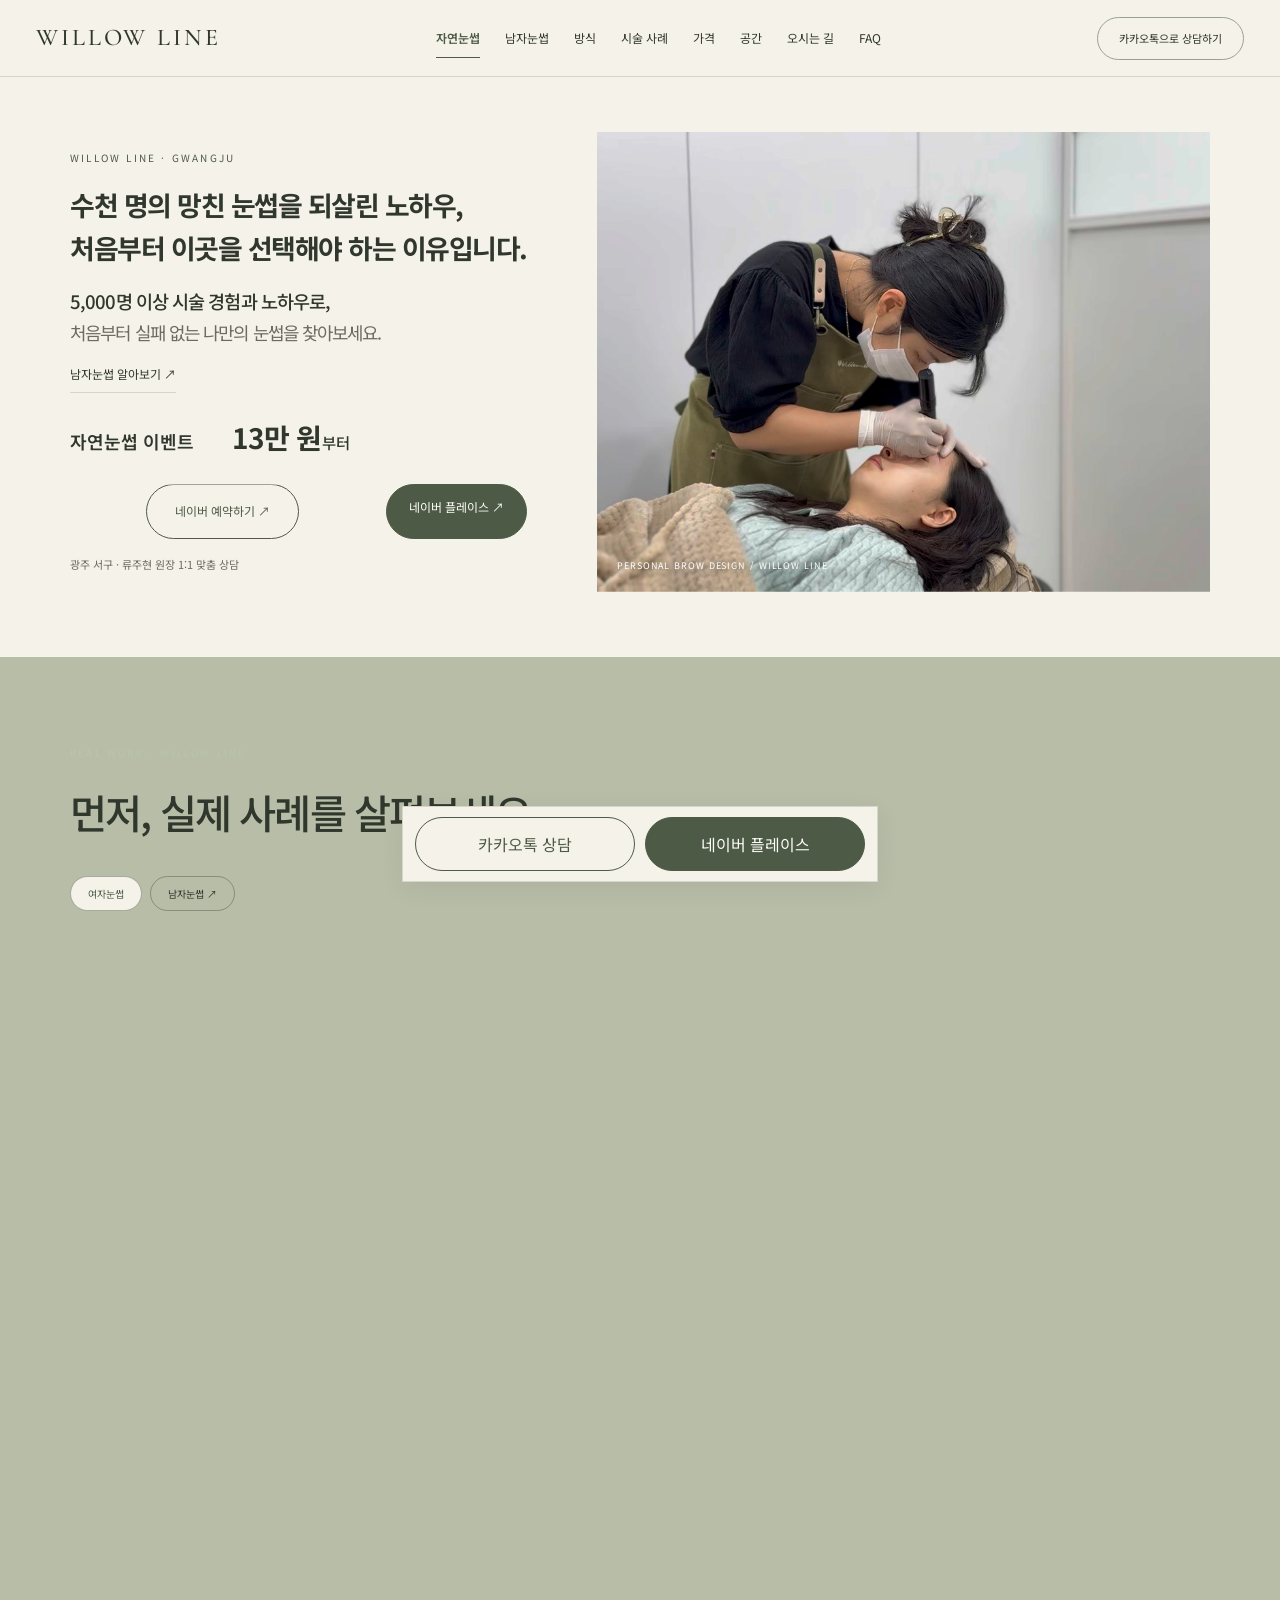
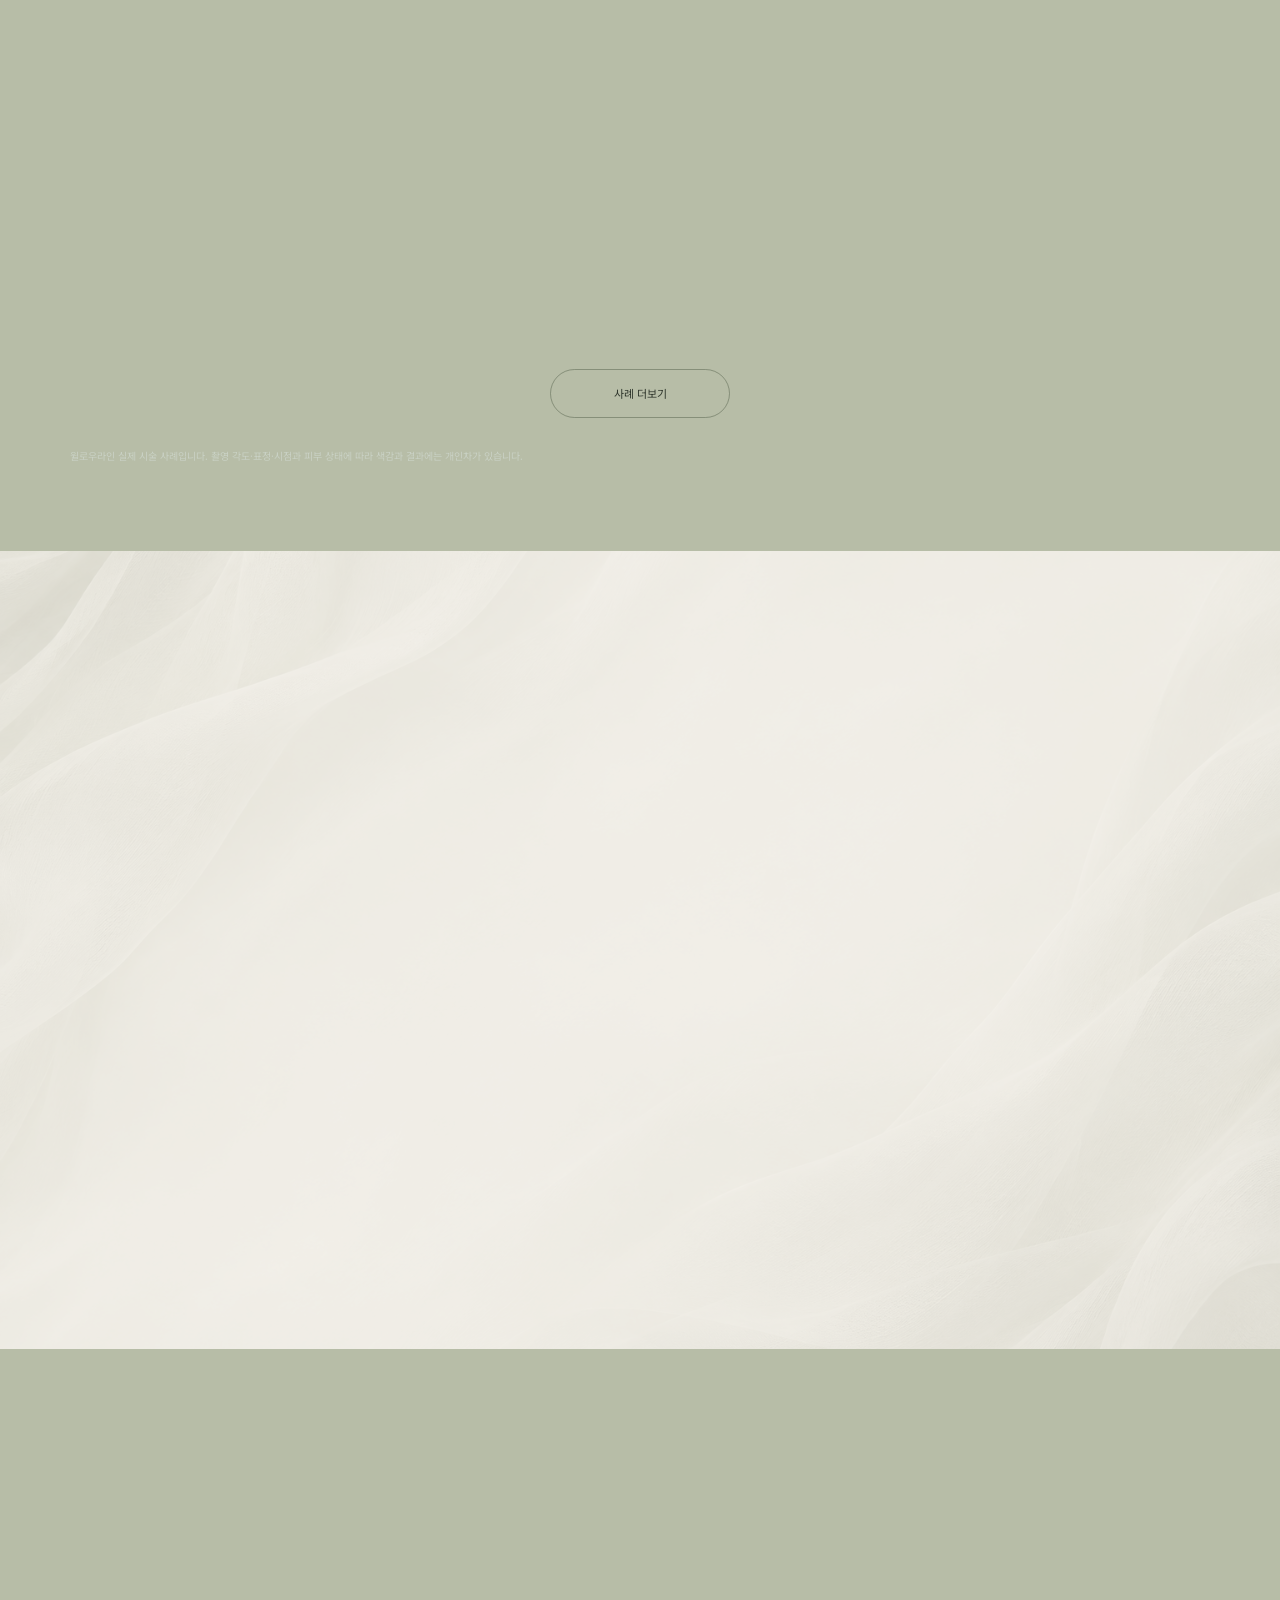
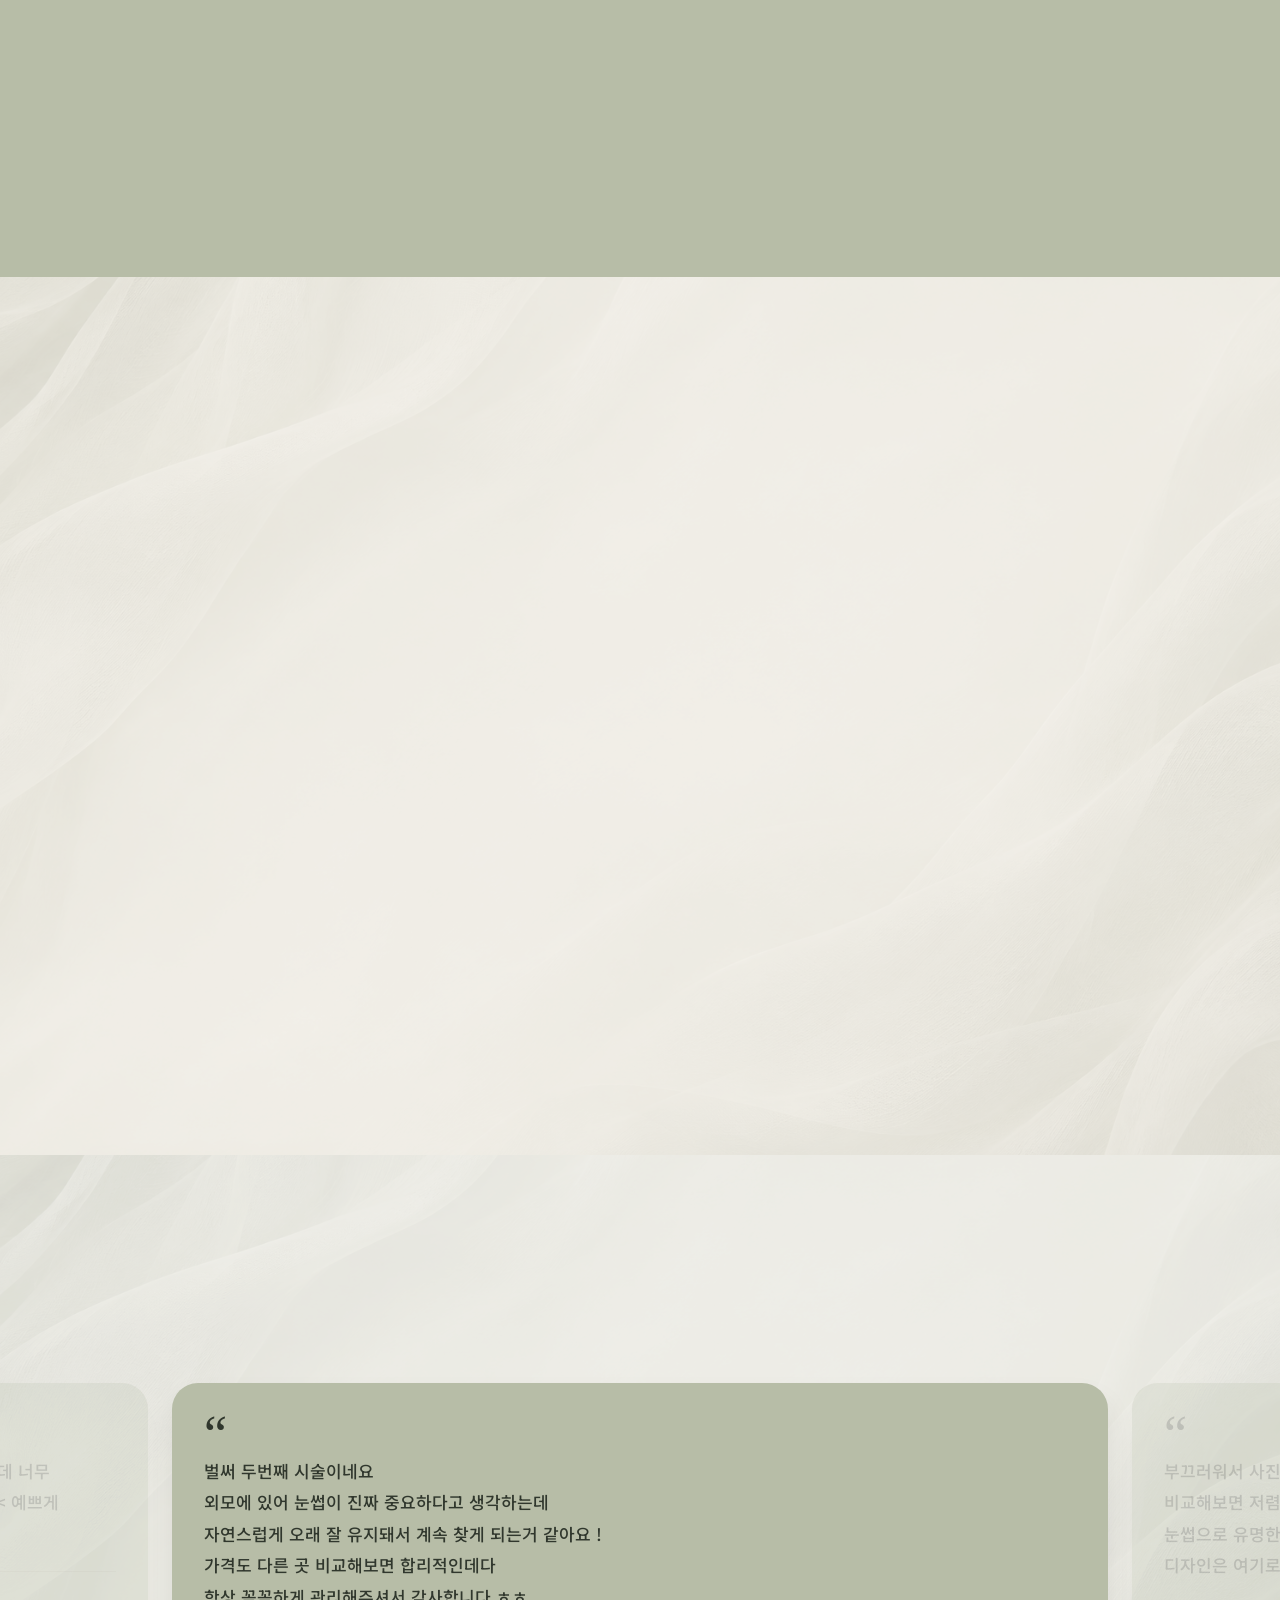
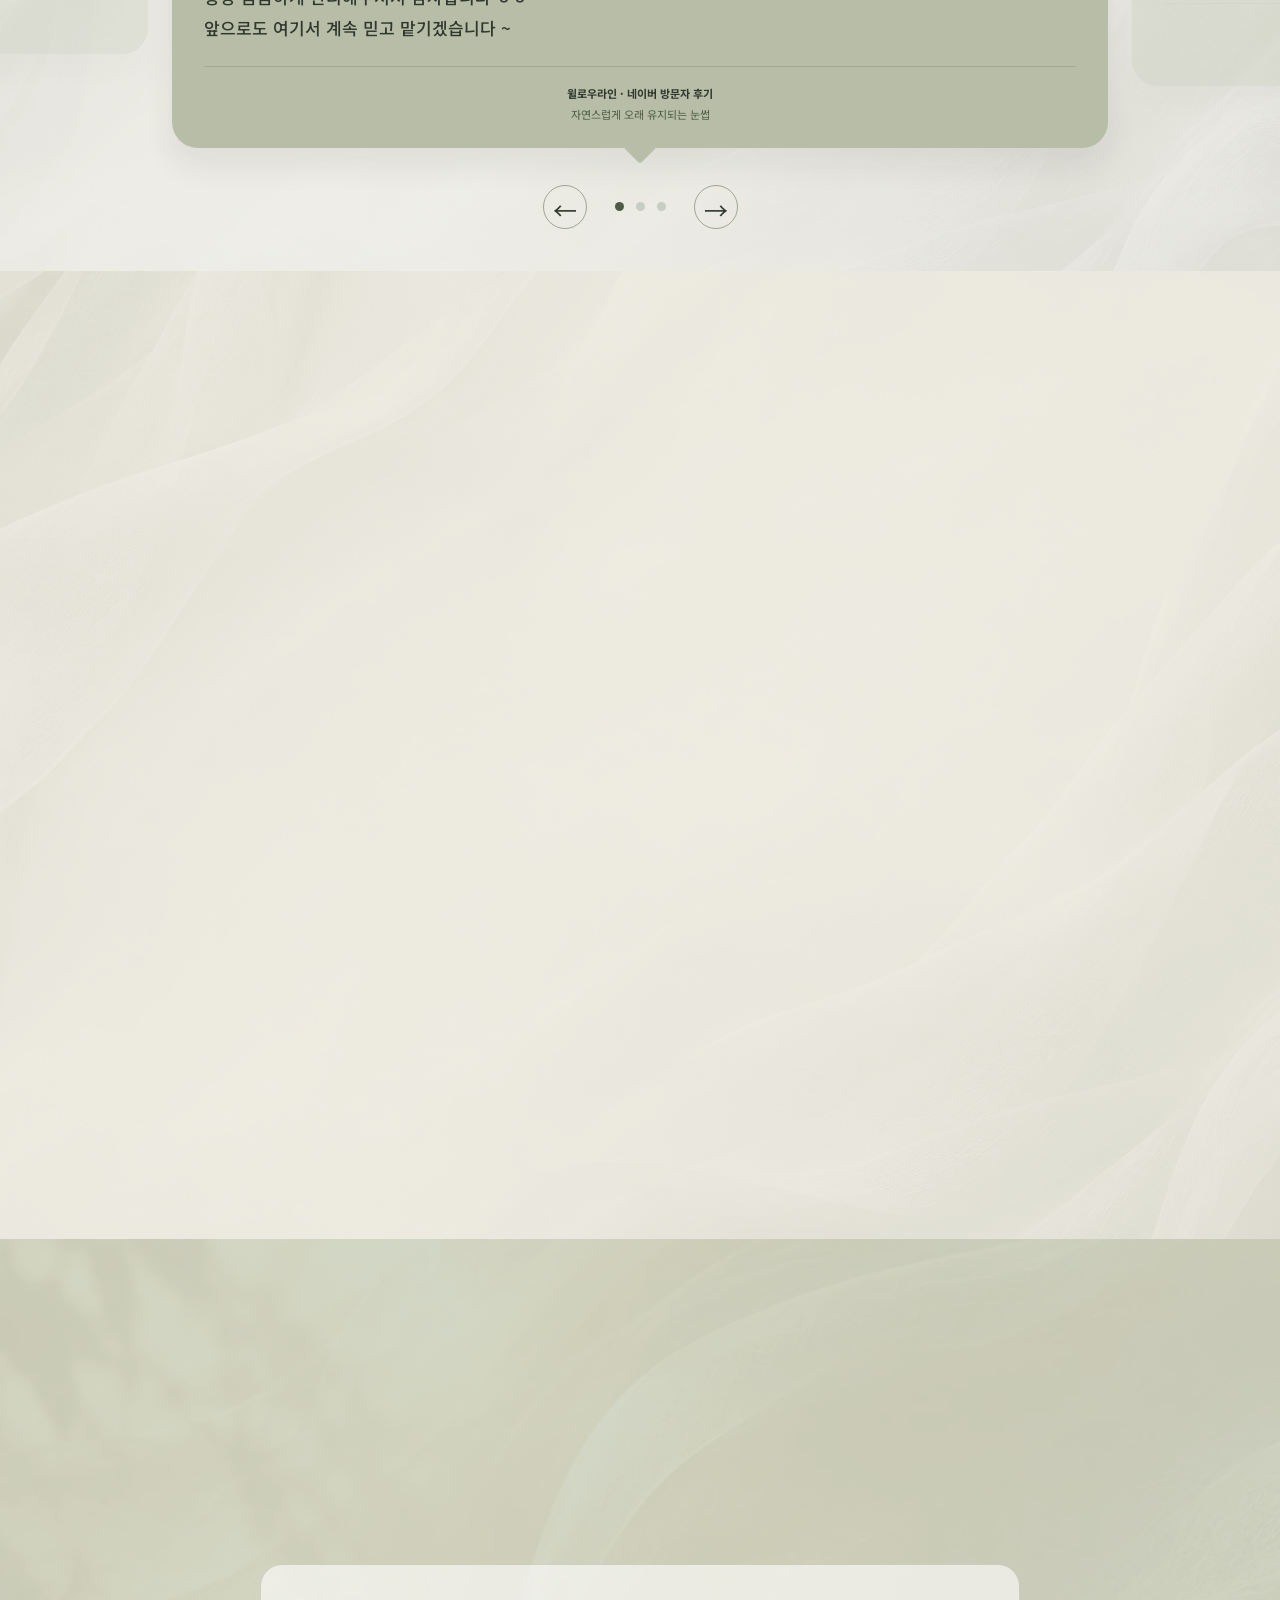
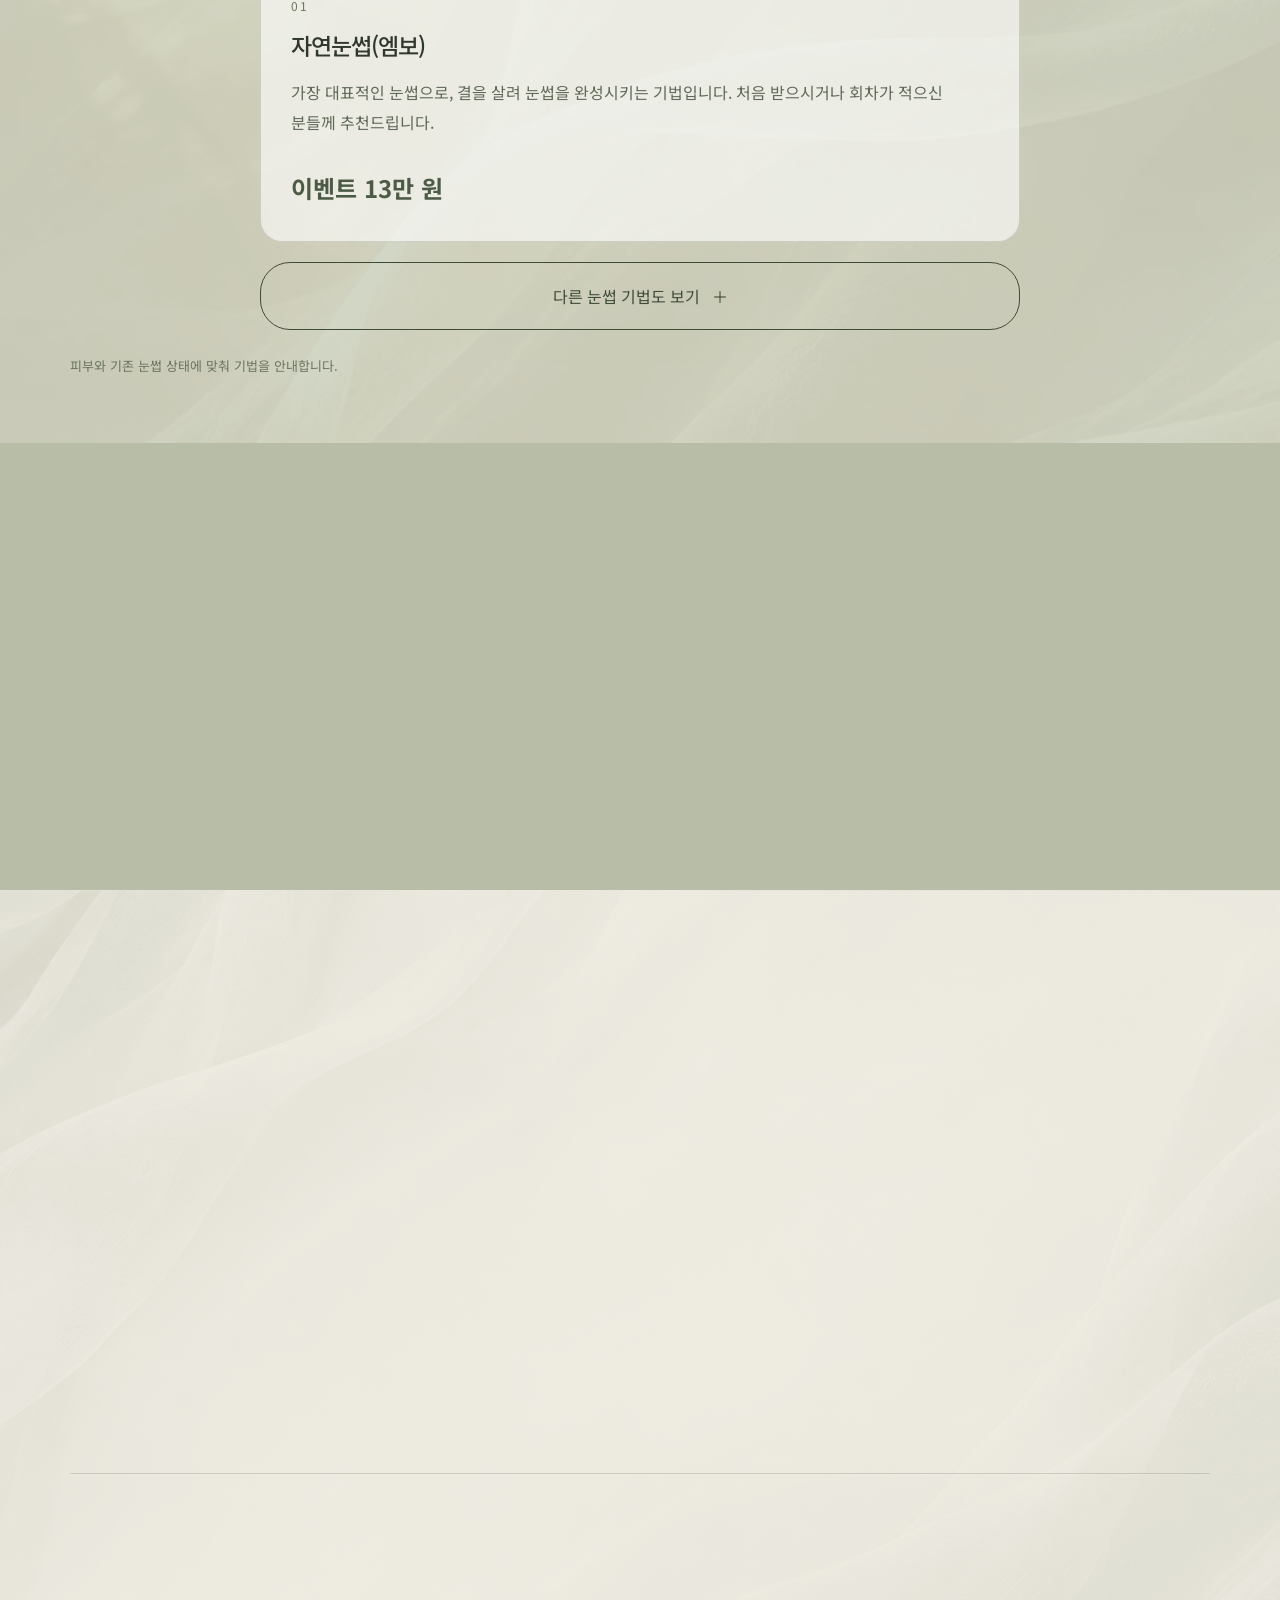
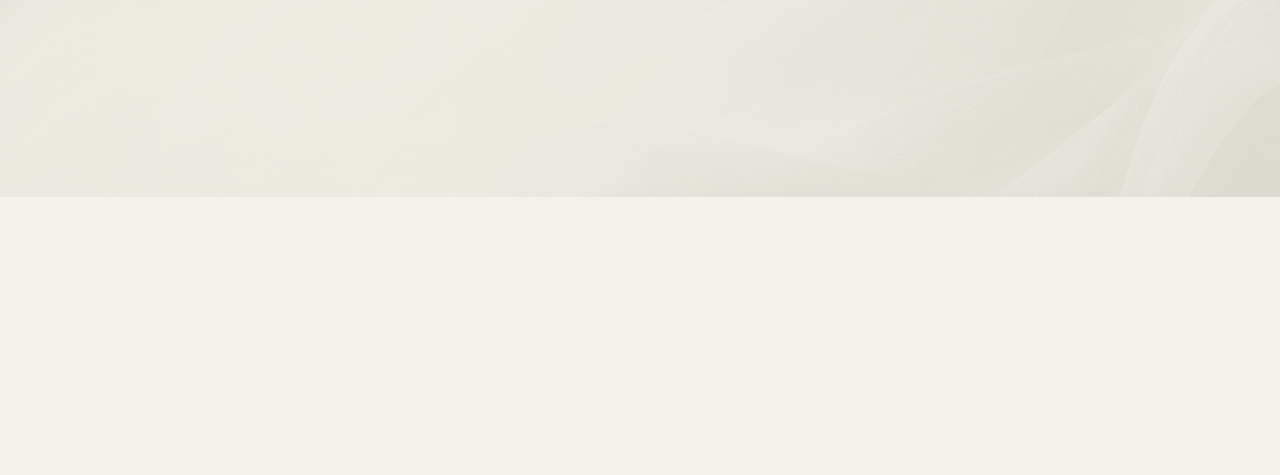
==== index.html @ 600981e8 "Rename embo card and reduce technique typography" ====
<!doctype html><html lang="ko"><head><meta charset="utf-8"><meta name="viewport" content="width=device-width,initial-scale=1"><meta name="robots" content="noindex,nofollow"><meta name="theme-color" content="#4d5b46"><title>윌로우라인 | 광주 자연눈썹 · 원래 내 눈썹처럼</title><meta name="description" content="광주 서구 윌로우라인 자연눈썹. 실제 시술 사례와 맞춤 상담, 자연눈썹 이벤트 13만 원 안내."><meta property="og:title" content="윌로우라인 · 광주 자연눈썹"><meta property="og:description" content="얼굴과 눈썹의 균형을 살피는 1:1 디자인. 실제 사례와 상담 안내."><meta property="og:type" content="website"><meta property="og:image" content="https://willowline.github.io/director-natural.jpg?v=profile67"><meta property="og:url" content="https://willowline.github.io/"><link rel="canonical" href="https://willowline.github.io/"><link rel="icon" href="./favicon.svg"><link rel="preconnect" href="https://fonts.googleapis.com"><link rel="preconnect" href="https://fonts.gstatic.com" crossorigin><link href="https://fonts.googleapis.com/css2?family=Cormorant+Garamond:wght@400;500&family=Noto+Sans+KR:wght@400;500;600;700&display=swap" rel="stylesheet"><link rel="stylesheet" href="./site.css?v=studio-motion49"><script>if('scrollRestoration'in history)history.scrollRestoration='manual';if(performance.getEntriesByType('navigation')[0]?.type==='reload'){if(location.hash)history.replaceState(history.state,'',location.pathname+location.search);addEventListener('pageshow',()=>{scrollTo({top:0,left:0,behavior:'instant'});requestAnimationFrame(()=>scrollTo({top:0,left:0,behavior:'instant'}))})}</script><style>.natural .hero .hero-copy-lines{font-size:clamp(19px,2.1vw,32px)}@media(max-width:850px){.natural .hero .hero-copy-lines{font-size:6vw;margin-left:-10px;margin-right:-10px;letter-spacing:-.085em}}</style><style>.hero-event.compact-prices{display:grid;gap:10px;padding:10px 0}.compact-prices>div{display:flex;align-items:baseline;gap:18px}.compact-prices>div>span{font-size:clamp(14px,1.5vw,18px);font-weight:600;min-width:8em}.compact-prices>div>strong{font-size:clamp(21px,2.4vw,28px);font-weight:700;line-height:1.3;letter-spacing:-.04em}</style><style>@keyframes heroArrive{from{opacity:0;transform:translateY(18px)}to{opacity:1;transform:translateY(0)}}@keyframes eventPop{0%,65%,100%{transform:translateY(0)}72%{transform:translateY(-7px)}79%{transform:translateY(0)}85%{transform:translateY(-3px)}92%{transform:translateY(0)}}@media(prefers-reduced-motion:no-preference){.natural .hero-copy-lines{animation:heroArrive .8s ease both}.natural .hero-experience{animation:heroArrive .8s .15s ease both}.natural .hero .crosslink,.natural .hero .actions{animation:heroArrive .8s .3s ease both}.natural .compact-prices>div{animation:eventPop 4.8s ease-in-out infinite}.natural .compact-prices>div:nth-child(2){animation-delay:.25s}}@media(prefers-reduced-motion:reduce){.natural .hero *{animation:none!important}}</style><style>.hero-event.compact-prices{row-gap:0}.compact-prices>div{padding:10px 0}.compact-prices>div+div{border-top:1px solid rgba(77,91,70,.14)}</style><style>.natural .hero{padding-top:30px;padding-bottom:32px}.natural .hero .eyebrow{margin-bottom:16px}.natural .hero .hero-experience{margin-top:16px}.natural .hero .crosslink{margin-top:16px}.natural .hero .hero-event{margin:14px 0 0;padding:2px 0}.natural .hero .actions{margin-top:14px}.natural .hero .info{margin-top:14px}.natural .hero-grid{row-gap:24px}</style><style>.process-photos .process-video{display:block;width:100%;aspect-ratio:3/4;object-fit:cover;object-position:center 45%;background:#e8e9e5}</style><style>.process-photos figure:nth-child(3) .process-video{filter:brightness(.82)}</style><style>.process-photos figure{min-width:0}.process-photos figure>img,.process-photos figure>video.process-video{display:block;width:100%;height:auto;aspect-ratio:3/4;object-fit:cover}.process-photos figure>img{object-position:center}.process-photos figcaption{margin-top:10px}</style><style>.gallery-grid .case-photo img{width:100%;aspect-ratio:3/4;object-fit:contain;background:#e9e8e2}</style><link rel="stylesheet" href="./studio-layout.css?v=studio-motion49"><link rel="stylesheet" href="./natural-mobile.css?v=mobile-hero50"><link rel="stylesheet" href="./review-refresh.css?v=sage-review54"><script defer src="./review-carousel.js?v=sage-review54"></script><style>.natural.reference-layout .combined-location{background:transparent;margin-top:32px;padding-top:30px;border-top:1px solid var(--studio-line);scroll-margin-top:100px}.combined-location h3{font-size:22px;font-weight:500;margin:0 0 12px}.combined-location p{font-size:12px;color:var(--muted)}.combined-location .text-link{font-size:12px}.combined-location dl{margin-top:0}@media(max-width:850px){.natural.reference-layout .combined-location{margin-top:25px;padding-top:25px}.combined-location .location-grid{gap:20px}.combined-location h3{font-size:20px}}</style><link rel="stylesheet" href="./natural-sage.css?v=tone70"><style>body.natural.reference-layout #price .price-grid{grid-template-columns:minmax(0,760px);justify-content:center}body.natural.reference-layout #price .price-grid>div{min-width:0}body.natural.reference-layout #price .offer{width:100%}</style><style>.natural.reference-layout #work .case{border:0;background:transparent;padding:0}.natural.reference-layout #work .case-photo{border:0}.natural.reference-layout #work .case-meta{display:none}</style><link rel="stylesheet" href="./light-texture.css?v=light66"><link rel="stylesheet" href="./process-mobile.css?v=process78"><link rel="stylesheet" href="./techniques.css?v=sage85"><link rel="stylesheet" href="./booking-motion.css?v=regular96"><link rel="stylesheet" href="./video-cards.css?v=apply91"><style>body.natural.reference-layout #concerns .concern h3{font-size:clamp(23px,2.2vw,30px)!important;line-height:1.5;word-break:keep-all}</style><link rel="stylesheet" href="./technique-expand.css?v=104"></head><body class="natural reference-layout"><a class="skip" href="#main">본문 바로가기</a><header class="top"><div class="wrap top-inner"><a class="brand" href="./index.html" aria-label="윌로우라인 자연눈썹 홈">WILLOW LINE</a><nav class="main-nav" aria-label="주요 메뉴"><div class="category"><a href="./index.html" aria-current="page">자연눈썹</a><a href="./men.html">남자눈썹</a></div><div class="section-nav" id="section-nav"><a href="#method">방식</a><a href="#work">시술 사례</a><a href="#price">가격</a><a href="#space">공간</a><a href="#location">오시는 길</a><a href="#concerns">FAQ</a></div></nav><a class="header-cta" href="https://pf.kakao.com/_fxhxkMG" target="_blank" rel="noopener noreferrer">카카오톡으로 상담하기</a><button class="menu-button" type="button" aria-label="페이지 메뉴" aria-controls="section-nav" aria-expanded="false">☰</button></div></header><main id="main"><section class="hero" id="top"><div class="wrap hero-grid"><div><span class="eyebrow">WILLOW LINE · GWANGJU</span><h1 class="hero-copy-lines"><span>수천 명의 망친 눈썹을<br class="mobile-hero-break"> 되살린 노하우,</span><span>처음부터 이곳을<br class="mobile-hero-break"> 선택해야 하는 이유입니다.</span></h1><p class="hero-experience"><strong>5,000명 이상 시술 경험과 노하우로,</strong><span>처음부터 실패 없는 나만의 눈썹을 찾아보세요.</span></p><a class="text-link crosslink" href="./men.html">남자눈썹 알아보기 ↗</a><div class="hero-event compact-prices"><div><span>자연눈썹 이벤트</span><strong>13만 원<small class="price-from">부터</small></strong></div></div><div class="actions"><a class="pill booking-bounce" href="https://m.place.naver.com/place/2011356206/ticket" target="_blank" rel="noopener noreferrer">네이버 예약하기 ↗</a><a class="pill solid" href="https://map.naver.com/p/entry/place/2011356206?placePath=%2Fhome" target="_blank" rel="noopener noreferrer">네이버 플레이스 ↗</a></div><p class="info">광주 서구 · 류주현 원장 1:1 맞춤 상담</p></div><figure class="hero-media"><video id="studio-film" autoplay muted loop playsinline preload="metadata" poster="./natural-work-poster.png" aria-label="윌로우라인 실제 시술 영상"><source src="./natural-work.mp4?v=tone70" type="video/mp4"></video><figcaption class="caption">PERSONAL BROW DESIGN / WILLOW LINE</figcaption></figure></div></section><section class="section gallery-section natural-proof" id="work"><div class="wrap"><div class="head inline"><div><span class="eyebrow">REAL WORK / WILLOW LINE</span><h2 class="title">먼저, 실제 사례를 살펴보세요.</h2></div></div><div class="filters" aria-label="시술 사례 분류"><button class="filter" data-filter="women" aria-pressed="true">여자눈썹</button><a class="filter" href="./men.html">남자눈썹 ↗</a></div><div class="gallery-grid" data-initial-count="6"><button class="case" data-photo="./gallery-women-01.jpg" data-category="women" data-caption="여자눈썹 실제 시술 사례 01 · 촬영 조건과 시술 결과에는 개인차가 있습니다." aria-label="여자눈썹 실제 시술 사례 01 크게 보기"><div class="case-photo"><img src="./gallery-women-01.jpg" loading="lazy" alt="여자눈썹 실제 시술 사례 01"></div></button><button class="case" data-photo="./gallery-women-02.jpg" data-category="women" data-caption="여자눈썹 실제 시술 사례 02 · 촬영 조건과 시술 결과에는 개인차가 있습니다." aria-label="여자눈썹 실제 시술 사례 02 크게 보기"><div class="case-photo"><img src="./gallery-women-02.jpg" loading="lazy" alt="여자눈썹 실제 시술 사례 02"></div></button><button class="case" data-photo="./gallery-women-03.jpg" data-category="women" data-caption="여자눈썹 실제 시술 사례 03 · 촬영 조건과 시술 결과에는 개인차가 있습니다." aria-label="여자눈썹 실제 시술 사례 03 크게 보기"><div class="case-photo"><img src="./gallery-women-03.jpg" loading="lazy" alt="여자눈썹 실제 시술 사례 03"></div></button><button class="case" data-photo="./gallery-women-04.jpg" data-category="women" data-caption="여자눈썹 실제 시술 사례 04 · 촬영 조건과 시술 결과에는 개인차가 있습니다." aria-label="여자눈썹 실제 시술 사례 04 크게 보기"><div class="case-photo"><img src="./gallery-women-04.jpg" loading="lazy" alt="여자눈썹 실제 시술 사례 04"></div></button><button class="case" data-photo="./gallery-women-05.jpg" data-category="women" data-caption="여자눈썹 실제 시술 사례 05 · 촬영 조건과 시술 결과에는 개인차가 있습니다." aria-label="여자눈썹 실제 시술 사례 05 크게 보기"><div class="case-photo"><img src="./gallery-women-05.jpg" loading="lazy" alt="여자눈썹 실제 시술 사례 05"></div></button><button class="case" data-photo="./gallery-women-06.jpg" data-category="women" data-caption="여자눈썹 실제 시술 사례 06 · 촬영 조건과 시술 결과에는 개인차가 있습니다." aria-label="여자눈썹 실제 시술 사례 06 크게 보기"><div class="case-photo"><img src="./gallery-women-06.jpg" loading="lazy" alt="여자눈썹 실제 시술 사례 06"></div></button><button class="case" data-photo="./gallery-women-07.jpg" data-category="women" data-caption="여자눈썹 실제 시술 사례 07 · 촬영 조건과 시술 결과에는 개인차가 있습니다." aria-label="여자눈썹 실제 시술 사례 07 크게 보기"><div class="case-photo"><img src="./gallery-women-07.jpg" loading="lazy" alt="여자눈썹 실제 시술 사례 07"></div></button><button class="case" data-photo="./gallery-women-08.jpg" data-category="women" data-caption="여자눈썹 실제 시술 사례 08 · 촬영 조건과 시술 결과에는 개인차가 있습니다." aria-label="여자눈썹 실제 시술 사례 08 크게 보기"><div class="case-photo"><img src="./gallery-women-08.jpg" loading="lazy" alt="여자눈썹 실제 시술 사례 08"></div></button><button class="case" data-photo="./gallery-men-01.jpg" data-category="men" data-caption="남자눈썹 실제 시술 사례 01 · 촬영 조건과 시술 결과에는 개인차가 있습니다." aria-label="남자눈썹 실제 시술 사례 01 크게 보기"><div class="case-photo"><img src="./gallery-men-01.jpg" loading="lazy" alt="남자눈썹 실제 시술 사례 01"></div></button><button class="case" data-photo="./gallery-men-02.jpg" data-category="men" data-caption="남자눈썹 실제 시술 사례 02 · 촬영 조건과 시술 결과에는 개인차가 있습니다." aria-label="남자눈썹 실제 시술 사례 02 크게 보기"><div class="case-photo"><img src="./gallery-men-02.jpg" loading="lazy" alt="남자눈썹 실제 시술 사례 02"></div></button><button class="case" data-photo="./gallery-men-03.jpg" data-category="men" data-caption="남자눈썹 실제 시술 사례 03 · 촬영 조건과 시술 결과에는 개인차가 있습니다." aria-label="남자눈썹 실제 시술 사례 03 크게 보기"><div class="case-photo"><img src="./gallery-men-03.jpg" loading="lazy" alt="남자눈썹 실제 시술 사례 03"></div></button><button class="case" data-photo="./gallery-men-04.jpg" data-category="men" data-caption="남자눈썹 실제 시술 사례 04 · 촬영 조건과 시술 결과에는 개인차가 있습니다." aria-label="남자눈썹 실제 시술 사례 04 크게 보기"><div class="case-photo"><img src="./gallery-men-04.jpg" loading="lazy" alt="남자눈썹 실제 시술 사례 04"></div></button><button class="case" data-photo="./gallery-men-05.jpg" data-category="men" data-caption="남자눈썹 실제 시술 사례 05 · 촬영 조건과 시술 결과에는 개인차가 있습니다." aria-label="남자눈썹 실제 시술 사례 05 크게 보기"><div class="case-photo"><img src="./gallery-men-05.jpg" loading="lazy" alt="남자눈썹 실제 시술 사례 05"></div></button><button class="case" data-photo="./gallery-men-06.jpg" data-category="men" data-caption="남자눈썹 실제 시술 사례 06 · 촬영 조건과 시술 결과에는 개인차가 있습니다." aria-label="남자눈썹 실제 시술 사례 06 크게 보기"><div class="case-photo"><img src="./gallery-men-06.jpg" loading="lazy" alt="남자눈썹 실제 시술 사례 06"></div></button><button class="case" data-photo="./gallery-men-07.jpg" data-category="men" data-caption="남자눈썹 실제 시술 사례 07 · 촬영 조건과 시술 결과에는 개인차가 있습니다." aria-label="남자눈썹 실제 시술 사례 07 크게 보기"><div class="case-photo"><img src="./gallery-men-07.jpg" loading="lazy" alt="남자눈썹 실제 시술 사례 07"></div></button><button class="case" data-photo="./gallery-men-08.jpg" data-category="men" data-caption="남자눈썹 실제 시술 사례 08 · 촬영 조건과 시술 결과에는 개인차가 있습니다." aria-label="남자눈썹 실제 시술 사례 08 크게 보기"><div class="case-photo"><img src="./gallery-men-08.jpg" loading="lazy" alt="남자눈썹 실제 시술 사례 08"></div></button></div><button class="more" type="button">사례 더 보기</button><p class="note">윌로우라인 실제 시술 사례입니다. 촬영 각도·표정·시점과 피부 상태에 따라 색감과 결과에는 개인차가 있습니다.</p></div></section><section class="section director-section" id="director"><div class="wrap director-grid"><figure class="director-photo"><img src="./director-natural.jpg" loading="lazy" alt="윌로우라인 류주현 원장 프로필 사진"><figcaption><strong>류주현 원장</strong><span>윌로우라인 · 반영구 시술 경력 4년 차</span></figcaption></figure><div class="director-content"><span class="eyebrow">DIRECTOR / WILLOW LINE</span><h2 class="statement">한 사람의 얼굴에,<br>한 사람의 디자인.</h2><p class="director-lead">눈썹만 채우기보다, 얼굴의 균형을 먼저 살핍니다.</p><dl class="director-facts"><div><dt>피부미용 국가기술자격</dt><dd>피부와 작업의 기본부터 세심하게</dd></div><div><dt>헤어스트록 부문 대회 수상</dt><dd>눈썹 결의 방향과 연결을 연구합니다</dd></div><div><dt>결 패턴 연구 · 소묘 수업 이수</dt><dd>자연스러운 흐름과 입체감을 위한 연습</dd></div></dl></div></div></section><section class="section philosophy" id="philosophy"><div class="wrap philosophy-layout"><span class="eyebrow">OUR STORY</span><div><h2 class="statement"><span class="story-headline-line">“우리 딸이 배워서 아빠 해줘.”</span><br><span class="story-headline-line">윌로우라인은 그 한마디에서 시작됐습니다.</span></h2><p>아버지의 얼굴에 남은 어색한 눈썹.<br>매일 마주했기에, 자연스러움만큼은 타협하지 않기로 했습니다.</p><a class="text-link" style="color:#f8f7f2;border-color:#ffffff55;margin-top:20px" href="https://m.blog.naver.com/rjh9609/224462083662?recommendTrackingCode=2" target="_blank" rel="noopener noreferrer">윌로우라인블로그 <span aria-hidden="true">+</span></a></div></div></section><section class="section concerns" id="concerns"><div class="wrap"><div class="head"><span class="eyebrow">BEFORE YOU BOOK</span><h2 class="title">예약 전에,<br class="mobile-only"> 이런 점이 궁금하셨죠.</h2></div><div class="concerns-grid"><article class="concern"><span>01</span><h3>내 얼굴에도 어울릴까요?</h3><p>얼굴형과 눈매, 남아 있는 모량과 결 방향을 살피고 원하는 분위기를 함께 이야기합니다.</p></article><article class="concern"><span>02</span><h3>너무 진해지지는 않을까요?</h3><p>자연스러운 표현을 지향합니다. 직후에는 일시적으로 진하게 느껴질 수 있으며 회복·탈각을 거치며 부드러워집니다.</p></article><article class="concern"><span>03</span><h3>통증이 걱정돼요.</h3><p>피부 민감도와 컨디션에 따라 개인차가 있습니다. 걱정되는 점을 미리 말씀해 주시면 피부 반응을 살피며 진행합니다.</p></article><article class="concern"><span>04</span><h3>기존 눈썹문신이 남아 있어요.</h3><p>현재 눈썹 사진으로 먼저 상담해 주세요. 잔흔의 색과 진하기, 피부 상태에 따라 적합한 방향을 안내합니다.</p></article><article class="concern"><span>05</span><h3>자연눈썹과 헤어스트록 중 무엇이 맞을까요?</h3><p>자연눈썹(엠보)과 헤어스트록은 별도 기법이며 가격도 다릅니다. 모량·피부·잔흔과 원하는 느낌을 살펴 제안합니다. 이 페이지의 13만 원 이벤트는 자연눈썹(엠보) 기준입니다.</p></article></div></div></section><section class="section reviews client-reviews" id="reviews"><div class="wrap"><div class="head review-heading"><span class="eyebrow">WORDS FROM OUR CLIENTS</span><h2 class="title">고객님들의 리얼 후기</h2><p class="desc">윌로우라인을 방문한 고객님이 직접 남겨주신 이야기.</p></div><div class="review-carousel" aria-roledescription="캐러셀" aria-label="네이버 방문자 후기"><div class="review-window"><div class="review-track"><article class="review-slide" aria-label="후기 1 / 3"><div class="review-bubble"><span class="quote-mark" aria-hidden="true">“</span><blockquote>벌써 두번째 시술이네요<br>외모에 있어 눈썹이 진짜 중요하다고 생각하는데<br>자연스럽게 오래 잘 유지돼서 계속 찾게 되는거 같아요 !<br>가격도 다른 곳 비교해보면 합리적인데다<br>항상 꼼꼼하게 관리해주셔서 감사합니다 ㅎㅎ<br>앞으로도 여기서 계속 믿고 맡기겠습니다 ~</blockquote><div class="review-credit"><strong>윌로우라인 · 네이버 방문자 후기</strong><span>자연스럽게 오래 유지되는 눈썹</span></div></div></article><article class="review-slide" aria-label="후기 2 / 3"><div class="review-bubble"><span class="quote-mark" aria-hidden="true">“</span><blockquote>부끄러워서 사진은 못 올리지만 진짜 자연스럽고 생얼로도 당당하게 돌아다닐 수 있게 만들어주심!!! 금액도 다른 곳이랑 비교해보면 저렴한데 퀄리티는 더 높고 시술 받는 중에도 분위기 편안하게 만들어주셔서 받는 동안 재밌었어요ㅋㅋㅋ 눈썹으로 유명한 곳에서도 받아본 사람으로서 여기가 쵝오,, 이름값 다 필요없고 본인한테 맞는 샵 찾으세요!! 자연스러운 디자인은 여기로 정착💛</blockquote><div class="review-credit"><strong>윌로우라인 · 네이버 방문자 후기</strong><span>편안한 상담과 자연스러운 디자인</span></div></div></article><article class="review-slide" aria-label="후기 3 / 3"><div class="review-bubble"><span class="quote-mark" aria-hidden="true">“</span><blockquote>제가 눈썹 시술 받고 너무 자연스럽게 꼼꼼히 해주셔서 넘 마음에 들어가지구 저희 아부지도 예약해드렸는데 너무 잘해주신 것 같아요 ㅎㅎ 아빠도 엄청 만족스러워하셔서 뿌듯하구 자연스럽고 훨씬 젊어지신 것 같아요 &gt;.&lt; 예쁘게 해주셔서 감사합니다 ~!!</blockquote><div class="review-credit"><strong>윌로우라인 · 네이버 방문자 후기</strong><span>가족에게도 추천한 세심한 시술</span></div></div></article></div></div><div class="review-controls"><button type="button" class="review-prev" aria-label="이전 후기">←</button><div class="review-dots" aria-label="후기 선택"><button type="button" data-review="0" aria-label="1번째 후기" aria-pressed="true"></button><button type="button" data-review="1" aria-label="2번째 후기" aria-pressed="false"></button><button type="button" data-review="2" aria-label="3번째 후기" aria-pressed="false"></button></div><button type="button" class="review-next" aria-label="다음 후기">→</button></div></div></div></section><section class="section process" id="method"><div class="wrap"><div class="head"><span class="eyebrow">THE PROCESS</span><h2 class="title">상담부터 관리 안내까지.</h2><p class="desc">어떤 기법이 좋은지 공부해 오지 않으셔도 괜찮습니다. 원하는 느낌과 걱정되는 부분부터 알려주세요.</p></div><div class="process-photos"><figure><img src="./process-talk.jpg" loading="lazy" alt="윌로우라인 실제 01 · 상담 모습"><figcaption><span>01 · 상담</span><p class="process-caption-desc">기존 경험과 원하는 느낌, 걱정되는 부분을 나눕니다.</p></figcaption></figure><figure><video class="process-video" autoplay muted loop playsinline disablepictureinpicture disableremoteplayback preload="metadata" poster="./process-design-poster.png" aria-label="얼굴과 눈썹 디자인 확인 영상"><source src="./process-design.mp4" type="video/mp4"></video><figcaption><span>02 · 디자인 확인</span><p class="process-caption-desc">모량과 결 방향, 골격과 피부·잔흔을 살핍니다.</p></figcaption></figure><figure><video class="process-video" autoplay muted loop playsinline disablepictureinpicture disableremoteplayback preload="metadata" poster="./process-treatment-poster.png" aria-label="섬세한 시술 과정 영상"><source src="./process-treatment.mp4?v=tone70" type="video/mp4"></video><figcaption><span>03 · 디자인 및 섬세한 작업</span><p class="process-caption-desc">어울리는 디자인과 기법을 설명하고 피부 반응을 살피며 진행합니다.</p></figcaption></figure></div></div></section><section class="section techniques84" id="price"><div class="wrap"><div class="head"><span class="eyebrow">BROW TECHNIQUES</span><h2 class="title">내 눈썹에는<br>어떤 기법이 어울릴까요?</h2><p class="desc">결을 살릴지, 음영을 더할지.<br>지금 눈썹과 원하는 느낌에 맞춰 함께 고릅니다.</p></div><div class="technique-stack103"><article class="technique-card84"><span class="technique-num84">01</span><h3>자연눈썹(엠보)</h3><p>가장 대표적인 눈썹으로, 결을 살려 눈썹을 완성시키는 기법입니다. 처음 받으시거나 회차가 적으신 분들께 추천드립니다.</p><strong>이벤트 13만 원</strong></article><details class="technique-expand103"><summary>다른 눈썹 기법도 보기 <span class="plus103">＋</span></summary><div class="technique-rest103"><article class="technique-card84"><span class="technique-num84">02</span><h3>섀도우눈썹</h3><p>점으로 채우는 기법으로 아이브로우로 그린 듯 부드럽지만 자연눈썹(엠보)보다 또렷한 눈썹으로 완성됩니다. 모량이 많으신 분들께 추천드립니다.</p><strong>16만 원</strong></article><article class="technique-card84"><span class="technique-num84">03</span><h3>콤보눈썹</h3><p>결표현과 점이 동시에 들어가는 기법으로, 뒷쪽 모량이 적으신 분들께 추천드립니다.</p><strong>17만 원</strong></article><article class="technique-card84"><span class="technique-num84">04</span><h3>헤어스트록눈썹</h3><p>바늘 하나로 눈썹결을 그리는 방식으로, 깃털처럼 표현하여 가장 자연스러운 눈썹을 연출해드립니다. 통증에 예민하시거나 회차가 많으신 분들께는 필수입니다.</p><strong>25만 원</strong></article></div></details></div><p class="technique-note84">피부와 기존 눈썹 상태에 맞춰 기법을 안내합니다.</p></div></section><section class="section reserve" id="reserve"><div class="wrap"><span class="eyebrow">YOUR NEXT STEP</span><h2 class="title">지금 눈썹에서,<br>어떤 점이 가장 신경 쓰이세요?</h2><div class="actions"><a class="pill" href="https://pf.kakao.com/_fxhxkMG" target="_blank" rel="noopener noreferrer">원장님께 눈썹 상담하기 ↗</a><a class="pill solid" href="https://map.naver.com/p/entry/place/2011356206?placePath=%2Fhome" target="_blank" rel="noopener noreferrer">네이버 플레이스 ↗</a></div><small>예약 확정과 상세 조건은 매장 안내를 확인해 주세요.</small></div></section><section class="section space" id="space"><div class="wrap"><div class="head"><span class="eyebrow">SPACE & LOCATION</span><h2 class="title">윌로우라인의 공간과 오시는 길.</h2><p class="desc">상담과 작업에 집중할 수 있도록, 고객별 위생관리와 공간의 청결을 기본으로 지킵니다.</p></div><div class="space-grid"><img src="./studio.jpg" loading="lazy" alt="윌로우라인 매장 전경"><img src="./space-treatment.jpg" loading="lazy" alt="윌로우라인 시술 공간"><img src="./space-detail.jpg" loading="lazy" alt="윌로우라인 매장 내부"></div><div class="location combined-location" id="location"><div class="location-grid"><div><h3>광주 서구, 윌로우라인.</h3><p>방문 전 위치와 운영시간을 확인해 주세요.</p><a class="text-link" href="https://map.naver.com/p/entry/place/2011356206?placePath=%2Fhome" target="_blank" rel="noopener noreferrer">네이버 지도에서 위치 확인 ↗</a></div><div><dl><div><dt>주소</dt><dd>광주광역시 서구 상무대로1081번길 15, 1층</dd></div><div><dt>운영시간</dt><dd>평일 10:00–20:00<br>주말 10:00–18:00<br>일요일은 사전 요청 시 운영 가능</dd></div><div><dt>상담·예약</dt><dd>카카오톡 채널로 현재 눈썹과 원하는 느낌을 알려주세요.</dd></div></dl></div></div></div></div></section></main><footer class="footer"><div class="wrap"><div><div class="brand">WILLOW LINE</div><p>윌로우라인 · 원장 류주현<br>광주광역시 서구 상무대로1081번길 15, 1층<br>시술 결과는 피부 타입·기법·관리 방법에 따라 개인차가 있습니다.<br>© WILLOW LINE. All rights reserved.</p></div><div class="social"><a class="" href="https://www.instagram.com/willow__line" target="_blank" rel="noopener noreferrer">Instagram</a><a class="" href="https://blog.naver.com/rjh9609" target="_blank" rel="noopener noreferrer">Blog</a><a class="" href="https://pf.kakao.com/_fxhxkMG" target="_blank" rel="noopener noreferrer">KakaoTalk</a></div></div></footer><div class="booking" aria-label="빠른 상담과 위치 확인"><a class="pill" href="https://pf.kakao.com/_fxhxkMG" target="_blank" rel="noopener noreferrer">카카오톡 상담</a><a class="pill solid" href="https://map.naver.com/p/entry/place/2011356206?placePath=%2Fhome" target="_blank" rel="noopener noreferrer">네이버 플레이스</a></div><dialog aria-label="윌로우라인 실제 시술 사례"><button type="button" aria-label="사진 닫기">×</button><img src="./result-01.jpg" alt=""><p></p></dialog><script src="./site.js?v=gallery63" defer></script></body></html>
---- site.css ----
:root{--bg:#f5f2e9;--surface:#ece9df;--ink:#30372d;--muted:#6c6d61;--green:#4d5b46;--line:#d5d5c9;--soft:#dce1d3;--white:#fdfcf8}*{box-sizing:border-box}html{scroll-behavior:smooth;scroll-padding-top:100px}body{margin:0;background:var(--bg);color:var(--ink);font:14px/1.9 'Noto Sans KR',sans-serif;word-break:keep-all}body.men{--bg:#f2f4f3;--surface:#e4e9e7;--ink:#2e3b36;--muted:#68756f;--green:#435650;--line:#cdd5d1;--soft:#d6e1db;--white:#f9fbfa}h1,h2,h3,p,figure{margin:0}h1,h2,h3{font-weight:500;letter-spacing:-.045em;line-height:1.55}p{color:var(--muted)}a{color:inherit;text-decoration:none}img,video{display:block;max-width:100%;height:auto}button{font:inherit;color:inherit;cursor:pointer}button,a,summary{-webkit-tap-highlight-color:transparent}button:focus-visible,a:focus-visible,summary:focus-visible{outline:2px solid var(--green);outline-offset:5px}.wrap{width:min(1140px,calc(100% - 96px));margin:auto}.section{padding:95px 0}.eyebrow{display:block;font-size:10px;letter-spacing:.16em;color:var(--green);margin-bottom:20px}.title{font-size:34px;line-height:1.6}.desc{font-size:13px;line-height:2;max-width:600px;margin-top:17px}.head{margin-bottom:35px}.head.inline{display:flex;justify-content:space-between;align-items:end;gap:35px}.head.inline .desc{max-width:390px;margin:0}.top{position:sticky;top:0;background:var(--bg);z-index:30;border-bottom:1px solid var(--line)}.top-inner{display:flex;align-items:center;justify-content:space-between;gap:28px;min-height:76px}.brand{font:500 22px/1 'Cormorant Garamond',Georgia,serif;letter-spacing:.12em;white-space:nowrap}.main-nav{display:flex;align-items:center;gap:20px;font-size:11px}.category{display:flex;gap:21px;margin-right:8px}.category a{position:relative;padding:24px 0;font-size:12px;white-space:nowrap}.category a[aria-current=page]{font-weight:600;color:var(--green)}.category a[aria-current=page]:after{content:'';position:absolute;bottom:15px;left:0;right:0;height:1px;background:var(--green)}.section-nav{display:flex;gap:17px;white-space:nowrap}.header-cta{font-size:10px;border:1px solid #98a38f;border-radius:30px;padding:9px 17px;white-space:nowrap}.menu-button{display:none;border:0;background:none;width:32px;height:36px;font-size:21px}.pill{display:inline-flex;justify-content:center;align-items:center;gap:15px;min-height:49px;padding:11px 22px;border-radius:40px;font-size:12px;border:1px solid var(--green);background:transparent;color:var(--green);transition:background .2s,color .2s}.pill.solid{background:var(--green);color:var(--white)}.pill:hover{background:var(--soft)}.pill.solid:hover{background:var(--ink)}.actions{display:flex;gap:12px;flex-wrap:wrap;margin-top:27px}.text-link{display:inline-block;font-size:12px;padding-bottom:6px;border-bottom:1px solid var(--line)}.hero{padding:72px 0 85px}.hero-grid{display:grid;grid-template-columns:.85fr 1.15fr;gap:70px;align-items:center}.hero h1{font-size:43px;line-height:1.65;letter-spacing:-.06em}.hero .eyebrow{margin-bottom:27px}.hero p{font-size:14px;line-height:2.15;margin-top:30px}.hero .crosslink{margin-top:24px}.hero .info{font-size:11px;line-height:2;margin-top:24px}.hero-media{position:relative}.hero-media img{width:100%;aspect-ratio:4/3;object-fit:cover;object-position:50% 38%}.hero-media .caption{position:absolute;bottom:18px;left:20px;color:white;text-shadow:0 1px 8px #263125c7;font-size:9px;letter-spacing:.1em}.gallery-section{background:var(--ink);color:var(--white)}.gallery-section .eyebrow{color:#b8c5ad}.gallery-section .desc,.gallery-section .note{color:#c0c9b9}.filters{display:flex;gap:8px;flex-wrap:wrap;margin:0 0 25px}.filter{border:1px solid #9da692;background:none;color:var(--white);border-radius:25px;font-size:10px;padding:7px 17px;min-height:35px}.filter[aria-pressed=true]{background:var(--white);color:var(--green);border-color:var(--white)}.gallery-grid{display:grid;grid-template-columns:repeat(3,minmax(0,1fr));gap:20px}.case{padding:0;background:transparent;border:0;color:inherit;text-align:left}.case[hidden]{display:none}.case-photo{background:var(--surface);position:relative;overflow:hidden}.case img{width:100%;aspect-ratio:3/4;object-fit:contain;transition:transform .4s}.case:hover img{transform:scale(1.025)}.case-meta{display:flex;justify-content:space-between;gap:10px;font-size:10px;padding-top:12px;color:#d4dccd}.case-meta b{font-size:16px;font-weight:400}.more{display:block;width:100%;background:transparent;color:var(--white);border:1px solid #667260;min-height:48px;margin-top:24px;font-size:11px}.more[hidden]{display:none}.note{font-size:10px;line-height:1.9;margin-top:18px;color:var(--muted)}.cta-row{display:flex;justify-content:center;gap:14px;padding:27px 24px;border-bottom:1px solid var(--line)}.director-grid{display:grid;grid-template-columns:.85fr 1.15fr;gap:80px;align-items:center}.director-photo{position:relative}.director-photo img{width:100%;max-height:580px;object-fit:cover}.director-photo figcaption{font-size:11px;padding-top:15px;line-height:1.9;color:var(--muted)}.director-content .statement{font-size:32px;letter-spacing:-.04em;line-height:1.7}.director-content p{font-size:13px;line-height:2.1;margin-top:22px}.credentials{display:flex;gap:10px 18px;flex-wrap:wrap;margin-top:25px;font-size:10px;color:var(--green)}.philosophy{background:var(--surface);text-align:center}.philosophy .wrap{max-width:800px}.philosophy p{font-size:14px;line-height:2.1;margin:24px auto 0;max-width:650px}.concerns-grid{display:grid;grid-template-columns:repeat(4,minmax(0,1fr));gap:28px}.concern{border-top:1px solid var(--line);padding-top:22px}.concern .n{font-size:10px;color:#89977f;letter-spacing:.12em}.concern h3{font-size:16px;margin-top:18px}.concern p{font-size:12px;line-height:2;margin-top:12px}.review{border-top:1px solid var(--line);padding-top:42px;margin-top:50px;display:flex;align-items:center;justify-content:space-between;gap:40px}.review h3{font-size:22px}.review p{font-size:12px;max-width:620px;margin-top:12px}.review .text-link{white-space:nowrap}.process{background:var(--surface)}.process-photos{display:grid;grid-template-columns:repeat(3,minmax(0,1fr));gap:16px;margin-bottom:35px}.process-photos img{width:100%;aspect-ratio:4/3;object-fit:cover}.process-photos figcaption{font-size:10px;margin-top:10px;color:var(--muted)}.steps{display:grid;grid-template-columns:repeat(4,minmax(0,1fr));gap:25px;list-style:none;padding:0;margin:0}.step{border-top:1px solid #b9c4b4;padding-top:18px}.step>span{font-size:10px;letter-spacing:.13em;color:var(--green)}.step h3{font-size:17px;margin:13px 0 10px}.step p{font-size:12px;line-height:1.95}.price-grid{display:grid;grid-template-columns:.8fr 1.2fr;gap:85px}.offer{border:1px solid var(--line);padding:32px}.offer h3{font-size:18px}.offer .offer-type{font-size:11px;margin-top:6px}.offer-label{font-size:10px;margin-top:26px;color:var(--muted)}.offer-price{display:flex;align-items:baseline;gap:16px;margin:7px 0 15px}.offer-price del{font-size:13px;color:var(--muted)}.offer-price strong{font-size:42px;letter-spacing:-.04em;font-weight:500;color:var(--green)}.offer-price strong span{font-size:14px;margin-left:4px}.offer ul{padding:18px 0 0;margin:22px 0 0;border-top:1px solid var(--line);list-style:none;font-size:12px;color:var(--muted)}.offer li{margin:5px 0}.offer .actions{margin-top:25px}.other-prices{margin-top:22px}.other-prices summary{font-size:12px;cursor:pointer;padding:12px 0}.prices{margin:0}.prices div{display:flex;justify-content:space-between;border-top:1px solid var(--line);padding:12px 0;font-size:12px}.prices dd{margin:0}.space-grid{display:grid;grid-template-columns:1.6fr 1fr 1fr;gap:16px;margin-top:30px}.space-grid img{height:290px;object-fit:cover;width:100%}.space{background:var(--surface)}.location-grid{display:grid;grid-template-columns:.8fr 1.2fr;gap:85px}.location dl{margin:0}.location dl div{display:grid;grid-template-columns:90px 1fr;gap:20px;border-bottom:1px solid var(--line);padding:18px 0;font-size:12px}.location dl div:first-child{padding-top:0}.location dt{color:var(--muted)}.location dd{margin:0}.location .text-link{margin-top:25px}.faq{padding-top:0}.faq-grid{display:grid;grid-template-columns:.8fr 1.2fr;gap:85px;border-top:1px solid var(--line);padding-top:55px}.faq details{border-bottom:1px solid var(--line)}.faq summary{position:relative;list-style:none;padding:18px 30px 18px 0;font-size:12px;cursor:pointer}.faq summary::-webkit-details-marker{display:none}.faq summary:after{content:'+';position:absolute;right:3px;font-size:18px;top:12px}.faq details[open] summary:after{content:'−'}.faq details p{padding:0 23px 20px 0;font-size:11px;line-height:2}.reserve{background:var(--surface);text-align:center}.reserve .wrap{max-width:700px}.reserve .desc{margin:22px auto 0}.reserve .actions{justify-content:center}.reserve small{display:block;font-size:10px;color:var(--muted);margin-top:20px}.footer{padding:40px 0 125px}.footer .wrap{display:flex;justify-content:space-between;gap:30px}.footer .brand{font-size:20px}.footer p{font-size:10px;margin-top:15px;line-height:2}.social{display:flex;gap:20px;font-size:10px}.booking{position:fixed;z-index:35;bottom:18px;left:50%;transform:translateX(-50%);display:flex;gap:10px;background:var(--bg);padding:10px 12px;border:1px solid var(--line);box-shadow:0 6px 25px #26312512}.booking .pill{min-width:220px;font-size:11px;min-height:46px}.skip{position:fixed;left:10px;top:-80px;background:var(--green);color:white;padding:10px;z-index:50}.skip:focus{top:10px}dialog{background:var(--bg);border:0;padding:38px 16px 20px;max-width:min(650px,94vw);max-height:93vh;color:var(--ink)}dialog::backdrop{background:#17271ee8}dialog img{max-height:76vh;width:auto;margin:auto;object-fit:contain}dialog p{font-size:10px;text-align:center;margin-top:14px}dialog button{position:absolute;right:7px;top:1px;background:none;border:0;font-size:24px;width:34px;height:32px}.reveal{opacity:0;transform:translateY(16px);transition:opacity .75s,transform .75s}.reveal.visible,.reveal:focus-within{opacity:1;transform:none}.men-hero{padding:0 0 80px}.men-panel{background:var(--green);color:var(--white);padding:60px 65px;text-align:center}.men-panel .eyebrow{color:#b8ccc1}.men-panel h1{font-size:43px;font-weight:600;line-height:1.6;letter-spacing:-.055em}.men-panel h1 em{font-style:normal;color:#c9d8d0}.men-panel>p{color:#d1ddd6;font-size:13px;margin:24px 0 30px;line-height:2}.compare-label{font-size:9px;letter-spacing:.12em;margin-bottom:16px;color:#d5e1da}.compare-pair{display:grid;grid-template-columns:1fr 1fr;gap:12px;max-width:770px;margin:auto}.compare-tile{background:var(--surface);color:var(--ink)}.compare-crop{aspect-ratio:3/2;overflow:hidden;position:relative}.compare-crop img{position:absolute;width:100%;height:200%;max-width:none;object-fit:cover;left:0;top:0}.compare-crop.after img{top:-100%}.compare-tile figcaption{font-size:9px;padding:10px;text-align:left;letter-spacing:.1em}.men-panel .note{color:#cad8d0;font-size:9px;max-width:770px;margin:16px auto 0}.men-panel .event-line{color:#fff;font-size:12px;margin:26px 0 18px}.men-panel .pill{border-color:var(--white);color:var(--white)}.men-panel .pill.solid{background:var(--white);color:var(--green)}.men-gallery .gallery-grid{grid-template-columns:repeat(2,minmax(0,1fr))}.men-gallery .case-photo img{aspect-ratio:3/4}.brand-film{position:relative;margin-top:30px}.brand-film video{width:100%;aspect-ratio:16/9;object-fit:cover;object-position:center 35%}.film-control{position:absolute;right:15px;top:15px;z-index:2;background:#263b307d;color:white;border:1px solid #ffffff7a;min-height:39px;font-size:10px;padding:8px 12px}.brand-film figcaption{font-size:9px;color:var(--muted);padding-top:11px}
@media(max-width:1050px){.wrap{width:calc(100% - 48px)}.section-nav{gap:12px}.main-nav{gap:15px}.category{gap:16px;margin-right:0}.header-cta{padding:8px 13px}.hero-grid{gap:35px}.hero h1{font-size:35px}.director-grid{gap:40px}.title{font-size:30px}.concerns-grid{gap:20px}.price-grid,.location-grid,.faq-grid{gap:45px}.top-inner{gap:20px}}
@media(max-width:850px){.section-nav{display:none}.menu-button{display:block}.top-inner{min-height:68px}.main-nav{margin-left:auto}.header-cta{display:none}.section-nav.open{position:absolute;top:100%;left:0;right:0;background:var(--bg);display:flex;flex-wrap:wrap;gap:15px 24px;padding:20px 24px;border-bottom:1px solid var(--line)}.hero-grid{grid-template-columns:1fr 1fr}.hero h1{font-size:32px}.hero{padding-top:50px}.section{padding:70px 0}.faq{padding-top:0}}
@media(max-width:600px){html{scroll-padding-top:126px}.wrap{width:calc(100% - 44px)}.top-inner{flex-wrap:wrap;gap:0;min-height:0;padding-top:19px}.brand{font-size:21px}.menu-button{margin-left:auto;height:31px}.main-nav{order:3;width:100%;justify-content:center;margin:0}.category{width:100%;justify-content:center;gap:0;margin:0}.category a{width:50%;text-align:center;padding:16px 5px 14px;font-size:12px}.category a[aria-current=page]:after{bottom:7px;left:25%;right:25%}.section-nav.open{top:100%;font-size:11px}.hero{padding:40px 0 50px}.hero-grid{grid-template-columns:1fr;gap:35px}.hero .eyebrow{font-size:9px;letter-spacing:.12em;margin-bottom:25px}.hero h1{font-size:32px;line-height:1.75}.hero p{font-size:12px;line-height:2.15;margin-top:24px}.hero .crosslink{margin-top:23px}.hero .actions{gap:10px;margin-top:25px}.pill{padding:10px 17px;min-height:46px;font-size:10px;gap:10px}.hero .info{font-size:10px;margin-top:22px}.hero-media .caption{font-size:8px;bottom:13px;left:14px}.section{padding:55px 0}.title{font-size:27px;line-height:1.7}.eyebrow{font-size:9px;margin-bottom:15px}.head{margin-bottom:25px}.head.inline{display:block}.head.inline .desc{margin-top:15px}.desc{font-size:12px;line-height:2;margin-top:16px}.gallery-grid{grid-template-columns:repeat(2,minmax(0,1fr));gap:22px 12px}.case-meta{font-size:8px;padding-top:8px}.filter{font-size:9px;padding:6px 13px}.filters{gap:6px;margin-bottom:20px}.more{font-size:10px;min-height:44px}.note{font-size:9px;margin-top:15px}.cta-row{gap:10px;padding:22px}.director-grid{grid-template-columns:1fr;gap:28px}.director-photo img{aspect-ratio:5/4;max-height:340px;object-position:center 36%}.director-photo figcaption{font-size:10px;padding-top:12px}.director-content .statement{font-size:27px}.director-content p{font-size:12px;margin-top:17px}.credentials{font-size:9px;gap:8px 14px;margin-top:20px}.philosophy p{font-size:12px;margin-top:20px}.concerns-grid{grid-template-columns:repeat(2,minmax(0,1fr));gap:27px 20px}.concern{padding-top:16px}.concern h3{font-size:14px;margin-top:12px}.concern p{font-size:11px;margin-top:10px}.concern .n{font-size:9px}.review{display:block;margin-top:35px;padding-top:30px}.review h3{font-size:20px}.review p{font-size:11px}.review .text-link{margin-top:20px;font-size:11px}.process-photos{gap:10px;margin-bottom:28px}.process-photos img{aspect-ratio:3/4}.process-photos figcaption{font-size:8px;margin-top:8px}.steps{grid-template-columns:repeat(2,minmax(0,1fr));gap:25px 20px}.step{padding-top:14px}.step>span{font-size:9px}.step h3{font-size:15px;margin-top:10px}.step p{font-size:11px}.price-grid,.location-grid,.faq-grid{grid-template-columns:1fr;gap:28px}.offer{padding:25px 21px}.offer h3{font-size:17px}.offer-price strong{font-size:39px}.offer .actions{gap:9px}.offer ul{font-size:11px}.space-grid{grid-template-columns:1fr 1fr;gap:10px;margin-top:25px}.space-grid img{height:190px}.space-grid img:first-child{grid-column:1/-1;height:240px}.location dl div{grid-template-columns:62px 1fr;font-size:11px;gap:16px;padding:15px 0}.location .text-link{font-size:11px;margin-top:20px}.faq{padding-top:0}.faq-grid{padding-top:38px;gap:15px}.faq summary{font-size:11px;padding-top:16px;padding-bottom:16px}.faq details p{font-size:10px}.reserve .desc{margin-top:19px}.reserve small{font-size:9px}.footer{padding:30px 0 110px}.footer .wrap{display:block}.footer p{font-size:9px}.social{font-size:10px;margin-top:22px}.booking{left:0;right:0;bottom:0;transform:none;width:100%;gap:8px;padding:10px 14px calc(10px + env(safe-area-inset-bottom));border:0;border-top:1px solid var(--line)}.booking .pill{min-width:0;flex:1;min-height:44px;font-size:10px;padding:9px 11px;gap:8px}.men-hero{padding:0 0 45px}.men-hero>.wrap{width:100%}.men-panel{padding:42px 22px 38px}.men-panel .eyebrow{font-size:9px;margin-bottom:24px}.men-panel h1{font-size:31px;line-height:1.65}.men-panel>p{font-size:12px;margin:23px 0 25px}.compare-label{font-size:8px;line-height:1.8}.compare-pair{gap:8px}.compare-crop{aspect-ratio:3/2}.compare-tile figcaption{font-size:7px;padding:8px}.men-panel .note{font-size:8px;margin-top:13px}.men-panel .event-line{font-size:11px;margin:24px 0 18px}.men-panel .actions{justify-content:center}.men-gallery .gallery-grid{gap:20px 12px}.brand-film video{aspect-ratio:4/3}.film-control{font-size:9px;right:12px;top:12px}.brand-film figcaption{font-size:8px}}
@media(max-width:350px){.hero h1{font-size:28px}.title{font-size:25px}.pill{font-size:9px;padding:9px 13px}.men-panel h1{font-size:28px}}
@media(prefers-reduced-motion:reduce){html{scroll-behavior:auto}.reveal{opacity:1;transform:none;transition:none}}

/* 두 페이지 모두 같은 한 줄 내비게이션 */
.top .top-inner{width:calc(100% - 72px);max-width:none;min-height:76px;padding-top:0;display:flex;flex-wrap:nowrap;gap:28px}.top .brand{flex:0 0 auto;font-size:24px}.main-nav{display:flex;align-items:center;justify-content:center;flex:1;gap:25px;margin:0;white-space:nowrap}.category{display:flex;width:auto;flex:0 0 auto;gap:25px;margin:0;justify-content:initial}.category a{width:auto;padding:24px 0;font-size:12px;text-align:left}.category a[aria-current=page]:after{left:0;right:0;bottom:15px}.section-nav,.section-nav.open{display:flex;position:static;gap:25px;flex-wrap:nowrap;border:0;padding:0;background:none;font-size:12px;white-space:nowrap}.header-cta{display:inline-flex;flex:0 0 auto;font-size:11px;padding:10px 21px;min-height:43px;align-items:center;justify-content:center}.menu-button{display:none!important}
@media(max-width:1150px){.top .top-inner{width:calc(100% - 40px);gap:22px}.main-nav{justify-content:flex-start;overflow-x:auto;scrollbar-width:none;gap:23px;min-width:0}.main-nav::-webkit-scrollbar{display:none}.category,.section-nav,.section-nav.open{gap:23px;flex-shrink:0}.top .brand{font-size:21px}.header-cta{font-size:10px;padding:9px 16px}}
@media(max-width:600px){html{scroll-padding-top:85px}.top .top-inner{width:calc(100% - 28px);min-height:68px;gap:18px}.top .brand{font-size:17px;letter-spacing:.08em}.main-nav{order:initial;width:auto;margin:0;gap:21px;scroll-padding-inline:6px;mask-image:linear-gradient(90deg,#000 0%,#000 91%,transparent 100%)}.category,.section-nav,.section-nav.open{gap:21px;justify-content:initial}.category a{width:auto;text-align:left;font-size:11px;padding:21px 0}.category a[aria-current=page]:after{left:0;right:0;bottom:13px}.section-nav,.section-nav.open{font-size:11px}.header-cta{display:none}.category a,.section-nav a{flex-shrink:0}}

.hero-media video{width:100%;aspect-ratio:4/3;object-fit:cover;object-position:50% 40%}.hero-media .caption{z-index:1;pointer-events:none}.hero-media .film-control{z-index:2}

/* 자연눈썹만의 상담 전환 흐름 */
.natural .natural-problem{background:var(--surface)}.problem-intro{text-align:center}.problem-intro .desc{margin:22px auto 0;max-width:710px}.natural-worries{display:grid;grid-template-columns:repeat(3,minmax(0,1fr));gap:38px;margin-top:45px}.natural-worries article{padding-top:22px;border-top:1px solid #c7cebf}.natural-worries span{font-size:10px;letter-spacing:.1em;color:#86917b}.natural-worries h3{font-size:17px;margin:16px 0 13px}.natural-worries p{font-size:12px;line-height:2}.problem-end{text-align:center;font-size:16px;color:var(--green);margin-top:40px}.solution-points{margin-top:25px}.solution-points>div{display:grid;grid-template-columns:22px 1fr;gap:13px;border-top:1px solid var(--line);padding:15px 0}.solution-points>div>span{font-size:10px;color:#849176}.solution-points p{margin:0;font-size:11px;line-height:1.9}.solution-points strong{display:block;font-size:14px;font-weight:500;color:var(--ink);margin-bottom:5px}.story-more{margin-top:24px;border-top:1px solid var(--line)}.story-more summary{font-size:10px;padding:13px 0;cursor:pointer;list-style:none;color:var(--green)}.story-more p{font-size:11px!important;margin:0!important;line-height:2;padding-bottom:5px}.natural .natural-objections .faq-grid{border:0;padding-top:0}.natural .natural-objections details{border-bottom:1px solid var(--line)}.natural .natural-objections summary{position:relative;list-style:none;padding:18px 30px 18px 0;cursor:pointer;font-size:12px}.natural .natural-objections summary:after{content:'+';position:absolute;right:3px;top:12px;font-size:18px}.natural .natural-objections details[open] summary:after{content:'−'}.natural .natural-objections details p{font-size:11px;line-height:2;padding:0 20px 22px 0}.natural-review{display:flex;align-items:center;justify-content:space-between;gap:35px;border-top:1px solid var(--line);padding-top:32px;margin-top:45px}.natural-review h3{font-size:20px}.natural-review p{font-size:12px;margin-top:12px}.natural-review .text-link{white-space:nowrap}.natural .natural-proof .case img{aspect-ratio:3/4}.natural .natural-solution .director-photo img{aspect-ratio:4/5;object-fit:cover;object-position:center 35%}
@media(max-width:600px){.natural-worries{grid-template-columns:1fr;gap:23px;margin-top:30px}.natural-worries article{padding-top:16px}.natural-worries h3{font-size:15px;margin:10px 0 8px}.natural-worries p{font-size:11px}.problem-intro{text-align:left}.problem-intro .desc{margin-top:19px}.problem-end{text-align:left;font-size:14px;margin-top:28px}.solution-points{margin-top:22px}.solution-points>div{padding:12px 0}.solution-points strong{font-size:13px}.solution-points p{font-size:10px}.story-more{margin-top:20px}.story-more summary{font-size:10px}.natural .natural-objections summary{font-size:11px;padding-top:16px;padding-bottom:16px}.natural .natural-objections details p{font-size:10px}.natural-review{display:block;margin-top:30px;padding-top:25px}.natural-review h3{font-size:18px}.natural-review p{font-size:11px}.natural-review .text-link{font-size:11px;margin-top:18px}.natural .natural-solution .director-photo img{aspect-ratio:5/4}}

/* Updated hero comparison and event emphasis */
.compare-crop.horizontal img{width:200%;height:auto;top:0;left:0;object-fit:initial}.compare-crop.horizontal.after img{top:0;left:-100%}.hero-event{display:flex;flex-wrap:wrap;align-items:baseline;gap:10px 16px;margin:26px 0 20px;padding:20px 0;border-top:1px solid var(--line);border-bottom:1px solid var(--line)}.hero-event>span{font-size:clamp(17px,2vw,22px);font-weight:700}.hero-event>strong{font-size:clamp(38px,4.5vw,58px);font-weight:700;letter-spacing:-.04em;line-height:1.1}.hero-event>del{font-size:13px;opacity:.65}.men-panel .hero-event{justify-content:center;border-color:#ffffff38;color:#fff}.men-panel .hero-event>strong{color:#fff}.offer-label{font-size:20px;font-weight:700}

/* Keep eyebrow and eye area visible in the horizontal comparison. */
.compare-crop.horizontal img,.compare-crop.horizontal.after img{top:-55%}

.natural .hero .hero-experience strong{display:inline-block;font-size:clamp(20px,2.1vw,28px);line-height:1.55;font-weight:700;color:var(--ink);margin-bottom:8px}

/* Main copy slightly larger than the experience subtitle. */
.natural .hero h1{font-size:clamp(23px,2.4vw,32px);line-height:1.55;letter-spacing:-.045em}

/* Preserve the requested sentence-by-sentence line layout. */
.natural .hero-copy-lines span,.natural .hero-experience>span,.natural .hero-experience>strong{display:block;white-space:nowrap}.natural .hero .hero-copy-lines{font-size:clamp(13px,3.65vw,25px);line-height:1.6;letter-spacing:-.045em}.natural .hero .hero-experience{font-size:clamp(12px,3.3vw,19px);line-height:1.7;letter-spacing:-.05em}.natural .hero .hero-experience strong{font-size:clamp(12.5px,3.4vw,20px);line-height:1.7;margin-bottom:0}.natural .hero .hero-experience>span{font-size:inherit}@media(min-width:851px){.natural .hero .hero-copy-lines{font-size:clamp(15px,1.65vw,25px)}.natural .hero .hero-experience{font-size:clamp(13px,1.4vw,19px)}.natural .hero .hero-experience strong{font-size:clamp(14px,1.45vw,20px)}}

.natural .hero .hero-copy-lines{font-weight:700}.natural .hero .hero-experience strong{font-weight:500}

@media(max-width:850px){.natural .hero .hero-copy-lines{font-size:clamp(14px,4.65vw,30px)}.natural .hero .hero-experience{font-size:clamp(12px,3.85vw,24px)}.natural .hero .hero-experience strong{font-size:clamp(13px,4vw,25px)}}

@media(max-width:850px){.natural .hero .hero-copy-lines{font-size:clamp(15px,5.1vw,34px)}}@media(min-width:851px){.natural .hero .hero-copy-lines{font-size:clamp(17px,1.9vw,29px)}}

.hero-event,.men-panel .hero-event{border-top:0;border-bottom:0}
---- studio-layout.css ----
/* Reference-led section rhythm using Willow Line's own assets and content. */
.reference-layout{--studio-dark:#30382e;--studio-soft:#eeece4;--studio-line:rgba(77,91,70,.2)}
.reference-layout.men{--studio-dark:#354943;--studio-soft:#e7ecea;--studio-line:rgba(67,86,80,.2)}
.reference-layout .section{padding:86px 0}
.reference-layout .head{margin-bottom:34px}
.reference-layout .eyebrow{font-size:10px;letter-spacing:.22em}
.reference-layout .title{font-size:clamp(26px,3.15vw,42px);line-height:1.5;font-weight:500;letter-spacing:-.045em}
.reference-layout .statement{font-size:clamp(28px,3.5vw,46px);line-height:1.45;font-weight:500;letter-spacing:-.045em}
.reference-layout .desc,.reference-layout p{line-height:1.95}
.reference-layout .gallery-section{background:var(--studio-dark);color:#f8f7f2}
.reference-layout .gallery-section .head{display:grid;grid-template-columns:1.2fr 1fr;align-items:end;gap:14px 48px}
.reference-layout .gallery-section .head>.eyebrow{grid-column:1/-1}
.reference-layout .gallery-section .desc{color:#d4dbd0;font-size:13px}
.reference-layout .gallery-section .filters{margin:30px 0}
.reference-layout .gallery-section .case{background:transparent;border:1px solid #ffffff26}
.reference-layout .gallery-section .case-meta{padding:13px 14px;color:#e4e9df;font-size:10px}
.reference-layout .gallery-section .case-photo img{aspect-ratio:3/4;object-fit:contain;background:#e5e4de}
.reference-layout .gallery-section .note{color:#c9d1c4;margin-top:28px;font-size:10px}
.reference-layout .more{margin:30px auto 0;display:block}
.reference-layout .director-grid{display:grid;grid-template-columns:minmax(0,.83fr) minmax(0,1.17fr);gap:64px;align-items:center}
.reference-layout .director-photo{margin:0}
.reference-layout .director-photo img{width:100%;height:auto;aspect-ratio:4/5;object-fit:cover;object-position:center 34%;display:block}
.reference-layout .director-photo figcaption{padding-top:16px;font-size:11px;color:var(--muted);line-height:1.9}
.reference-layout .director-photo figcaption strong{display:block;font-size:16px;color:var(--ink);font-weight:600}
.reference-layout .director-photo figcaption span{display:block}
.reference-layout .director-content .eyebrow{display:block;margin-bottom:20px}
.reference-layout .director-content .statement{margin:0 0 24px}
.reference-layout .director-content p{font-size:13px;color:var(--muted)}
.reference-layout .director-content .director-lead{font-size:17px;color:var(--ink);font-weight:500}
.reference-layout .director-facts{margin:30px 0 0;display:grid;grid-template-columns:1fr 1fr;gap:0 20px}
.reference-layout .director-facts>div{padding:17px 0;border-top:1px solid var(--studio-line)}
.reference-layout .director-facts dt{font-size:13px;font-weight:600}
.reference-layout .director-facts dd{font-size:11px;color:var(--muted);margin:6px 0 0;line-height:1.7}
.reference-layout .story-more{margin-top:12px;font-size:12px;border-top:1px solid var(--studio-line);padding-top:14px}
.reference-layout .story-more summary{cursor:pointer;font-size:12px}
.reference-layout .philosophy{background:var(--studio-dark);color:#f8f7f2}
.reference-layout .philosophy-layout{display:grid;grid-template-columns:1fr 1.85fr;gap:45px}
.reference-layout .philosophy-layout p{font-size:14px;color:#d7ded2;max-width:620px}
.reference-layout .philosophy .statement{margin:0 0 30px}
.reference-layout .concerns-grid{display:grid;grid-template-columns:1fr 1fr;gap:0 30px}
.reference-layout .concern{border-top:1px solid var(--studio-line);padding:24px 0 26px}
.reference-layout .concern>span{font-size:10px;color:var(--muted)}
.reference-layout .concern h3{font-size:18px;font-weight:500;margin:12px 0}
.reference-layout .concern p{font-size:12px;color:var(--muted);margin:0}
.reference-layout .reviews{background:var(--studio-soft);padding:58px 0}
.reference-layout .review-layout{display:grid;grid-template-columns:1fr 1fr;gap:50px;align-items:center}
.reference-layout .review-layout p{font-size:13px;color:var(--muted)}
.reference-layout .process{background:var(--bg)}
.reference-layout .process-photos{display:grid;grid-template-columns:repeat(3,minmax(0,1fr));gap:16px;margin:0 0 32px}
.reference-layout .process-photos figure{margin:0;min-width:0}
.reference-layout .process-photos figure>img,.reference-layout .process-photos figure>video.process-video{display:block;width:100%;height:auto;aspect-ratio:3/4;object-fit:cover;border-radius:4px}
.reference-layout .process-photos figcaption{margin-top:10px;font-size:10px;color:var(--muted)}
.reference-layout .steps{gap:24px}
.reference-layout .step h3{font-size:16px;font-weight:500}
.reference-layout .step p{font-size:12px}
.reference-layout #price{background:var(--studio-dark);color:#f8f7f2}
.reference-layout #price .price-grid{gap:48px;align-items:start}
.reference-layout #price .desc,.reference-layout #price .note{color:#cdd5c8}
.reference-layout #price .offer{padding:30px;border:1px solid #ffffff4a;border-radius:12px;background:#ffffff06;color:#f8f7f2}
.reference-layout #price .offer h3{font-size:22px;font-weight:500}
.reference-layout #price .offer-type,.reference-layout #price .offer-label{color:#d1d8cc;font-size:12px}
.reference-layout #price .offer-price strong{font-size:40px;color:#fff}
.reference-layout #price .pill{color:#f8f7f2;border-color:#c7cfc0}
.reference-layout #price .prices,.reference-layout #price summary{color:#f8f7f2}
.reference-layout .space{background:var(--bg)}
.reference-layout .space-grid{gap:16px}
.reference-layout .space-grid img{aspect-ratio:4/3;object-fit:cover;border-radius:4px}
.reference-layout .location{background:var(--studio-soft)}
.reference-layout .faq,.reference-layout .natural-objections{background:var(--bg)}
.reference-layout .faq .title,.reference-layout .natural-objections .title{font-size:30px}
.reference-layout .reserve{background:var(--studio-soft)}
.reference-layout .reserve .title{font-weight:500}
.reference-layout .reserve .desc{font-size:14px}
.reference-layout .natural-objections .review-panel{display:none}
.reference-layout .mobile-only{display:none}
.reference-layout.men .director-section .director-grid{grid-template-columns:1fr 1fr;gap:80px}
.reference-layout.men .men-event{margin:24px 0;font-size:15px}
.reference-layout.men .men-event>span{font-size:15px}
.reference-layout.men .men-event>strong{font-size:29px}
@media(min-width:851px){.reference-layout.natural .hero{padding:55px 0 65px}.reference-layout.natural .hero-grid{align-items:center}.reference-layout.natural .hero-media{aspect-ratio:4/3}.reference-layout.natural .hero-media video{width:100%;height:100%;object-fit:cover}.reference-layout.natural .hero-copy-lines{letter-spacing:-.055em}}
@media(max-width:850px){.reference-layout .section{padding:52px 0}.reference-layout .head{margin-bottom:25px}.reference-layout .gallery-section .head{display:block}.reference-layout .gallery-section .head .title{margin:15px 0}.reference-layout .gallery-section .desc{font-size:12px}.reference-layout .director-grid,.reference-layout.men .director-section .director-grid{grid-template-columns:1fr;gap:30px}.reference-layout .director-photo{max-width:440px;width:100%;margin:auto}.reference-layout .director-content .statement{font-size:30px}.reference-layout .director-facts{margin-top:24px}.reference-layout .philosophy-layout,.reference-layout .review-layout{grid-template-columns:1fr;gap:22px}.reference-layout .philosophy .statement{font-size:29px}.reference-layout .concerns-grid{gap:0 20px}.reference-layout .concern h3{font-size:16px}.reference-layout .concern p{font-size:11px}.reference-layout .reviews{padding:38px 0}.reference-layout .process-photos{gap:10px}.reference-layout .process-photos figcaption{font-size:9px;line-height:1.7}.reference-layout #price .price-grid{gap:24px}.reference-layout #price .offer{padding:24px}.reference-layout .space-grid{gap:10px}.reference-layout .mobile-only{display:block}}
@media(max-width:420px){.reference-layout .concerns-grid{grid-template-columns:1fr}.reference-layout .director-facts{grid-template-columns:1fr}.reference-layout .gallery-grid{gap:12px}.reference-layout .process-photos{gap:8px}}
.reference-layout .gallery-section .more{width:fit-content;min-width:180px;border-radius:999px;padding:13px 25px;border:1px solid #ffffff55;color:#f7f7f0;background:transparent}
.reference-layout #price .eyebrow,.reference-layout #price .offer ul,.reference-layout #price .offer ul li{color:#d8dfd2}

.reference-layout .hero-event strong .price-from{font-size:.55em;font-weight:500;letter-spacing:0;margin-left:.12em;display:inline;white-space:nowrap}.reference-layout .motion-reveal{opacity:0;transform:translateY(22px);transition:opacity .75s ease var(--motion-delay,0ms),transform .75s cubic-bezier(.2,.7,.3,1) var(--motion-delay,0ms)}.reference-layout .motion-reveal.motion-visible,.reference-layout .motion-reveal:focus-within{opacity:1;transform:none}.reference-layout .process-photos figure:nth-child(3) video{filter:brightness(.82)}@media(prefers-reduced-motion:reduce){.reference-layout .motion-reveal{transform:none;transition:opacity .35s ease}.reference-layout .hero-copy-lines,.reference-layout .hero-experience,.reference-layout .hero .actions,.reference-layout .hero .crosslink{animation:none!important}}

/* Unified studio motion. No blanket transition cancellation. */
.reference-layout .motion-reveal{transition:opacity .9s ease var(--motion-delay,0ms),transform .9s cubic-bezier(.2,.65,.3,1) var(--motion-delay,0ms);transform:translateY(28px)}
.reference-layout .motion-reveal.motion-visible,.reference-layout .motion-reveal:focus-within{opacity:1;transform:translateY(0)}
.reference-layout .hero-copy-lines,.reference-layout .hero-experience,.reference-layout .hero .crosslink,.reference-layout .hero .actions{animation:none!important}
.reference-layout .pill{transition:background-color .3s ease,color .3s ease,box-shadow .3s ease,translate .3s ease}
@media(hover:hover) and (prefers-reduced-motion:no-preference){.reference-layout .pill:hover{translate:0 -2px;box-shadow:0 6px 18px #24342812}.reference-layout .case-photo img,.reference-layout .space-grid img,.reference-layout .director-photo img{transition:scale 1.1s cubic-bezier(.2,.65,.3,1)}.reference-layout .case:hover .case-photo img{scale:1.025}.reference-layout .director-photo,.reference-layout .case-photo{overflow:hidden}}
@media(prefers-reduced-motion:reduce){.reference-layout .motion-reveal{transform:none;transition:opacity .65s ease var(--motion-delay,0ms)!important}.reference-layout .motion-reveal.motion-visible{transform:none}.reference-layout .pill{transition:background-color .25s ease,color .25s ease}}

/* Varied, repeatable studio entrances. */
.reference-layout .motion-reveal{transform:translateY(42px);transition:opacity .85s ease var(--motion-delay,0ms),transform 1.05s cubic-bezier(.16,1,.3,1) var(--motion-delay,0ms)}
.reference-layout .motion-reveal[data-motion="left"]{transform:translateX(-42px)}
.reference-layout .motion-reveal[data-motion="right"]{transform:translateX(42px)}
.reference-layout .motion-reveal[data-motion="zoom"]{transform:translateY(24px) scale(.94);transform-origin:center}
.reference-layout .motion-reveal.motion-visible,.reference-layout .motion-reveal:focus-within{opacity:1;transform:translate(0,0) scale(1)}
.reference-layout main{overflow-x:clip}
@media(prefers-reduced-motion:reduce){.reference-layout .motion-reveal[data-motion]{transform:none;transition:opacity .8s ease var(--motion-delay,0ms)!important}.reference-layout .motion-reveal.motion-visible{transform:none}}

/* motion49: distinct editorial entrances and gentle attention cues. */
.reference-layout .motion-reveal[data-motion="picture"]{transform:translateY(28px) rotate(-1deg) scale(.96);clip-path:inset(0 0 14% 0);transition:opacity .8s ease var(--motion-delay),transform 1s cubic-bezier(.16,1,.3,1) var(--motion-delay),clip-path 1.1s cubic-bezier(.16,1,.3,1) var(--motion-delay)}
.reference-layout .motion-reveal[data-motion="title"]{transform:translateY(32px);clip-path:inset(0 0 100% 0);transition:opacity .6s ease var(--motion-delay),transform 1s ease var(--motion-delay),clip-path 1s cubic-bezier(.16,1,.3,1) var(--motion-delay)}
.reference-layout .motion-reveal[data-motion="lift"]{transform:translateY(38px) scale(.97)}
.reference-layout .motion-reveal[data-motion="soft"]{transform:translateY(12px);transition-duration:1.2s}
.reference-layout .motion-reveal.motion-visible,.reference-layout .motion-reveal:focus-within{transform:none;clip-path:inset(0)}
@keyframes studioPriceBounce{0%,68%,100%{translate:0 0;scale:1}74%{translate:0 -8px;scale:1.035}80%{translate:0 0;scale:1}85%{translate:0 -3px;scale:1.015}90%{translate:0 0;scale:1}}
@keyframes studioLabelBounce{0%,72%,100%{translate:0 0}78%{translate:0 -4px}84%{translate:0 0}89%{translate:0 -2px}94%{translate:0 0}}
.reference-layout .event-bounce{display:inline-block;animation:studioPriceBounce 4.6s ease-in-out infinite!important;transform-origin:center bottom}
.reference-layout .booking-label{display:inline-block;animation:studioLabelBounce 5s ease-in-out infinite}
.reference-layout .booking .pill:nth-child(2) .booking-label{animation-delay:.4s}
.reference-layout .booking .pill:hover .booking-label,.reference-layout .booking .pill:focus-visible .booking-label{animation-play-state:paused}
@media(prefers-reduced-motion:reduce){.reference-layout .motion-reveal[data-motion]{transform:none;clip-path:none;transition:opacity .8s ease var(--motion-delay)!important}.reference-layout .event-bounce,.reference-layout .booking-label{animation:none!important}}
---- natural-mobile.css ----
/* Natural page only. Desktop remains unchanged. */
.mobile-hero-break{display:none}
@media(max-width:850px){
.reference-layout.natural .hero{position:relative;isolation:isolate;padding:0!important;overflow:hidden;background:#303e33;color:#fff}
.reference-layout.natural .hero-grid{display:block;width:100%;position:relative;min-height:770px}
.reference-layout.natural .hero-grid>div{position:relative;z-index:2;padding:95px 20px 65px;text-align:center}
.reference-layout.natural .hero .hero-media{position:absolute;inset:0;z-index:0;margin:0;width:100%;height:100%;aspect-ratio:auto;opacity:1!important;transform:none!important;clip-path:none!important;transition:none!important;border-radius:0}
.reference-layout.natural .hero-media:after{content:'';position:absolute;inset:0;background:linear-gradient(180deg,#232b2336 0%,#232b2399 35%,#303e33ed 75%,#303e33 100%);pointer-events:none}
.reference-layout.natural .hero-media video{display:block;width:100%;height:100%;object-fit:cover;object-position:54% center}
.reference-layout.natural .hero-media figcaption{display:none}
.reference-layout.natural .hero .eyebrow{font-size:10px;letter-spacing:2px;color:#e0e5dc;margin-bottom:25px}
.reference-layout.natural .hero .hero-copy-lines{font-size:26px;line-height:1.65;letter-spacing:-1.4px;margin:0;color:#fff;font-weight:700}
.reference-layout.natural .hero-copy-lines span{white-space:normal;display:block}
.mobile-hero-break{display:block}
.reference-layout.natural .hero .hero-experience{font-size:13px;line-height:2.1;color:#e0e5dc;margin:24px 0 0}
.reference-layout.natural .hero-experience strong{font-size:13px;color:#e0e5dc;font-weight:700}
.reference-layout.natural .hero-experience span{display:block;font-size:12px}
.reference-layout.natural .hero .crosslink{font-size:11px;color:#e0e5dc;border-color:#ffffff40;margin-top:16px}
.reference-layout.natural .hero .hero-event{display:block;margin:22px 0 0;padding:0}
.reference-layout.natural .compact-prices>div{display:block;padding:0}
.reference-layout.natural .compact-prices>div>span{display:block;font-size:13px;color:#fff;font-weight:500}
.reference-layout.natural .compact-prices>div>strong{display:inline-block;font-size:48px;color:#e6eacb;letter-spacing:-2px;line-height:1.3;margin-top:7px}
.reference-layout.natural .hero-event strong .price-from{font-size:15px;letter-spacing:0;margin-left:5px}
.reference-layout.natural .hero .actions{margin:30px 8px 0;display:block}
.reference-layout.natural .hero .actions .pill:first-child{display:flex;justify-content:center;border:0;border-radius:0;padding:19px 12px;min-height:60px;background:#e2e7d4;color:#303e33;font-size:15px;font-weight:600}
.reference-layout.natural .hero .actions .pill.solid{display:none}
.reference-layout.natural .hero .info{font-size:10px;color:#c8d0c7;margin-top:17px}
}
---- review-refresh.css ----
/* Natural page review presentation and final consultation colour. */
.reference-layout.natural .client-reviews{background:#f5f4ef;padding:75px 0 65px}
.reference-layout.natural .review-heading{text-align:center;display:block;margin-bottom:40px}
.review-heading .eyebrow{display:block;font-size:11px;letter-spacing:2px;margin-bottom:20px}
.review-heading .desc{margin-top:20px}
.review-carousel{max-width:900px;margin:auto;text-align:center}
.review-slide[hidden]{display:none}
.review-bubble{position:relative;background:#30392d;color:#fff;border-radius:24px;padding:30px 40px;box-shadow:0 18px 35px #26332314;min-height:285px;text-align:left;animation:reviewFade .45s ease}
.review-bubble:after{content:'';position:absolute;bottom:-11px;left:calc(50% - 12px);width:24px;height:24px;background:#30392d;transform:rotate(45deg);border-radius:3px}
.quote-mark{font-family:Georgia,serif;font-size:64px;height:52px;display:block;line-height:1}
.review-bubble blockquote{margin:10px 0 24px;font-size:21px;line-height:1.85;font-weight:500;min-height:80px;word-break:keep-all}
.review-credit{border-top:1px solid #ffffff30;padding-top:20px;text-align:center;font-size:11px;line-height:1.9}
.review-credit strong,.review-credit span{display:block}.review-credit span{color:#c7cec3}
.review-controls{display:flex;justify-content:center;align-items:center;gap:28px;margin:35px 0 20px}
.review-controls>button{width:44px;height:44px;border:1px solid #9da695;border-radius:50%;background:transparent;color:#30392d;font-size:24px;cursor:pointer}
.review-dots{display:flex;gap:12px}.review-dots button{border:0;border-radius:50%;width:9px;height:9px;padding:0;background:#c8cdc3;cursor:pointer}.review-dots button[aria-pressed=true]{background:#4d5b46}
.review-source{font-size:11px}.filters a.filter{text-decoration:none;display:inline-flex;align-items:center}
.reference-layout.natural .reserve{background:#4d5b46;color:#fff}
.reference-layout.natural .reserve .eyebrow,.reference-layout.natural .reserve .desc,.reference-layout.natural .reserve small{color:#dce3d5}
.reference-layout.natural .reserve .pill{border-color:#e1e7da;color:#fff}
.reference-layout.natural .reserve .pill.solid{background:#f5f2e9;color:#4d5b46;border-color:#f5f2e9}
@keyframes reviewFade{from{opacity:.3}to{opacity:1}}
@media(max-width:850px){.reference-layout.natural .client-reviews{padding:50px 0}.review-bubble{padding:25px 24px;border-radius:20px;min-height:340px}.review-bubble blockquote{font-size:17px;min-height:125px;line-height:1.9}.review-heading .title{font-size:27px}.review-heading .desc{font-size:12px}.review-credit{font-size:10px}.review-controls{gap:25px}}
@media(prefers-reduced-motion:reduce){.review-bubble{animation:none}}
/* story53: two intentional desktop lines. */
@media(min-width:851px){.reference-layout.natural .philosophy-layout{display:block;text-align:center}.reference-layout.natural .philosophy-layout>.eyebrow{display:block;margin-bottom:38px}.reference-layout.natural .philosophy-layout>div{width:100%;max-width:1120px;margin:auto}.reference-layout.natural .philosophy .statement{font-size:clamp(27px,3.2vw,44px);line-height:1.65;font-weight:600}.reference-layout.natural .philosophy .statement>br{display:none}.story-headline-line{display:block;white-space:nowrap}.reference-layout.natural .philosophy-layout p{max-width:none;margin:35px auto 25px}}
/* Horizontal visitor review presentation, decorative AI portraits disclosed below. */
.review-window{overflow:hidden;padding-bottom:8px}.review-track{display:flex;align-items:flex-start;transition:transform .65s cubic-bezier(.22,.65,.3,1);will-change:transform}.review-slide{flex:0 0 100%;width:100%;min-width:0;padding:0 10px}.review-slide[hidden]{display:block}.review-bubble{animation:none;min-height:410px;padding:32px 40px 30px}.review-bubble blockquote{font-size:17px;line-height:1.85;min-height:230px;margin-top:8px;overflow-wrap:anywhere}.review-credit{padding-top:18px}.review-portrait{width:82px;height:82px;border-radius:50%;margin:26px auto 0;border:3px solid #e2e1dc;background-image:url('./review-ai-portraits-20261110.png');background-size:300% 100%;background-repeat:no-repeat;background-color:#e7e4de}.portrait-1{background-position:0% 50%}.portrait-2{background-position:50% 50%}.portrait-3{background-position:100% 50%}.review-controls{margin:22px 0 15px}.review-image-note{font-size:10px!important;color:#7b8175;line-height:1.8;margin:15px 0 8px!important}.review-source{font-size:11px}
@media(max-width:850px){.review-slide{padding:0 4px}.review-bubble{padding:24px 23px;min-height:580px}.review-bubble blockquote{font-size:14px;line-height:1.9;min-height:380px;margin-bottom:23px}.quote-mark{font-size:52px;height:38px}.review-credit{font-size:10px}.review-portrait{width:74px;height:74px;margin-top:24px}.review-image-note{font-size:9px!important;max-width:280px;margin-inline:auto!important}.review-controls{margin-top:20px}}
@media(prefers-reduced-motion:reduce){.review-track{transition:none}}
---- natural-sage.css ----
/* Only the natural eyebrow page imports this palette. */
.natural.reference-layout{--bg:#f5f2e9;--green:#4d5b46;--studio-dark:#b7bda7;--studio-soft:#eceee4;--studio-line:#4d5b4633}
.natural.reference-layout .gallery-section,.natural.reference-layout .philosophy,.natural.reference-layout #price,.natural.reference-layout .reserve{background:#b7bda7;color:#30372d}
.natural.reference-layout .gallery-section .desc,.natural.reference-layout .gallery-section .case-meta,.natural.reference-layout .philosophy p,.natural.reference-layout #price .desc,.natural.reference-layout #price .note,.natural.reference-layout #price .eyebrow,.natural.reference-layout #price .offer-type,.natural.reference-layout #price .offer-label,.natural.reference-layout #price .offer ul,.natural.reference-layout #price .offer ul li,.natural.reference-layout #price .prices,.natural.reference-layout #price summary,.natural.reference-layout .reserve .eyebrow,.natural.reference-layout .reserve .desc,.natural.reference-layout .reserve small{color:#3f4b39}
.natural.reference-layout .philosophy .text-link{color:#30372d!important;border-color:#4d5b4655!important}
.natural.reference-layout .gallery-section .case{border-color:#4d5b4633}.natural.reference-layout .gallery-section .filter,.natural.reference-layout .gallery-section .more{color:#30372d;border-color:#4d5b4677}.natural.reference-layout .gallery-section .filter[aria-pressed=true]{background:#f5f2e9;color:#4d5b46}
.natural.reference-layout #price .offer{background:#f5f2e933;color:#30372d;border-color:#4d5b4644}.natural.reference-layout #price .offer-price strong{color:#30372d}
.natural.reference-layout #price .pill,.natural.reference-layout .reserve .pill{color:#30372d;border-color:#4d5b46}.natural.reference-layout #price .pill.solid,.natural.reference-layout .reserve .pill.solid{background:#4d5b46;color:#fff;border-color:#4d5b46}
.natural.reference-layout .client-reviews{overflow:hidden}
.natural .review-carousel{max-width:960px;width:90%;margin:auto}
.natural .review-window{overflow:visible!important;padding-bottom:8px}
.natural .review-track{display:grid!important;grid-template-columns:minmax(0,1fr);transform:none!important;align-items:start}
.natural .review-slide{grid-area:1/1!important;width:100%!important;min-width:0;padding:0 12px;transform:translateX(calc(var(--review-position,0) * 100%));transition:transform .65s cubic-bezier(.22,.65,.3,1),opacity .5s;opacity:.22;pointer-events:none}
.natural .review-slide.is-current{opacity:1;pointer-events:auto}
.natural .review-bubble{background:#b7bda7;color:#30372d;min-height:410px;border-radius:26px;box-shadow:0 18px 30px #30372d14}
.natural .review-bubble:after{background:#b7bda7}.natural .review-credit{border-color:#4d5b4633}.natural .review-credit span{color:#4d5b46}
@media(max-width:850px){.natural .review-carousel{width:94%}.natural .review-slide{padding:0 7px}.natural .review-bubble{padding:25px 23px;min-height:550px}.natural .review-bubble blockquote{font-size:14px;min-height:350px}.natural.reference-layout .hero-media:after{background:linear-gradient(180deg,#4d5b461f 0%,#4d5b466e 35%,#4d5b46bf 75%,#4d5b46dd 100%)}.natural.reference-layout .hero{background:#4d5b46}}
@media(prefers-reduced-motion:reduce){.natural .review-slide{transition:opacity .3s}}

/* compact56: each review fits its own text instead of the longest hidden card. */
.natural .review-track{position:relative;display:block!important;height:auto!important}
.natural .review-slide{position:absolute;top:0;left:0;display:block;visibility:hidden}
.natural .review-slide.is-current{position:relative;visibility:visible}
.natural .review-slide:not(.is-current){visibility:visible}
.natural .review-bubble{min-height:0!important;padding:26px 32px 24px}
.natural .review-bubble blockquote{min-height:0!important;margin:6px 0 22px;font-size:17px;line-height:1.85}
.natural .quote-mark{height:40px;font-size:52px}
.natural .review-credit{padding-top:16px}
.natural .review-controls{margin:28px 0 0}
.natural.reference-layout .client-reviews{padding:54px 0 42px}
.natural.reference-layout .review-heading{margin-bottom:28px}
@media(max-width:850px){.natural .review-bubble{padding:22px 22px 20px}.natural .review-bubble blockquote{font-size:14px;line-height:1.85;margin-bottom:20px}.natural .quote-mark{font-size:44px;height:32px}.natural.reference-layout .client-reviews{padding:40px 0 32px}.natural .review-controls{margin-top:24px}}

/* booking57: compact booking CTA with independent, gentle bounce. */
.natural.reference-layout .hero .actions .booking-bounce{width:fit-content;min-width:0;padding:15px 28px;margin-inline:auto;flex:none;display:inline-flex}
.natural.reference-layout .booking-bounce{animation:studioLabelBounce 4.8s ease-in-out infinite!important}
.natural.reference-layout .hero-event strong{display:inline-block;animation:studioPriceBounce 4.6s ease-in-out infinite!important}
.natural.reference-layout .offer-price{animation:studioPriceBounce 4.6s .3s ease-in-out infinite;transform-origin:left bottom;width:fit-content}
.natural.reference-layout .offer-price .event-bounce{animation:none!important}
@media(max-width:850px){.natural.reference-layout .hero .actions{display:flex;justify-content:center}.natural.reference-layout .hero .actions .booking-bounce{width:fit-content;min-height:48px;padding:13px 27px}}
@media(prefers-reduced-motion:reduce){.natural.reference-layout .booking-bounce,.natural.reference-layout .hero-event strong,.natural.reference-layout .offer-price{animation:none!important}}

/* motion58: requested site motion is consistent across device motion settings. */
body.natural.reference-layout .hero .hero-event strong{animation:studioPriceBounce 4.6s ease-in-out infinite!important}
body.natural.reference-layout .hero .actions .booking-bounce,body.natural.reference-layout #price .booking-bounce{animation:studioLabelBounce 4.8s ease-in-out infinite!important}
body.natural.reference-layout #price .offer-price{animation:studioPriceBounce 4.6s .3s ease-in-out infinite!important}
body.natural.reference-layout #price .offer-price strong{animation:none!important}
body.natural.reference-layout .booking .booking-label{animation:studioLabelBounce 5s ease-in-out infinite!important}
body.natural.reference-layout .booking .pill:nth-child(2) .booking-label{animation-delay:.4s!important}
body.natural.reference-layout .motion-reveal[data-motion]{transform:translateY(24px);transition:opacity .8s ease var(--motion-delay,0ms),transform .95s cubic-bezier(.16,1,.3,1) var(--motion-delay,0ms)!important}
body.natural.reference-layout .motion-reveal[data-motion="left"]{transform:translateX(-24px)}
body.natural.reference-layout .motion-reveal[data-motion="right"]{transform:translateX(24px)}
body.natural.reference-layout .motion-reveal[data-motion="zoom"]{transform:translateY(16px) scale(.96)}
body.natural.reference-layout .motion-reveal[data-motion="picture"]{transform:translateY(16px) scale(.97);clip-path:none}
body.natural.reference-layout .motion-reveal.motion-visible,body.natural.reference-layout .motion-reveal:focus-within{opacity:1;transform:none}
@media(max-width:850px){body.natural.reference-layout .hero .hero-media{transform:none!important;opacity:1!important}}

/* hero62: lower mobile hero copy by 40px; desktop unchanged. */
@media(max-width:850px){body.natural.reference-layout .hero-grid>div{padding-top:135px}}

/* tone70: neutral mobile contrast */
@media(max-width:850px){body.natural.reference-layout .hero-media:after{background:linear-gradient(180deg,rgba(23,29,25,.18),rgba(23,29,25,.47) 30%,rgba(23,29,25,.54) 70%,rgba(23,29,25,.65))}body.natural.reference-layout .hero .hero-copy-lines,body.natural.reference-layout .hero .hero-experience{text-shadow:0 2px 6px #0005}}
---- light-texture.css ----
.men .director-section,.men .process,.men .faq,.men .reserve,.men .space,.men .location,.natural .director-section,.natural .concerns,.natural .reviews,.natural .process,.natural .space,.natural .natural-objections{position:relative;isolation:isolate}
.men .director-section::before,.men .process::before,.men .faq::before,.men .reserve::before,.men .space::before,.men .location::before,.natural .director-section::before,.natural .concerns::before,.natural .reviews::before,.natural .process::before,.natural .space::before,.natural .natural-objections::before{content:"";position:absolute;inset:0;z-index:-1;background-image:url("./chiffon-texture.png");background-size:cover;background-position:center;opacity:.28;mix-blend-mode:multiply;pointer-events:none}
---- process-mobile.css ----
/* Mobile process rows; desktop layout is unchanged. */
@media(max-width:850px){
body.reference-layout .process-photos{display:grid!important;grid-template-columns:minmax(0,1fr)!important;gap:24px!important}
body.reference-layout .process-photos figure{display:grid!important;grid-template-columns:minmax(0,1fr) minmax(0,1fr);align-items:start;gap:18px;margin:0;min-width:0}
body.reference-layout .process-photos figure>img,body.reference-layout .process-photos figure>video{width:100%!important;height:auto!important;aspect-ratio:3/4!important;object-fit:cover;display:block;border-radius:3px}
body.reference-layout .process-photos figcaption{margin:12px 0 0!important;padding:20px 0 0!important;border-top:1px solid #82907c55;font-size:16px!important;line-height:1.6!important;font-weight:600;color:inherit}
}

.process-caption-desc{font-weight:400;font-size:14px;line-height:1.8;margin:12px 0 0;color:inherit;opacity:.78}
---- techniques.css ----
body.natural.reference-layout #price.techniques84{position:relative;isolation:isolate;background:#f5f2e9;color:#30372d;padding:64px 0}body.natural.reference-layout #price.techniques84:before{content:"";position:absolute;inset:0;z-index:-1;background:url('./techniques-beige.jpg') center/cover;opacity:.25;pointer-events:none}.technique-grid84{display:grid;grid-template-columns:repeat(2,minmax(0,1fr));gap:22px}.technique-card84{display:flex;flex-direction:column;padding:30px;border:1px solid #4d5b4633;border-radius:12px;background:#fff9}.technique-num84{font-size:12px;letter-spacing:2px;color:#6c795f}.technique-card84 h3{font-size:24px;line-height:1.5;margin:10px 0 14px}.technique-card84 p{font-size:16px;line-height:1.9;color:#606958;margin:0 0 22px;word-break:keep-all}.technique-card84 strong{margin-top:auto;font-size:24px;color:#4d5b46}.technique-note84{font-size:13px;color:#6c7563;margin-top:23px}@media(max-width:850px){body.natural.reference-layout #price.techniques84{padding:44px 0}.technique-grid84{gap:10px}.technique-card84{padding:17px 13px}.technique-card84 h3{font-size:17px;margin:8px 0 12px;letter-spacing:-.7px}.technique-card84 p{font-size:13px;line-height:1.85;word-break:normal;margin-bottom:18px}.technique-card84 strong{font-size:18px}.technique-num84{font-size:10px}.technique-note84{font-size:11px}}
/* Sage tint on the natural texture; men's existing palette retained. */
body.natural.reference-layout #price.techniques84{background:#dce0d2}
body.natural.reference-layout #price.techniques84:before{background-image:linear-gradient(#b7bda76b,#b7bda76b),url('./techniques-beige.jpg');opacity:.35;mix-blend-mode:multiply}
body.men.reference-layout #price.techniques84{background:#435650;color:#f2f4f3;padding:64px 0}
body.men.reference-layout .technique-card84{background:#f2f4f30a;border-color:#c8d5ce55}
body.men.reference-layout .technique-num84,body.men.reference-layout .technique-note84{color:#c8d5ce}
body.men.reference-layout .technique-card84 p{color:#d4dfd9}
body.men.reference-layout .technique-card84 strong{color:#f2f4f3}
@media(max-width:850px){body.men.reference-layout #price.techniques84{padding:44px 0}}
---- booking-motion.css ----
@keyframes willowQuickBounce86{0%,42%,100%{transform:translateY(0)}54%{transform:translateY(-7px)}65%{transform:translateY(0)}75%{transform:translateY(-3px)}86%{transform:translateY(0)}}
body.reference-layout a.pill[href*="pf.kakao.com"],body.reference-layout a.pill[href*="naver.com"],body.reference-layout .technique-card84 strong,body.reference-layout .hero-event strong{display:inline-block;animation:willowQuickBounce86 2.2s ease-in-out infinite!important}
body.reference-layout .technique-card84:nth-child(2) strong{animation-delay:.18s!important}body.reference-layout .technique-card84:nth-child(3) strong{animation-delay:.36s!important}body.reference-layout .technique-card84:nth-child(4) strong{animation-delay:.54s!important}
body.reference-layout .booking>a.pill{animation:none!important;transform:none!important}
body.reference-layout .booking .booking-label{display:inline-block;animation:willowQuickBounce86 1.6s ease-in-out infinite!important}
body.reference-layout .booking>a:nth-child(2) .booking-label{animation-delay:.2s!important}
body.natural.reference-layout .booking a .booking-label,body.men.reference-layout .booking a .booking-label{animation:willowQuickBounce86 1.6s ease-in-out infinite!important}
body.natural.reference-layout .booking a:nth-child(2) .booking-label,body.men.reference-layout .booking a:nth-child(2) .booking-label{animation-delay:.2s!important}
body.natural.reference-layout .hero .actions a.pill,body.men.reference-layout .men-panel .actions a.pill,body.natural.reference-layout .reserve .actions a.pill,body.men.reference-layout .reserve .actions a.pill{animation:willowQuickBounce86 2.2s ease-in-out infinite!important}

body.natural.reference-layout .booking>a.pill,body.men.reference-layout .booking>a.pill{display:flex!important;align-items:center;justify-content:center;text-align:center;font-size:16px!important;font-weight:700!important;padding-left:8px;padding-right:8px}body.reference-layout .booking .booking-label{width:auto;text-align:center;font-weight:700}

body.natural.reference-layout .booking>a.pill,body.men.reference-layout .booking>a.pill,body.natural.reference-layout .booking .booking-label,body.men.reference-layout .booking .booking-label{font-weight:400!important}
---- video-cards.css ----
.men-brand91{position:relative;isolation:isolate;min-height:850px;display:flex;align-items:flex-end;background:#354943;overflow:hidden;color:#f2f4f3}.men-brand91 video{position:absolute;inset:0;width:100%;height:100%;object-fit:cover;object-position:50% 35%;z-index:-2}.men-brand91:before{content:'';position:absolute;inset:0;background:linear-gradient(180deg,#17241e12,#17241e38 45%,#17241e8c);z-index:-1}.men-brand91 .copy{padding:380px 5vw 85px;max-width:800px}.men-brand91 .brand{font:52px Georgia;letter-spacing:2px;margin:14px 0 20px}.men-brand91 h1{font-size:40px;line-height:1.5;letter-spacing:-1.5px;margin:16px 0}.men-brand91 h2{font-size:20px;line-height:1.8;margin:20px 0}.men-brand91 .btn{display:inline-block;margin-top:24px;background:#f2f4f3;color:#354943;padding:16px 21px;font-size:14px;text-decoration:none;border-radius:0}.men-brand91 .label{position:absolute;bottom:18px;left:25px;font-size:10px;color:#d4dfd9}.technique-more91{margin:0 0 18px}.technique-more91 summary{font-size:12px;cursor:pointer;opacity:.8}.technique-more91 p{margin-top:12px!important}.technique-short91{min-height:68px}.technique-card84 strong{margin-top:auto}@media(max-width:850px){.men-brand91{min-height:1000px}.men-brand91 .copy{padding:420px 25px 80px}.men-brand91 .brand{font-size:39px}.men-brand91 h1{font-size:30px}.men-brand91 h2{font-size:16px}.men-brand91 .eyebrow{font-size:10px;letter-spacing:3px}.technique-more91 summary{font-size:11px}}

/* Keep the face wider in frame on phones, with copy below the eyes. */
@media(max-width:850px){body.men .men-brand91{min-height:800px}body.men .men-brand91 video{height:75%;object-fit:cover;object-position:50% 30%}body.men .men-brand91{background:#354943}body.men .men-brand91:before{background:linear-gradient(180deg,#17241e08,#17241e18 40%,#354943 76%)}body.men .men-brand91 .copy{padding:380px 25px 65px}body.men .men-brand91 .brand{font-size:34px}body.men .men-brand91 h1{font-size:28px}}
---- technique-expand.css ----
.technique-stack103{max-width:760px;margin:0 auto}.technique-stack103 .technique-card84{padding:30px;border-radius:22px}.technique-stack103 .technique-card84 h3{font-size:23px}.technique-stack103 .technique-card84 p{font-size:16px;line-height:1.9;margin-bottom:28px}.technique-stack103 .technique-card84 strong{font-size:24px}.technique-expand103{margin-top:20px}.technique-expand103>summary{list-style:none;cursor:pointer;padding:18px 24px;border:1px solid currentColor;border-radius:30px;text-align:center;font-size:16px}.technique-expand103>summary::-webkit-details-marker{display:none}.plus103{display:inline-block;margin-left:8px}.technique-expand103[open] .plus103{transform:rotate(45deg)}.technique-rest103{display:grid;gap:18px;margin-top:20px}@media(max-width:850px){.technique-stack103 .technique-card84{padding:25px 22px}.technique-stack103 .technique-card84 h3{font-size:23px}.technique-stack103 .technique-card84 p{font-size:16px}}
@media(max-width:850px){.technique-stack103 .technique-card84 h3{font-size:22px}.technique-stack103 .technique-card84 p{font-size:15px}}
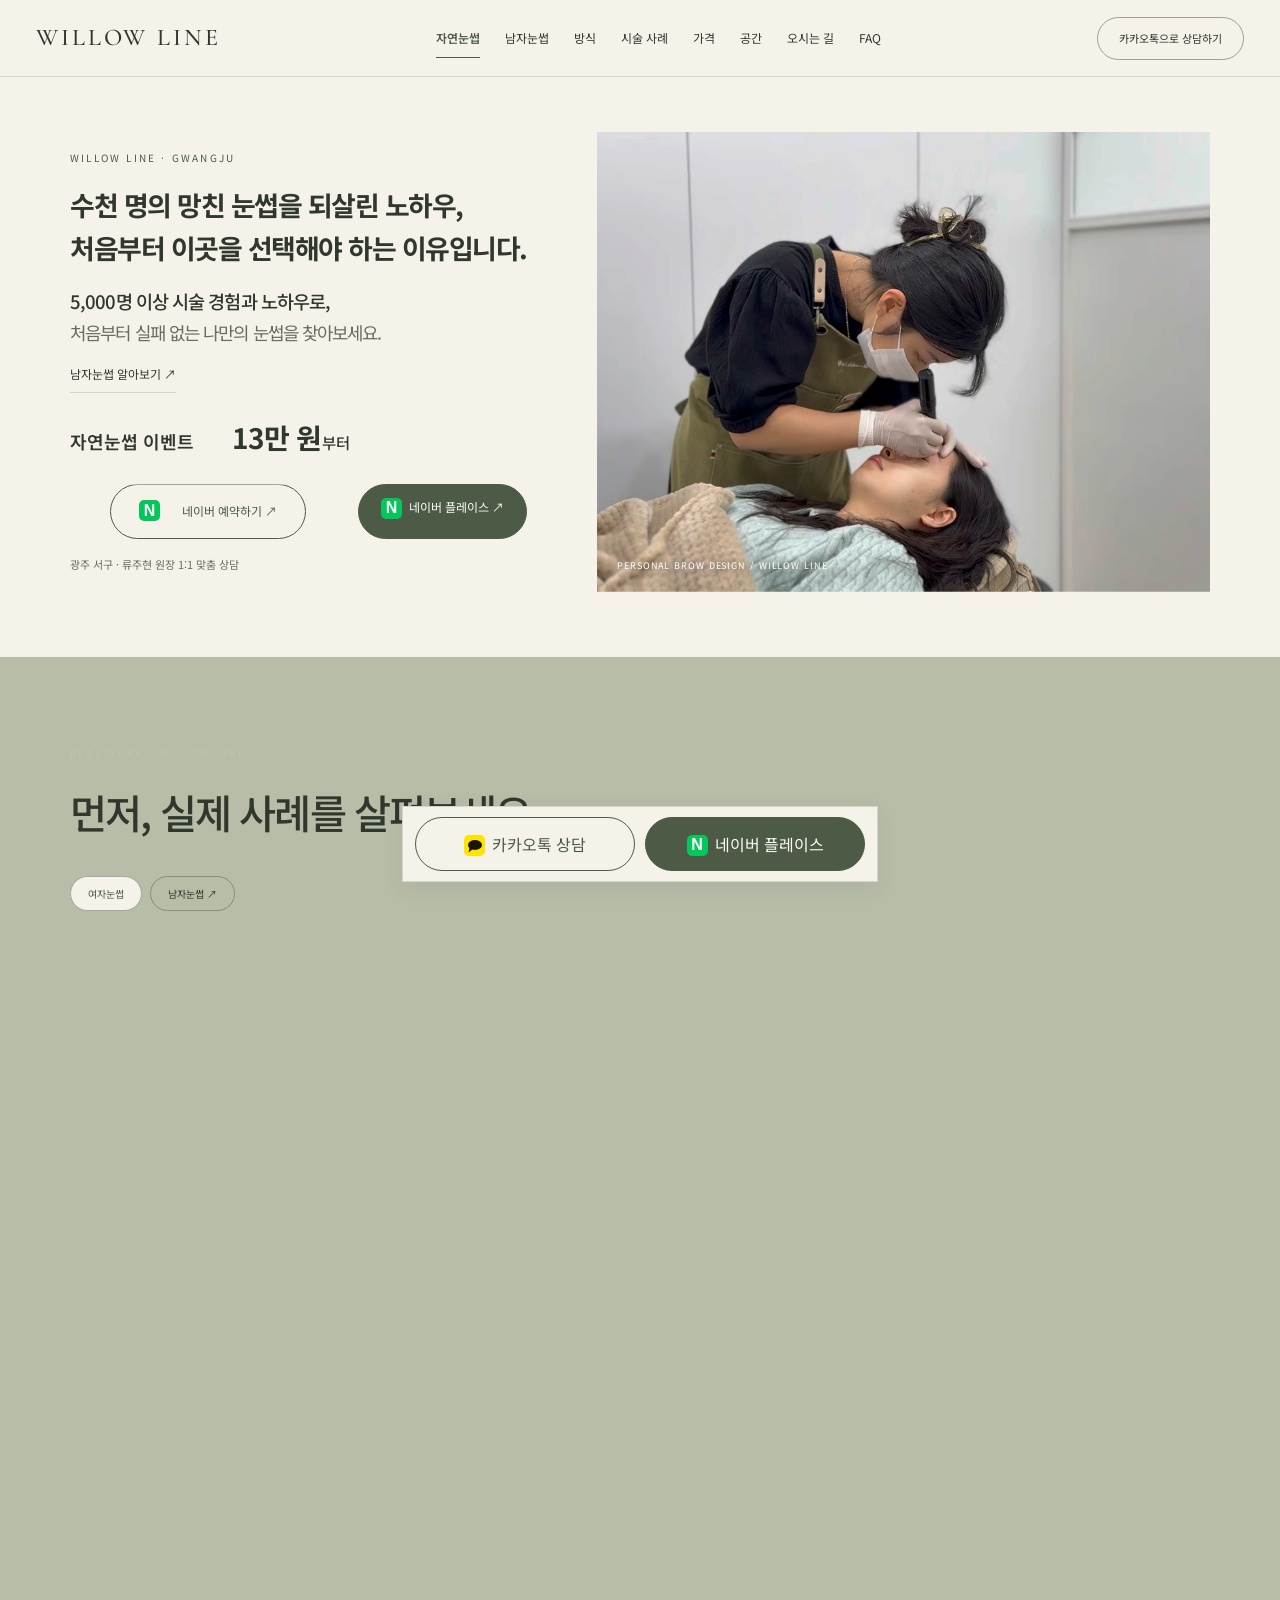
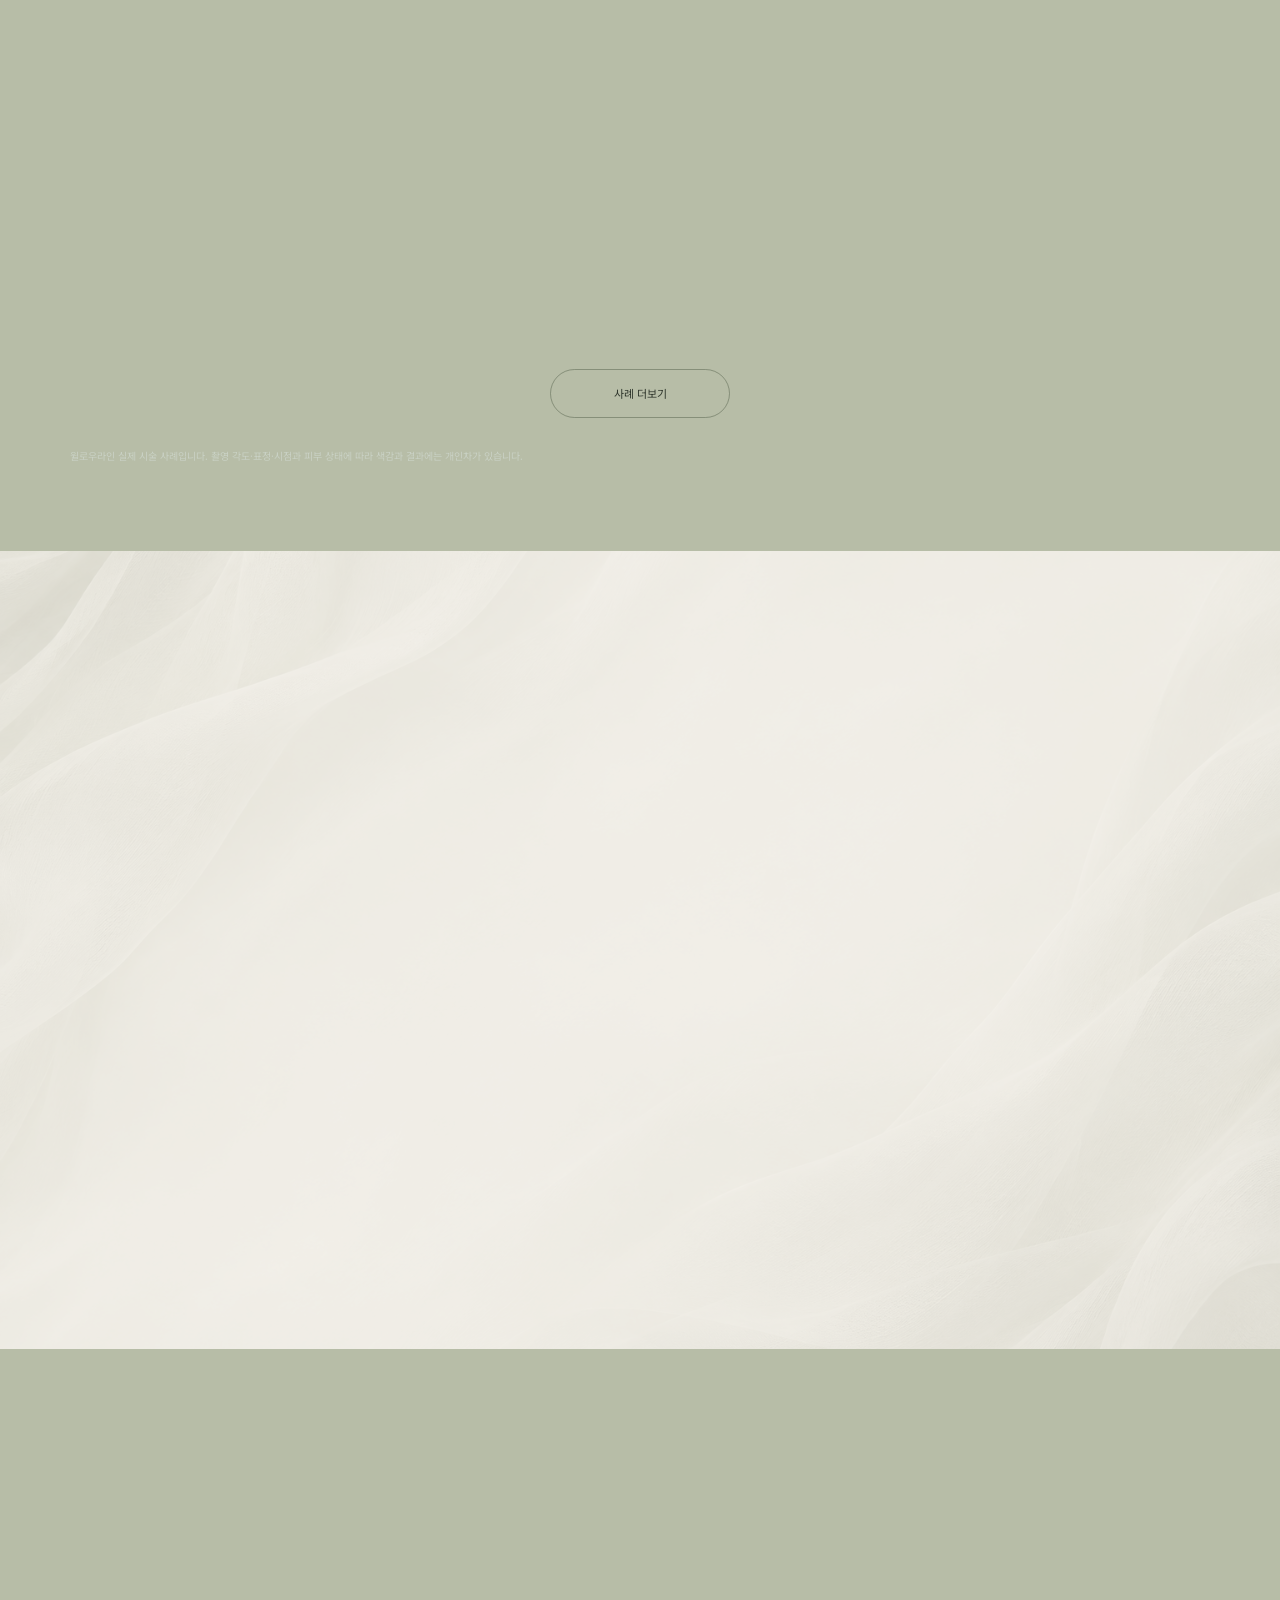
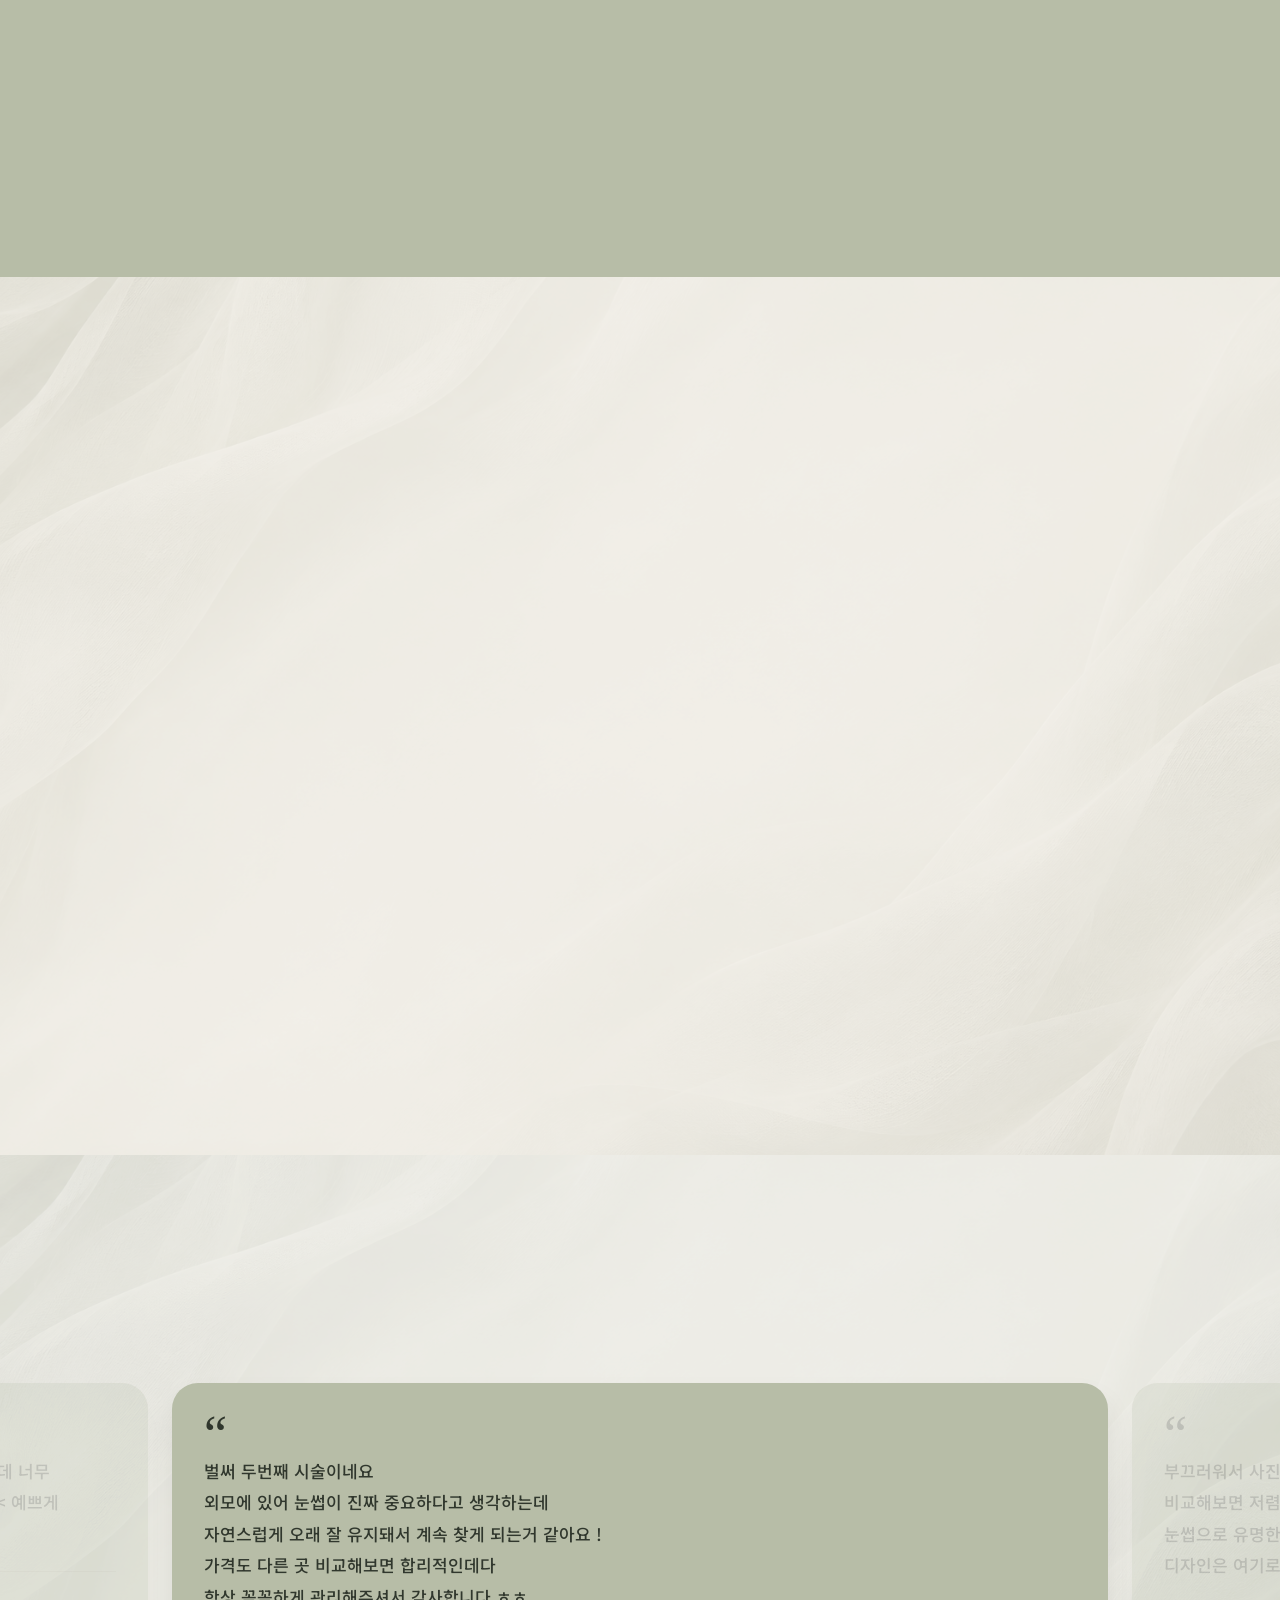
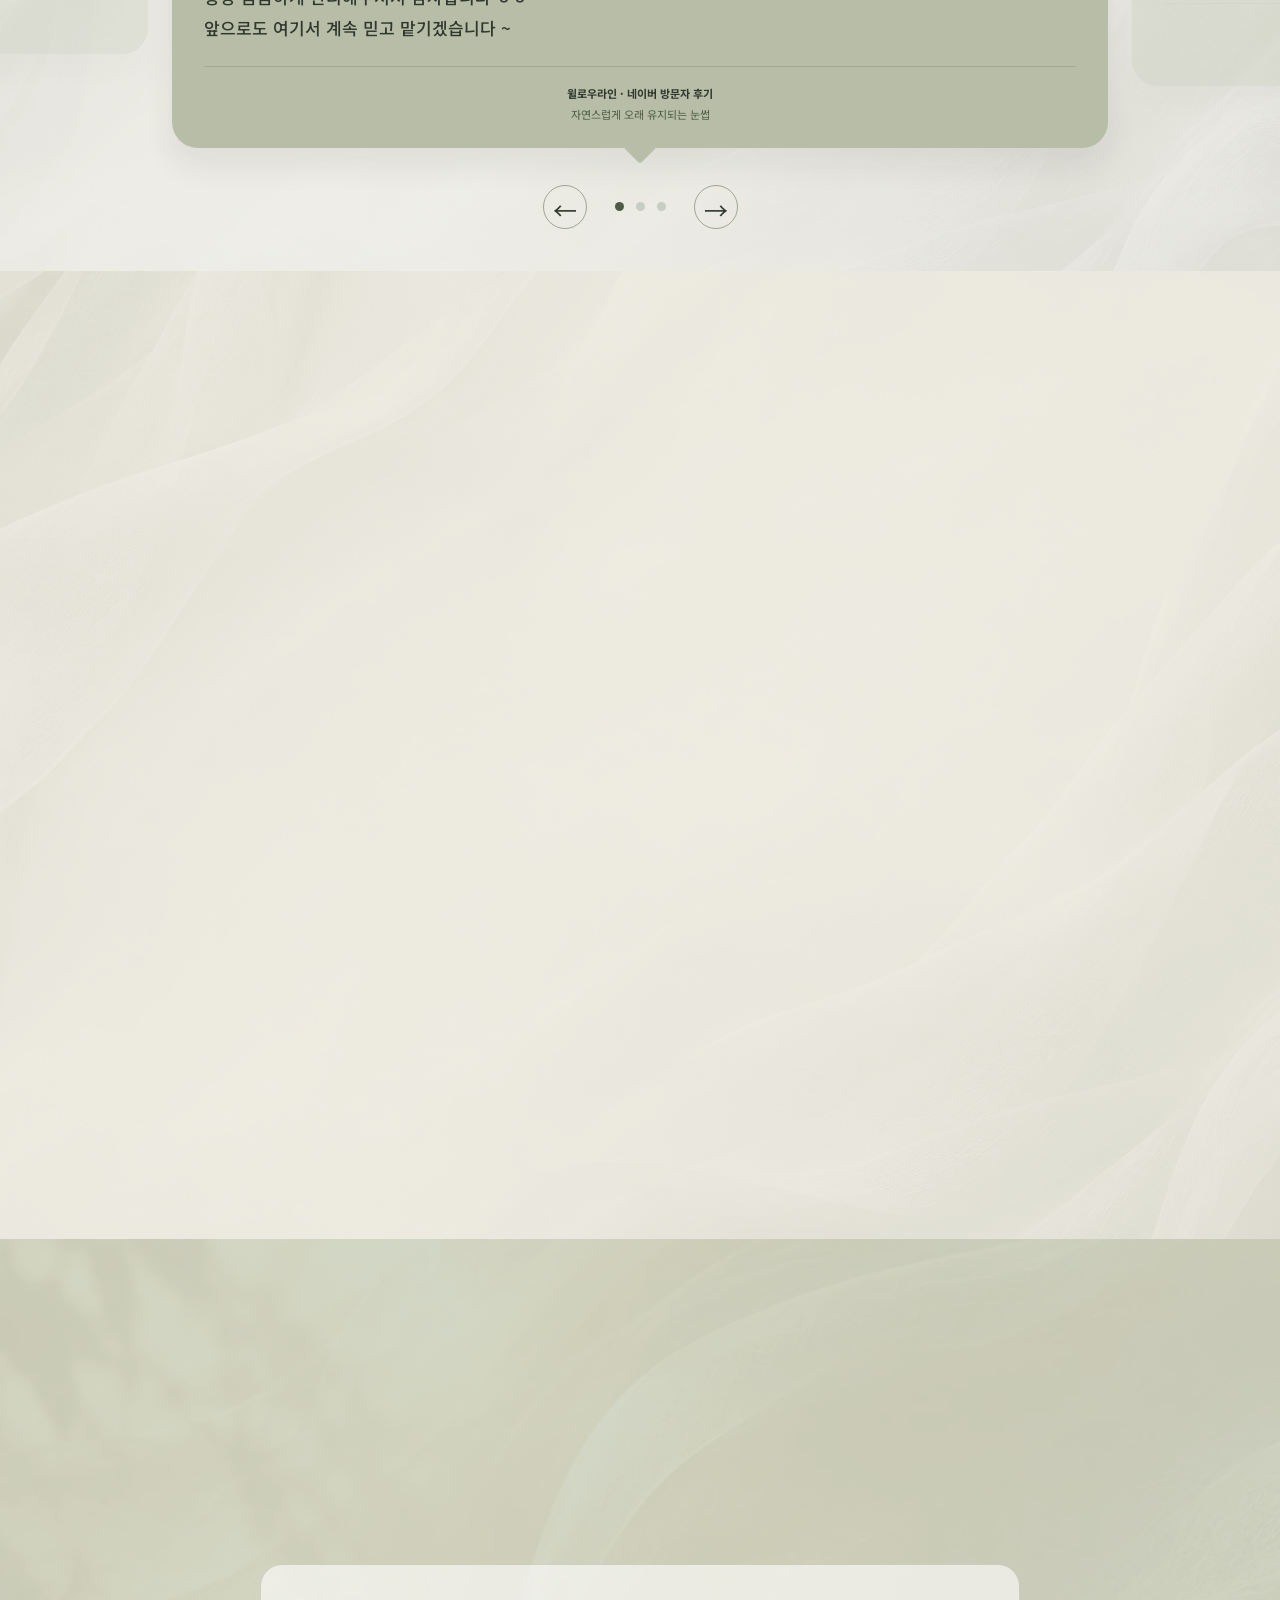
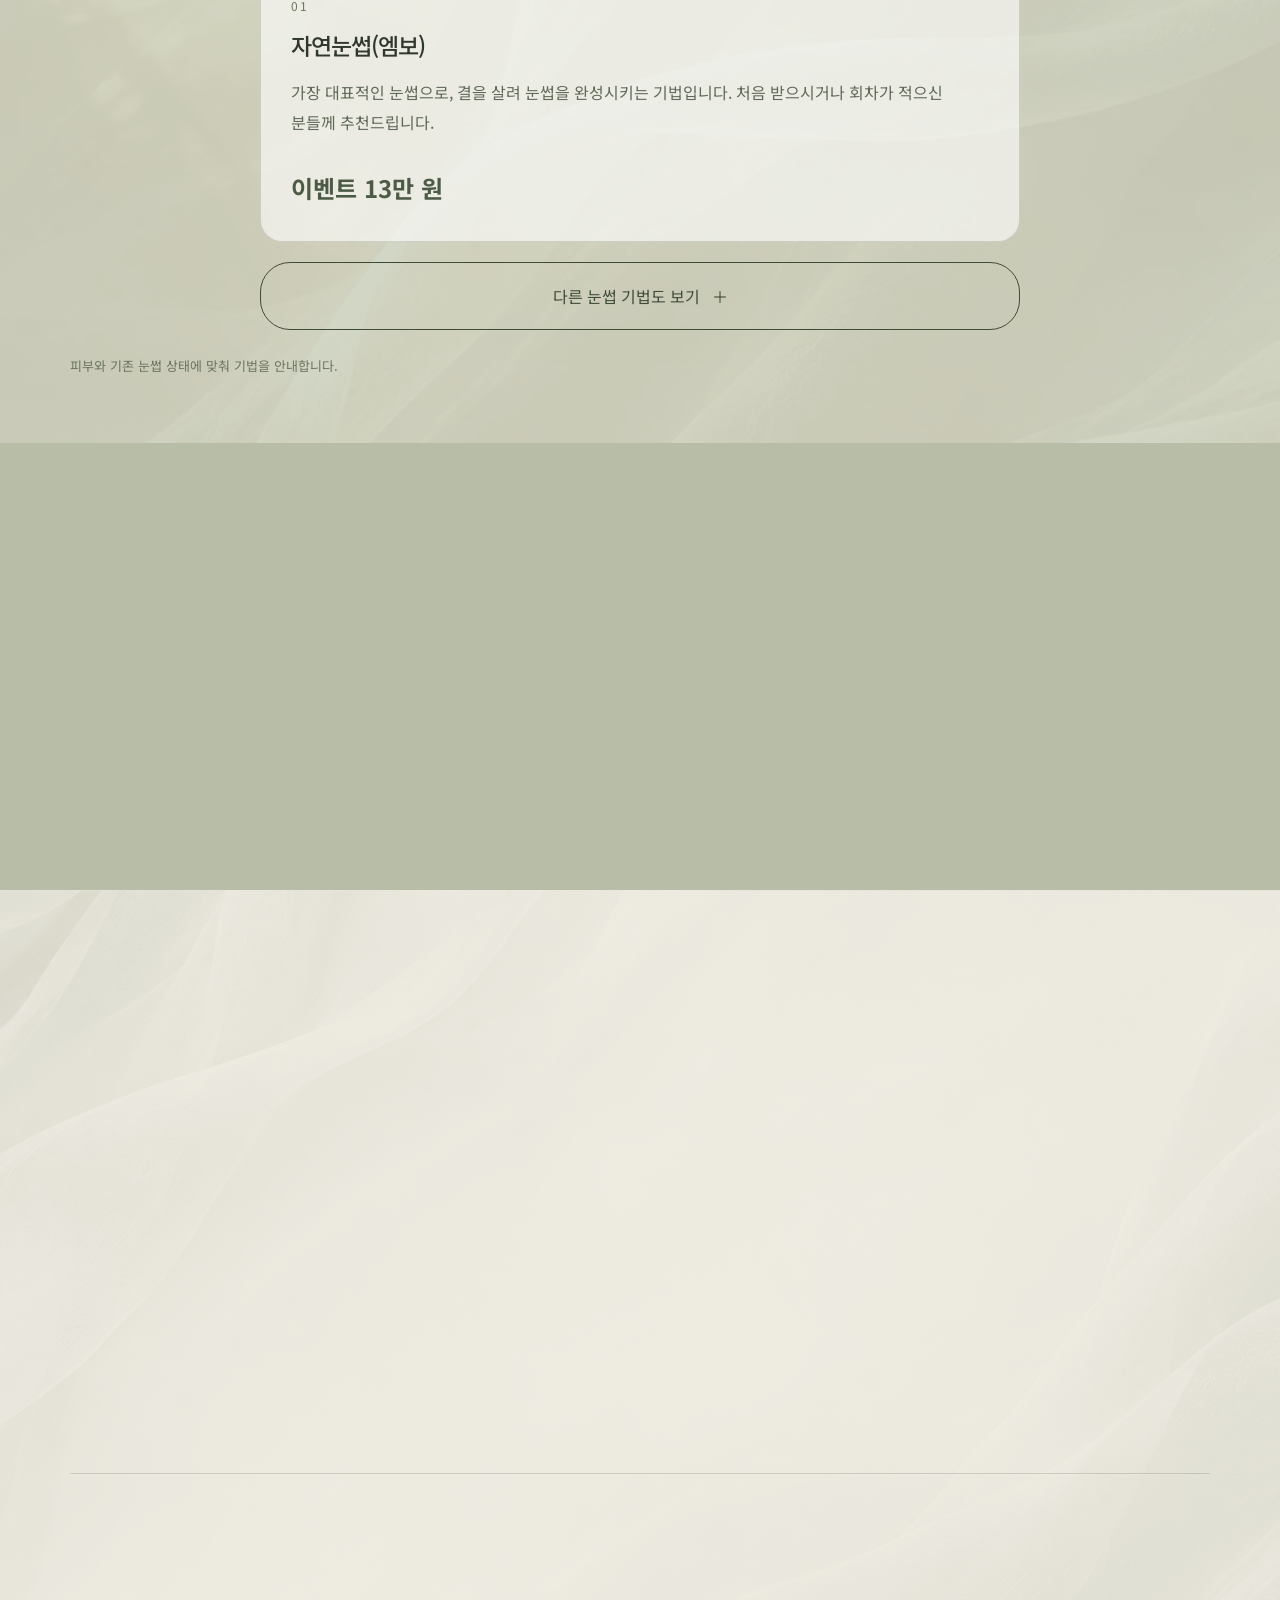
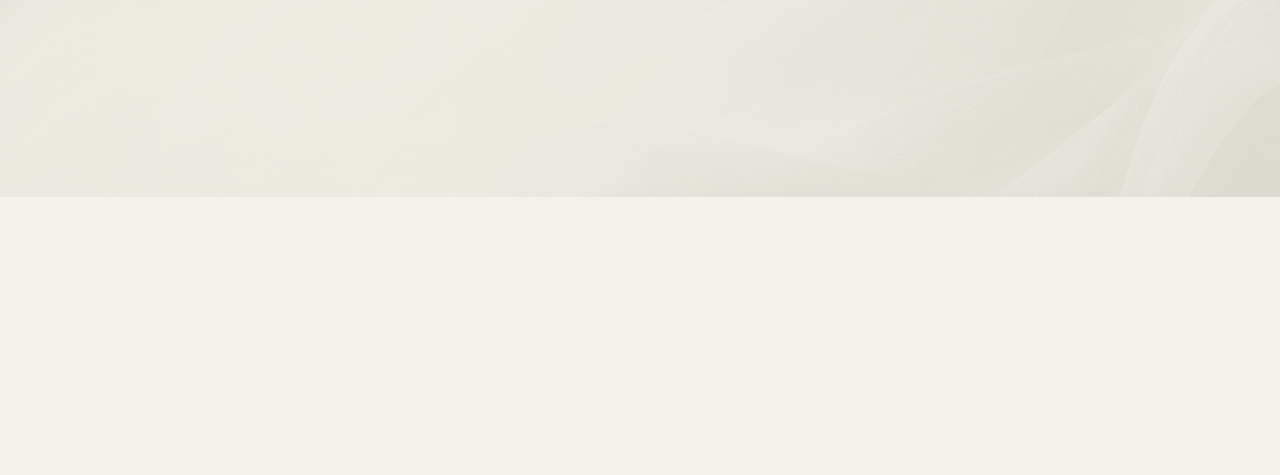
==== commit 1ed9796a: "Add Naver and Kakao icons to booking buttons" ====
--- a/index.html
+++ b/index.html
@@ -1 +1 @@
-<!doctype html><html lang="ko"><head><meta charset="utf-8"><meta name="viewport" content="width=device-width,initial-scale=1"><meta name="robots" content="noindex,nofollow"><meta name="theme-color" content="#4d5b46"><title>윌로우라인 | 광주 자연눈썹 · 원래 내 눈썹처럼</title><meta name="description" content="광주 서구 윌로우라인 자연눈썹. 실제 시술 사례와 맞춤 상담, 자연눈썹 이벤트 13만 원 안내."><meta property="og:title" content="윌로우라인 · 광주 자연눈썹"><meta property="og:description" content="얼굴과 눈썹의 균형을 살피는 1:1 디자인. 실제 사례와 상담 안내."><meta property="og:type" content="website"><meta property="og:image" content="https://willowline.github.io/director-natural.jpg?v=profile67"><meta property="og:url" content="https://willowline.github.io/"><link rel="canonical" href="https://willowline.github.io/"><link rel="icon" href="./favicon.svg"><link rel="preconnect" href="https://fonts.googleapis.com"><link rel="preconnect" href="https://fonts.gstatic.com" crossorigin><link href="https://fonts.googleapis.com/css2?family=Cormorant+Garamond:wght@400;500&family=Noto+Sans+KR:wght@400;500;600;700&display=swap" rel="stylesheet"><link rel="stylesheet" href="./site.css?v=studio-motion49"><script>if('scrollRestoration'in history)history.scrollRestoration='manual';if(performance.getEntriesByType('navigation')[0]?.type==='reload'){if(location.hash)history.replaceState(history.state,'',location.pathname+location.search);addEventListener('pageshow',()=>{scrollTo({top:0,left:0,behavior:'instant'});requestAnimationFrame(()=>scrollTo({top:0,left:0,behavior:'instant'}))})}</script><style>.natural .hero .hero-copy-lines{font-size:clamp(19px,2.1vw,32px)}@media(max-width:850px){.natural .hero .hero-copy-lines{font-size:6vw;margin-left:-10px;margin-right:-10px;letter-spacing:-.085em}}</style><style>.hero-event.compact-prices{display:grid;gap:10px;padding:10px 0}.compact-prices>div{display:flex;align-items:baseline;gap:18px}.compact-prices>div>span{font-size:clamp(14px,1.5vw,18px);font-weight:600;min-width:8em}.compact-prices>div>strong{font-size:clamp(21px,2.4vw,28px);font-weight:700;line-height:1.3;letter-spacing:-.04em}</style><style>@keyframes heroArrive{from{opacity:0;transform:translateY(18px)}to{opacity:1;transform:translateY(0)}}@keyframes eventPop{0%,65%,100%{transform:translateY(0)}72%{transform:translateY(-7px)}79%{transform:translateY(0)}85%{transform:translateY(-3px)}92%{transform:translateY(0)}}@media(prefers-reduced-motion:no-preference){.natural .hero-copy-lines{animation:heroArrive .8s ease both}.natural .hero-experience{animation:heroArrive .8s .15s ease both}.natural .hero .crosslink,.natural .hero .actions{animation:heroArrive .8s .3s ease both}.natural .compact-prices>div{animation:eventPop 4.8s ease-in-out infinite}.natural .compact-prices>div:nth-child(2){animation-delay:.25s}}@media(prefers-reduced-motion:reduce){.natural .hero *{animation:none!important}}</style><style>.hero-event.compact-prices{row-gap:0}.compact-prices>div{padding:10px 0}.compact-prices>div+div{border-top:1px solid rgba(77,91,70,.14)}</style><style>.natural .hero{padding-top:30px;padding-bottom:32px}.natural .hero .eyebrow{margin-bottom:16px}.natural .hero .hero-experience{margin-top:16px}.natural .hero .crosslink{margin-top:16px}.natural .hero .hero-event{margin:14px 0 0;padding:2px 0}.natural .hero .actions{margin-top:14px}.natural .hero .info{margin-top:14px}.natural .hero-grid{row-gap:24px}</style><style>.process-photos .process-video{display:block;width:100%;aspect-ratio:3/4;object-fit:cover;object-position:center 45%;background:#e8e9e5}</style><style>.process-photos figure:nth-child(3) .process-video{filter:brightness(.82)}</style><style>.process-photos figure{min-width:0}.process-photos figure>img,.process-photos figure>video.process-video{display:block;width:100%;height:auto;aspect-ratio:3/4;object-fit:cover}.process-photos figure>img{object-position:center}.process-photos figcaption{margin-top:10px}</style><style>.gallery-grid .case-photo img{width:100%;aspect-ratio:3/4;object-fit:contain;background:#e9e8e2}</style><link rel="stylesheet" href="./studio-layout.css?v=studio-motion49"><link rel="stylesheet" href="./natural-mobile.css?v=mobile-hero50"><link rel="stylesheet" href="./review-refresh.css?v=sage-review54"><script defer src="./review-carousel.js?v=sage-review54"></script><style>.natural.reference-layout .combined-location{background:transparent;margin-top:32px;padding-top:30px;border-top:1px solid var(--studio-line);scroll-margin-top:100px}.combined-location h3{font-size:22px;font-weight:500;margin:0 0 12px}.combined-location p{font-size:12px;color:var(--muted)}.combined-location .text-link{font-size:12px}.combined-location dl{margin-top:0}@media(max-width:850px){.natural.reference-layout .combined-location{margin-top:25px;padding-top:25px}.combined-location .location-grid{gap:20px}.combined-location h3{font-size:20px}}</style><link rel="stylesheet" href="./natural-sage.css?v=tone70"><style>body.natural.reference-layout #price .price-grid{grid-template-columns:minmax(0,760px);justify-content:center}body.natural.reference-layout #price .price-grid>div{min-width:0}body.natural.reference-layout #price .offer{width:100%}</style><style>.natural.reference-layout #work .case{border:0;background:transparent;padding:0}.natural.reference-layout #work .case-photo{border:0}.natural.reference-layout #work .case-meta{display:none}</style><link rel="stylesheet" href="./light-texture.css?v=light66"><link rel="stylesheet" href="./process-mobile.css?v=process78"><link rel="stylesheet" href="./techniques.css?v=sage85"><link rel="stylesheet" href="./booking-motion.css?v=regular96"><link rel="stylesheet" href="./video-cards.css?v=apply91"><style>body.natural.reference-layout #concerns .concern h3{font-size:clamp(23px,2.2vw,30px)!important;line-height:1.5;word-break:keep-all}</style><link rel="stylesheet" href="./technique-expand.css?v=104"></head><body class="natural reference-layout"><a class="skip" href="#main">본문 바로가기</a><header class="top"><div class="wrap top-inner"><a class="brand" href="./index.html" aria-label="윌로우라인 자연눈썹 홈">WILLOW LINE</a><nav class="main-nav" aria-label="주요 메뉴"><div class="category"><a href="./index.html" aria-current="page">자연눈썹</a><a href="./men.html">남자눈썹</a></div><div class="section-nav" id="section-nav"><a href="#method">방식</a><a href="#work">시술 사례</a><a href="#price">가격</a><a href="#space">공간</a><a href="#location">오시는 길</a><a href="#concerns">FAQ</a></div></nav><a class="header-cta" href="https://pf.kakao.com/_fxhxkMG" target="_blank" rel="noopener noreferrer">카카오톡으로 상담하기</a><button class="menu-button" type="button" aria-label="페이지 메뉴" aria-controls="section-nav" aria-expanded="false">☰</button></div></header><main id="main"><section class="hero" id="top"><div class="wrap hero-grid"><div><span class="eyebrow">WILLOW LINE · GWANGJU</span><h1 class="hero-copy-lines"><span>수천 명의 망친 눈썹을<br class="mobile-hero-break"> 되살린 노하우,</span><span>처음부터 이곳을<br class="mobile-hero-break"> 선택해야 하는 이유입니다.</span></h1><p class="hero-experience"><strong>5,000명 이상 시술 경험과 노하우로,</strong><span>처음부터 실패 없는 나만의 눈썹을 찾아보세요.</span></p><a class="text-link crosslink" href="./men.html">남자눈썹 알아보기 ↗</a><div class="hero-event compact-prices"><div><span>자연눈썹 이벤트</span><strong>13만 원<small class="price-from">부터</small></strong></div></div><div class="actions"><a class="pill booking-bounce" href="https://m.place.naver.com/place/2011356206/ticket" target="_blank" rel="noopener noreferrer">네이버 예약하기 ↗</a><a class="pill solid" href="https://map.naver.com/p/entry/place/2011356206?placePath=%2Fhome" target="_blank" rel="noopener noreferrer">네이버 플레이스 ↗</a></div><p class="info">광주 서구 · 류주현 원장 1:1 맞춤 상담</p></div><figure class="hero-media"><video id="studio-film" autoplay muted loop playsinline preload="metadata" poster="./natural-work-poster.png" aria-label="윌로우라인 실제 시술 영상"><source src="./natural-work.mp4?v=tone70" type="video/mp4"></video><figcaption class="caption">PERSONAL BROW DESIGN / WILLOW LINE</figcaption></figure></div></section><section class="section gallery-section natural-proof" id="work"><div class="wrap"><div class="head inline"><div><span class="eyebrow">REAL WORK / WILLOW LINE</span><h2 class="title">먼저, 실제 사례를 살펴보세요.</h2></div></div><div class="filters" aria-label="시술 사례 분류"><button class="filter" data-filter="women" aria-pressed="true">여자눈썹</button><a class="filter" href="./men.html">남자눈썹 ↗</a></div><div class="gallery-grid" data-initial-count="6"><button class="case" data-photo="./gallery-women-01.jpg" data-category="women" data-caption="여자눈썹 실제 시술 사례 01 · 촬영 조건과 시술 결과에는 개인차가 있습니다." aria-label="여자눈썹 실제 시술 사례 01 크게 보기"><div class="case-photo"><img src="./gallery-women-01.jpg" loading="lazy" alt="여자눈썹 실제 시술 사례 01"></div></button><button class="case" data-photo="./gallery-women-02.jpg" data-category="women" data-caption="여자눈썹 실제 시술 사례 02 · 촬영 조건과 시술 결과에는 개인차가 있습니다." aria-label="여자눈썹 실제 시술 사례 02 크게 보기"><div class="case-photo"><img src="./gallery-women-02.jpg" loading="lazy" alt="여자눈썹 실제 시술 사례 02"></div></button><button class="case" data-photo="./gallery-women-03.jpg" data-category="women" data-caption="여자눈썹 실제 시술 사례 03 · 촬영 조건과 시술 결과에는 개인차가 있습니다." aria-label="여자눈썹 실제 시술 사례 03 크게 보기"><div class="case-photo"><img src="./gallery-women-03.jpg" loading="lazy" alt="여자눈썹 실제 시술 사례 03"></div></button><button class="case" data-photo="./gallery-women-04.jpg" data-category="women" data-caption="여자눈썹 실제 시술 사례 04 · 촬영 조건과 시술 결과에는 개인차가 있습니다." aria-label="여자눈썹 실제 시술 사례 04 크게 보기"><div class="case-photo"><img src="./gallery-women-04.jpg" loading="lazy" alt="여자눈썹 실제 시술 사례 04"></div></button><button class="case" data-photo="./gallery-women-05.jpg" data-category="women" data-caption="여자눈썹 실제 시술 사례 05 · 촬영 조건과 시술 결과에는 개인차가 있습니다." aria-label="여자눈썹 실제 시술 사례 05 크게 보기"><div class="case-photo"><img src="./gallery-women-05.jpg" loading="lazy" alt="여자눈썹 실제 시술 사례 05"></div></button><button class="case" data-photo="./gallery-women-06.jpg" data-category="women" data-caption="여자눈썹 실제 시술 사례 06 · 촬영 조건과 시술 결과에는 개인차가 있습니다." aria-label="여자눈썹 실제 시술 사례 06 크게 보기"><div class="case-photo"><img src="./gallery-women-06.jpg" loading="lazy" alt="여자눈썹 실제 시술 사례 06"></div></button><button class="case" data-photo="./gallery-women-07.jpg" data-category="women" data-caption="여자눈썹 실제 시술 사례 07 · 촬영 조건과 시술 결과에는 개인차가 있습니다." aria-label="여자눈썹 실제 시술 사례 07 크게 보기"><div class="case-photo"><img src="./gallery-women-07.jpg" loading="lazy" alt="여자눈썹 실제 시술 사례 07"></div></button><button class="case" data-photo="./gallery-women-08.jpg" data-category="women" data-caption="여자눈썹 실제 시술 사례 08 · 촬영 조건과 시술 결과에는 개인차가 있습니다." aria-label="여자눈썹 실제 시술 사례 08 크게 보기"><div class="case-photo"><img src="./gallery-women-08.jpg" loading="lazy" alt="여자눈썹 실제 시술 사례 08"></div></button><button class="case" data-photo="./gallery-men-01.jpg" data-category="men" data-caption="남자눈썹 실제 시술 사례 01 · 촬영 조건과 시술 결과에는 개인차가 있습니다." aria-label="남자눈썹 실제 시술 사례 01 크게 보기"><div class="case-photo"><img src="./gallery-men-01.jpg" loading="lazy" alt="남자눈썹 실제 시술 사례 01"></div></button><button class="case" data-photo="./gallery-men-02.jpg" data-category="men" data-caption="남자눈썹 실제 시술 사례 02 · 촬영 조건과 시술 결과에는 개인차가 있습니다." aria-label="남자눈썹 실제 시술 사례 02 크게 보기"><div class="case-photo"><img src="./gallery-men-02.jpg" loading="lazy" alt="남자눈썹 실제 시술 사례 02"></div></button><button class="case" data-photo="./gallery-men-03.jpg" data-category="men" data-caption="남자눈썹 실제 시술 사례 03 · 촬영 조건과 시술 결과에는 개인차가 있습니다." aria-label="남자눈썹 실제 시술 사례 03 크게 보기"><div class="case-photo"><img src="./gallery-men-03.jpg" loading="lazy" alt="남자눈썹 실제 시술 사례 03"></div></button><button class="case" data-photo="./gallery-men-04.jpg" data-category="men" data-caption="남자눈썹 실제 시술 사례 04 · 촬영 조건과 시술 결과에는 개인차가 있습니다." aria-label="남자눈썹 실제 시술 사례 04 크게 보기"><div class="case-photo"><img src="./gallery-men-04.jpg" loading="lazy" alt="남자눈썹 실제 시술 사례 04"></div></button><button class="case" data-photo="./gallery-men-05.jpg" data-category="men" data-caption="남자눈썹 실제 시술 사례 05 · 촬영 조건과 시술 결과에는 개인차가 있습니다." aria-label="남자눈썹 실제 시술 사례 05 크게 보기"><div class="case-photo"><img src="./gallery-men-05.jpg" loading="lazy" alt="남자눈썹 실제 시술 사례 05"></div></button><button class="case" data-photo="./gallery-men-06.jpg" data-category="men" data-caption="남자눈썹 실제 시술 사례 06 · 촬영 조건과 시술 결과에는 개인차가 있습니다." aria-label="남자눈썹 실제 시술 사례 06 크게 보기"><div class="case-photo"><img src="./gallery-men-06.jpg" loading="lazy" alt="남자눈썹 실제 시술 사례 06"></div></button><button class="case" data-photo="./gallery-men-07.jpg" data-category="men" data-caption="남자눈썹 실제 시술 사례 07 · 촬영 조건과 시술 결과에는 개인차가 있습니다." aria-label="남자눈썹 실제 시술 사례 07 크게 보기"><div class="case-photo"><img src="./gallery-men-07.jpg" loading="lazy" alt="남자눈썹 실제 시술 사례 07"></div></button><button class="case" data-photo="./gallery-men-08.jpg" data-category="men" data-caption="남자눈썹 실제 시술 사례 08 · 촬영 조건과 시술 결과에는 개인차가 있습니다." aria-label="남자눈썹 실제 시술 사례 08 크게 보기"><div class="case-photo"><img src="./gallery-men-08.jpg" loading="lazy" alt="남자눈썹 실제 시술 사례 08"></div></button></div><button class="more" type="button">사례 더 보기</button><p class="note">윌로우라인 실제 시술 사례입니다. 촬영 각도·표정·시점과 피부 상태에 따라 색감과 결과에는 개인차가 있습니다.</p></div></section><section class="section director-section" id="director"><div class="wrap director-grid"><figure class="director-photo"><img src="./director-natural.jpg" loading="lazy" alt="윌로우라인 류주현 원장 프로필 사진"><figcaption><strong>류주현 원장</strong><span>윌로우라인 · 반영구 시술 경력 4년 차</span></figcaption></figure><div class="director-content"><span class="eyebrow">DIRECTOR / WILLOW LINE</span><h2 class="statement">한 사람의 얼굴에,<br>한 사람의 디자인.</h2><p class="director-lead">눈썹만 채우기보다, 얼굴의 균형을 먼저 살핍니다.</p><dl class="director-facts"><div><dt>피부미용 국가기술자격</dt><dd>피부와 작업의 기본부터 세심하게</dd></div><div><dt>헤어스트록 부문 대회 수상</dt><dd>눈썹 결의 방향과 연결을 연구합니다</dd></div><div><dt>결 패턴 연구 · 소묘 수업 이수</dt><dd>자연스러운 흐름과 입체감을 위한 연습</dd></div></dl></div></div></section><section class="section philosophy" id="philosophy"><div class="wrap philosophy-layout"><span class="eyebrow">OUR STORY</span><div><h2 class="statement"><span class="story-headline-line">“우리 딸이 배워서 아빠 해줘.”</span><br><span class="story-headline-line">윌로우라인은 그 한마디에서 시작됐습니다.</span></h2><p>아버지의 얼굴에 남은 어색한 눈썹.<br>매일 마주했기에, 자연스러움만큼은 타협하지 않기로 했습니다.</p><a class="text-link" style="color:#f8f7f2;border-color:#ffffff55;margin-top:20px" href="https://m.blog.naver.com/rjh9609/224462083662?recommendTrackingCode=2" target="_blank" rel="noopener noreferrer">윌로우라인블로그 <span aria-hidden="true">+</span></a></div></div></section><section class="section concerns" id="concerns"><div class="wrap"><div class="head"><span class="eyebrow">BEFORE YOU BOOK</span><h2 class="title">예약 전에,<br class="mobile-only"> 이런 점이 궁금하셨죠.</h2></div><div class="concerns-grid"><article class="concern"><span>01</span><h3>내 얼굴에도 어울릴까요?</h3><p>얼굴형과 눈매, 남아 있는 모량과 결 방향을 살피고 원하는 분위기를 함께 이야기합니다.</p></article><article class="concern"><span>02</span><h3>너무 진해지지는 않을까요?</h3><p>자연스러운 표현을 지향합니다. 직후에는 일시적으로 진하게 느껴질 수 있으며 회복·탈각을 거치며 부드러워집니다.</p></article><article class="concern"><span>03</span><h3>통증이 걱정돼요.</h3><p>피부 민감도와 컨디션에 따라 개인차가 있습니다. 걱정되는 점을 미리 말씀해 주시면 피부 반응을 살피며 진행합니다.</p></article><article class="concern"><span>04</span><h3>기존 눈썹문신이 남아 있어요.</h3><p>현재 눈썹 사진으로 먼저 상담해 주세요. 잔흔의 색과 진하기, 피부 상태에 따라 적합한 방향을 안내합니다.</p></article><article class="concern"><span>05</span><h3>자연눈썹과 헤어스트록 중 무엇이 맞을까요?</h3><p>자연눈썹(엠보)과 헤어스트록은 별도 기법이며 가격도 다릅니다. 모량·피부·잔흔과 원하는 느낌을 살펴 제안합니다. 이 페이지의 13만 원 이벤트는 자연눈썹(엠보) 기준입니다.</p></article></div></div></section><section class="section reviews client-reviews" id="reviews"><div class="wrap"><div class="head review-heading"><span class="eyebrow">WORDS FROM OUR CLIENTS</span><h2 class="title">고객님들의 리얼 후기</h2><p class="desc">윌로우라인을 방문한 고객님이 직접 남겨주신 이야기.</p></div><div class="review-carousel" aria-roledescription="캐러셀" aria-label="네이버 방문자 후기"><div class="review-window"><div class="review-track"><article class="review-slide" aria-label="후기 1 / 3"><div class="review-bubble"><span class="quote-mark" aria-hidden="true">“</span><blockquote>벌써 두번째 시술이네요<br>외모에 있어 눈썹이 진짜 중요하다고 생각하는데<br>자연스럽게 오래 잘 유지돼서 계속 찾게 되는거 같아요 !<br>가격도 다른 곳 비교해보면 합리적인데다<br>항상 꼼꼼하게 관리해주셔서 감사합니다 ㅎㅎ<br>앞으로도 여기서 계속 믿고 맡기겠습니다 ~</blockquote><div class="review-credit"><strong>윌로우라인 · 네이버 방문자 후기</strong><span>자연스럽게 오래 유지되는 눈썹</span></div></div></article><article class="review-slide" aria-label="후기 2 / 3"><div class="review-bubble"><span class="quote-mark" aria-hidden="true">“</span><blockquote>부끄러워서 사진은 못 올리지만 진짜 자연스럽고 생얼로도 당당하게 돌아다닐 수 있게 만들어주심!!! 금액도 다른 곳이랑 비교해보면 저렴한데 퀄리티는 더 높고 시술 받는 중에도 분위기 편안하게 만들어주셔서 받는 동안 재밌었어요ㅋㅋㅋ 눈썹으로 유명한 곳에서도 받아본 사람으로서 여기가 쵝오,, 이름값 다 필요없고 본인한테 맞는 샵 찾으세요!! 자연스러운 디자인은 여기로 정착💛</blockquote><div class="review-credit"><strong>윌로우라인 · 네이버 방문자 후기</strong><span>편안한 상담과 자연스러운 디자인</span></div></div></article><article class="review-slide" aria-label="후기 3 / 3"><div class="review-bubble"><span class="quote-mark" aria-hidden="true">“</span><blockquote>제가 눈썹 시술 받고 너무 자연스럽게 꼼꼼히 해주셔서 넘 마음에 들어가지구 저희 아부지도 예약해드렸는데 너무 잘해주신 것 같아요 ㅎㅎ 아빠도 엄청 만족스러워하셔서 뿌듯하구 자연스럽고 훨씬 젊어지신 것 같아요 &gt;.&lt; 예쁘게 해주셔서 감사합니다 ~!!</blockquote><div class="review-credit"><strong>윌로우라인 · 네이버 방문자 후기</strong><span>가족에게도 추천한 세심한 시술</span></div></div></article></div></div><div class="review-controls"><button type="button" class="review-prev" aria-label="이전 후기">←</button><div class="review-dots" aria-label="후기 선택"><button type="button" data-review="0" aria-label="1번째 후기" aria-pressed="true"></button><button type="button" data-review="1" aria-label="2번째 후기" aria-pressed="false"></button><button type="button" data-review="2" aria-label="3번째 후기" aria-pressed="false"></button></div><button type="button" class="review-next" aria-label="다음 후기">→</button></div></div></div></section><section class="section process" id="method"><div class="wrap"><div class="head"><span class="eyebrow">THE PROCESS</span><h2 class="title">상담부터 관리 안내까지.</h2><p class="desc">어떤 기법이 좋은지 공부해 오지 않으셔도 괜찮습니다. 원하는 느낌과 걱정되는 부분부터 알려주세요.</p></div><div class="process-photos"><figure><img src="./process-talk.jpg" loading="lazy" alt="윌로우라인 실제 01 · 상담 모습"><figcaption><span>01 · 상담</span><p class="process-caption-desc">기존 경험과 원하는 느낌, 걱정되는 부분을 나눕니다.</p></figcaption></figure><figure><video class="process-video" autoplay muted loop playsinline disablepictureinpicture disableremoteplayback preload="metadata" poster="./process-design-poster.png" aria-label="얼굴과 눈썹 디자인 확인 영상"><source src="./process-design.mp4" type="video/mp4"></video><figcaption><span>02 · 디자인 확인</span><p class="process-caption-desc">모량과 결 방향, 골격과 피부·잔흔을 살핍니다.</p></figcaption></figure><figure><video class="process-video" autoplay muted loop playsinline disablepictureinpicture disableremoteplayback preload="metadata" poster="./process-treatment-poster.png" aria-label="섬세한 시술 과정 영상"><source src="./process-treatment.mp4?v=tone70" type="video/mp4"></video><figcaption><span>03 · 디자인 및 섬세한 작업</span><p class="process-caption-desc">어울리는 디자인과 기법을 설명하고 피부 반응을 살피며 진행합니다.</p></figcaption></figure></div></div></section><section class="section techniques84" id="price"><div class="wrap"><div class="head"><span class="eyebrow">BROW TECHNIQUES</span><h2 class="title">내 눈썹에는<br>어떤 기법이 어울릴까요?</h2><p class="desc">결을 살릴지, 음영을 더할지.<br>지금 눈썹과 원하는 느낌에 맞춰 함께 고릅니다.</p></div><div class="technique-stack103"><article class="technique-card84"><span class="technique-num84">01</span><h3>자연눈썹(엠보)</h3><p>가장 대표적인 눈썹으로, 결을 살려 눈썹을 완성시키는 기법입니다. 처음 받으시거나 회차가 적으신 분들께 추천드립니다.</p><strong>이벤트 13만 원</strong></article><details class="technique-expand103"><summary>다른 눈썹 기법도 보기 <span class="plus103">＋</span></summary><div class="technique-rest103"><article class="technique-card84"><span class="technique-num84">02</span><h3>섀도우눈썹</h3><p>점으로 채우는 기법으로 아이브로우로 그린 듯 부드럽지만 자연눈썹(엠보)보다 또렷한 눈썹으로 완성됩니다. 모량이 많으신 분들께 추천드립니다.</p><strong>16만 원</strong></article><article class="technique-card84"><span class="technique-num84">03</span><h3>콤보눈썹</h3><p>결표현과 점이 동시에 들어가는 기법으로, 뒷쪽 모량이 적으신 분들께 추천드립니다.</p><strong>17만 원</strong></article><article class="technique-card84"><span class="technique-num84">04</span><h3>헤어스트록눈썹</h3><p>바늘 하나로 눈썹결을 그리는 방식으로, 깃털처럼 표현하여 가장 자연스러운 눈썹을 연출해드립니다. 통증에 예민하시거나 회차가 많으신 분들께는 필수입니다.</p><strong>25만 원</strong></article></div></details></div><p class="technique-note84">피부와 기존 눈썹 상태에 맞춰 기법을 안내합니다.</p></div></section><section class="section reserve" id="reserve"><div class="wrap"><span class="eyebrow">YOUR NEXT STEP</span><h2 class="title">지금 눈썹에서,<br>어떤 점이 가장 신경 쓰이세요?</h2><div class="actions"><a class="pill" href="https://pf.kakao.com/_fxhxkMG" target="_blank" rel="noopener noreferrer">원장님께 눈썹 상담하기 ↗</a><a class="pill solid" href="https://map.naver.com/p/entry/place/2011356206?placePath=%2Fhome" target="_blank" rel="noopener noreferrer">네이버 플레이스 ↗</a></div><small>예약 확정과 상세 조건은 매장 안내를 확인해 주세요.</small></div></section><section class="section space" id="space"><div class="wrap"><div class="head"><span class="eyebrow">SPACE & LOCATION</span><h2 class="title">윌로우라인의 공간과 오시는 길.</h2><p class="desc">상담과 작업에 집중할 수 있도록, 고객별 위생관리와 공간의 청결을 기본으로 지킵니다.</p></div><div class="space-grid"><img src="./studio.jpg" loading="lazy" alt="윌로우라인 매장 전경"><img src="./space-treatment.jpg" loading="lazy" alt="윌로우라인 시술 공간"><img src="./space-detail.jpg" loading="lazy" alt="윌로우라인 매장 내부"></div><div class="location combined-location" id="location"><div class="location-grid"><div><h3>광주 서구, 윌로우라인.</h3><p>방문 전 위치와 운영시간을 확인해 주세요.</p><a class="text-link" href="https://map.naver.com/p/entry/place/2011356206?placePath=%2Fhome" target="_blank" rel="noopener noreferrer">네이버 지도에서 위치 확인 ↗</a></div><div><dl><div><dt>주소</dt><dd>광주광역시 서구 상무대로1081번길 15, 1층</dd></div><div><dt>운영시간</dt><dd>평일 10:00–20:00<br>주말 10:00–18:00<br>일요일은 사전 요청 시 운영 가능</dd></div><div><dt>상담·예약</dt><dd>카카오톡 채널로 현재 눈썹과 원하는 느낌을 알려주세요.</dd></div></dl></div></div></div></div></section></main><footer class="footer"><div class="wrap"><div><div class="brand">WILLOW LINE</div><p>윌로우라인 · 원장 류주현<br>광주광역시 서구 상무대로1081번길 15, 1층<br>시술 결과는 피부 타입·기법·관리 방법에 따라 개인차가 있습니다.<br>© WILLOW LINE. All rights reserved.</p></div><div class="social"><a class="" href="https://www.instagram.com/willow__line" target="_blank" rel="noopener noreferrer">Instagram</a><a class="" href="https://blog.naver.com/rjh9609" target="_blank" rel="noopener noreferrer">Blog</a><a class="" href="https://pf.kakao.com/_fxhxkMG" target="_blank" rel="noopener noreferrer">KakaoTalk</a></div></div></footer><div class="booking" aria-label="빠른 상담과 위치 확인"><a class="pill" href="https://pf.kakao.com/_fxhxkMG" target="_blank" rel="noopener noreferrer">카카오톡 상담</a><a class="pill solid" href="https://map.naver.com/p/entry/place/2011356206?placePath=%2Fhome" target="_blank" rel="noopener noreferrer">네이버 플레이스</a></div><dialog aria-label="윌로우라인 실제 시술 사례"><button type="button" aria-label="사진 닫기">×</button><img src="./result-01.jpg" alt=""><p></p></dialog><script src="./site.js?v=gallery63" defer></script></body></html>
+<!doctype html><html lang="ko"><head><meta charset="utf-8"><meta name="viewport" content="width=device-width,initial-scale=1"><meta name="robots" content="noindex,nofollow"><meta name="theme-color" content="#4d5b46"><title>윌로우라인 | 광주 자연눈썹 · 원래 내 눈썹처럼</title><meta name="description" content="광주 서구 윌로우라인 자연눈썹. 실제 시술 사례와 맞춤 상담, 자연눈썹 이벤트 13만 원 안내."><meta property="og:title" content="윌로우라인 · 광주 자연눈썹"><meta property="og:description" content="얼굴과 눈썹의 균형을 살피는 1:1 디자인. 실제 사례와 상담 안내."><meta property="og:type" content="website"><meta property="og:image" content="https://willowline.github.io/director-natural.jpg?v=profile67"><meta property="og:url" content="https://willowline.github.io/"><link rel="canonical" href="https://willowline.github.io/"><link rel="icon" href="./favicon.svg"><link rel="preconnect" href="https://fonts.googleapis.com"><link rel="preconnect" href="https://fonts.gstatic.com" crossorigin><link href="https://fonts.googleapis.com/css2?family=Cormorant+Garamond:wght@400;500&family=Noto+Sans+KR:wght@400;500;600;700&display=swap" rel="stylesheet"><link rel="stylesheet" href="./site.css?v=studio-motion49"><script>if('scrollRestoration'in history)history.scrollRestoration='manual';if(performance.getEntriesByType('navigation')[0]?.type==='reload'){if(location.hash)history.replaceState(history.state,'',location.pathname+location.search);addEventListener('pageshow',()=>{scrollTo({top:0,left:0,behavior:'instant'});requestAnimationFrame(()=>scrollTo({top:0,left:0,behavior:'instant'}))})}</script><style>.natural .hero .hero-copy-lines{font-size:clamp(19px,2.1vw,32px)}@media(max-width:850px){.natural .hero .hero-copy-lines{font-size:6vw;margin-left:-10px;margin-right:-10px;letter-spacing:-.085em}}</style><style>.hero-event.compact-prices{display:grid;gap:10px;padding:10px 0}.compact-prices>div{display:flex;align-items:baseline;gap:18px}.compact-prices>div>span{font-size:clamp(14px,1.5vw,18px);font-weight:600;min-width:8em}.compact-prices>div>strong{font-size:clamp(21px,2.4vw,28px);font-weight:700;line-height:1.3;letter-spacing:-.04em}</style><style>@keyframes heroArrive{from{opacity:0;transform:translateY(18px)}to{opacity:1;transform:translateY(0)}}@keyframes eventPop{0%,65%,100%{transform:translateY(0)}72%{transform:translateY(-7px)}79%{transform:translateY(0)}85%{transform:translateY(-3px)}92%{transform:translateY(0)}}@media(prefers-reduced-motion:no-preference){.natural .hero-copy-lines{animation:heroArrive .8s ease both}.natural .hero-experience{animation:heroArrive .8s .15s ease both}.natural .hero .crosslink,.natural .hero .actions{animation:heroArrive .8s .3s ease both}.natural .compact-prices>div{animation:eventPop 4.8s ease-in-out infinite}.natural .compact-prices>div:nth-child(2){animation-delay:.25s}}@media(prefers-reduced-motion:reduce){.natural .hero *{animation:none!important}}</style><style>.hero-event.compact-prices{row-gap:0}.compact-prices>div{padding:10px 0}.compact-prices>div+div{border-top:1px solid rgba(77,91,70,.14)}</style><style>.natural .hero{padding-top:30px;padding-bottom:32px}.natural .hero .eyebrow{margin-bottom:16px}.natural .hero .hero-experience{margin-top:16px}.natural .hero .crosslink{margin-top:16px}.natural .hero .hero-event{margin:14px 0 0;padding:2px 0}.natural .hero .actions{margin-top:14px}.natural .hero .info{margin-top:14px}.natural .hero-grid{row-gap:24px}</style><style>.process-photos .process-video{display:block;width:100%;aspect-ratio:3/4;object-fit:cover;object-position:center 45%;background:#e8e9e5}</style><style>.process-photos figure:nth-child(3) .process-video{filter:brightness(.82)}</style><style>.process-photos figure{min-width:0}.process-photos figure>img,.process-photos figure>video.process-video{display:block;width:100%;height:auto;aspect-ratio:3/4;object-fit:cover}.process-photos figure>img{object-position:center}.process-photos figcaption{margin-top:10px}</style><style>.gallery-grid .case-photo img{width:100%;aspect-ratio:3/4;object-fit:contain;background:#e9e8e2}</style><link rel="stylesheet" href="./studio-layout.css?v=studio-motion49"><link rel="stylesheet" href="./natural-mobile.css?v=mobile-hero50"><link rel="stylesheet" href="./review-refresh.css?v=sage-review54"><script defer src="./review-carousel.js?v=sage-review54"></script><style>.natural.reference-layout .combined-location{background:transparent;margin-top:32px;padding-top:30px;border-top:1px solid var(--studio-line);scroll-margin-top:100px}.combined-location h3{font-size:22px;font-weight:500;margin:0 0 12px}.combined-location p{font-size:12px;color:var(--muted)}.combined-location .text-link{font-size:12px}.combined-location dl{margin-top:0}@media(max-width:850px){.natural.reference-layout .combined-location{margin-top:25px;padding-top:25px}.combined-location .location-grid{gap:20px}.combined-location h3{font-size:20px}}</style><link rel="stylesheet" href="./natural-sage.css?v=tone70"><style>body.natural.reference-layout #price .price-grid{grid-template-columns:minmax(0,760px);justify-content:center}body.natural.reference-layout #price .price-grid>div{min-width:0}body.natural.reference-layout #price .offer{width:100%}</style><style>.natural.reference-layout #work .case{border:0;background:transparent;padding:0}.natural.reference-layout #work .case-photo{border:0}.natural.reference-layout #work .case-meta{display:none}</style><link rel="stylesheet" href="./light-texture.css?v=light66"><link rel="stylesheet" href="./process-mobile.css?v=process78"><link rel="stylesheet" href="./techniques.css?v=sage85"><link rel="stylesheet" href="./booking-motion.css?v=regular96"><link rel="stylesheet" href="./video-cards.css?v=apply91"><style>body.natural.reference-layout #concerns .concern h3{font-size:clamp(23px,2.2vw,30px)!important;line-height:1.5;word-break:keep-all}</style><link rel="stylesheet" href="./technique-expand.css?v=104"><link rel="stylesheet" href="./service-icons.css?v=106"></head><body class="natural reference-layout"><a class="skip" href="#main">본문 바로가기</a><header class="top"><div class="wrap top-inner"><a class="brand" href="./index.html" aria-label="윌로우라인 자연눈썹 홈">WILLOW LINE</a><nav class="main-nav" aria-label="주요 메뉴"><div class="category"><a href="./index.html" aria-current="page">자연눈썹</a><a href="./men.html">남자눈썹</a></div><div class="section-nav" id="section-nav"><a href="#method">방식</a><a href="#work">시술 사례</a><a href="#price">가격</a><a href="#space">공간</a><a href="#location">오시는 길</a><a href="#concerns">FAQ</a></div></nav><a class="header-cta" href="https://pf.kakao.com/_fxhxkMG" target="_blank" rel="noopener noreferrer">카카오톡으로 상담하기</a><button class="menu-button" type="button" aria-label="페이지 메뉴" aria-controls="section-nav" aria-expanded="false">☰</button></div></header><main id="main"><section class="hero" id="top"><div class="wrap hero-grid"><div><span class="eyebrow">WILLOW LINE · GWANGJU</span><h1 class="hero-copy-lines"><span>수천 명의 망친 눈썹을<br class="mobile-hero-break"> 되살린 노하우,</span><span>처음부터 이곳을<br class="mobile-hero-break"> 선택해야 하는 이유입니다.</span></h1><p class="hero-experience"><strong>5,000명 이상 시술 경험과 노하우로,</strong><span>처음부터 실패 없는 나만의 눈썹을 찾아보세요.</span></p><a class="text-link crosslink" href="./men.html">남자눈썹 알아보기 ↗</a><div class="hero-event compact-prices"><div><span>자연눈썹 이벤트</span><strong>13만 원<small class="price-from">부터</small></strong></div></div><div class="actions"><a class="pill booking-bounce" href="https://m.place.naver.com/place/2011356206/ticket" target="_blank" rel="noopener noreferrer"><span class="service-icon106 naver" aria-hidden="true">N</span>네이버 예약하기 ↗</a><a class="pill solid" href="https://map.naver.com/p/entry/place/2011356206?placePath=%2Fhome" target="_blank" rel="noopener noreferrer"><span class="service-icon106 naver" aria-hidden="true">N</span>네이버 플레이스 ↗</a></div><p class="info">광주 서구 · 류주현 원장 1:1 맞춤 상담</p></div><figure class="hero-media"><video id="studio-film" autoplay muted loop playsinline preload="metadata" poster="./natural-work-poster.png" aria-label="윌로우라인 실제 시술 영상"><source src="./natural-work.mp4?v=tone70" type="video/mp4"></video><figcaption class="caption">PERSONAL BROW DESIGN / WILLOW LINE</figcaption></figure></div></section><section class="section gallery-section natural-proof" id="work"><div class="wrap"><div class="head inline"><div><span class="eyebrow">REAL WORK / WILLOW LINE</span><h2 class="title">먼저, 실제 사례를 살펴보세요.</h2></div></div><div class="filters" aria-label="시술 사례 분류"><button class="filter" data-filter="women" aria-pressed="true">여자눈썹</button><a class="filter" href="./men.html">남자눈썹 ↗</a></div><div class="gallery-grid" data-initial-count="6"><button class="case" data-photo="./gallery-women-01.jpg" data-category="women" data-caption="여자눈썹 실제 시술 사례 01 · 촬영 조건과 시술 결과에는 개인차가 있습니다." aria-label="여자눈썹 실제 시술 사례 01 크게 보기"><div class="case-photo"><img src="./gallery-women-01.jpg" loading="lazy" alt="여자눈썹 실제 시술 사례 01"></div></button><button class="case" data-photo="./gallery-women-02.jpg" data-category="women" data-caption="여자눈썹 실제 시술 사례 02 · 촬영 조건과 시술 결과에는 개인차가 있습니다." aria-label="여자눈썹 실제 시술 사례 02 크게 보기"><div class="case-photo"><img src="./gallery-women-02.jpg" loading="lazy" alt="여자눈썹 실제 시술 사례 02"></div></button><button class="case" data-photo="./gallery-women-03.jpg" data-category="women" data-caption="여자눈썹 실제 시술 사례 03 · 촬영 조건과 시술 결과에는 개인차가 있습니다." aria-label="여자눈썹 실제 시술 사례 03 크게 보기"><div class="case-photo"><img src="./gallery-women-03.jpg" loading="lazy" alt="여자눈썹 실제 시술 사례 03"></div></button><button class="case" data-photo="./gallery-women-04.jpg" data-category="women" data-caption="여자눈썹 실제 시술 사례 04 · 촬영 조건과 시술 결과에는 개인차가 있습니다." aria-label="여자눈썹 실제 시술 사례 04 크게 보기"><div class="case-photo"><img src="./gallery-women-04.jpg" loading="lazy" alt="여자눈썹 실제 시술 사례 04"></div></button><button class="case" data-photo="./gallery-women-05.jpg" data-category="women" data-caption="여자눈썹 실제 시술 사례 05 · 촬영 조건과 시술 결과에는 개인차가 있습니다." aria-label="여자눈썹 실제 시술 사례 05 크게 보기"><div class="case-photo"><img src="./gallery-women-05.jpg" loading="lazy" alt="여자눈썹 실제 시술 사례 05"></div></button><button class="case" data-photo="./gallery-women-06.jpg" data-category="women" data-caption="여자눈썹 실제 시술 사례 06 · 촬영 조건과 시술 결과에는 개인차가 있습니다." aria-label="여자눈썹 실제 시술 사례 06 크게 보기"><div class="case-photo"><img src="./gallery-women-06.jpg" loading="lazy" alt="여자눈썹 실제 시술 사례 06"></div></button><button class="case" data-photo="./gallery-women-07.jpg" data-category="women" data-caption="여자눈썹 실제 시술 사례 07 · 촬영 조건과 시술 결과에는 개인차가 있습니다." aria-label="여자눈썹 실제 시술 사례 07 크게 보기"><div class="case-photo"><img src="./gallery-women-07.jpg" loading="lazy" alt="여자눈썹 실제 시술 사례 07"></div></button><button class="case" data-photo="./gallery-women-08.jpg" data-category="women" data-caption="여자눈썹 실제 시술 사례 08 · 촬영 조건과 시술 결과에는 개인차가 있습니다." aria-label="여자눈썹 실제 시술 사례 08 크게 보기"><div class="case-photo"><img src="./gallery-women-08.jpg" loading="lazy" alt="여자눈썹 실제 시술 사례 08"></div></button><button class="case" data-photo="./gallery-men-01.jpg" data-category="men" data-caption="남자눈썹 실제 시술 사례 01 · 촬영 조건과 시술 결과에는 개인차가 있습니다." aria-label="남자눈썹 실제 시술 사례 01 크게 보기"><div class="case-photo"><img src="./gallery-men-01.jpg" loading="lazy" alt="남자눈썹 실제 시술 사례 01"></div></button><button class="case" data-photo="./gallery-men-02.jpg" data-category="men" data-caption="남자눈썹 실제 시술 사례 02 · 촬영 조건과 시술 결과에는 개인차가 있습니다." aria-label="남자눈썹 실제 시술 사례 02 크게 보기"><div class="case-photo"><img src="./gallery-men-02.jpg" loading="lazy" alt="남자눈썹 실제 시술 사례 02"></div></button><button class="case" data-photo="./gallery-men-03.jpg" data-category="men" data-caption="남자눈썹 실제 시술 사례 03 · 촬영 조건과 시술 결과에는 개인차가 있습니다." aria-label="남자눈썹 실제 시술 사례 03 크게 보기"><div class="case-photo"><img src="./gallery-men-03.jpg" loading="lazy" alt="남자눈썹 실제 시술 사례 03"></div></button><button class="case" data-photo="./gallery-men-04.jpg" data-category="men" data-caption="남자눈썹 실제 시술 사례 04 · 촬영 조건과 시술 결과에는 개인차가 있습니다." aria-label="남자눈썹 실제 시술 사례 04 크게 보기"><div class="case-photo"><img src="./gallery-men-04.jpg" loading="lazy" alt="남자눈썹 실제 시술 사례 04"></div></button><button class="case" data-photo="./gallery-men-05.jpg" data-category="men" data-caption="남자눈썹 실제 시술 사례 05 · 촬영 조건과 시술 결과에는 개인차가 있습니다." aria-label="남자눈썹 실제 시술 사례 05 크게 보기"><div class="case-photo"><img src="./gallery-men-05.jpg" loading="lazy" alt="남자눈썹 실제 시술 사례 05"></div></button><button class="case" data-photo="./gallery-men-06.jpg" data-category="men" data-caption="남자눈썹 실제 시술 사례 06 · 촬영 조건과 시술 결과에는 개인차가 있습니다." aria-label="남자눈썹 실제 시술 사례 06 크게 보기"><div class="case-photo"><img src="./gallery-men-06.jpg" loading="lazy" alt="남자눈썹 실제 시술 사례 06"></div></button><button class="case" data-photo="./gallery-men-07.jpg" data-category="men" data-caption="남자눈썹 실제 시술 사례 07 · 촬영 조건과 시술 결과에는 개인차가 있습니다." aria-label="남자눈썹 실제 시술 사례 07 크게 보기"><div class="case-photo"><img src="./gallery-men-07.jpg" loading="lazy" alt="남자눈썹 실제 시술 사례 07"></div></button><button class="case" data-photo="./gallery-men-08.jpg" data-category="men" data-caption="남자눈썹 실제 시술 사례 08 · 촬영 조건과 시술 결과에는 개인차가 있습니다." aria-label="남자눈썹 실제 시술 사례 08 크게 보기"><div class="case-photo"><img src="./gallery-men-08.jpg" loading="lazy" alt="남자눈썹 실제 시술 사례 08"></div></button></div><button class="more" type="button">사례 더 보기</button><p class="note">윌로우라인 실제 시술 사례입니다. 촬영 각도·표정·시점과 피부 상태에 따라 색감과 결과에는 개인차가 있습니다.</p></div></section><section class="section director-section" id="director"><div class="wrap director-grid"><figure class="director-photo"><img src="./director-natural.jpg" loading="lazy" alt="윌로우라인 류주현 원장 프로필 사진"><figcaption><strong>류주현 원장</strong><span>윌로우라인 · 반영구 시술 경력 4년 차</span></figcaption></figure><div class="director-content"><span class="eyebrow">DIRECTOR / WILLOW LINE</span><h2 class="statement">한 사람의 얼굴에,<br>한 사람의 디자인.</h2><p class="director-lead">눈썹만 채우기보다, 얼굴의 균형을 먼저 살핍니다.</p><dl class="director-facts"><div><dt>피부미용 국가기술자격</dt><dd>피부와 작업의 기본부터 세심하게</dd></div><div><dt>헤어스트록 부문 대회 수상</dt><dd>눈썹 결의 방향과 연결을 연구합니다</dd></div><div><dt>결 패턴 연구 · 소묘 수업 이수</dt><dd>자연스러운 흐름과 입체감을 위한 연습</dd></div></dl></div></div></section><section class="section philosophy" id="philosophy"><div class="wrap philosophy-layout"><span class="eyebrow">OUR STORY</span><div><h2 class="statement"><span class="story-headline-line">“우리 딸이 배워서 아빠 해줘.”</span><br><span class="story-headline-line">윌로우라인은 그 한마디에서 시작됐습니다.</span></h2><p>아버지의 얼굴에 남은 어색한 눈썹.<br>매일 마주했기에, 자연스러움만큼은 타협하지 않기로 했습니다.</p><a class="text-link" style="color:#f8f7f2;border-color:#ffffff55;margin-top:20px" href="https://m.blog.naver.com/rjh9609/224462083662?recommendTrackingCode=2" target="_blank" rel="noopener noreferrer">윌로우라인블로그 <span aria-hidden="true">+</span></a></div></div></section><section class="section concerns" id="concerns"><div class="wrap"><div class="head"><span class="eyebrow">BEFORE YOU BOOK</span><h2 class="title">예약 전에,<br class="mobile-only"> 이런 점이 궁금하셨죠.</h2></div><div class="concerns-grid"><article class="concern"><span>01</span><h3>내 얼굴에도 어울릴까요?</h3><p>얼굴형과 눈매, 남아 있는 모량과 결 방향을 살피고 원하는 분위기를 함께 이야기합니다.</p></article><article class="concern"><span>02</span><h3>너무 진해지지는 않을까요?</h3><p>자연스러운 표현을 지향합니다. 직후에는 일시적으로 진하게 느껴질 수 있으며 회복·탈각을 거치며 부드러워집니다.</p></article><article class="concern"><span>03</span><h3>통증이 걱정돼요.</h3><p>피부 민감도와 컨디션에 따라 개인차가 있습니다. 걱정되는 점을 미리 말씀해 주시면 피부 반응을 살피며 진행합니다.</p></article><article class="concern"><span>04</span><h3>기존 눈썹문신이 남아 있어요.</h3><p>현재 눈썹 사진으로 먼저 상담해 주세요. 잔흔의 색과 진하기, 피부 상태에 따라 적합한 방향을 안내합니다.</p></article><article class="concern"><span>05</span><h3>자연눈썹과 헤어스트록 중 무엇이 맞을까요?</h3><p>자연눈썹(엠보)과 헤어스트록은 별도 기법이며 가격도 다릅니다. 모량·피부·잔흔과 원하는 느낌을 살펴 제안합니다. 이 페이지의 13만 원 이벤트는 자연눈썹(엠보) 기준입니다.</p></article></div></div></section><section class="section reviews client-reviews" id="reviews"><div class="wrap"><div class="head review-heading"><span class="eyebrow">WORDS FROM OUR CLIENTS</span><h2 class="title">고객님들의 리얼 후기</h2><p class="desc">윌로우라인을 방문한 고객님이 직접 남겨주신 이야기.</p></div><div class="review-carousel" aria-roledescription="캐러셀" aria-label="네이버 방문자 후기"><div class="review-window"><div class="review-track"><article class="review-slide" aria-label="후기 1 / 3"><div class="review-bubble"><span class="quote-mark" aria-hidden="true">“</span><blockquote>벌써 두번째 시술이네요<br>외모에 있어 눈썹이 진짜 중요하다고 생각하는데<br>자연스럽게 오래 잘 유지돼서 계속 찾게 되는거 같아요 !<br>가격도 다른 곳 비교해보면 합리적인데다<br>항상 꼼꼼하게 관리해주셔서 감사합니다 ㅎㅎ<br>앞으로도 여기서 계속 믿고 맡기겠습니다 ~</blockquote><div class="review-credit"><strong>윌로우라인 · 네이버 방문자 후기</strong><span>자연스럽게 오래 유지되는 눈썹</span></div></div></article><article class="review-slide" aria-label="후기 2 / 3"><div class="review-bubble"><span class="quote-mark" aria-hidden="true">“</span><blockquote>부끄러워서 사진은 못 올리지만 진짜 자연스럽고 생얼로도 당당하게 돌아다닐 수 있게 만들어주심!!! 금액도 다른 곳이랑 비교해보면 저렴한데 퀄리티는 더 높고 시술 받는 중에도 분위기 편안하게 만들어주셔서 받는 동안 재밌었어요ㅋㅋㅋ 눈썹으로 유명한 곳에서도 받아본 사람으로서 여기가 쵝오,, 이름값 다 필요없고 본인한테 맞는 샵 찾으세요!! 자연스러운 디자인은 여기로 정착💛</blockquote><div class="review-credit"><strong>윌로우라인 · 네이버 방문자 후기</strong><span>편안한 상담과 자연스러운 디자인</span></div></div></article><article class="review-slide" aria-label="후기 3 / 3"><div class="review-bubble"><span class="quote-mark" aria-hidden="true">“</span><blockquote>제가 눈썹 시술 받고 너무 자연스럽게 꼼꼼히 해주셔서 넘 마음에 들어가지구 저희 아부지도 예약해드렸는데 너무 잘해주신 것 같아요 ㅎㅎ 아빠도 엄청 만족스러워하셔서 뿌듯하구 자연스럽고 훨씬 젊어지신 것 같아요 &gt;.&lt; 예쁘게 해주셔서 감사합니다 ~!!</blockquote><div class="review-credit"><strong>윌로우라인 · 네이버 방문자 후기</strong><span>가족에게도 추천한 세심한 시술</span></div></div></article></div></div><div class="review-controls"><button type="button" class="review-prev" aria-label="이전 후기">←</button><div class="review-dots" aria-label="후기 선택"><button type="button" data-review="0" aria-label="1번째 후기" aria-pressed="true"></button><button type="button" data-review="1" aria-label="2번째 후기" aria-pressed="false"></button><button type="button" data-review="2" aria-label="3번째 후기" aria-pressed="false"></button></div><button type="button" class="review-next" aria-label="다음 후기">→</button></div></div></div></section><section class="section process" id="method"><div class="wrap"><div class="head"><span class="eyebrow">THE PROCESS</span><h2 class="title">상담부터 관리 안내까지.</h2><p class="desc">어떤 기법이 좋은지 공부해 오지 않으셔도 괜찮습니다. 원하는 느낌과 걱정되는 부분부터 알려주세요.</p></div><div class="process-photos"><figure><img src="./process-talk.jpg" loading="lazy" alt="윌로우라인 실제 01 · 상담 모습"><figcaption><span>01 · 상담</span><p class="process-caption-desc">기존 경험과 원하는 느낌, 걱정되는 부분을 나눕니다.</p></figcaption></figure><figure><video class="process-video" autoplay muted loop playsinline disablepictureinpicture disableremoteplayback preload="metadata" poster="./process-design-poster.png" aria-label="얼굴과 눈썹 디자인 확인 영상"><source src="./process-design.mp4" type="video/mp4"></video><figcaption><span>02 · 디자인 확인</span><p class="process-caption-desc">모량과 결 방향, 골격과 피부·잔흔을 살핍니다.</p></figcaption></figure><figure><video class="process-video" autoplay muted loop playsinline disablepictureinpicture disableremoteplayback preload="metadata" poster="./process-treatment-poster.png" aria-label="섬세한 시술 과정 영상"><source src="./process-treatment.mp4?v=tone70" type="video/mp4"></video><figcaption><span>03 · 디자인 및 섬세한 작업</span><p class="process-caption-desc">어울리는 디자인과 기법을 설명하고 피부 반응을 살피며 진행합니다.</p></figcaption></figure></div></div></section><section class="section techniques84" id="price"><div class="wrap"><div class="head"><span class="eyebrow">BROW TECHNIQUES</span><h2 class="title">내 눈썹에는<br>어떤 기법이 어울릴까요?</h2><p class="desc">결을 살릴지, 음영을 더할지.<br>지금 눈썹과 원하는 느낌에 맞춰 함께 고릅니다.</p></div><div class="technique-stack103"><article class="technique-card84"><span class="technique-num84">01</span><h3>자연눈썹(엠보)</h3><p>가장 대표적인 눈썹으로, 결을 살려 눈썹을 완성시키는 기법입니다. 처음 받으시거나 회차가 적으신 분들께 추천드립니다.</p><strong>이벤트 13만 원</strong></article><details class="technique-expand103"><summary>다른 눈썹 기법도 보기 <span class="plus103">＋</span></summary><div class="technique-rest103"><article class="technique-card84"><span class="technique-num84">02</span><h3>섀도우눈썹</h3><p>점으로 채우는 기법으로 아이브로우로 그린 듯 부드럽지만 자연눈썹(엠보)보다 또렷한 눈썹으로 완성됩니다. 모량이 많으신 분들께 추천드립니다.</p><strong>16만 원</strong></article><article class="technique-card84"><span class="technique-num84">03</span><h3>콤보눈썹</h3><p>결표현과 점이 동시에 들어가는 기법으로, 뒷쪽 모량이 적으신 분들께 추천드립니다.</p><strong>17만 원</strong></article><article class="technique-card84"><span class="technique-num84">04</span><h3>헤어스트록눈썹</h3><p>바늘 하나로 눈썹결을 그리는 방식으로, 깃털처럼 표현하여 가장 자연스러운 눈썹을 연출해드립니다. 통증에 예민하시거나 회차가 많으신 분들께는 필수입니다.</p><strong>25만 원</strong></article></div></details></div><p class="technique-note84">피부와 기존 눈썹 상태에 맞춰 기법을 안내합니다.</p></div></section><section class="section reserve" id="reserve"><div class="wrap"><span class="eyebrow">YOUR NEXT STEP</span><h2 class="title">지금 눈썹에서,<br>어떤 점이 가장 신경 쓰이세요?</h2><div class="actions"><a class="pill" href="https://pf.kakao.com/_fxhxkMG" target="_blank" rel="noopener noreferrer"><span class="service-icon106 kakao" aria-hidden="true"></span>원장님께 눈썹 상담하기 ↗</a><a class="pill solid" href="https://map.naver.com/p/entry/place/2011356206?placePath=%2Fhome" target="_blank" rel="noopener noreferrer"><span class="service-icon106 naver" aria-hidden="true">N</span>네이버 플레이스 ↗</a></div><small>예약 확정과 상세 조건은 매장 안내를 확인해 주세요.</small></div></section><section class="section space" id="space"><div class="wrap"><div class="head"><span class="eyebrow">SPACE & LOCATION</span><h2 class="title">윌로우라인의 공간과 오시는 길.</h2><p class="desc">상담과 작업에 집중할 수 있도록, 고객별 위생관리와 공간의 청결을 기본으로 지킵니다.</p></div><div class="space-grid"><img src="./studio.jpg" loading="lazy" alt="윌로우라인 매장 전경"><img src="./space-treatment.jpg" loading="lazy" alt="윌로우라인 시술 공간"><img src="./space-detail.jpg" loading="lazy" alt="윌로우라인 매장 내부"></div><div class="location combined-location" id="location"><div class="location-grid"><div><h3>광주 서구, 윌로우라인.</h3><p>방문 전 위치와 운영시간을 확인해 주세요.</p><a class="text-link" href="https://map.naver.com/p/entry/place/2011356206?placePath=%2Fhome" target="_blank" rel="noopener noreferrer">네이버 지도에서 위치 확인 ↗</a></div><div><dl><div><dt>주소</dt><dd>광주광역시 서구 상무대로1081번길 15, 1층</dd></div><div><dt>운영시간</dt><dd>평일 10:00–20:00<br>주말 10:00–18:00<br>일요일은 사전 요청 시 운영 가능</dd></div><div><dt>상담·예약</dt><dd>카카오톡 채널로 현재 눈썹과 원하는 느낌을 알려주세요.</dd></div></dl></div></div></div></div></section></main><footer class="footer"><div class="wrap"><div><div class="brand">WILLOW LINE</div><p>윌로우라인 · 원장 류주현<br>광주광역시 서구 상무대로1081번길 15, 1층<br>시술 결과는 피부 타입·기법·관리 방법에 따라 개인차가 있습니다.<br>© WILLOW LINE. All rights reserved.</p></div><div class="social"><a class="" href="https://www.instagram.com/willow__line" target="_blank" rel="noopener noreferrer">Instagram</a><a class="" href="https://blog.naver.com/rjh9609" target="_blank" rel="noopener noreferrer">Blog</a><a class="" href="https://pf.kakao.com/_fxhxkMG" target="_blank" rel="noopener noreferrer">KakaoTalk</a></div></div></footer><div class="booking" aria-label="빠른 상담과 위치 확인"><a class="pill" href="https://pf.kakao.com/_fxhxkMG" target="_blank" rel="noopener noreferrer"><span class="service-icon106 kakao" aria-hidden="true"></span>카카오톡 상담</a><a class="pill solid" href="https://map.naver.com/p/entry/place/2011356206?placePath=%2Fhome" target="_blank" rel="noopener noreferrer"><span class="service-icon106 naver" aria-hidden="true">N</span>네이버 플레이스</a></div><dialog aria-label="윌로우라인 실제 시술 사례"><button type="button" aria-label="사진 닫기">×</button><img src="./result-01.jpg" alt=""><p></p></dialog><script src="./site.js?v=gallery63" defer></script></body></html>
--- a/service-icons.css
+++ b/service-icons.css
@@ -0,0 +1 @@
+.service-icon106{display:inline-flex;vertical-align:middle;align-items:center;justify-content:center;width:21px;height:21px;margin-right:7px;flex-shrink:0;position:relative;top:-1px}.service-icon106.naver{background:#03c75a;color:#fff;border-radius:5px;font:bold 16px Arial,sans-serif}.service-icon106.kakao{background:#fee500;border-radius:5px}.service-icon106.kakao:before{content:'';width:14px;height:10px;background:#191600;border-radius:50%}.service-icon106.kakao:after{content:'';position:absolute;left:5px;bottom:3px;border-top:5px solid #191600;border-right:4px solid transparent;transform:rotate(12deg)}
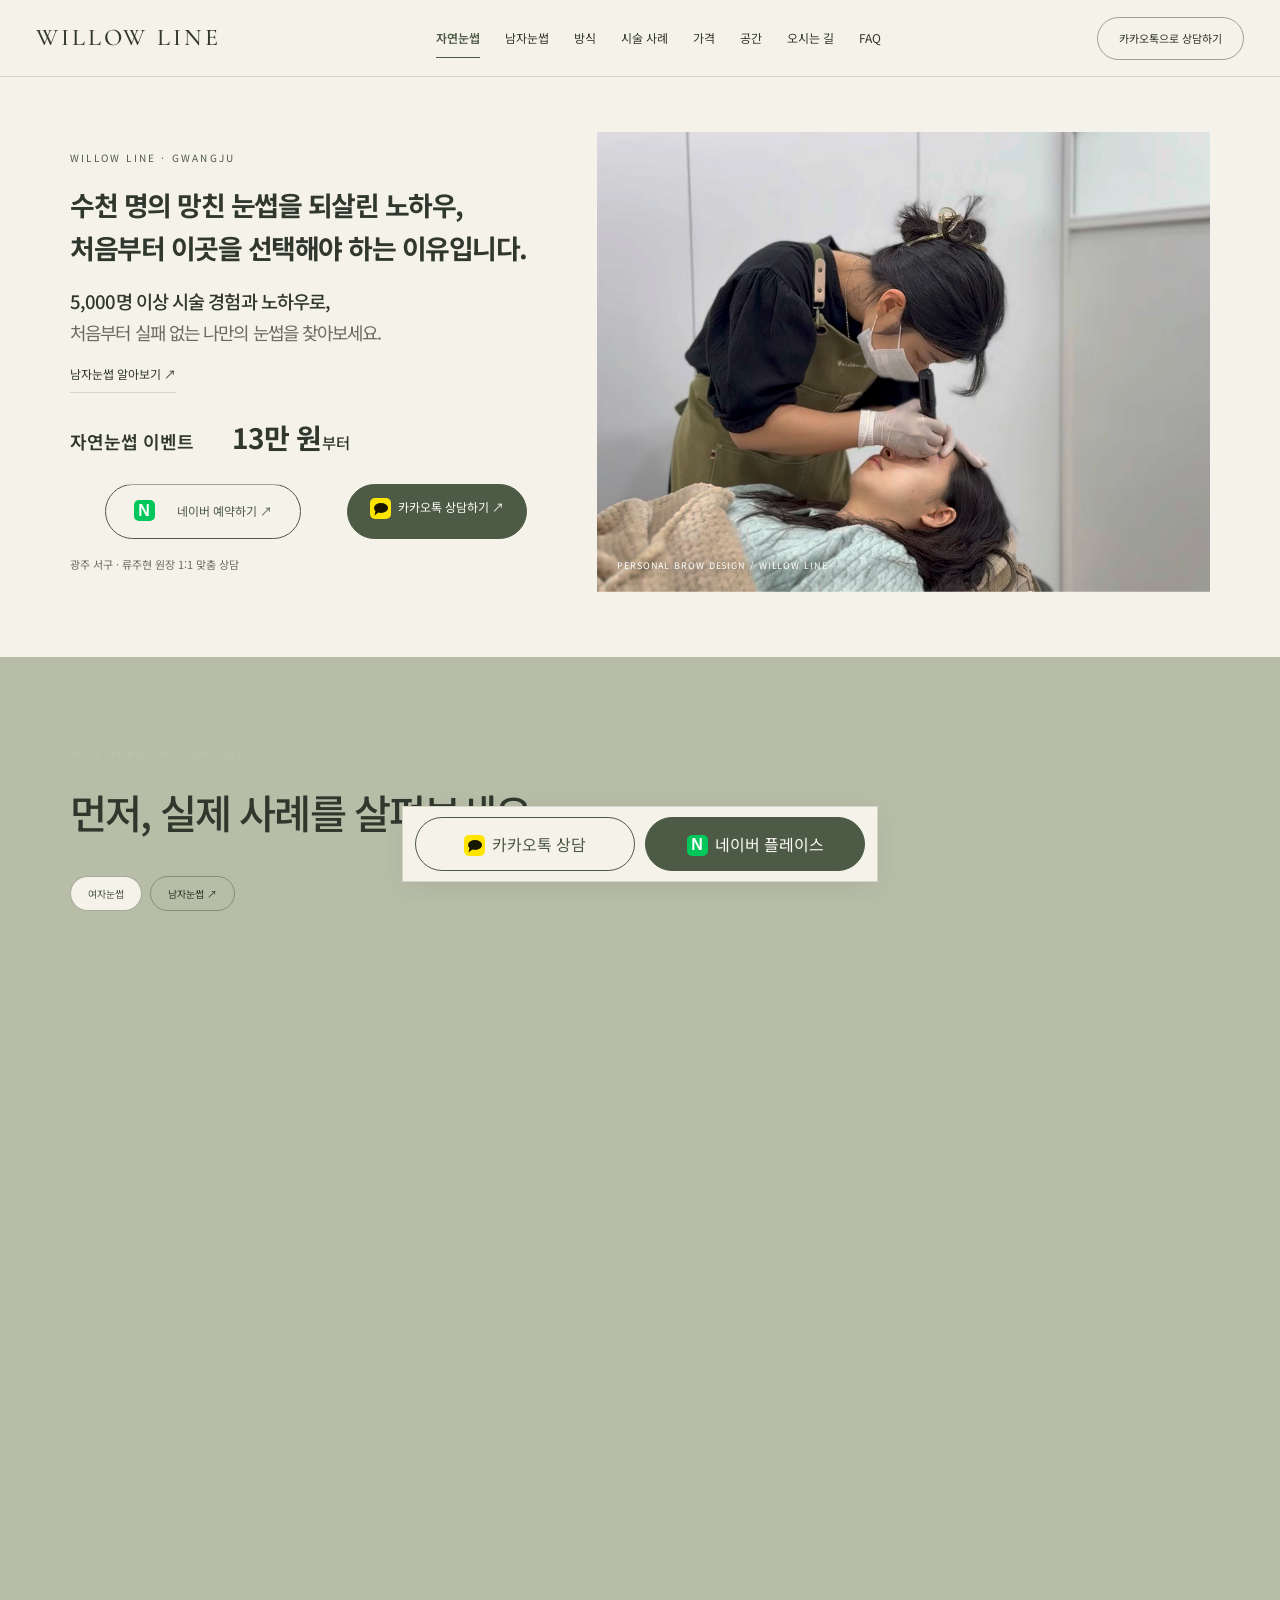
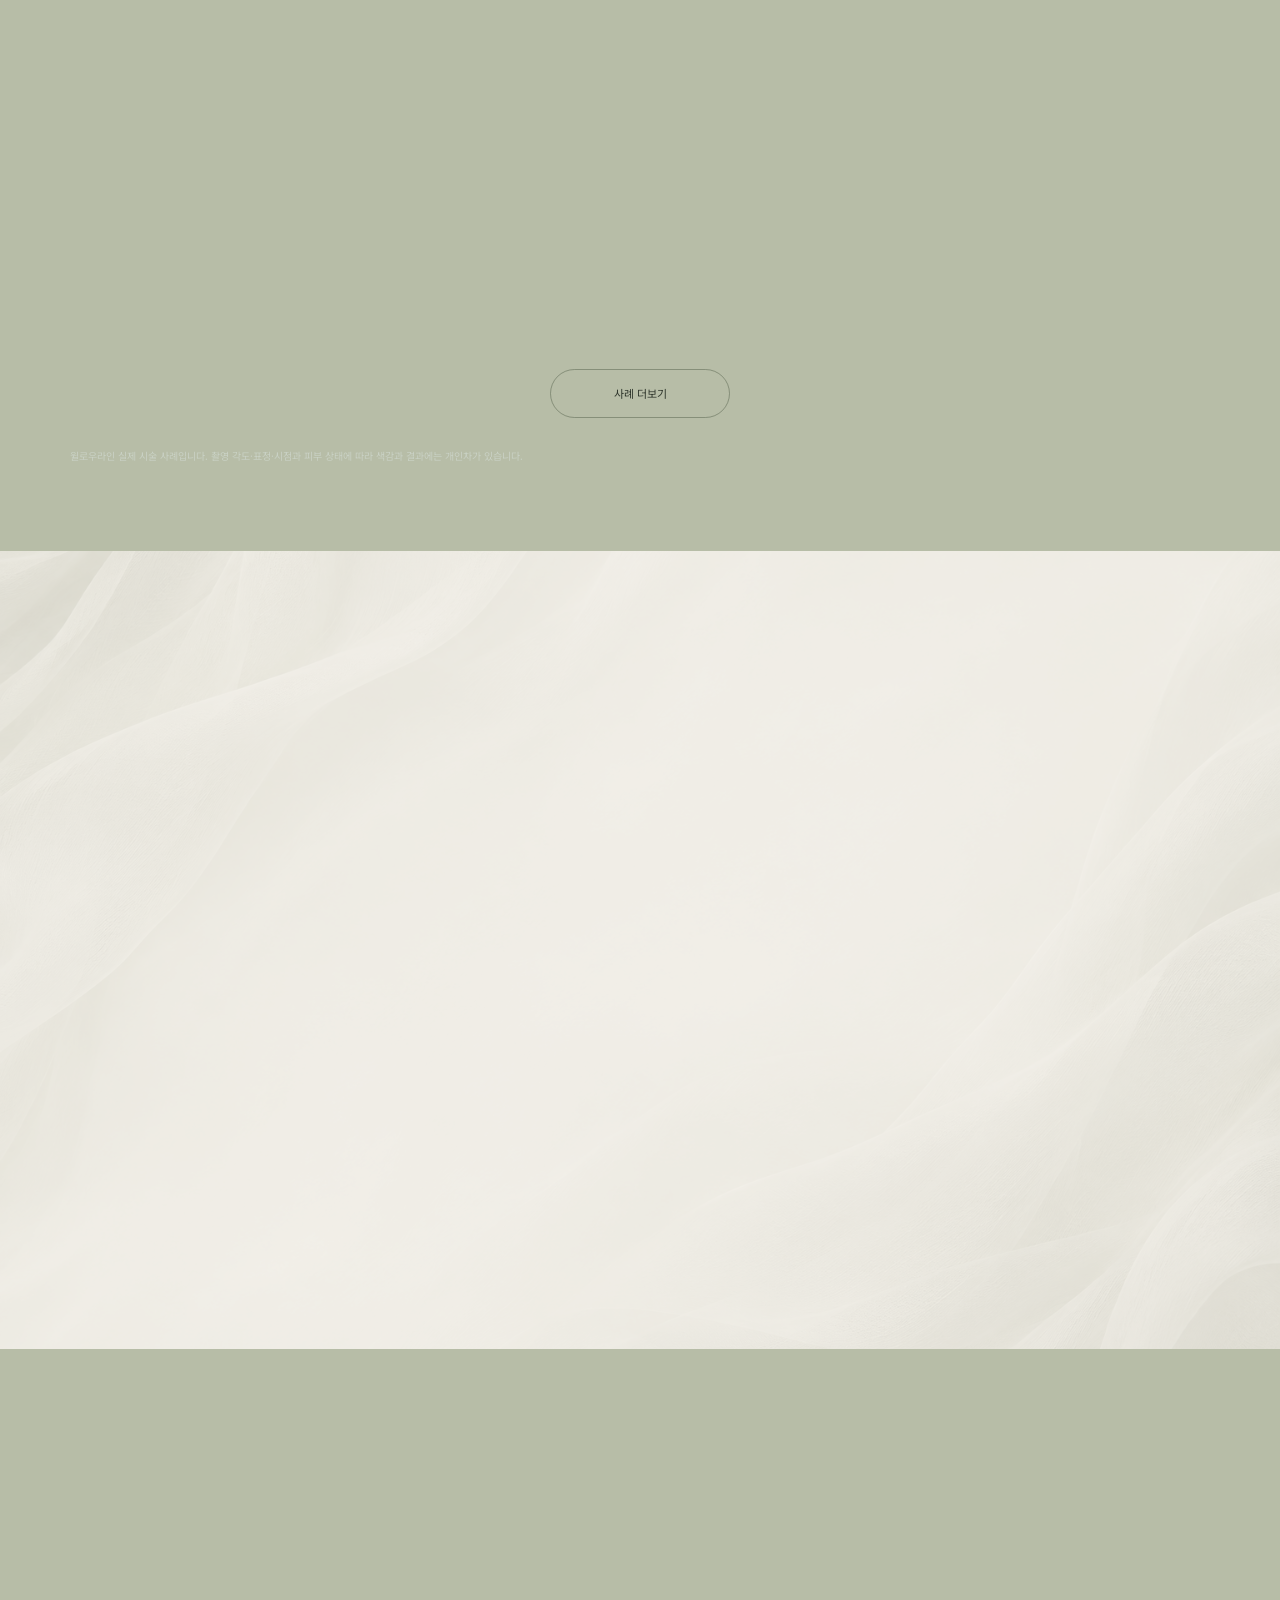
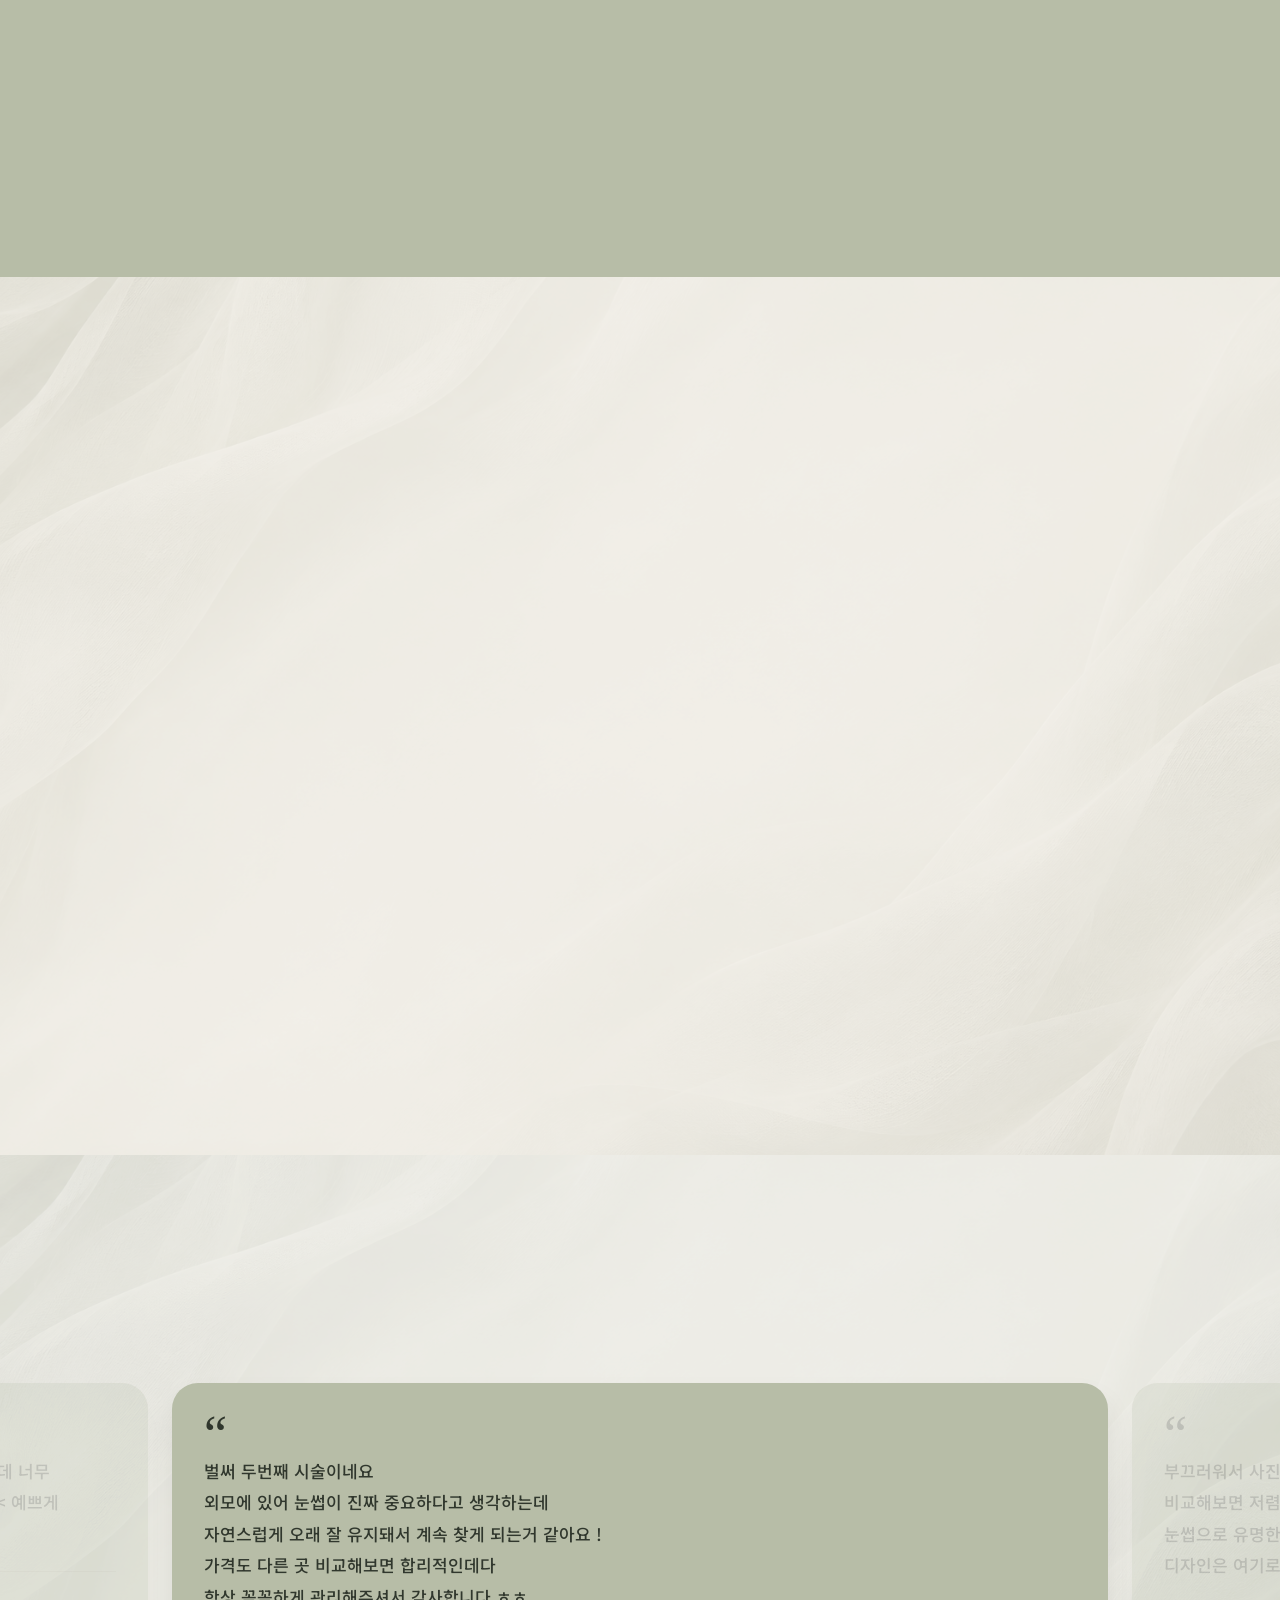
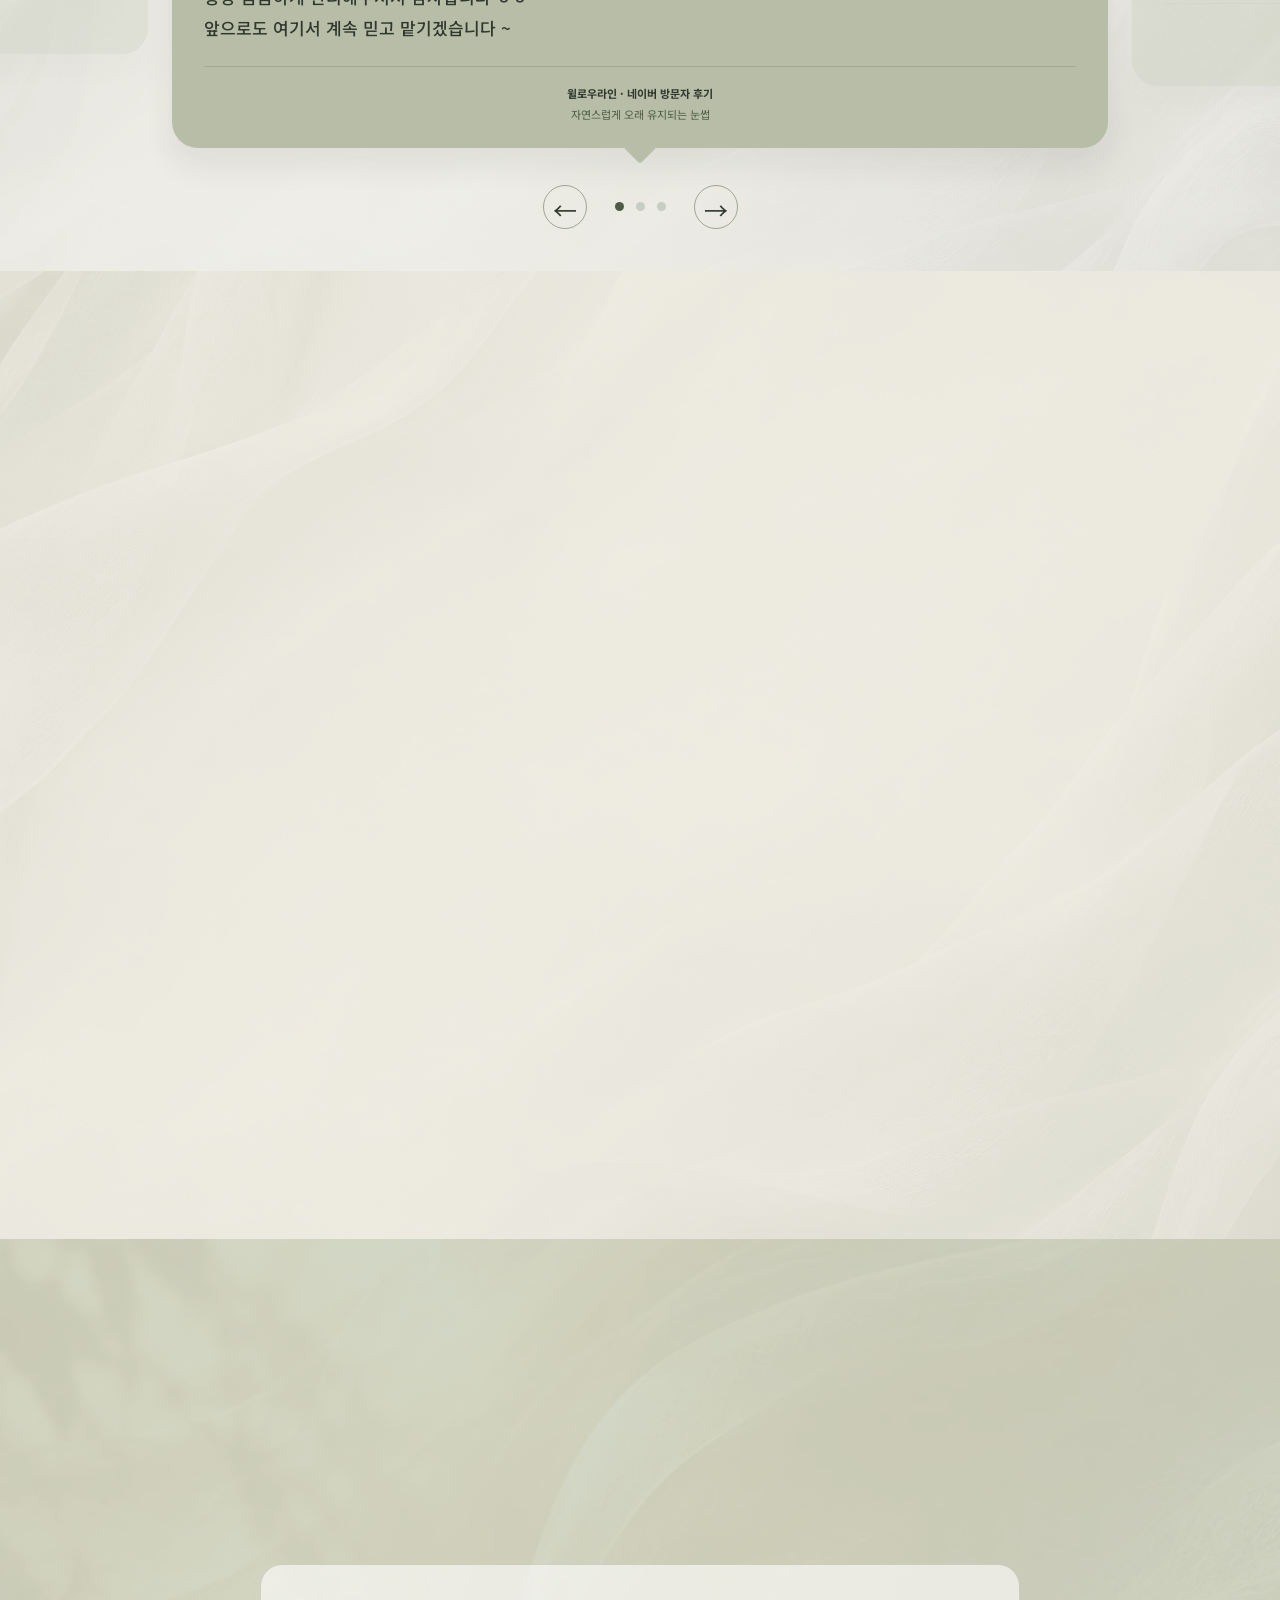
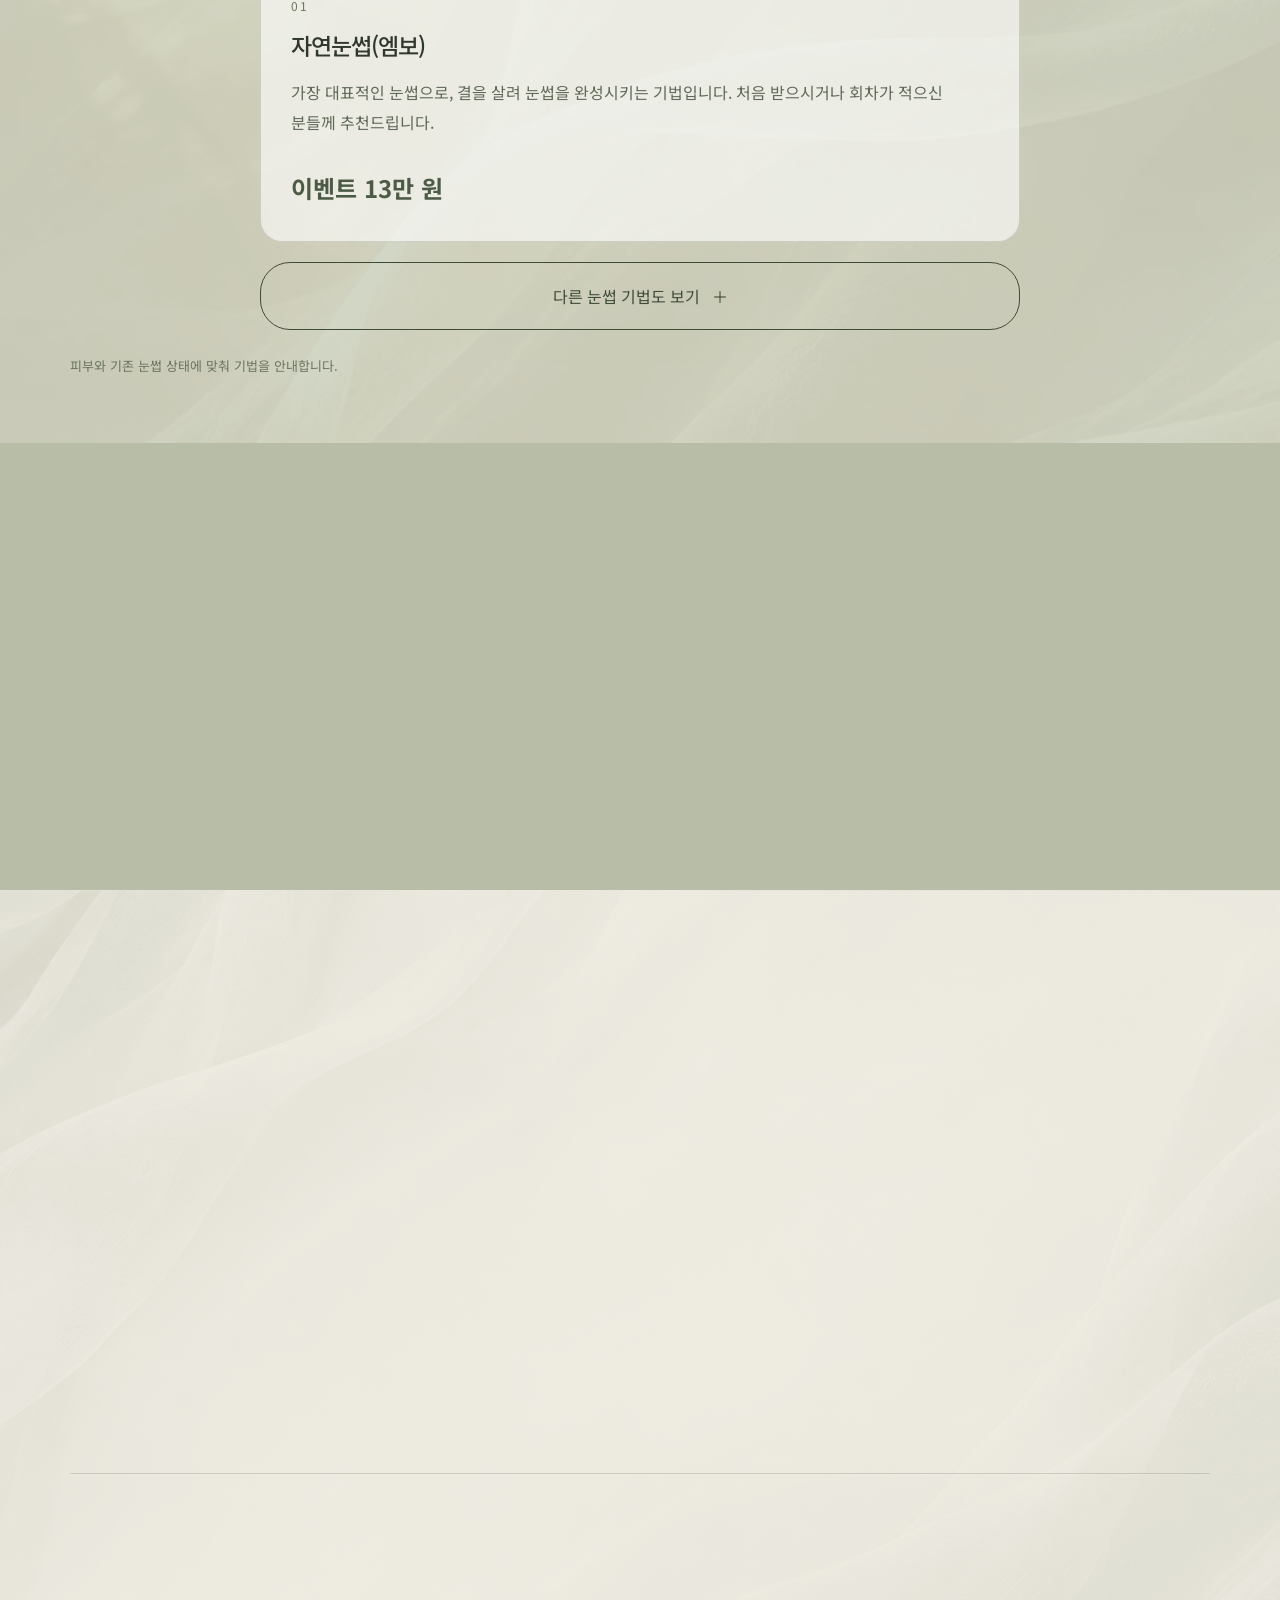
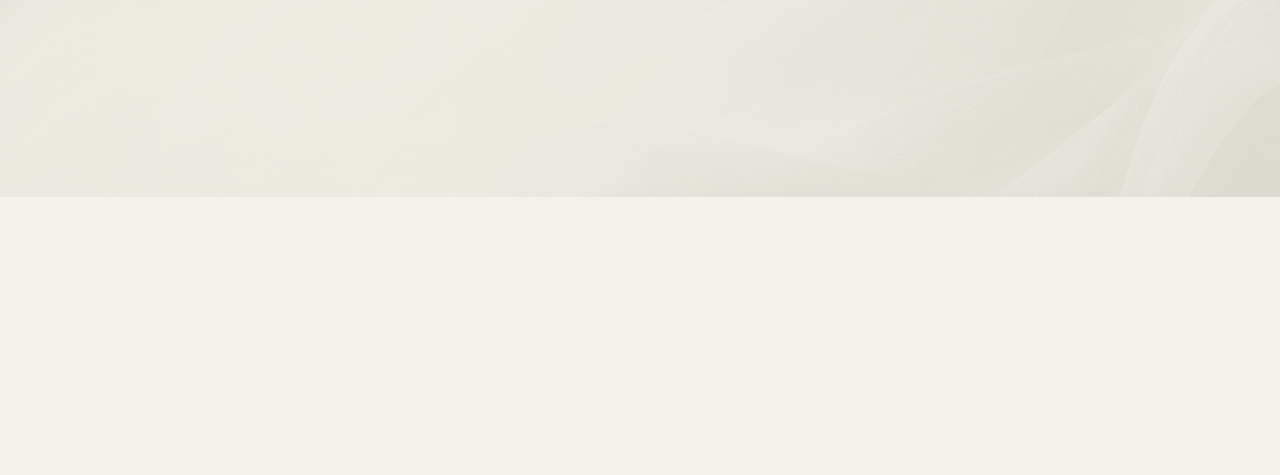
==== commit f874a84a: "Separate hero Naver booking and Kakao consultation" ====
--- a/index.html
+++ b/index.html
@@ -1 +1 @@
-<!doctype html><html lang="ko"><head><meta charset="utf-8"><meta name="viewport" content="width=device-width,initial-scale=1"><meta name="robots" content="noindex,nofollow"><meta name="theme-color" content="#4d5b46"><title>윌로우라인 | 광주 자연눈썹 · 원래 내 눈썹처럼</title><meta name="description" content="광주 서구 윌로우라인 자연눈썹. 실제 시술 사례와 맞춤 상담, 자연눈썹 이벤트 13만 원 안내."><meta property="og:title" content="윌로우라인 · 광주 자연눈썹"><meta property="og:description" content="얼굴과 눈썹의 균형을 살피는 1:1 디자인. 실제 사례와 상담 안내."><meta property="og:type" content="website"><meta property="og:image" content="https://willowline.github.io/director-natural.jpg?v=profile67"><meta property="og:url" content="https://willowline.github.io/"><link rel="canonical" href="https://willowline.github.io/"><link rel="icon" href="./favicon.svg"><link rel="preconnect" href="https://fonts.googleapis.com"><link rel="preconnect" href="https://fonts.gstatic.com" crossorigin><link href="https://fonts.googleapis.com/css2?family=Cormorant+Garamond:wght@400;500&family=Noto+Sans+KR:wght@400;500;600;700&display=swap" rel="stylesheet"><link rel="stylesheet" href="./site.css?v=studio-motion49"><script>if('scrollRestoration'in history)history.scrollRestoration='manual';if(performance.getEntriesByType('navigation')[0]?.type==='reload'){if(location.hash)history.replaceState(history.state,'',location.pathname+location.search);addEventListener('pageshow',()=>{scrollTo({top:0,left:0,behavior:'instant'});requestAnimationFrame(()=>scrollTo({top:0,left:0,behavior:'instant'}))})}</script><style>.natural .hero .hero-copy-lines{font-size:clamp(19px,2.1vw,32px)}@media(max-width:850px){.natural .hero .hero-copy-lines{font-size:6vw;margin-left:-10px;margin-right:-10px;letter-spacing:-.085em}}</style><style>.hero-event.compact-prices{display:grid;gap:10px;padding:10px 0}.compact-prices>div{display:flex;align-items:baseline;gap:18px}.compact-prices>div>span{font-size:clamp(14px,1.5vw,18px);font-weight:600;min-width:8em}.compact-prices>div>strong{font-size:clamp(21px,2.4vw,28px);font-weight:700;line-height:1.3;letter-spacing:-.04em}</style><style>@keyframes heroArrive{from{opacity:0;transform:translateY(18px)}to{opacity:1;transform:translateY(0)}}@keyframes eventPop{0%,65%,100%{transform:translateY(0)}72%{transform:translateY(-7px)}79%{transform:translateY(0)}85%{transform:translateY(-3px)}92%{transform:translateY(0)}}@media(prefers-reduced-motion:no-preference){.natural .hero-copy-lines{animation:heroArrive .8s ease both}.natural .hero-experience{animation:heroArrive .8s .15s ease both}.natural .hero .crosslink,.natural .hero .actions{animation:heroArrive .8s .3s ease both}.natural .compact-prices>div{animation:eventPop 4.8s ease-in-out infinite}.natural .compact-prices>div:nth-child(2){animation-delay:.25s}}@media(prefers-reduced-motion:reduce){.natural .hero *{animation:none!important}}</style><style>.hero-event.compact-prices{row-gap:0}.compact-prices>div{padding:10px 0}.compact-prices>div+div{border-top:1px solid rgba(77,91,70,.14)}</style><style>.natural .hero{padding-top:30px;padding-bottom:32px}.natural .hero .eyebrow{margin-bottom:16px}.natural .hero .hero-experience{margin-top:16px}.natural .hero .crosslink{margin-top:16px}.natural .hero .hero-event{margin:14px 0 0;padding:2px 0}.natural .hero .actions{margin-top:14px}.natural .hero .info{margin-top:14px}.natural .hero-grid{row-gap:24px}</style><style>.process-photos .process-video{display:block;width:100%;aspect-ratio:3/4;object-fit:cover;object-position:center 45%;background:#e8e9e5}</style><style>.process-photos figure:nth-child(3) .process-video{filter:brightness(.82)}</style><style>.process-photos figure{min-width:0}.process-photos figure>img,.process-photos figure>video.process-video{display:block;width:100%;height:auto;aspect-ratio:3/4;object-fit:cover}.process-photos figure>img{object-position:center}.process-photos figcaption{margin-top:10px}</style><style>.gallery-grid .case-photo img{width:100%;aspect-ratio:3/4;object-fit:contain;background:#e9e8e2}</style><link rel="stylesheet" href="./studio-layout.css?v=studio-motion49"><link rel="stylesheet" href="./natural-mobile.css?v=mobile-hero50"><link rel="stylesheet" href="./review-refresh.css?v=sage-review54"><script defer src="./review-carousel.js?v=sage-review54"></script><style>.natural.reference-layout .combined-location{background:transparent;margin-top:32px;padding-top:30px;border-top:1px solid var(--studio-line);scroll-margin-top:100px}.combined-location h3{font-size:22px;font-weight:500;margin:0 0 12px}.combined-location p{font-size:12px;color:var(--muted)}.combined-location .text-link{font-size:12px}.combined-location dl{margin-top:0}@media(max-width:850px){.natural.reference-layout .combined-location{margin-top:25px;padding-top:25px}.combined-location .location-grid{gap:20px}.combined-location h3{font-size:20px}}</style><link rel="stylesheet" href="./natural-sage.css?v=tone70"><style>body.natural.reference-layout #price .price-grid{grid-template-columns:minmax(0,760px);justify-content:center}body.natural.reference-layout #price .price-grid>div{min-width:0}body.natural.reference-layout #price .offer{width:100%}</style><style>.natural.reference-layout #work .case{border:0;background:transparent;padding:0}.natural.reference-layout #work .case-photo{border:0}.natural.reference-layout #work .case-meta{display:none}</style><link rel="stylesheet" href="./light-texture.css?v=light66"><link rel="stylesheet" href="./process-mobile.css?v=process78"><link rel="stylesheet" href="./techniques.css?v=sage85"><link rel="stylesheet" href="./booking-motion.css?v=regular96"><link rel="stylesheet" href="./video-cards.css?v=apply91"><style>body.natural.reference-layout #concerns .concern h3{font-size:clamp(23px,2.2vw,30px)!important;line-height:1.5;word-break:keep-all}</style><link rel="stylesheet" href="./technique-expand.css?v=104"><link rel="stylesheet" href="./service-icons.css?v=106"></head><body class="natural reference-layout"><a class="skip" href="#main">본문 바로가기</a><header class="top"><div class="wrap top-inner"><a class="brand" href="./index.html" aria-label="윌로우라인 자연눈썹 홈">WILLOW LINE</a><nav class="main-nav" aria-label="주요 메뉴"><div class="category"><a href="./index.html" aria-current="page">자연눈썹</a><a href="./men.html">남자눈썹</a></div><div class="section-nav" id="section-nav"><a href="#method">방식</a><a href="#work">시술 사례</a><a href="#price">가격</a><a href="#space">공간</a><a href="#location">오시는 길</a><a href="#concerns">FAQ</a></div></nav><a class="header-cta" href="https://pf.kakao.com/_fxhxkMG" target="_blank" rel="noopener noreferrer">카카오톡으로 상담하기</a><button class="menu-button" type="button" aria-label="페이지 메뉴" aria-controls="section-nav" aria-expanded="false">☰</button></div></header><main id="main"><section class="hero" id="top"><div class="wrap hero-grid"><div><span class="eyebrow">WILLOW LINE · GWANGJU</span><h1 class="hero-copy-lines"><span>수천 명의 망친 눈썹을<br class="mobile-hero-break"> 되살린 노하우,</span><span>처음부터 이곳을<br class="mobile-hero-break"> 선택해야 하는 이유입니다.</span></h1><p class="hero-experience"><strong>5,000명 이상 시술 경험과 노하우로,</strong><span>처음부터 실패 없는 나만의 눈썹을 찾아보세요.</span></p><a class="text-link crosslink" href="./men.html">남자눈썹 알아보기 ↗</a><div class="hero-event compact-prices"><div><span>자연눈썹 이벤트</span><strong>13만 원<small class="price-from">부터</small></strong></div></div><div class="actions"><a class="pill booking-bounce" href="https://m.place.naver.com/place/2011356206/ticket" target="_blank" rel="noopener noreferrer"><span class="service-icon106 naver" aria-hidden="true">N</span>네이버 예약하기 ↗</a><a class="pill solid" href="https://map.naver.com/p/entry/place/2011356206?placePath=%2Fhome" target="_blank" rel="noopener noreferrer"><span class="service-icon106 naver" aria-hidden="true">N</span>네이버 플레이스 ↗</a></div><p class="info">광주 서구 · 류주현 원장 1:1 맞춤 상담</p></div><figure class="hero-media"><video id="studio-film" autoplay muted loop playsinline preload="metadata" poster="./natural-work-poster.png" aria-label="윌로우라인 실제 시술 영상"><source src="./natural-work.mp4?v=tone70" type="video/mp4"></video><figcaption class="caption">PERSONAL BROW DESIGN / WILLOW LINE</figcaption></figure></div></section><section class="section gallery-section natural-proof" id="work"><div class="wrap"><div class="head inline"><div><span class="eyebrow">REAL WORK / WILLOW LINE</span><h2 class="title">먼저, 실제 사례를 살펴보세요.</h2></div></div><div class="filters" aria-label="시술 사례 분류"><button class="filter" data-filter="women" aria-pressed="true">여자눈썹</button><a class="filter" href="./men.html">남자눈썹 ↗</a></div><div class="gallery-grid" data-initial-count="6"><button class="case" data-photo="./gallery-women-01.jpg" data-category="women" data-caption="여자눈썹 실제 시술 사례 01 · 촬영 조건과 시술 결과에는 개인차가 있습니다." aria-label="여자눈썹 실제 시술 사례 01 크게 보기"><div class="case-photo"><img src="./gallery-women-01.jpg" loading="lazy" alt="여자눈썹 실제 시술 사례 01"></div></button><button class="case" data-photo="./gallery-women-02.jpg" data-category="women" data-caption="여자눈썹 실제 시술 사례 02 · 촬영 조건과 시술 결과에는 개인차가 있습니다." aria-label="여자눈썹 실제 시술 사례 02 크게 보기"><div class="case-photo"><img src="./gallery-women-02.jpg" loading="lazy" alt="여자눈썹 실제 시술 사례 02"></div></button><button class="case" data-photo="./gallery-women-03.jpg" data-category="women" data-caption="여자눈썹 실제 시술 사례 03 · 촬영 조건과 시술 결과에는 개인차가 있습니다." aria-label="여자눈썹 실제 시술 사례 03 크게 보기"><div class="case-photo"><img src="./gallery-women-03.jpg" loading="lazy" alt="여자눈썹 실제 시술 사례 03"></div></button><button class="case" data-photo="./gallery-women-04.jpg" data-category="women" data-caption="여자눈썹 실제 시술 사례 04 · 촬영 조건과 시술 결과에는 개인차가 있습니다." aria-label="여자눈썹 실제 시술 사례 04 크게 보기"><div class="case-photo"><img src="./gallery-women-04.jpg" loading="lazy" alt="여자눈썹 실제 시술 사례 04"></div></button><button class="case" data-photo="./gallery-women-05.jpg" data-category="women" data-caption="여자눈썹 실제 시술 사례 05 · 촬영 조건과 시술 결과에는 개인차가 있습니다." aria-label="여자눈썹 실제 시술 사례 05 크게 보기"><div class="case-photo"><img src="./gallery-women-05.jpg" loading="lazy" alt="여자눈썹 실제 시술 사례 05"></div></button><button class="case" data-photo="./gallery-women-06.jpg" data-category="women" data-caption="여자눈썹 실제 시술 사례 06 · 촬영 조건과 시술 결과에는 개인차가 있습니다." aria-label="여자눈썹 실제 시술 사례 06 크게 보기"><div class="case-photo"><img src="./gallery-women-06.jpg" loading="lazy" alt="여자눈썹 실제 시술 사례 06"></div></button><button class="case" data-photo="./gallery-women-07.jpg" data-category="women" data-caption="여자눈썹 실제 시술 사례 07 · 촬영 조건과 시술 결과에는 개인차가 있습니다." aria-label="여자눈썹 실제 시술 사례 07 크게 보기"><div class="case-photo"><img src="./gallery-women-07.jpg" loading="lazy" alt="여자눈썹 실제 시술 사례 07"></div></button><button class="case" data-photo="./gallery-women-08.jpg" data-category="women" data-caption="여자눈썹 실제 시술 사례 08 · 촬영 조건과 시술 결과에는 개인차가 있습니다." aria-label="여자눈썹 실제 시술 사례 08 크게 보기"><div class="case-photo"><img src="./gallery-women-08.jpg" loading="lazy" alt="여자눈썹 실제 시술 사례 08"></div></button><button class="case" data-photo="./gallery-men-01.jpg" data-category="men" data-caption="남자눈썹 실제 시술 사례 01 · 촬영 조건과 시술 결과에는 개인차가 있습니다." aria-label="남자눈썹 실제 시술 사례 01 크게 보기"><div class="case-photo"><img src="./gallery-men-01.jpg" loading="lazy" alt="남자눈썹 실제 시술 사례 01"></div></button><button class="case" data-photo="./gallery-men-02.jpg" data-category="men" data-caption="남자눈썹 실제 시술 사례 02 · 촬영 조건과 시술 결과에는 개인차가 있습니다." aria-label="남자눈썹 실제 시술 사례 02 크게 보기"><div class="case-photo"><img src="./gallery-men-02.jpg" loading="lazy" alt="남자눈썹 실제 시술 사례 02"></div></button><button class="case" data-photo="./gallery-men-03.jpg" data-category="men" data-caption="남자눈썹 실제 시술 사례 03 · 촬영 조건과 시술 결과에는 개인차가 있습니다." aria-label="남자눈썹 실제 시술 사례 03 크게 보기"><div class="case-photo"><img src="./gallery-men-03.jpg" loading="lazy" alt="남자눈썹 실제 시술 사례 03"></div></button><button class="case" data-photo="./gallery-men-04.jpg" data-category="men" data-caption="남자눈썹 실제 시술 사례 04 · 촬영 조건과 시술 결과에는 개인차가 있습니다." aria-label="남자눈썹 실제 시술 사례 04 크게 보기"><div class="case-photo"><img src="./gallery-men-04.jpg" loading="lazy" alt="남자눈썹 실제 시술 사례 04"></div></button><button class="case" data-photo="./gallery-men-05.jpg" data-category="men" data-caption="남자눈썹 실제 시술 사례 05 · 촬영 조건과 시술 결과에는 개인차가 있습니다." aria-label="남자눈썹 실제 시술 사례 05 크게 보기"><div class="case-photo"><img src="./gallery-men-05.jpg" loading="lazy" alt="남자눈썹 실제 시술 사례 05"></div></button><button class="case" data-photo="./gallery-men-06.jpg" data-category="men" data-caption="남자눈썹 실제 시술 사례 06 · 촬영 조건과 시술 결과에는 개인차가 있습니다." aria-label="남자눈썹 실제 시술 사례 06 크게 보기"><div class="case-photo"><img src="./gallery-men-06.jpg" loading="lazy" alt="남자눈썹 실제 시술 사례 06"></div></button><button class="case" data-photo="./gallery-men-07.jpg" data-category="men" data-caption="남자눈썹 실제 시술 사례 07 · 촬영 조건과 시술 결과에는 개인차가 있습니다." aria-label="남자눈썹 실제 시술 사례 07 크게 보기"><div class="case-photo"><img src="./gallery-men-07.jpg" loading="lazy" alt="남자눈썹 실제 시술 사례 07"></div></button><button class="case" data-photo="./gallery-men-08.jpg" data-category="men" data-caption="남자눈썹 실제 시술 사례 08 · 촬영 조건과 시술 결과에는 개인차가 있습니다." aria-label="남자눈썹 실제 시술 사례 08 크게 보기"><div class="case-photo"><img src="./gallery-men-08.jpg" loading="lazy" alt="남자눈썹 실제 시술 사례 08"></div></button></div><button class="more" type="button">사례 더 보기</button><p class="note">윌로우라인 실제 시술 사례입니다. 촬영 각도·표정·시점과 피부 상태에 따라 색감과 결과에는 개인차가 있습니다.</p></div></section><section class="section director-section" id="director"><div class="wrap director-grid"><figure class="director-photo"><img src="./director-natural.jpg" loading="lazy" alt="윌로우라인 류주현 원장 프로필 사진"><figcaption><strong>류주현 원장</strong><span>윌로우라인 · 반영구 시술 경력 4년 차</span></figcaption></figure><div class="director-content"><span class="eyebrow">DIRECTOR / WILLOW LINE</span><h2 class="statement">한 사람의 얼굴에,<br>한 사람의 디자인.</h2><p class="director-lead">눈썹만 채우기보다, 얼굴의 균형을 먼저 살핍니다.</p><dl class="director-facts"><div><dt>피부미용 국가기술자격</dt><dd>피부와 작업의 기본부터 세심하게</dd></div><div><dt>헤어스트록 부문 대회 수상</dt><dd>눈썹 결의 방향과 연결을 연구합니다</dd></div><div><dt>결 패턴 연구 · 소묘 수업 이수</dt><dd>자연스러운 흐름과 입체감을 위한 연습</dd></div></dl></div></div></section><section class="section philosophy" id="philosophy"><div class="wrap philosophy-layout"><span class="eyebrow">OUR STORY</span><div><h2 class="statement"><span class="story-headline-line">“우리 딸이 배워서 아빠 해줘.”</span><br><span class="story-headline-line">윌로우라인은 그 한마디에서 시작됐습니다.</span></h2><p>아버지의 얼굴에 남은 어색한 눈썹.<br>매일 마주했기에, 자연스러움만큼은 타협하지 않기로 했습니다.</p><a class="text-link" style="color:#f8f7f2;border-color:#ffffff55;margin-top:20px" href="https://m.blog.naver.com/rjh9609/224462083662?recommendTrackingCode=2" target="_blank" rel="noopener noreferrer">윌로우라인블로그 <span aria-hidden="true">+</span></a></div></div></section><section class="section concerns" id="concerns"><div class="wrap"><div class="head"><span class="eyebrow">BEFORE YOU BOOK</span><h2 class="title">예약 전에,<br class="mobile-only"> 이런 점이 궁금하셨죠.</h2></div><div class="concerns-grid"><article class="concern"><span>01</span><h3>내 얼굴에도 어울릴까요?</h3><p>얼굴형과 눈매, 남아 있는 모량과 결 방향을 살피고 원하는 분위기를 함께 이야기합니다.</p></article><article class="concern"><span>02</span><h3>너무 진해지지는 않을까요?</h3><p>자연스러운 표현을 지향합니다. 직후에는 일시적으로 진하게 느껴질 수 있으며 회복·탈각을 거치며 부드러워집니다.</p></article><article class="concern"><span>03</span><h3>통증이 걱정돼요.</h3><p>피부 민감도와 컨디션에 따라 개인차가 있습니다. 걱정되는 점을 미리 말씀해 주시면 피부 반응을 살피며 진행합니다.</p></article><article class="concern"><span>04</span><h3>기존 눈썹문신이 남아 있어요.</h3><p>현재 눈썹 사진으로 먼저 상담해 주세요. 잔흔의 색과 진하기, 피부 상태에 따라 적합한 방향을 안내합니다.</p></article><article class="concern"><span>05</span><h3>자연눈썹과 헤어스트록 중 무엇이 맞을까요?</h3><p>자연눈썹(엠보)과 헤어스트록은 별도 기법이며 가격도 다릅니다. 모량·피부·잔흔과 원하는 느낌을 살펴 제안합니다. 이 페이지의 13만 원 이벤트는 자연눈썹(엠보) 기준입니다.</p></article></div></div></section><section class="section reviews client-reviews" id="reviews"><div class="wrap"><div class="head review-heading"><span class="eyebrow">WORDS FROM OUR CLIENTS</span><h2 class="title">고객님들의 리얼 후기</h2><p class="desc">윌로우라인을 방문한 고객님이 직접 남겨주신 이야기.</p></div><div class="review-carousel" aria-roledescription="캐러셀" aria-label="네이버 방문자 후기"><div class="review-window"><div class="review-track"><article class="review-slide" aria-label="후기 1 / 3"><div class="review-bubble"><span class="quote-mark" aria-hidden="true">“</span><blockquote>벌써 두번째 시술이네요<br>외모에 있어 눈썹이 진짜 중요하다고 생각하는데<br>자연스럽게 오래 잘 유지돼서 계속 찾게 되는거 같아요 !<br>가격도 다른 곳 비교해보면 합리적인데다<br>항상 꼼꼼하게 관리해주셔서 감사합니다 ㅎㅎ<br>앞으로도 여기서 계속 믿고 맡기겠습니다 ~</blockquote><div class="review-credit"><strong>윌로우라인 · 네이버 방문자 후기</strong><span>자연스럽게 오래 유지되는 눈썹</span></div></div></article><article class="review-slide" aria-label="후기 2 / 3"><div class="review-bubble"><span class="quote-mark" aria-hidden="true">“</span><blockquote>부끄러워서 사진은 못 올리지만 진짜 자연스럽고 생얼로도 당당하게 돌아다닐 수 있게 만들어주심!!! 금액도 다른 곳이랑 비교해보면 저렴한데 퀄리티는 더 높고 시술 받는 중에도 분위기 편안하게 만들어주셔서 받는 동안 재밌었어요ㅋㅋㅋ 눈썹으로 유명한 곳에서도 받아본 사람으로서 여기가 쵝오,, 이름값 다 필요없고 본인한테 맞는 샵 찾으세요!! 자연스러운 디자인은 여기로 정착💛</blockquote><div class="review-credit"><strong>윌로우라인 · 네이버 방문자 후기</strong><span>편안한 상담과 자연스러운 디자인</span></div></div></article><article class="review-slide" aria-label="후기 3 / 3"><div class="review-bubble"><span class="quote-mark" aria-hidden="true">“</span><blockquote>제가 눈썹 시술 받고 너무 자연스럽게 꼼꼼히 해주셔서 넘 마음에 들어가지구 저희 아부지도 예약해드렸는데 너무 잘해주신 것 같아요 ㅎㅎ 아빠도 엄청 만족스러워하셔서 뿌듯하구 자연스럽고 훨씬 젊어지신 것 같아요 &gt;.&lt; 예쁘게 해주셔서 감사합니다 ~!!</blockquote><div class="review-credit"><strong>윌로우라인 · 네이버 방문자 후기</strong><span>가족에게도 추천한 세심한 시술</span></div></div></article></div></div><div class="review-controls"><button type="button" class="review-prev" aria-label="이전 후기">←</button><div class="review-dots" aria-label="후기 선택"><button type="button" data-review="0" aria-label="1번째 후기" aria-pressed="true"></button><button type="button" data-review="1" aria-label="2번째 후기" aria-pressed="false"></button><button type="button" data-review="2" aria-label="3번째 후기" aria-pressed="false"></button></div><button type="button" class="review-next" aria-label="다음 후기">→</button></div></div></div></section><section class="section process" id="method"><div class="wrap"><div class="head"><span class="eyebrow">THE PROCESS</span><h2 class="title">상담부터 관리 안내까지.</h2><p class="desc">어떤 기법이 좋은지 공부해 오지 않으셔도 괜찮습니다. 원하는 느낌과 걱정되는 부분부터 알려주세요.</p></div><div class="process-photos"><figure><img src="./process-talk.jpg" loading="lazy" alt="윌로우라인 실제 01 · 상담 모습"><figcaption><span>01 · 상담</span><p class="process-caption-desc">기존 경험과 원하는 느낌, 걱정되는 부분을 나눕니다.</p></figcaption></figure><figure><video class="process-video" autoplay muted loop playsinline disablepictureinpicture disableremoteplayback preload="metadata" poster="./process-design-poster.png" aria-label="얼굴과 눈썹 디자인 확인 영상"><source src="./process-design.mp4" type="video/mp4"></video><figcaption><span>02 · 디자인 확인</span><p class="process-caption-desc">모량과 결 방향, 골격과 피부·잔흔을 살핍니다.</p></figcaption></figure><figure><video class="process-video" autoplay muted loop playsinline disablepictureinpicture disableremoteplayback preload="metadata" poster="./process-treatment-poster.png" aria-label="섬세한 시술 과정 영상"><source src="./process-treatment.mp4?v=tone70" type="video/mp4"></video><figcaption><span>03 · 디자인 및 섬세한 작업</span><p class="process-caption-desc">어울리는 디자인과 기법을 설명하고 피부 반응을 살피며 진행합니다.</p></figcaption></figure></div></div></section><section class="section techniques84" id="price"><div class="wrap"><div class="head"><span class="eyebrow">BROW TECHNIQUES</span><h2 class="title">내 눈썹에는<br>어떤 기법이 어울릴까요?</h2><p class="desc">결을 살릴지, 음영을 더할지.<br>지금 눈썹과 원하는 느낌에 맞춰 함께 고릅니다.</p></div><div class="technique-stack103"><article class="technique-card84"><span class="technique-num84">01</span><h3>자연눈썹(엠보)</h3><p>가장 대표적인 눈썹으로, 결을 살려 눈썹을 완성시키는 기법입니다. 처음 받으시거나 회차가 적으신 분들께 추천드립니다.</p><strong>이벤트 13만 원</strong></article><details class="technique-expand103"><summary>다른 눈썹 기법도 보기 <span class="plus103">＋</span></summary><div class="technique-rest103"><article class="technique-card84"><span class="technique-num84">02</span><h3>섀도우눈썹</h3><p>점으로 채우는 기법으로 아이브로우로 그린 듯 부드럽지만 자연눈썹(엠보)보다 또렷한 눈썹으로 완성됩니다. 모량이 많으신 분들께 추천드립니다.</p><strong>16만 원</strong></article><article class="technique-card84"><span class="technique-num84">03</span><h3>콤보눈썹</h3><p>결표현과 점이 동시에 들어가는 기법으로, 뒷쪽 모량이 적으신 분들께 추천드립니다.</p><strong>17만 원</strong></article><article class="technique-card84"><span class="technique-num84">04</span><h3>헤어스트록눈썹</h3><p>바늘 하나로 눈썹결을 그리는 방식으로, 깃털처럼 표현하여 가장 자연스러운 눈썹을 연출해드립니다. 통증에 예민하시거나 회차가 많으신 분들께는 필수입니다.</p><strong>25만 원</strong></article></div></details></div><p class="technique-note84">피부와 기존 눈썹 상태에 맞춰 기법을 안내합니다.</p></div></section><section class="section reserve" id="reserve"><div class="wrap"><span class="eyebrow">YOUR NEXT STEP</span><h2 class="title">지금 눈썹에서,<br>어떤 점이 가장 신경 쓰이세요?</h2><div class="actions"><a class="pill" href="https://pf.kakao.com/_fxhxkMG" target="_blank" rel="noopener noreferrer"><span class="service-icon106 kakao" aria-hidden="true"></span>원장님께 눈썹 상담하기 ↗</a><a class="pill solid" href="https://map.naver.com/p/entry/place/2011356206?placePath=%2Fhome" target="_blank" rel="noopener noreferrer"><span class="service-icon106 naver" aria-hidden="true">N</span>네이버 플레이스 ↗</a></div><small>예약 확정과 상세 조건은 매장 안내를 확인해 주세요.</small></div></section><section class="section space" id="space"><div class="wrap"><div class="head"><span class="eyebrow">SPACE & LOCATION</span><h2 class="title">윌로우라인의 공간과 오시는 길.</h2><p class="desc">상담과 작업에 집중할 수 있도록, 고객별 위생관리와 공간의 청결을 기본으로 지킵니다.</p></div><div class="space-grid"><img src="./studio.jpg" loading="lazy" alt="윌로우라인 매장 전경"><img src="./space-treatment.jpg" loading="lazy" alt="윌로우라인 시술 공간"><img src="./space-detail.jpg" loading="lazy" alt="윌로우라인 매장 내부"></div><div class="location combined-location" id="location"><div class="location-grid"><div><h3>광주 서구, 윌로우라인.</h3><p>방문 전 위치와 운영시간을 확인해 주세요.</p><a class="text-link" href="https://map.naver.com/p/entry/place/2011356206?placePath=%2Fhome" target="_blank" rel="noopener noreferrer">네이버 지도에서 위치 확인 ↗</a></div><div><dl><div><dt>주소</dt><dd>광주광역시 서구 상무대로1081번길 15, 1층</dd></div><div><dt>운영시간</dt><dd>평일 10:00–20:00<br>주말 10:00–18:00<br>일요일은 사전 요청 시 운영 가능</dd></div><div><dt>상담·예약</dt><dd>카카오톡 채널로 현재 눈썹과 원하는 느낌을 알려주세요.</dd></div></dl></div></div></div></div></section></main><footer class="footer"><div class="wrap"><div><div class="brand">WILLOW LINE</div><p>윌로우라인 · 원장 류주현<br>광주광역시 서구 상무대로1081번길 15, 1층<br>시술 결과는 피부 타입·기법·관리 방법에 따라 개인차가 있습니다.<br>© WILLOW LINE. All rights reserved.</p></div><div class="social"><a class="" href="https://www.instagram.com/willow__line" target="_blank" rel="noopener noreferrer">Instagram</a><a class="" href="https://blog.naver.com/rjh9609" target="_blank" rel="noopener noreferrer">Blog</a><a class="" href="https://pf.kakao.com/_fxhxkMG" target="_blank" rel="noopener noreferrer">KakaoTalk</a></div></div></footer><div class="booking" aria-label="빠른 상담과 위치 확인"><a class="pill" href="https://pf.kakao.com/_fxhxkMG" target="_blank" rel="noopener noreferrer"><span class="service-icon106 kakao" aria-hidden="true"></span>카카오톡 상담</a><a class="pill solid" href="https://map.naver.com/p/entry/place/2011356206?placePath=%2Fhome" target="_blank" rel="noopener noreferrer"><span class="service-icon106 naver" aria-hidden="true">N</span>네이버 플레이스</a></div><dialog aria-label="윌로우라인 실제 시술 사례"><button type="button" aria-label="사진 닫기">×</button><img src="./result-01.jpg" alt=""><p></p></dialog><script src="./site.js?v=gallery63" defer></script></body></html>
+<!doctype html><html lang="ko"><head><meta charset="utf-8"><meta name="viewport" content="width=device-width,initial-scale=1"><meta name="robots" content="noindex,nofollow"><meta name="theme-color" content="#4d5b46"><title>윌로우라인 | 광주 자연눈썹 · 원래 내 눈썹처럼</title><meta name="description" content="광주 서구 윌로우라인 자연눈썹. 실제 시술 사례와 맞춤 상담, 자연눈썹 이벤트 13만 원 안내."><meta property="og:title" content="윌로우라인 · 광주 자연눈썹"><meta property="og:description" content="얼굴과 눈썹의 균형을 살피는 1:1 디자인. 실제 사례와 상담 안내."><meta property="og:type" content="website"><meta property="og:image" content="https://willowline.github.io/director-natural.jpg?v=profile67"><meta property="og:url" content="https://willowline.github.io/"><link rel="canonical" href="https://willowline.github.io/"><link rel="icon" href="./favicon.svg"><link rel="preconnect" href="https://fonts.googleapis.com"><link rel="preconnect" href="https://fonts.gstatic.com" crossorigin><link href="https://fonts.googleapis.com/css2?family=Cormorant+Garamond:wght@400;500&family=Noto+Sans+KR:wght@400;500;600;700&display=swap" rel="stylesheet"><link rel="stylesheet" href="./site.css?v=studio-motion49"><script>if('scrollRestoration'in history)history.scrollRestoration='manual';if(performance.getEntriesByType('navigation')[0]?.type==='reload'){if(location.hash)history.replaceState(history.state,'',location.pathname+location.search);addEventListener('pageshow',()=>{scrollTo({top:0,left:0,behavior:'instant'});requestAnimationFrame(()=>scrollTo({top:0,left:0,behavior:'instant'}))})}</script><style>.natural .hero .hero-copy-lines{font-size:clamp(19px,2.1vw,32px)}@media(max-width:850px){.natural .hero .hero-copy-lines{font-size:6vw;margin-left:-10px;margin-right:-10px;letter-spacing:-.085em}}</style><style>.hero-event.compact-prices{display:grid;gap:10px;padding:10px 0}.compact-prices>div{display:flex;align-items:baseline;gap:18px}.compact-prices>div>span{font-size:clamp(14px,1.5vw,18px);font-weight:600;min-width:8em}.compact-prices>div>strong{font-size:clamp(21px,2.4vw,28px);font-weight:700;line-height:1.3;letter-spacing:-.04em}</style><style>@keyframes heroArrive{from{opacity:0;transform:translateY(18px)}to{opacity:1;transform:translateY(0)}}@keyframes eventPop{0%,65%,100%{transform:translateY(0)}72%{transform:translateY(-7px)}79%{transform:translateY(0)}85%{transform:translateY(-3px)}92%{transform:translateY(0)}}@media(prefers-reduced-motion:no-preference){.natural .hero-copy-lines{animation:heroArrive .8s ease both}.natural .hero-experience{animation:heroArrive .8s .15s ease both}.natural .hero .crosslink,.natural .hero .actions{animation:heroArrive .8s .3s ease both}.natural .compact-prices>div{animation:eventPop 4.8s ease-in-out infinite}.natural .compact-prices>div:nth-child(2){animation-delay:.25s}}@media(prefers-reduced-motion:reduce){.natural .hero *{animation:none!important}}</style><style>.hero-event.compact-prices{row-gap:0}.compact-prices>div{padding:10px 0}.compact-prices>div+div{border-top:1px solid rgba(77,91,70,.14)}</style><style>.natural .hero{padding-top:30px;padding-bottom:32px}.natural .hero .eyebrow{margin-bottom:16px}.natural .hero .hero-experience{margin-top:16px}.natural .hero .crosslink{margin-top:16px}.natural .hero .hero-event{margin:14px 0 0;padding:2px 0}.natural .hero .actions{margin-top:14px}.natural .hero .info{margin-top:14px}.natural .hero-grid{row-gap:24px}</style><style>.process-photos .process-video{display:block;width:100%;aspect-ratio:3/4;object-fit:cover;object-position:center 45%;background:#e8e9e5}</style><style>.process-photos figure:nth-child(3) .process-video{filter:brightness(.82)}</style><style>.process-photos figure{min-width:0}.process-photos figure>img,.process-photos figure>video.process-video{display:block;width:100%;height:auto;aspect-ratio:3/4;object-fit:cover}.process-photos figure>img{object-position:center}.process-photos figcaption{margin-top:10px}</style><style>.gallery-grid .case-photo img{width:100%;aspect-ratio:3/4;object-fit:contain;background:#e9e8e2}</style><link rel="stylesheet" href="./studio-layout.css?v=studio-motion49"><link rel="stylesheet" href="./natural-mobile.css?v=mobile-hero50"><link rel="stylesheet" href="./review-refresh.css?v=sage-review54"><script defer src="./review-carousel.js?v=sage-review54"></script><style>.natural.reference-layout .combined-location{background:transparent;margin-top:32px;padding-top:30px;border-top:1px solid var(--studio-line);scroll-margin-top:100px}.combined-location h3{font-size:22px;font-weight:500;margin:0 0 12px}.combined-location p{font-size:12px;color:var(--muted)}.combined-location .text-link{font-size:12px}.combined-location dl{margin-top:0}@media(max-width:850px){.natural.reference-layout .combined-location{margin-top:25px;padding-top:25px}.combined-location .location-grid{gap:20px}.combined-location h3{font-size:20px}}</style><link rel="stylesheet" href="./natural-sage.css?v=tone70"><style>body.natural.reference-layout #price .price-grid{grid-template-columns:minmax(0,760px);justify-content:center}body.natural.reference-layout #price .price-grid>div{min-width:0}body.natural.reference-layout #price .offer{width:100%}</style><style>.natural.reference-layout #work .case{border:0;background:transparent;padding:0}.natural.reference-layout #work .case-photo{border:0}.natural.reference-layout #work .case-meta{display:none}</style><link rel="stylesheet" href="./light-texture.css?v=light66"><link rel="stylesheet" href="./process-mobile.css?v=process78"><link rel="stylesheet" href="./techniques.css?v=sage85"><link rel="stylesheet" href="./booking-motion.css?v=regular96"><link rel="stylesheet" href="./video-cards.css?v=apply91"><style>body.natural.reference-layout #concerns .concern h3{font-size:clamp(23px,2.2vw,30px)!important;line-height:1.5;word-break:keep-all}</style><link rel="stylesheet" href="./technique-expand.css?v=104"><link rel="stylesheet" href="./service-icons.css?v=106"></head><body class="natural reference-layout"><a class="skip" href="#main">본문 바로가기</a><header class="top"><div class="wrap top-inner"><a class="brand" href="./index.html" aria-label="윌로우라인 자연눈썹 홈">WILLOW LINE</a><nav class="main-nav" aria-label="주요 메뉴"><div class="category"><a href="./index.html" aria-current="page">자연눈썹</a><a href="./men.html">남자눈썹</a></div><div class="section-nav" id="section-nav"><a href="#method">방식</a><a href="#work">시술 사례</a><a href="#price">가격</a><a href="#space">공간</a><a href="#location">오시는 길</a><a href="#concerns">FAQ</a></div></nav><a class="header-cta" href="https://pf.kakao.com/_fxhxkMG" target="_blank" rel="noopener noreferrer">카카오톡으로 상담하기</a><button class="menu-button" type="button" aria-label="페이지 메뉴" aria-controls="section-nav" aria-expanded="false">☰</button></div></header><main id="main"><section class="hero" id="top"><div class="wrap hero-grid"><div><span class="eyebrow">WILLOW LINE · GWANGJU</span><h1 class="hero-copy-lines"><span>수천 명의 망친 눈썹을<br class="mobile-hero-break"> 되살린 노하우,</span><span>처음부터 이곳을<br class="mobile-hero-break"> 선택해야 하는 이유입니다.</span></h1><p class="hero-experience"><strong>5,000명 이상 시술 경험과 노하우로,</strong><span>처음부터 실패 없는 나만의 눈썹을 찾아보세요.</span></p><a class="text-link crosslink" href="./men.html">남자눈썹 알아보기 ↗</a><div class="hero-event compact-prices"><div><span>자연눈썹 이벤트</span><strong>13만 원<small class="price-from">부터</small></strong></div></div><div class="actions"><a class="pill booking-bounce" href="https://m.place.naver.com/place/2011356206/ticket" target="_blank" rel="noopener noreferrer"><span class="service-icon106 naver" aria-hidden="true">N</span>네이버 예약하기 ↗</a><a class="pill solid" href="https://pf.kakao.com/_fxhxkMG" target="_blank" rel="noopener noreferrer"><span class="service-icon106 kakao" aria-hidden="true"></span>카카오톡 상담하기 ↗</a></div><p class="info">광주 서구 · 류주현 원장 1:1 맞춤 상담</p></div><figure class="hero-media"><video id="studio-film" autoplay muted loop playsinline preload="metadata" poster="./natural-work-poster.png" aria-label="윌로우라인 실제 시술 영상"><source src="./natural-work.mp4?v=tone70" type="video/mp4"></video><figcaption class="caption">PERSONAL BROW DESIGN / WILLOW LINE</figcaption></figure></div></section><section class="section gallery-section natural-proof" id="work"><div class="wrap"><div class="head inline"><div><span class="eyebrow">REAL WORK / WILLOW LINE</span><h2 class="title">먼저, 실제 사례를 살펴보세요.</h2></div></div><div class="filters" aria-label="시술 사례 분류"><button class="filter" data-filter="women" aria-pressed="true">여자눈썹</button><a class="filter" href="./men.html">남자눈썹 ↗</a></div><div class="gallery-grid" data-initial-count="6"><button class="case" data-photo="./gallery-women-01.jpg" data-category="women" data-caption="여자눈썹 실제 시술 사례 01 · 촬영 조건과 시술 결과에는 개인차가 있습니다." aria-label="여자눈썹 실제 시술 사례 01 크게 보기"><div class="case-photo"><img src="./gallery-women-01.jpg" loading="lazy" alt="여자눈썹 실제 시술 사례 01"></div></button><button class="case" data-photo="./gallery-women-02.jpg" data-category="women" data-caption="여자눈썹 실제 시술 사례 02 · 촬영 조건과 시술 결과에는 개인차가 있습니다." aria-label="여자눈썹 실제 시술 사례 02 크게 보기"><div class="case-photo"><img src="./gallery-women-02.jpg" loading="lazy" alt="여자눈썹 실제 시술 사례 02"></div></button><button class="case" data-photo="./gallery-women-03.jpg" data-category="women" data-caption="여자눈썹 실제 시술 사례 03 · 촬영 조건과 시술 결과에는 개인차가 있습니다." aria-label="여자눈썹 실제 시술 사례 03 크게 보기"><div class="case-photo"><img src="./gallery-women-03.jpg" loading="lazy" alt="여자눈썹 실제 시술 사례 03"></div></button><button class="case" data-photo="./gallery-women-04.jpg" data-category="women" data-caption="여자눈썹 실제 시술 사례 04 · 촬영 조건과 시술 결과에는 개인차가 있습니다." aria-label="여자눈썹 실제 시술 사례 04 크게 보기"><div class="case-photo"><img src="./gallery-women-04.jpg" loading="lazy" alt="여자눈썹 실제 시술 사례 04"></div></button><button class="case" data-photo="./gallery-women-05.jpg" data-category="women" data-caption="여자눈썹 실제 시술 사례 05 · 촬영 조건과 시술 결과에는 개인차가 있습니다." aria-label="여자눈썹 실제 시술 사례 05 크게 보기"><div class="case-photo"><img src="./gallery-women-05.jpg" loading="lazy" alt="여자눈썹 실제 시술 사례 05"></div></button><button class="case" data-photo="./gallery-women-06.jpg" data-category="women" data-caption="여자눈썹 실제 시술 사례 06 · 촬영 조건과 시술 결과에는 개인차가 있습니다." aria-label="여자눈썹 실제 시술 사례 06 크게 보기"><div class="case-photo"><img src="./gallery-women-06.jpg" loading="lazy" alt="여자눈썹 실제 시술 사례 06"></div></button><button class="case" data-photo="./gallery-women-07.jpg" data-category="women" data-caption="여자눈썹 실제 시술 사례 07 · 촬영 조건과 시술 결과에는 개인차가 있습니다." aria-label="여자눈썹 실제 시술 사례 07 크게 보기"><div class="case-photo"><img src="./gallery-women-07.jpg" loading="lazy" alt="여자눈썹 실제 시술 사례 07"></div></button><button class="case" data-photo="./gallery-women-08.jpg" data-category="women" data-caption="여자눈썹 실제 시술 사례 08 · 촬영 조건과 시술 결과에는 개인차가 있습니다." aria-label="여자눈썹 실제 시술 사례 08 크게 보기"><div class="case-photo"><img src="./gallery-women-08.jpg" loading="lazy" alt="여자눈썹 실제 시술 사례 08"></div></button><button class="case" data-photo="./gallery-men-01.jpg" data-category="men" data-caption="남자눈썹 실제 시술 사례 01 · 촬영 조건과 시술 결과에는 개인차가 있습니다." aria-label="남자눈썹 실제 시술 사례 01 크게 보기"><div class="case-photo"><img src="./gallery-men-01.jpg" loading="lazy" alt="남자눈썹 실제 시술 사례 01"></div></button><button class="case" data-photo="./gallery-men-02.jpg" data-category="men" data-caption="남자눈썹 실제 시술 사례 02 · 촬영 조건과 시술 결과에는 개인차가 있습니다." aria-label="남자눈썹 실제 시술 사례 02 크게 보기"><div class="case-photo"><img src="./gallery-men-02.jpg" loading="lazy" alt="남자눈썹 실제 시술 사례 02"></div></button><button class="case" data-photo="./gallery-men-03.jpg" data-category="men" data-caption="남자눈썹 실제 시술 사례 03 · 촬영 조건과 시술 결과에는 개인차가 있습니다." aria-label="남자눈썹 실제 시술 사례 03 크게 보기"><div class="case-photo"><img src="./gallery-men-03.jpg" loading="lazy" alt="남자눈썹 실제 시술 사례 03"></div></button><button class="case" data-photo="./gallery-men-04.jpg" data-category="men" data-caption="남자눈썹 실제 시술 사례 04 · 촬영 조건과 시술 결과에는 개인차가 있습니다." aria-label="남자눈썹 실제 시술 사례 04 크게 보기"><div class="case-photo"><img src="./gallery-men-04.jpg" loading="lazy" alt="남자눈썹 실제 시술 사례 04"></div></button><button class="case" data-photo="./gallery-men-05.jpg" data-category="men" data-caption="남자눈썹 실제 시술 사례 05 · 촬영 조건과 시술 결과에는 개인차가 있습니다." aria-label="남자눈썹 실제 시술 사례 05 크게 보기"><div class="case-photo"><img src="./gallery-men-05.jpg" loading="lazy" alt="남자눈썹 실제 시술 사례 05"></div></button><button class="case" data-photo="./gallery-men-06.jpg" data-category="men" data-caption="남자눈썹 실제 시술 사례 06 · 촬영 조건과 시술 결과에는 개인차가 있습니다." aria-label="남자눈썹 실제 시술 사례 06 크게 보기"><div class="case-photo"><img src="./gallery-men-06.jpg" loading="lazy" alt="남자눈썹 실제 시술 사례 06"></div></button><button class="case" data-photo="./gallery-men-07.jpg" data-category="men" data-caption="남자눈썹 실제 시술 사례 07 · 촬영 조건과 시술 결과에는 개인차가 있습니다." aria-label="남자눈썹 실제 시술 사례 07 크게 보기"><div class="case-photo"><img src="./gallery-men-07.jpg" loading="lazy" alt="남자눈썹 실제 시술 사례 07"></div></button><button class="case" data-photo="./gallery-men-08.jpg" data-category="men" data-caption="남자눈썹 실제 시술 사례 08 · 촬영 조건과 시술 결과에는 개인차가 있습니다." aria-label="남자눈썹 실제 시술 사례 08 크게 보기"><div class="case-photo"><img src="./gallery-men-08.jpg" loading="lazy" alt="남자눈썹 실제 시술 사례 08"></div></button></div><button class="more" type="button">사례 더 보기</button><p class="note">윌로우라인 실제 시술 사례입니다. 촬영 각도·표정·시점과 피부 상태에 따라 색감과 결과에는 개인차가 있습니다.</p></div></section><section class="section director-section" id="director"><div class="wrap director-grid"><figure class="director-photo"><img src="./director-natural.jpg" loading="lazy" alt="윌로우라인 류주현 원장 프로필 사진"><figcaption><strong>류주현 원장</strong><span>윌로우라인 · 반영구 시술 경력 4년 차</span></figcaption></figure><div class="director-content"><span class="eyebrow">DIRECTOR / WILLOW LINE</span><h2 class="statement">한 사람의 얼굴에,<br>한 사람의 디자인.</h2><p class="director-lead">눈썹만 채우기보다, 얼굴의 균형을 먼저 살핍니다.</p><dl class="director-facts"><div><dt>피부미용 국가기술자격</dt><dd>피부와 작업의 기본부터 세심하게</dd></div><div><dt>헤어스트록 부문 대회 수상</dt><dd>눈썹 결의 방향과 연결을 연구합니다</dd></div><div><dt>결 패턴 연구 · 소묘 수업 이수</dt><dd>자연스러운 흐름과 입체감을 위한 연습</dd></div></dl></div></div></section><section class="section philosophy" id="philosophy"><div class="wrap philosophy-layout"><span class="eyebrow">OUR STORY</span><div><h2 class="statement"><span class="story-headline-line">“우리 딸이 배워서 아빠 해줘.”</span><br><span class="story-headline-line">윌로우라인은 그 한마디에서 시작됐습니다.</span></h2><p>아버지의 얼굴에 남은 어색한 눈썹.<br>매일 마주했기에, 자연스러움만큼은 타협하지 않기로 했습니다.</p><a class="text-link" style="color:#f8f7f2;border-color:#ffffff55;margin-top:20px" href="https://m.blog.naver.com/rjh9609/224462083662?recommendTrackingCode=2" target="_blank" rel="noopener noreferrer">윌로우라인블로그 <span aria-hidden="true">+</span></a></div></div></section><section class="section concerns" id="concerns"><div class="wrap"><div class="head"><span class="eyebrow">BEFORE YOU BOOK</span><h2 class="title">예약 전에,<br class="mobile-only"> 이런 점이 궁금하셨죠.</h2></div><div class="concerns-grid"><article class="concern"><span>01</span><h3>내 얼굴에도 어울릴까요?</h3><p>얼굴형과 눈매, 남아 있는 모량과 결 방향을 살피고 원하는 분위기를 함께 이야기합니다.</p></article><article class="concern"><span>02</span><h3>너무 진해지지는 않을까요?</h3><p>자연스러운 표현을 지향합니다. 직후에는 일시적으로 진하게 느껴질 수 있으며 회복·탈각을 거치며 부드러워집니다.</p></article><article class="concern"><span>03</span><h3>통증이 걱정돼요.</h3><p>피부 민감도와 컨디션에 따라 개인차가 있습니다. 걱정되는 점을 미리 말씀해 주시면 피부 반응을 살피며 진행합니다.</p></article><article class="concern"><span>04</span><h3>기존 눈썹문신이 남아 있어요.</h3><p>현재 눈썹 사진으로 먼저 상담해 주세요. 잔흔의 색과 진하기, 피부 상태에 따라 적합한 방향을 안내합니다.</p></article><article class="concern"><span>05</span><h3>자연눈썹과 헤어스트록 중 무엇이 맞을까요?</h3><p>자연눈썹(엠보)과 헤어스트록은 별도 기법이며 가격도 다릅니다. 모량·피부·잔흔과 원하는 느낌을 살펴 제안합니다. 이 페이지의 13만 원 이벤트는 자연눈썹(엠보) 기준입니다.</p></article></div></div></section><section class="section reviews client-reviews" id="reviews"><div class="wrap"><div class="head review-heading"><span class="eyebrow">WORDS FROM OUR CLIENTS</span><h2 class="title">고객님들의 리얼 후기</h2><p class="desc">윌로우라인을 방문한 고객님이 직접 남겨주신 이야기.</p></div><div class="review-carousel" aria-roledescription="캐러셀" aria-label="네이버 방문자 후기"><div class="review-window"><div class="review-track"><article class="review-slide" aria-label="후기 1 / 3"><div class="review-bubble"><span class="quote-mark" aria-hidden="true">“</span><blockquote>벌써 두번째 시술이네요<br>외모에 있어 눈썹이 진짜 중요하다고 생각하는데<br>자연스럽게 오래 잘 유지돼서 계속 찾게 되는거 같아요 !<br>가격도 다른 곳 비교해보면 합리적인데다<br>항상 꼼꼼하게 관리해주셔서 감사합니다 ㅎㅎ<br>앞으로도 여기서 계속 믿고 맡기겠습니다 ~</blockquote><div class="review-credit"><strong>윌로우라인 · 네이버 방문자 후기</strong><span>자연스럽게 오래 유지되는 눈썹</span></div></div></article><article class="review-slide" aria-label="후기 2 / 3"><div class="review-bubble"><span class="quote-mark" aria-hidden="true">“</span><blockquote>부끄러워서 사진은 못 올리지만 진짜 자연스럽고 생얼로도 당당하게 돌아다닐 수 있게 만들어주심!!! 금액도 다른 곳이랑 비교해보면 저렴한데 퀄리티는 더 높고 시술 받는 중에도 분위기 편안하게 만들어주셔서 받는 동안 재밌었어요ㅋㅋㅋ 눈썹으로 유명한 곳에서도 받아본 사람으로서 여기가 쵝오,, 이름값 다 필요없고 본인한테 맞는 샵 찾으세요!! 자연스러운 디자인은 여기로 정착💛</blockquote><div class="review-credit"><strong>윌로우라인 · 네이버 방문자 후기</strong><span>편안한 상담과 자연스러운 디자인</span></div></div></article><article class="review-slide" aria-label="후기 3 / 3"><div class="review-bubble"><span class="quote-mark" aria-hidden="true">“</span><blockquote>제가 눈썹 시술 받고 너무 자연스럽게 꼼꼼히 해주셔서 넘 마음에 들어가지구 저희 아부지도 예약해드렸는데 너무 잘해주신 것 같아요 ㅎㅎ 아빠도 엄청 만족스러워하셔서 뿌듯하구 자연스럽고 훨씬 젊어지신 것 같아요 &gt;.&lt; 예쁘게 해주셔서 감사합니다 ~!!</blockquote><div class="review-credit"><strong>윌로우라인 · 네이버 방문자 후기</strong><span>가족에게도 추천한 세심한 시술</span></div></div></article></div></div><div class="review-controls"><button type="button" class="review-prev" aria-label="이전 후기">←</button><div class="review-dots" aria-label="후기 선택"><button type="button" data-review="0" aria-label="1번째 후기" aria-pressed="true"></button><button type="button" data-review="1" aria-label="2번째 후기" aria-pressed="false"></button><button type="button" data-review="2" aria-label="3번째 후기" aria-pressed="false"></button></div><button type="button" class="review-next" aria-label="다음 후기">→</button></div></div></div></section><section class="section process" id="method"><div class="wrap"><div class="head"><span class="eyebrow">THE PROCESS</span><h2 class="title">상담부터 관리 안내까지.</h2><p class="desc">어떤 기법이 좋은지 공부해 오지 않으셔도 괜찮습니다. 원하는 느낌과 걱정되는 부분부터 알려주세요.</p></div><div class="process-photos"><figure><img src="./process-talk.jpg" loading="lazy" alt="윌로우라인 실제 01 · 상담 모습"><figcaption><span>01 · 상담</span><p class="process-caption-desc">기존 경험과 원하는 느낌, 걱정되는 부분을 나눕니다.</p></figcaption></figure><figure><video class="process-video" autoplay muted loop playsinline disablepictureinpicture disableremoteplayback preload="metadata" poster="./process-design-poster.png" aria-label="얼굴과 눈썹 디자인 확인 영상"><source src="./process-design.mp4" type="video/mp4"></video><figcaption><span>02 · 디자인 확인</span><p class="process-caption-desc">모량과 결 방향, 골격과 피부·잔흔을 살핍니다.</p></figcaption></figure><figure><video class="process-video" autoplay muted loop playsinline disablepictureinpicture disableremoteplayback preload="metadata" poster="./process-treatment-poster.png" aria-label="섬세한 시술 과정 영상"><source src="./process-treatment.mp4?v=tone70" type="video/mp4"></video><figcaption><span>03 · 디자인 및 섬세한 작업</span><p class="process-caption-desc">어울리는 디자인과 기법을 설명하고 피부 반응을 살피며 진행합니다.</p></figcaption></figure></div></div></section><section class="section techniques84" id="price"><div class="wrap"><div class="head"><span class="eyebrow">BROW TECHNIQUES</span><h2 class="title">내 눈썹에는<br>어떤 기법이 어울릴까요?</h2><p class="desc">결을 살릴지, 음영을 더할지.<br>지금 눈썹과 원하는 느낌에 맞춰 함께 고릅니다.</p></div><div class="technique-stack103"><article class="technique-card84"><span class="technique-num84">01</span><h3>자연눈썹(엠보)</h3><p>가장 대표적인 눈썹으로, 결을 살려 눈썹을 완성시키는 기법입니다. 처음 받으시거나 회차가 적으신 분들께 추천드립니다.</p><strong>이벤트 13만 원</strong></article><details class="technique-expand103"><summary>다른 눈썹 기법도 보기 <span class="plus103">＋</span></summary><div class="technique-rest103"><article class="technique-card84"><span class="technique-num84">02</span><h3>섀도우눈썹</h3><p>점으로 채우는 기법으로 아이브로우로 그린 듯 부드럽지만 자연눈썹(엠보)보다 또렷한 눈썹으로 완성됩니다. 모량이 많으신 분들께 추천드립니다.</p><strong>16만 원</strong></article><article class="technique-card84"><span class="technique-num84">03</span><h3>콤보눈썹</h3><p>결표현과 점이 동시에 들어가는 기법으로, 뒷쪽 모량이 적으신 분들께 추천드립니다.</p><strong>17만 원</strong></article><article class="technique-card84"><span class="technique-num84">04</span><h3>헤어스트록눈썹</h3><p>바늘 하나로 눈썹결을 그리는 방식으로, 깃털처럼 표현하여 가장 자연스러운 눈썹을 연출해드립니다. 통증에 예민하시거나 회차가 많으신 분들께는 필수입니다.</p><strong>25만 원</strong></article></div></details></div><p class="technique-note84">피부와 기존 눈썹 상태에 맞춰 기법을 안내합니다.</p></div></section><section class="section reserve" id="reserve"><div class="wrap"><span class="eyebrow">YOUR NEXT STEP</span><h2 class="title">지금 눈썹에서,<br>어떤 점이 가장 신경 쓰이세요?</h2><div class="actions"><a class="pill" href="https://pf.kakao.com/_fxhxkMG" target="_blank" rel="noopener noreferrer"><span class="service-icon106 kakao" aria-hidden="true"></span>원장님께 눈썹 상담하기 ↗</a><a class="pill solid" href="https://map.naver.com/p/entry/place/2011356206?placePath=%2Fhome" target="_blank" rel="noopener noreferrer"><span class="service-icon106 naver" aria-hidden="true">N</span>네이버 플레이스 ↗</a></div><small>예약 확정과 상세 조건은 매장 안내를 확인해 주세요.</small></div></section><section class="section space" id="space"><div class="wrap"><div class="head"><span class="eyebrow">SPACE & LOCATION</span><h2 class="title">윌로우라인의 공간과 오시는 길.</h2><p class="desc">상담과 작업에 집중할 수 있도록, 고객별 위생관리와 공간의 청결을 기본으로 지킵니다.</p></div><div class="space-grid"><img src="./studio.jpg" loading="lazy" alt="윌로우라인 매장 전경"><img src="./space-treatment.jpg" loading="lazy" alt="윌로우라인 시술 공간"><img src="./space-detail.jpg" loading="lazy" alt="윌로우라인 매장 내부"></div><div class="location combined-location" id="location"><div class="location-grid"><div><h3>광주 서구, 윌로우라인.</h3><p>방문 전 위치와 운영시간을 확인해 주세요.</p><a class="text-link" href="https://map.naver.com/p/entry/place/2011356206?placePath=%2Fhome" target="_blank" rel="noopener noreferrer">네이버 지도에서 위치 확인 ↗</a></div><div><dl><div><dt>주소</dt><dd>광주광역시 서구 상무대로1081번길 15, 1층</dd></div><div><dt>운영시간</dt><dd>평일 10:00–20:00<br>주말 10:00–18:00<br>일요일은 사전 요청 시 운영 가능</dd></div><div><dt>상담·예약</dt><dd>카카오톡 채널로 현재 눈썹과 원하는 느낌을 알려주세요.</dd></div></dl></div></div></div></div></section></main><footer class="footer"><div class="wrap"><div><div class="brand">WILLOW LINE</div><p>윌로우라인 · 원장 류주현<br>광주광역시 서구 상무대로1081번길 15, 1층<br>시술 결과는 피부 타입·기법·관리 방법에 따라 개인차가 있습니다.<br>© WILLOW LINE. All rights reserved.</p></div><div class="social"><a class="" href="https://www.instagram.com/willow__line" target="_blank" rel="noopener noreferrer">Instagram</a><a class="" href="https://blog.naver.com/rjh9609" target="_blank" rel="noopener noreferrer">Blog</a><a class="" href="https://pf.kakao.com/_fxhxkMG" target="_blank" rel="noopener noreferrer">KakaoTalk</a></div></div></footer><div class="booking" aria-label="빠른 상담과 위치 확인"><a class="pill" href="https://pf.kakao.com/_fxhxkMG" target="_blank" rel="noopener noreferrer"><span class="service-icon106 kakao" aria-hidden="true"></span>카카오톡 상담</a><a class="pill solid" href="https://map.naver.com/p/entry/place/2011356206?placePath=%2Fhome" target="_blank" rel="noopener noreferrer"><span class="service-icon106 naver" aria-hidden="true">N</span>네이버 플레이스</a></div><dialog aria-label="윌로우라인 실제 시술 사례"><button type="button" aria-label="사진 닫기">×</button><img src="./result-01.jpg" alt=""><p></p></dialog><script src="./site.js?v=gallery63" defer></script></body></html>
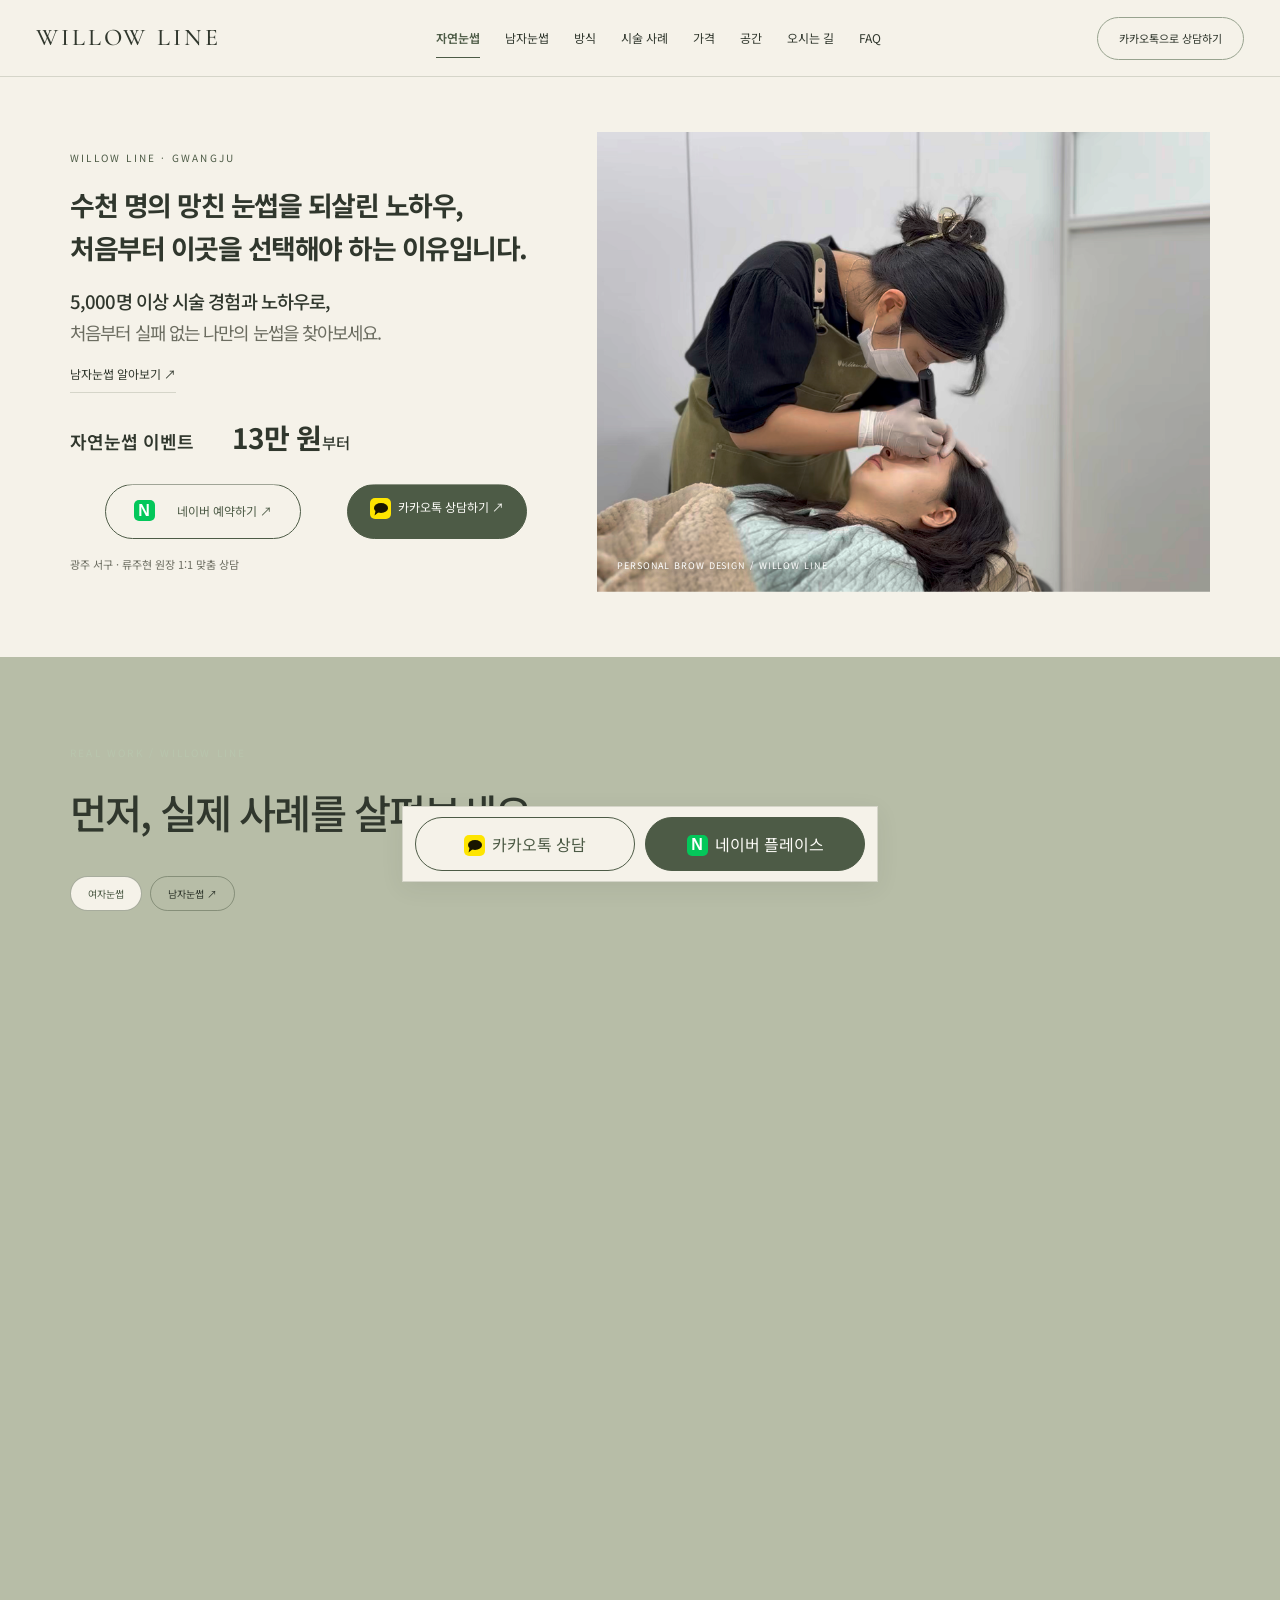
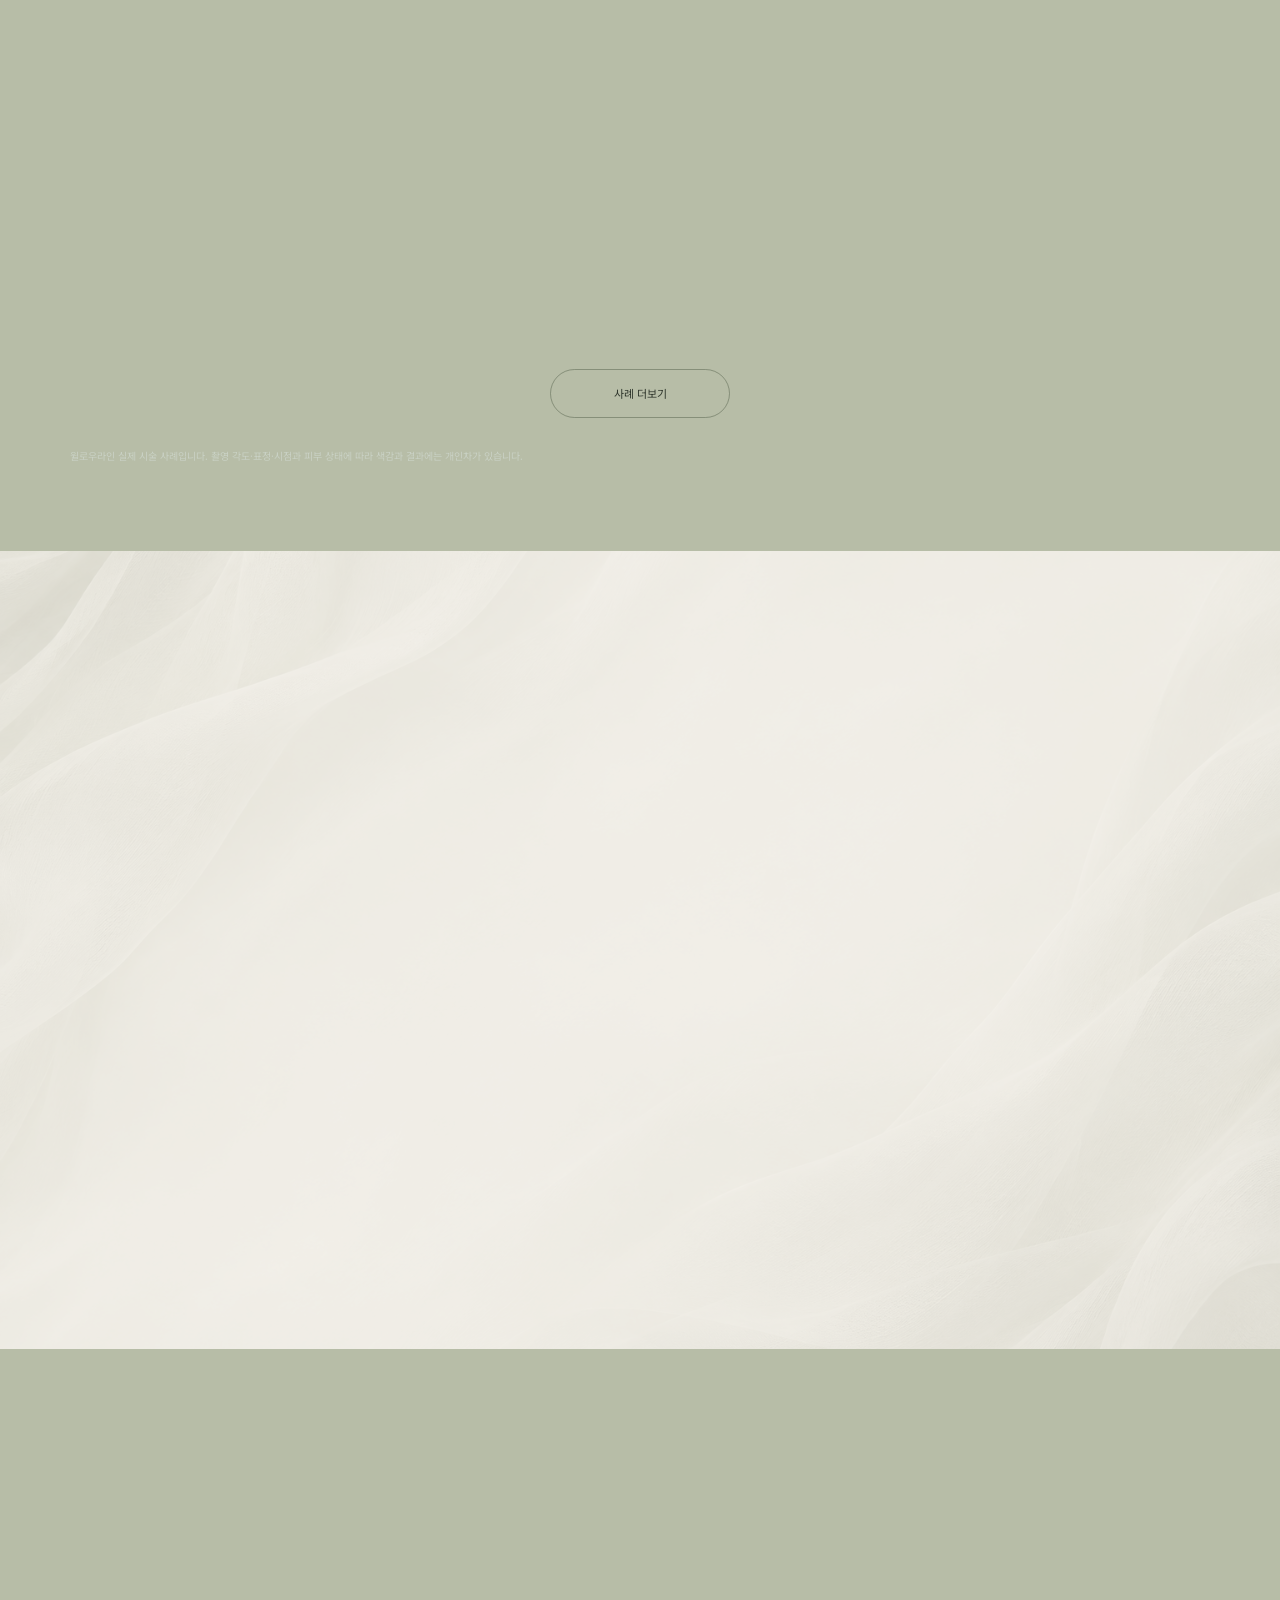
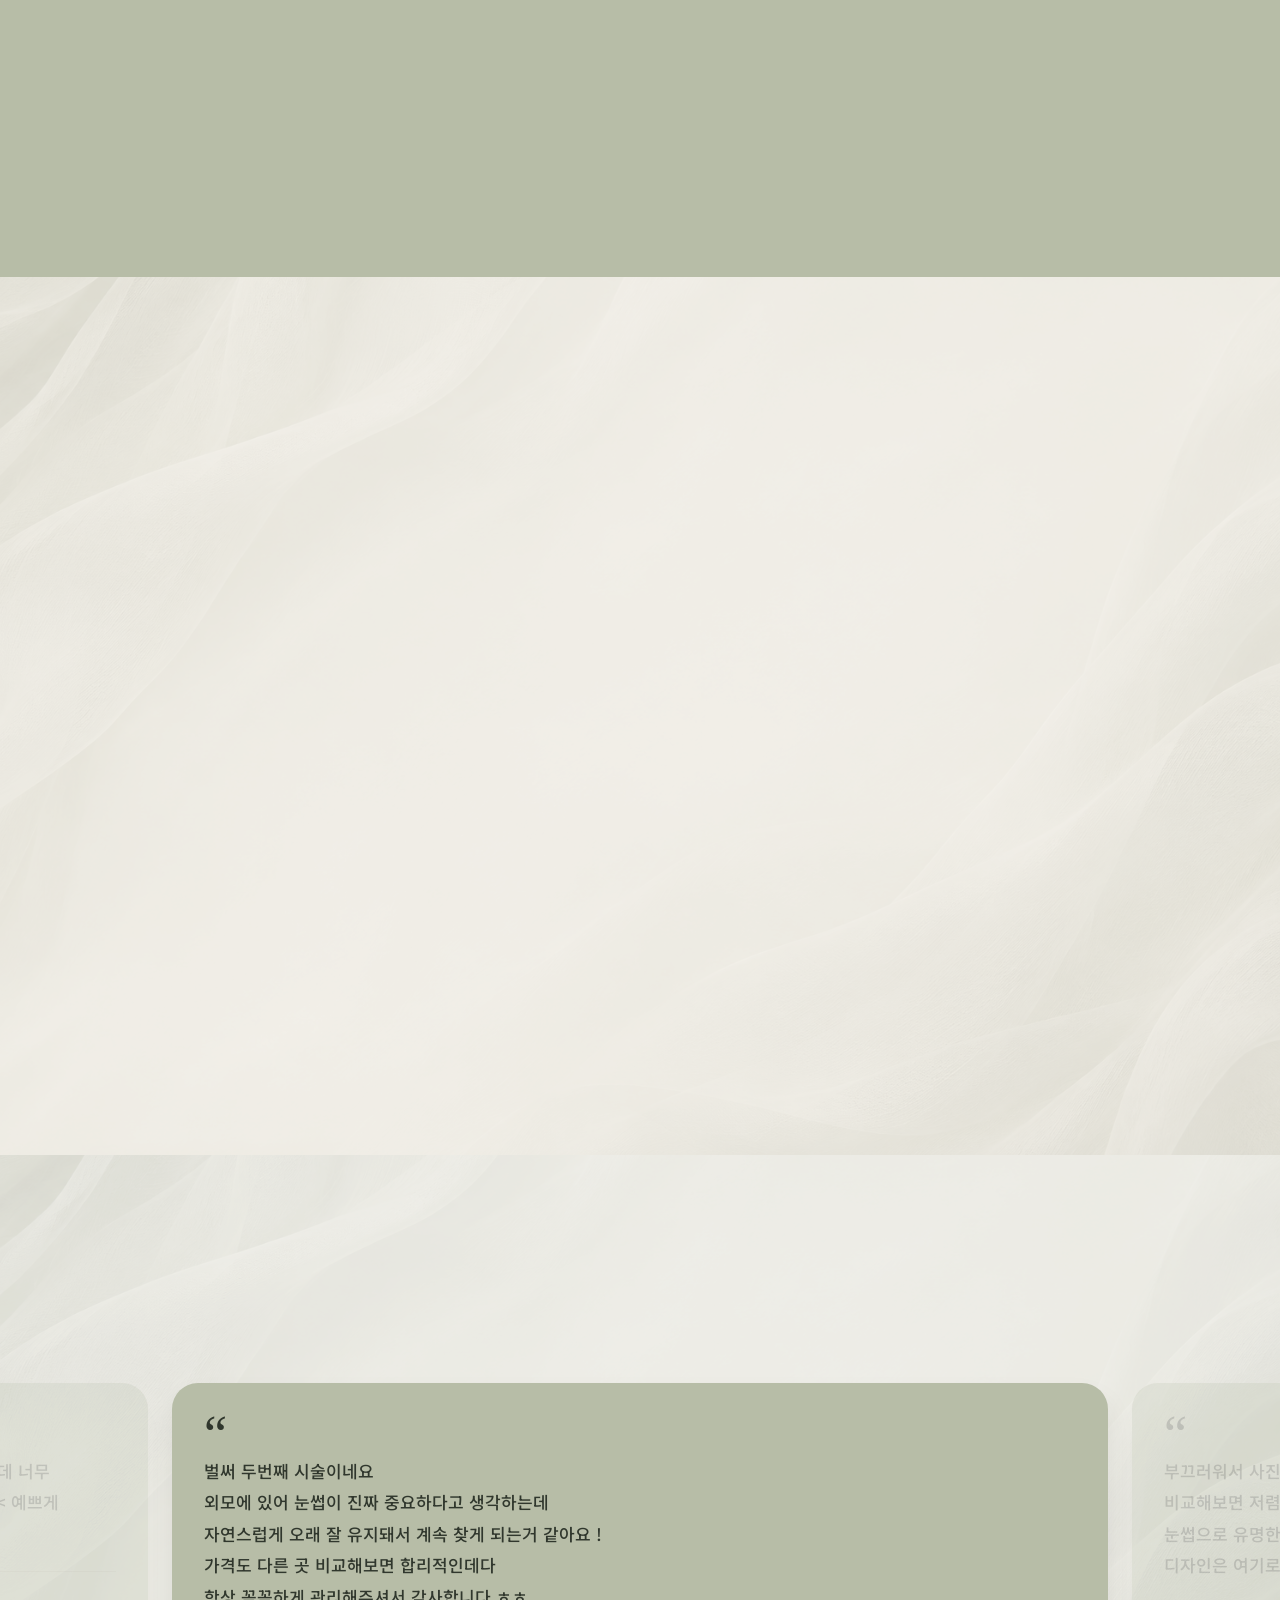
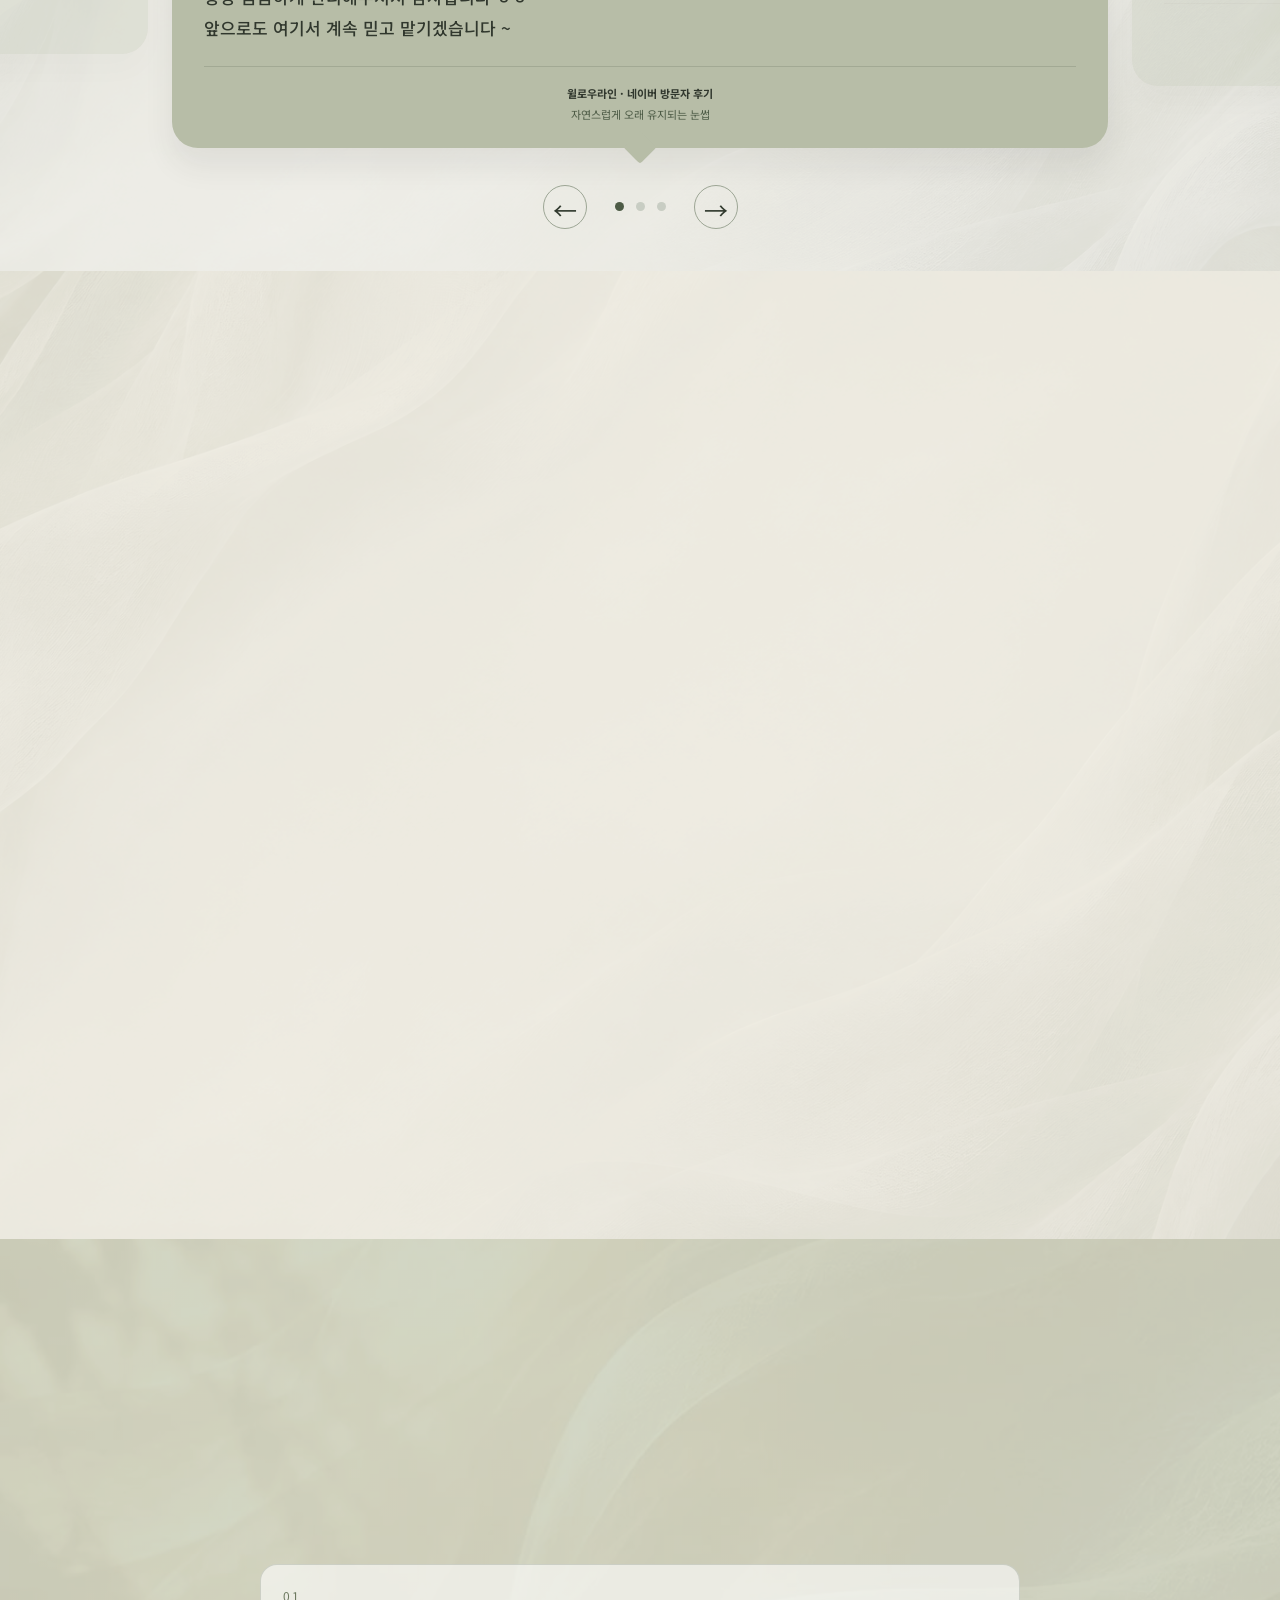
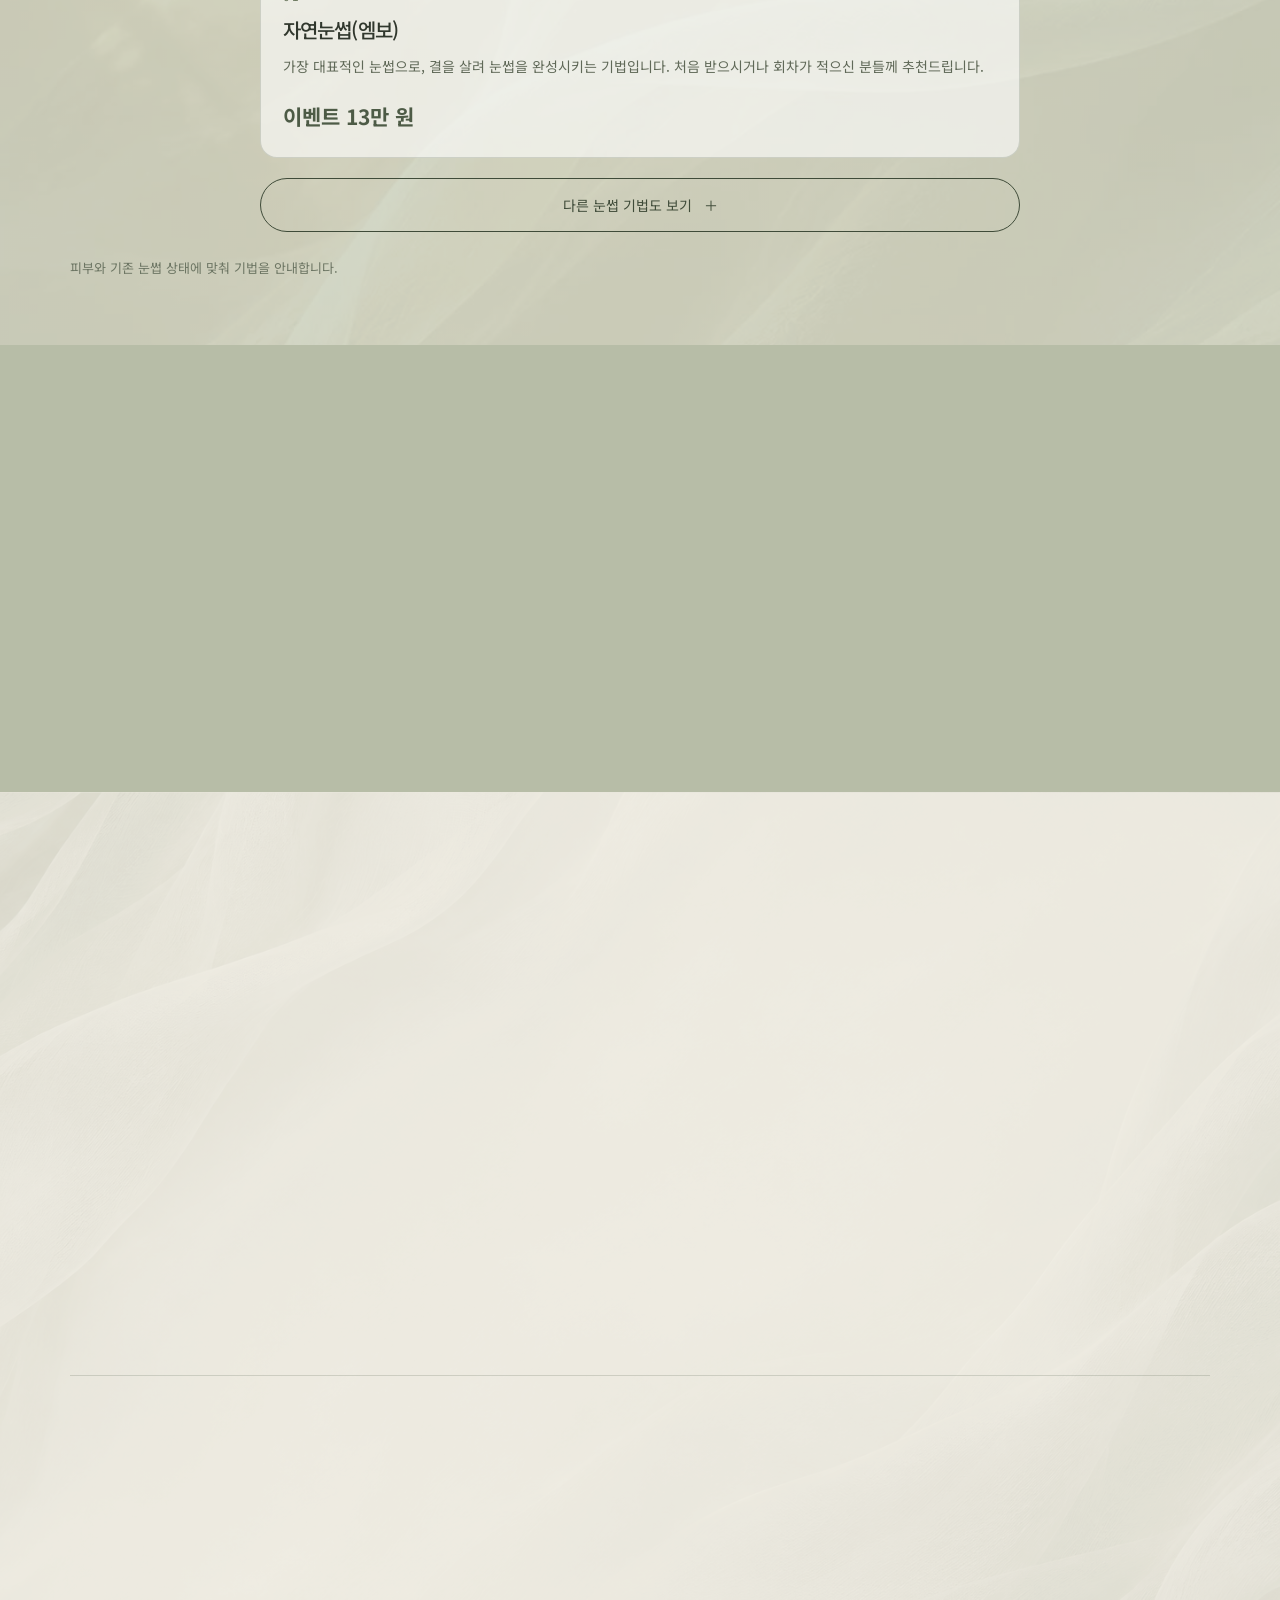
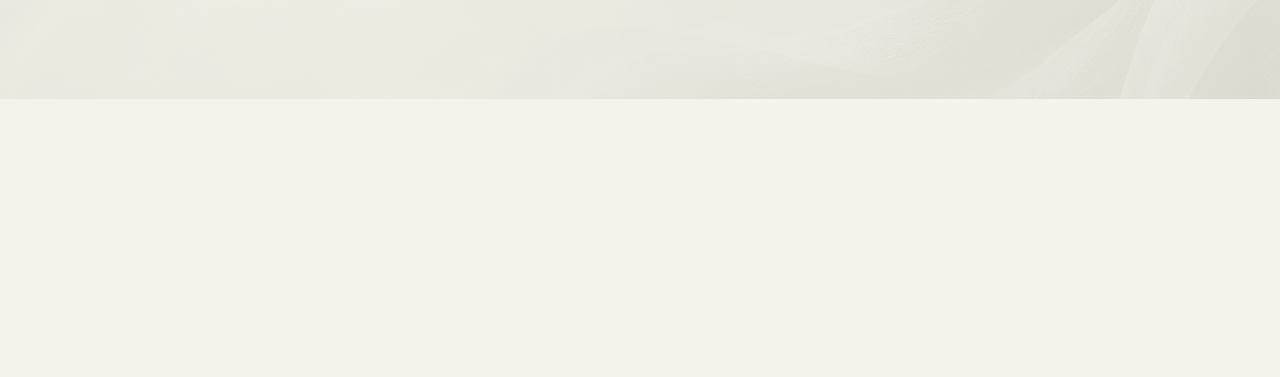
==== commit 937ab22f: "Compact technique cards and remove reserve arrows" ====
--- a/index.html
+++ b/index.html
@@ -1 +1 @@
-<!doctype html><html lang="ko"><head><meta charset="utf-8"><meta name="viewport" content="width=device-width,initial-scale=1"><meta name="robots" content="noindex,nofollow"><meta name="theme-color" content="#4d5b46"><title>윌로우라인 | 광주 자연눈썹 · 원래 내 눈썹처럼</title><meta name="description" content="광주 서구 윌로우라인 자연눈썹. 실제 시술 사례와 맞춤 상담, 자연눈썹 이벤트 13만 원 안내."><meta property="og:title" content="윌로우라인 · 광주 자연눈썹"><meta property="og:description" content="얼굴과 눈썹의 균형을 살피는 1:1 디자인. 실제 사례와 상담 안내."><meta property="og:type" content="website"><meta property="og:image" content="https://willowline.github.io/director-natural.jpg?v=profile67"><meta property="og:url" content="https://willowline.github.io/"><link rel="canonical" href="https://willowline.github.io/"><link rel="icon" href="./favicon.svg"><link rel="preconnect" href="https://fonts.googleapis.com"><link rel="preconnect" href="https://fonts.gstatic.com" crossorigin><link href="https://fonts.googleapis.com/css2?family=Cormorant+Garamond:wght@400;500&family=Noto+Sans+KR:wght@400;500;600;700&display=swap" rel="stylesheet"><link rel="stylesheet" href="./site.css?v=studio-motion49"><script>if('scrollRestoration'in history)history.scrollRestoration='manual';if(performance.getEntriesByType('navigation')[0]?.type==='reload'){if(location.hash)history.replaceState(history.state,'',location.pathname+location.search);addEventListener('pageshow',()=>{scrollTo({top:0,left:0,behavior:'instant'});requestAnimationFrame(()=>scrollTo({top:0,left:0,behavior:'instant'}))})}</script><style>.natural .hero .hero-copy-lines{font-size:clamp(19px,2.1vw,32px)}@media(max-width:850px){.natural .hero .hero-copy-lines{font-size:6vw;margin-left:-10px;margin-right:-10px;letter-spacing:-.085em}}</style><style>.hero-event.compact-prices{display:grid;gap:10px;padding:10px 0}.compact-prices>div{display:flex;align-items:baseline;gap:18px}.compact-prices>div>span{font-size:clamp(14px,1.5vw,18px);font-weight:600;min-width:8em}.compact-prices>div>strong{font-size:clamp(21px,2.4vw,28px);font-weight:700;line-height:1.3;letter-spacing:-.04em}</style><style>@keyframes heroArrive{from{opacity:0;transform:translateY(18px)}to{opacity:1;transform:translateY(0)}}@keyframes eventPop{0%,65%,100%{transform:translateY(0)}72%{transform:translateY(-7px)}79%{transform:translateY(0)}85%{transform:translateY(-3px)}92%{transform:translateY(0)}}@media(prefers-reduced-motion:no-preference){.natural .hero-copy-lines{animation:heroArrive .8s ease both}.natural .hero-experience{animation:heroArrive .8s .15s ease both}.natural .hero .crosslink,.natural .hero .actions{animation:heroArrive .8s .3s ease both}.natural .compact-prices>div{animation:eventPop 4.8s ease-in-out infinite}.natural .compact-prices>div:nth-child(2){animation-delay:.25s}}@media(prefers-reduced-motion:reduce){.natural .hero *{animation:none!important}}</style><style>.hero-event.compact-prices{row-gap:0}.compact-prices>div{padding:10px 0}.compact-prices>div+div{border-top:1px solid rgba(77,91,70,.14)}</style><style>.natural .hero{padding-top:30px;padding-bottom:32px}.natural .hero .eyebrow{margin-bottom:16px}.natural .hero .hero-experience{margin-top:16px}.natural .hero .crosslink{margin-top:16px}.natural .hero .hero-event{margin:14px 0 0;padding:2px 0}.natural .hero .actions{margin-top:14px}.natural .hero .info{margin-top:14px}.natural .hero-grid{row-gap:24px}</style><style>.process-photos .process-video{display:block;width:100%;aspect-ratio:3/4;object-fit:cover;object-position:center 45%;background:#e8e9e5}</style><style>.process-photos figure:nth-child(3) .process-video{filter:brightness(.82)}</style><style>.process-photos figure{min-width:0}.process-photos figure>img,.process-photos figure>video.process-video{display:block;width:100%;height:auto;aspect-ratio:3/4;object-fit:cover}.process-photos figure>img{object-position:center}.process-photos figcaption{margin-top:10px}</style><style>.gallery-grid .case-photo img{width:100%;aspect-ratio:3/4;object-fit:contain;background:#e9e8e2}</style><link rel="stylesheet" href="./studio-layout.css?v=studio-motion49"><link rel="stylesheet" href="./natural-mobile.css?v=mobile-hero50"><link rel="stylesheet" href="./review-refresh.css?v=sage-review54"><script defer src="./review-carousel.js?v=sage-review54"></script><style>.natural.reference-layout .combined-location{background:transparent;margin-top:32px;padding-top:30px;border-top:1px solid var(--studio-line);scroll-margin-top:100px}.combined-location h3{font-size:22px;font-weight:500;margin:0 0 12px}.combined-location p{font-size:12px;color:var(--muted)}.combined-location .text-link{font-size:12px}.combined-location dl{margin-top:0}@media(max-width:850px){.natural.reference-layout .combined-location{margin-top:25px;padding-top:25px}.combined-location .location-grid{gap:20px}.combined-location h3{font-size:20px}}</style><link rel="stylesheet" href="./natural-sage.css?v=tone70"><style>body.natural.reference-layout #price .price-grid{grid-template-columns:minmax(0,760px);justify-content:center}body.natural.reference-layout #price .price-grid>div{min-width:0}body.natural.reference-layout #price .offer{width:100%}</style><style>.natural.reference-layout #work .case{border:0;background:transparent;padding:0}.natural.reference-layout #work .case-photo{border:0}.natural.reference-layout #work .case-meta{display:none}</style><link rel="stylesheet" href="./light-texture.css?v=light66"><link rel="stylesheet" href="./process-mobile.css?v=process78"><link rel="stylesheet" href="./techniques.css?v=sage85"><link rel="stylesheet" href="./booking-motion.css?v=regular96"><link rel="stylesheet" href="./video-cards.css?v=apply91"><style>body.natural.reference-layout #concerns .concern h3{font-size:clamp(23px,2.2vw,30px)!important;line-height:1.5;word-break:keep-all}</style><link rel="stylesheet" href="./technique-expand.css?v=104"><link rel="stylesheet" href="./service-icons.css?v=106"></head><body class="natural reference-layout"><a class="skip" href="#main">본문 바로가기</a><header class="top"><div class="wrap top-inner"><a class="brand" href="./index.html" aria-label="윌로우라인 자연눈썹 홈">WILLOW LINE</a><nav class="main-nav" aria-label="주요 메뉴"><div class="category"><a href="./index.html" aria-current="page">자연눈썹</a><a href="./men.html">남자눈썹</a></div><div class="section-nav" id="section-nav"><a href="#method">방식</a><a href="#work">시술 사례</a><a href="#price">가격</a><a href="#space">공간</a><a href="#location">오시는 길</a><a href="#concerns">FAQ</a></div></nav><a class="header-cta" href="https://pf.kakao.com/_fxhxkMG" target="_blank" rel="noopener noreferrer">카카오톡으로 상담하기</a><button class="menu-button" type="button" aria-label="페이지 메뉴" aria-controls="section-nav" aria-expanded="false">☰</button></div></header><main id="main"><section class="hero" id="top"><div class="wrap hero-grid"><div><span class="eyebrow">WILLOW LINE · GWANGJU</span><h1 class="hero-copy-lines"><span>수천 명의 망친 눈썹을<br class="mobile-hero-break"> 되살린 노하우,</span><span>처음부터 이곳을<br class="mobile-hero-break"> 선택해야 하는 이유입니다.</span></h1><p class="hero-experience"><strong>5,000명 이상 시술 경험과 노하우로,</strong><span>처음부터 실패 없는 나만의 눈썹을 찾아보세요.</span></p><a class="text-link crosslink" href="./men.html">남자눈썹 알아보기 ↗</a><div class="hero-event compact-prices"><div><span>자연눈썹 이벤트</span><strong>13만 원<small class="price-from">부터</small></strong></div></div><div class="actions"><a class="pill booking-bounce" href="https://m.place.naver.com/place/2011356206/ticket" target="_blank" rel="noopener noreferrer"><span class="service-icon106 naver" aria-hidden="true">N</span>네이버 예약하기 ↗</a><a class="pill solid" href="https://pf.kakao.com/_fxhxkMG" target="_blank" rel="noopener noreferrer"><span class="service-icon106 kakao" aria-hidden="true"></span>카카오톡 상담하기 ↗</a></div><p class="info">광주 서구 · 류주현 원장 1:1 맞춤 상담</p></div><figure class="hero-media"><video id="studio-film" autoplay muted loop playsinline preload="metadata" poster="./natural-work-poster.png" aria-label="윌로우라인 실제 시술 영상"><source src="./natural-work.mp4?v=tone70" type="video/mp4"></video><figcaption class="caption">PERSONAL BROW DESIGN / WILLOW LINE</figcaption></figure></div></section><section class="section gallery-section natural-proof" id="work"><div class="wrap"><div class="head inline"><div><span class="eyebrow">REAL WORK / WILLOW LINE</span><h2 class="title">먼저, 실제 사례를 살펴보세요.</h2></div></div><div class="filters" aria-label="시술 사례 분류"><button class="filter" data-filter="women" aria-pressed="true">여자눈썹</button><a class="filter" href="./men.html">남자눈썹 ↗</a></div><div class="gallery-grid" data-initial-count="6"><button class="case" data-photo="./gallery-women-01.jpg" data-category="women" data-caption="여자눈썹 실제 시술 사례 01 · 촬영 조건과 시술 결과에는 개인차가 있습니다." aria-label="여자눈썹 실제 시술 사례 01 크게 보기"><div class="case-photo"><img src="./gallery-women-01.jpg" loading="lazy" alt="여자눈썹 실제 시술 사례 01"></div></button><button class="case" data-photo="./gallery-women-02.jpg" data-category="women" data-caption="여자눈썹 실제 시술 사례 02 · 촬영 조건과 시술 결과에는 개인차가 있습니다." aria-label="여자눈썹 실제 시술 사례 02 크게 보기"><div class="case-photo"><img src="./gallery-women-02.jpg" loading="lazy" alt="여자눈썹 실제 시술 사례 02"></div></button><button class="case" data-photo="./gallery-women-03.jpg" data-category="women" data-caption="여자눈썹 실제 시술 사례 03 · 촬영 조건과 시술 결과에는 개인차가 있습니다." aria-label="여자눈썹 실제 시술 사례 03 크게 보기"><div class="case-photo"><img src="./gallery-women-03.jpg" loading="lazy" alt="여자눈썹 실제 시술 사례 03"></div></button><button class="case" data-photo="./gallery-women-04.jpg" data-category="women" data-caption="여자눈썹 실제 시술 사례 04 · 촬영 조건과 시술 결과에는 개인차가 있습니다." aria-label="여자눈썹 실제 시술 사례 04 크게 보기"><div class="case-photo"><img src="./gallery-women-04.jpg" loading="lazy" alt="여자눈썹 실제 시술 사례 04"></div></button><button class="case" data-photo="./gallery-women-05.jpg" data-category="women" data-caption="여자눈썹 실제 시술 사례 05 · 촬영 조건과 시술 결과에는 개인차가 있습니다." aria-label="여자눈썹 실제 시술 사례 05 크게 보기"><div class="case-photo"><img src="./gallery-women-05.jpg" loading="lazy" alt="여자눈썹 실제 시술 사례 05"></div></button><button class="case" data-photo="./gallery-women-06.jpg" data-category="women" data-caption="여자눈썹 실제 시술 사례 06 · 촬영 조건과 시술 결과에는 개인차가 있습니다." aria-label="여자눈썹 실제 시술 사례 06 크게 보기"><div class="case-photo"><img src="./gallery-women-06.jpg" loading="lazy" alt="여자눈썹 실제 시술 사례 06"></div></button><button class="case" data-photo="./gallery-women-07.jpg" data-category="women" data-caption="여자눈썹 실제 시술 사례 07 · 촬영 조건과 시술 결과에는 개인차가 있습니다." aria-label="여자눈썹 실제 시술 사례 07 크게 보기"><div class="case-photo"><img src="./gallery-women-07.jpg" loading="lazy" alt="여자눈썹 실제 시술 사례 07"></div></button><button class="case" data-photo="./gallery-women-08.jpg" data-category="women" data-caption="여자눈썹 실제 시술 사례 08 · 촬영 조건과 시술 결과에는 개인차가 있습니다." aria-label="여자눈썹 실제 시술 사례 08 크게 보기"><div class="case-photo"><img src="./gallery-women-08.jpg" loading="lazy" alt="여자눈썹 실제 시술 사례 08"></div></button><button class="case" data-photo="./gallery-men-01.jpg" data-category="men" data-caption="남자눈썹 실제 시술 사례 01 · 촬영 조건과 시술 결과에는 개인차가 있습니다." aria-label="남자눈썹 실제 시술 사례 01 크게 보기"><div class="case-photo"><img src="./gallery-men-01.jpg" loading="lazy" alt="남자눈썹 실제 시술 사례 01"></div></button><button class="case" data-photo="./gallery-men-02.jpg" data-category="men" data-caption="남자눈썹 실제 시술 사례 02 · 촬영 조건과 시술 결과에는 개인차가 있습니다." aria-label="남자눈썹 실제 시술 사례 02 크게 보기"><div class="case-photo"><img src="./gallery-men-02.jpg" loading="lazy" alt="남자눈썹 실제 시술 사례 02"></div></button><button class="case" data-photo="./gallery-men-03.jpg" data-category="men" data-caption="남자눈썹 실제 시술 사례 03 · 촬영 조건과 시술 결과에는 개인차가 있습니다." aria-label="남자눈썹 실제 시술 사례 03 크게 보기"><div class="case-photo"><img src="./gallery-men-03.jpg" loading="lazy" alt="남자눈썹 실제 시술 사례 03"></div></button><button class="case" data-photo="./gallery-men-04.jpg" data-category="men" data-caption="남자눈썹 실제 시술 사례 04 · 촬영 조건과 시술 결과에는 개인차가 있습니다." aria-label="남자눈썹 실제 시술 사례 04 크게 보기"><div class="case-photo"><img src="./gallery-men-04.jpg" loading="lazy" alt="남자눈썹 실제 시술 사례 04"></div></button><button class="case" data-photo="./gallery-men-05.jpg" data-category="men" data-caption="남자눈썹 실제 시술 사례 05 · 촬영 조건과 시술 결과에는 개인차가 있습니다." aria-label="남자눈썹 실제 시술 사례 05 크게 보기"><div class="case-photo"><img src="./gallery-men-05.jpg" loading="lazy" alt="남자눈썹 실제 시술 사례 05"></div></button><button class="case" data-photo="./gallery-men-06.jpg" data-category="men" data-caption="남자눈썹 실제 시술 사례 06 · 촬영 조건과 시술 결과에는 개인차가 있습니다." aria-label="남자눈썹 실제 시술 사례 06 크게 보기"><div class="case-photo"><img src="./gallery-men-06.jpg" loading="lazy" alt="남자눈썹 실제 시술 사례 06"></div></button><button class="case" data-photo="./gallery-men-07.jpg" data-category="men" data-caption="남자눈썹 실제 시술 사례 07 · 촬영 조건과 시술 결과에는 개인차가 있습니다." aria-label="남자눈썹 실제 시술 사례 07 크게 보기"><div class="case-photo"><img src="./gallery-men-07.jpg" loading="lazy" alt="남자눈썹 실제 시술 사례 07"></div></button><button class="case" data-photo="./gallery-men-08.jpg" data-category="men" data-caption="남자눈썹 실제 시술 사례 08 · 촬영 조건과 시술 결과에는 개인차가 있습니다." aria-label="남자눈썹 실제 시술 사례 08 크게 보기"><div class="case-photo"><img src="./gallery-men-08.jpg" loading="lazy" alt="남자눈썹 실제 시술 사례 08"></div></button></div><button class="more" type="button">사례 더 보기</button><p class="note">윌로우라인 실제 시술 사례입니다. 촬영 각도·표정·시점과 피부 상태에 따라 색감과 결과에는 개인차가 있습니다.</p></div></section><section class="section director-section" id="director"><div class="wrap director-grid"><figure class="director-photo"><img src="./director-natural.jpg" loading="lazy" alt="윌로우라인 류주현 원장 프로필 사진"><figcaption><strong>류주현 원장</strong><span>윌로우라인 · 반영구 시술 경력 4년 차</span></figcaption></figure><div class="director-content"><span class="eyebrow">DIRECTOR / WILLOW LINE</span><h2 class="statement">한 사람의 얼굴에,<br>한 사람의 디자인.</h2><p class="director-lead">눈썹만 채우기보다, 얼굴의 균형을 먼저 살핍니다.</p><dl class="director-facts"><div><dt>피부미용 국가기술자격</dt><dd>피부와 작업의 기본부터 세심하게</dd></div><div><dt>헤어스트록 부문 대회 수상</dt><dd>눈썹 결의 방향과 연결을 연구합니다</dd></div><div><dt>결 패턴 연구 · 소묘 수업 이수</dt><dd>자연스러운 흐름과 입체감을 위한 연습</dd></div></dl></div></div></section><section class="section philosophy" id="philosophy"><div class="wrap philosophy-layout"><span class="eyebrow">OUR STORY</span><div><h2 class="statement"><span class="story-headline-line">“우리 딸이 배워서 아빠 해줘.”</span><br><span class="story-headline-line">윌로우라인은 그 한마디에서 시작됐습니다.</span></h2><p>아버지의 얼굴에 남은 어색한 눈썹.<br>매일 마주했기에, 자연스러움만큼은 타협하지 않기로 했습니다.</p><a class="text-link" style="color:#f8f7f2;border-color:#ffffff55;margin-top:20px" href="https://m.blog.naver.com/rjh9609/224462083662?recommendTrackingCode=2" target="_blank" rel="noopener noreferrer">윌로우라인블로그 <span aria-hidden="true">+</span></a></div></div></section><section class="section concerns" id="concerns"><div class="wrap"><div class="head"><span class="eyebrow">BEFORE YOU BOOK</span><h2 class="title">예약 전에,<br class="mobile-only"> 이런 점이 궁금하셨죠.</h2></div><div class="concerns-grid"><article class="concern"><span>01</span><h3>내 얼굴에도 어울릴까요?</h3><p>얼굴형과 눈매, 남아 있는 모량과 결 방향을 살피고 원하는 분위기를 함께 이야기합니다.</p></article><article class="concern"><span>02</span><h3>너무 진해지지는 않을까요?</h3><p>자연스러운 표현을 지향합니다. 직후에는 일시적으로 진하게 느껴질 수 있으며 회복·탈각을 거치며 부드러워집니다.</p></article><article class="concern"><span>03</span><h3>통증이 걱정돼요.</h3><p>피부 민감도와 컨디션에 따라 개인차가 있습니다. 걱정되는 점을 미리 말씀해 주시면 피부 반응을 살피며 진행합니다.</p></article><article class="concern"><span>04</span><h3>기존 눈썹문신이 남아 있어요.</h3><p>현재 눈썹 사진으로 먼저 상담해 주세요. 잔흔의 색과 진하기, 피부 상태에 따라 적합한 방향을 안내합니다.</p></article><article class="concern"><span>05</span><h3>자연눈썹과 헤어스트록 중 무엇이 맞을까요?</h3><p>자연눈썹(엠보)과 헤어스트록은 별도 기법이며 가격도 다릅니다. 모량·피부·잔흔과 원하는 느낌을 살펴 제안합니다. 이 페이지의 13만 원 이벤트는 자연눈썹(엠보) 기준입니다.</p></article></div></div></section><section class="section reviews client-reviews" id="reviews"><div class="wrap"><div class="head review-heading"><span class="eyebrow">WORDS FROM OUR CLIENTS</span><h2 class="title">고객님들의 리얼 후기</h2><p class="desc">윌로우라인을 방문한 고객님이 직접 남겨주신 이야기.</p></div><div class="review-carousel" aria-roledescription="캐러셀" aria-label="네이버 방문자 후기"><div class="review-window"><div class="review-track"><article class="review-slide" aria-label="후기 1 / 3"><div class="review-bubble"><span class="quote-mark" aria-hidden="true">“</span><blockquote>벌써 두번째 시술이네요<br>외모에 있어 눈썹이 진짜 중요하다고 생각하는데<br>자연스럽게 오래 잘 유지돼서 계속 찾게 되는거 같아요 !<br>가격도 다른 곳 비교해보면 합리적인데다<br>항상 꼼꼼하게 관리해주셔서 감사합니다 ㅎㅎ<br>앞으로도 여기서 계속 믿고 맡기겠습니다 ~</blockquote><div class="review-credit"><strong>윌로우라인 · 네이버 방문자 후기</strong><span>자연스럽게 오래 유지되는 눈썹</span></div></div></article><article class="review-slide" aria-label="후기 2 / 3"><div class="review-bubble"><span class="quote-mark" aria-hidden="true">“</span><blockquote>부끄러워서 사진은 못 올리지만 진짜 자연스럽고 생얼로도 당당하게 돌아다닐 수 있게 만들어주심!!! 금액도 다른 곳이랑 비교해보면 저렴한데 퀄리티는 더 높고 시술 받는 중에도 분위기 편안하게 만들어주셔서 받는 동안 재밌었어요ㅋㅋㅋ 눈썹으로 유명한 곳에서도 받아본 사람으로서 여기가 쵝오,, 이름값 다 필요없고 본인한테 맞는 샵 찾으세요!! 자연스러운 디자인은 여기로 정착💛</blockquote><div class="review-credit"><strong>윌로우라인 · 네이버 방문자 후기</strong><span>편안한 상담과 자연스러운 디자인</span></div></div></article><article class="review-slide" aria-label="후기 3 / 3"><div class="review-bubble"><span class="quote-mark" aria-hidden="true">“</span><blockquote>제가 눈썹 시술 받고 너무 자연스럽게 꼼꼼히 해주셔서 넘 마음에 들어가지구 저희 아부지도 예약해드렸는데 너무 잘해주신 것 같아요 ㅎㅎ 아빠도 엄청 만족스러워하셔서 뿌듯하구 자연스럽고 훨씬 젊어지신 것 같아요 &gt;.&lt; 예쁘게 해주셔서 감사합니다 ~!!</blockquote><div class="review-credit"><strong>윌로우라인 · 네이버 방문자 후기</strong><span>가족에게도 추천한 세심한 시술</span></div></div></article></div></div><div class="review-controls"><button type="button" class="review-prev" aria-label="이전 후기">←</button><div class="review-dots" aria-label="후기 선택"><button type="button" data-review="0" aria-label="1번째 후기" aria-pressed="true"></button><button type="button" data-review="1" aria-label="2번째 후기" aria-pressed="false"></button><button type="button" data-review="2" aria-label="3번째 후기" aria-pressed="false"></button></div><button type="button" class="review-next" aria-label="다음 후기">→</button></div></div></div></section><section class="section process" id="method"><div class="wrap"><div class="head"><span class="eyebrow">THE PROCESS</span><h2 class="title">상담부터 관리 안내까지.</h2><p class="desc">어떤 기법이 좋은지 공부해 오지 않으셔도 괜찮습니다. 원하는 느낌과 걱정되는 부분부터 알려주세요.</p></div><div class="process-photos"><figure><img src="./process-talk.jpg" loading="lazy" alt="윌로우라인 실제 01 · 상담 모습"><figcaption><span>01 · 상담</span><p class="process-caption-desc">기존 경험과 원하는 느낌, 걱정되는 부분을 나눕니다.</p></figcaption></figure><figure><video class="process-video" autoplay muted loop playsinline disablepictureinpicture disableremoteplayback preload="metadata" poster="./process-design-poster.png" aria-label="얼굴과 눈썹 디자인 확인 영상"><source src="./process-design.mp4" type="video/mp4"></video><figcaption><span>02 · 디자인 확인</span><p class="process-caption-desc">모량과 결 방향, 골격과 피부·잔흔을 살핍니다.</p></figcaption></figure><figure><video class="process-video" autoplay muted loop playsinline disablepictureinpicture disableremoteplayback preload="metadata" poster="./process-treatment-poster.png" aria-label="섬세한 시술 과정 영상"><source src="./process-treatment.mp4?v=tone70" type="video/mp4"></video><figcaption><span>03 · 디자인 및 섬세한 작업</span><p class="process-caption-desc">어울리는 디자인과 기법을 설명하고 피부 반응을 살피며 진행합니다.</p></figcaption></figure></div></div></section><section class="section techniques84" id="price"><div class="wrap"><div class="head"><span class="eyebrow">BROW TECHNIQUES</span><h2 class="title">내 눈썹에는<br>어떤 기법이 어울릴까요?</h2><p class="desc">결을 살릴지, 음영을 더할지.<br>지금 눈썹과 원하는 느낌에 맞춰 함께 고릅니다.</p></div><div class="technique-stack103"><article class="technique-card84"><span class="technique-num84">01</span><h3>자연눈썹(엠보)</h3><p>가장 대표적인 눈썹으로, 결을 살려 눈썹을 완성시키는 기법입니다. 처음 받으시거나 회차가 적으신 분들께 추천드립니다.</p><strong>이벤트 13만 원</strong></article><details class="technique-expand103"><summary>다른 눈썹 기법도 보기 <span class="plus103">＋</span></summary><div class="technique-rest103"><article class="technique-card84"><span class="technique-num84">02</span><h3>섀도우눈썹</h3><p>점으로 채우는 기법으로 아이브로우로 그린 듯 부드럽지만 자연눈썹(엠보)보다 또렷한 눈썹으로 완성됩니다. 모량이 많으신 분들께 추천드립니다.</p><strong>16만 원</strong></article><article class="technique-card84"><span class="technique-num84">03</span><h3>콤보눈썹</h3><p>결표현과 점이 동시에 들어가는 기법으로, 뒷쪽 모량이 적으신 분들께 추천드립니다.</p><strong>17만 원</strong></article><article class="technique-card84"><span class="technique-num84">04</span><h3>헤어스트록눈썹</h3><p>바늘 하나로 눈썹결을 그리는 방식으로, 깃털처럼 표현하여 가장 자연스러운 눈썹을 연출해드립니다. 통증에 예민하시거나 회차가 많으신 분들께는 필수입니다.</p><strong>25만 원</strong></article></div></details></div><p class="technique-note84">피부와 기존 눈썹 상태에 맞춰 기법을 안내합니다.</p></div></section><section class="section reserve" id="reserve"><div class="wrap"><span class="eyebrow">YOUR NEXT STEP</span><h2 class="title">지금 눈썹에서,<br>어떤 점이 가장 신경 쓰이세요?</h2><div class="actions"><a class="pill" href="https://pf.kakao.com/_fxhxkMG" target="_blank" rel="noopener noreferrer"><span class="service-icon106 kakao" aria-hidden="true"></span>원장님께 눈썹 상담하기 ↗</a><a class="pill solid" href="https://map.naver.com/p/entry/place/2011356206?placePath=%2Fhome" target="_blank" rel="noopener noreferrer"><span class="service-icon106 naver" aria-hidden="true">N</span>네이버 플레이스 ↗</a></div><small>예약 확정과 상세 조건은 매장 안내를 확인해 주세요.</small></div></section><section class="section space" id="space"><div class="wrap"><div class="head"><span class="eyebrow">SPACE & LOCATION</span><h2 class="title">윌로우라인의 공간과 오시는 길.</h2><p class="desc">상담과 작업에 집중할 수 있도록, 고객별 위생관리와 공간의 청결을 기본으로 지킵니다.</p></div><div class="space-grid"><img src="./studio.jpg" loading="lazy" alt="윌로우라인 매장 전경"><img src="./space-treatment.jpg" loading="lazy" alt="윌로우라인 시술 공간"><img src="./space-detail.jpg" loading="lazy" alt="윌로우라인 매장 내부"></div><div class="location combined-location" id="location"><div class="location-grid"><div><h3>광주 서구, 윌로우라인.</h3><p>방문 전 위치와 운영시간을 확인해 주세요.</p><a class="text-link" href="https://map.naver.com/p/entry/place/2011356206?placePath=%2Fhome" target="_blank" rel="noopener noreferrer">네이버 지도에서 위치 확인 ↗</a></div><div><dl><div><dt>주소</dt><dd>광주광역시 서구 상무대로1081번길 15, 1층</dd></div><div><dt>운영시간</dt><dd>평일 10:00–20:00<br>주말 10:00–18:00<br>일요일은 사전 요청 시 운영 가능</dd></div><div><dt>상담·예약</dt><dd>카카오톡 채널로 현재 눈썹과 원하는 느낌을 알려주세요.</dd></div></dl></div></div></div></div></section></main><footer class="footer"><div class="wrap"><div><div class="brand">WILLOW LINE</div><p>윌로우라인 · 원장 류주현<br>광주광역시 서구 상무대로1081번길 15, 1층<br>시술 결과는 피부 타입·기법·관리 방법에 따라 개인차가 있습니다.<br>© WILLOW LINE. All rights reserved.</p></div><div class="social"><a class="" href="https://www.instagram.com/willow__line" target="_blank" rel="noopener noreferrer">Instagram</a><a class="" href="https://blog.naver.com/rjh9609" target="_blank" rel="noopener noreferrer">Blog</a><a class="" href="https://pf.kakao.com/_fxhxkMG" target="_blank" rel="noopener noreferrer">KakaoTalk</a></div></div></footer><div class="booking" aria-label="빠른 상담과 위치 확인"><a class="pill" href="https://pf.kakao.com/_fxhxkMG" target="_blank" rel="noopener noreferrer"><span class="service-icon106 kakao" aria-hidden="true"></span>카카오톡 상담</a><a class="pill solid" href="https://map.naver.com/p/entry/place/2011356206?placePath=%2Fhome" target="_blank" rel="noopener noreferrer"><span class="service-icon106 naver" aria-hidden="true">N</span>네이버 플레이스</a></div><dialog aria-label="윌로우라인 실제 시술 사례"><button type="button" aria-label="사진 닫기">×</button><img src="./result-01.jpg" alt=""><p></p></dialog><script src="./site.js?v=gallery63" defer></script></body></html>
+<!doctype html><html lang="ko"><head><meta charset="utf-8"><meta name="viewport" content="width=device-width,initial-scale=1"><meta name="robots" content="noindex,nofollow"><meta name="theme-color" content="#4d5b46"><title>윌로우라인 | 광주 자연눈썹 · 원래 내 눈썹처럼</title><meta name="description" content="광주 서구 윌로우라인 자연눈썹. 실제 시술 사례와 맞춤 상담, 자연눈썹 이벤트 13만 원 안내."><meta property="og:title" content="윌로우라인 · 광주 자연눈썹"><meta property="og:description" content="얼굴과 눈썹의 균형을 살피는 1:1 디자인. 실제 사례와 상담 안내."><meta property="og:type" content="website"><meta property="og:image" content="https://willowline.github.io/director-natural.jpg?v=profile67"><meta property="og:url" content="https://willowline.github.io/"><link rel="canonical" href="https://willowline.github.io/"><link rel="icon" href="./favicon.svg"><link rel="preconnect" href="https://fonts.googleapis.com"><link rel="preconnect" href="https://fonts.gstatic.com" crossorigin><link href="https://fonts.googleapis.com/css2?family=Cormorant+Garamond:wght@400;500&family=Noto+Sans+KR:wght@400;500;600;700&display=swap" rel="stylesheet"><link rel="stylesheet" href="./site.css?v=studio-motion49"><script>if('scrollRestoration'in history)history.scrollRestoration='manual';if(performance.getEntriesByType('navigation')[0]?.type==='reload'){if(location.hash)history.replaceState(history.state,'',location.pathname+location.search);addEventListener('pageshow',()=>{scrollTo({top:0,left:0,behavior:'instant'});requestAnimationFrame(()=>scrollTo({top:0,left:0,behavior:'instant'}))})}</script><style>.natural .hero .hero-copy-lines{font-size:clamp(19px,2.1vw,32px)}@media(max-width:850px){.natural .hero .hero-copy-lines{font-size:6vw;margin-left:-10px;margin-right:-10px;letter-spacing:-.085em}}</style><style>.hero-event.compact-prices{display:grid;gap:10px;padding:10px 0}.compact-prices>div{display:flex;align-items:baseline;gap:18px}.compact-prices>div>span{font-size:clamp(14px,1.5vw,18px);font-weight:600;min-width:8em}.compact-prices>div>strong{font-size:clamp(21px,2.4vw,28px);font-weight:700;line-height:1.3;letter-spacing:-.04em}</style><style>@keyframes heroArrive{from{opacity:0;transform:translateY(18px)}to{opacity:1;transform:translateY(0)}}@keyframes eventPop{0%,65%,100%{transform:translateY(0)}72%{transform:translateY(-7px)}79%{transform:translateY(0)}85%{transform:translateY(-3px)}92%{transform:translateY(0)}}@media(prefers-reduced-motion:no-preference){.natural .hero-copy-lines{animation:heroArrive .8s ease both}.natural .hero-experience{animation:heroArrive .8s .15s ease both}.natural .hero .crosslink,.natural .hero .actions{animation:heroArrive .8s .3s ease both}.natural .compact-prices>div{animation:eventPop 4.8s ease-in-out infinite}.natural .compact-prices>div:nth-child(2){animation-delay:.25s}}@media(prefers-reduced-motion:reduce){.natural .hero *{animation:none!important}}</style><style>.hero-event.compact-prices{row-gap:0}.compact-prices>div{padding:10px 0}.compact-prices>div+div{border-top:1px solid rgba(77,91,70,.14)}</style><style>.natural .hero{padding-top:30px;padding-bottom:32px}.natural .hero .eyebrow{margin-bottom:16px}.natural .hero .hero-experience{margin-top:16px}.natural .hero .crosslink{margin-top:16px}.natural .hero .hero-event{margin:14px 0 0;padding:2px 0}.natural .hero .actions{margin-top:14px}.natural .hero .info{margin-top:14px}.natural .hero-grid{row-gap:24px}</style><style>.process-photos .process-video{display:block;width:100%;aspect-ratio:3/4;object-fit:cover;object-position:center 45%;background:#e8e9e5}</style><style>.process-photos figure:nth-child(3) .process-video{filter:brightness(.82)}</style><style>.process-photos figure{min-width:0}.process-photos figure>img,.process-photos figure>video.process-video{display:block;width:100%;height:auto;aspect-ratio:3/4;object-fit:cover}.process-photos figure>img{object-position:center}.process-photos figcaption{margin-top:10px}</style><style>.gallery-grid .case-photo img{width:100%;aspect-ratio:3/4;object-fit:contain;background:#e9e8e2}</style><link rel="stylesheet" href="./studio-layout.css?v=studio-motion49"><link rel="stylesheet" href="./natural-mobile.css?v=mobile-hero50"><link rel="stylesheet" href="./review-refresh.css?v=sage-review54"><script defer src="./review-carousel.js?v=sage-review54"></script><style>.natural.reference-layout .combined-location{background:transparent;margin-top:32px;padding-top:30px;border-top:1px solid var(--studio-line);scroll-margin-top:100px}.combined-location h3{font-size:22px;font-weight:500;margin:0 0 12px}.combined-location p{font-size:12px;color:var(--muted)}.combined-location .text-link{font-size:12px}.combined-location dl{margin-top:0}@media(max-width:850px){.natural.reference-layout .combined-location{margin-top:25px;padding-top:25px}.combined-location .location-grid{gap:20px}.combined-location h3{font-size:20px}}</style><link rel="stylesheet" href="./natural-sage.css?v=tone70"><style>body.natural.reference-layout #price .price-grid{grid-template-columns:minmax(0,760px);justify-content:center}body.natural.reference-layout #price .price-grid>div{min-width:0}body.natural.reference-layout #price .offer{width:100%}</style><style>.natural.reference-layout #work .case{border:0;background:transparent;padding:0}.natural.reference-layout #work .case-photo{border:0}.natural.reference-layout #work .case-meta{display:none}</style><link rel="stylesheet" href="./light-texture.css?v=light66"><link rel="stylesheet" href="./process-mobile.css?v=process78"><link rel="stylesheet" href="./techniques.css?v=sage85"><link rel="stylesheet" href="./booking-motion.css?v=regular96"><link rel="stylesheet" href="./video-cards.css?v=apply91"><style>body.natural.reference-layout #concerns .concern h3{font-size:clamp(23px,2.2vw,30px)!important;line-height:1.5;word-break:keep-all}</style><link rel="stylesheet" href="./technique-expand.css?v=compact110"><link rel="stylesheet" href="./service-icons.css?v=106"></head><body class="natural reference-layout"><a class="skip" href="#main">본문 바로가기</a><header class="top"><div class="wrap top-inner"><a class="brand" href="./index.html" aria-label="윌로우라인 자연눈썹 홈">WILLOW LINE</a><nav class="main-nav" aria-label="주요 메뉴"><div class="category"><a href="./index.html" aria-current="page">자연눈썹</a><a href="./men.html">남자눈썹</a></div><div class="section-nav" id="section-nav"><a href="#method">방식</a><a href="#work">시술 사례</a><a href="#price">가격</a><a href="#space">공간</a><a href="#location">오시는 길</a><a href="#concerns">FAQ</a></div></nav><a class="header-cta" href="https://pf.kakao.com/_fxhxkMG" target="_blank" rel="noopener noreferrer">카카오톡으로 상담하기</a><button class="menu-button" type="button" aria-label="페이지 메뉴" aria-controls="section-nav" aria-expanded="false">☰</button></div></header><main id="main"><section class="hero" id="top"><div class="wrap hero-grid"><div><span class="eyebrow">WILLOW LINE · GWANGJU</span><h1 class="hero-copy-lines"><span>수천 명의 망친 눈썹을<br class="mobile-hero-break"> 되살린 노하우,</span><span>처음부터 이곳을<br class="mobile-hero-break"> 선택해야 하는 이유입니다.</span></h1><p class="hero-experience"><strong>5,000명 이상 시술 경험과 노하우로,</strong><span>처음부터 실패 없는 나만의 눈썹을 찾아보세요.</span></p><a class="text-link crosslink" href="./men.html">남자눈썹 알아보기 ↗</a><div class="hero-event compact-prices"><div><span>자연눈썹 이벤트</span><strong>13만 원<small class="price-from">부터</small></strong></div></div><div class="actions"><a class="pill booking-bounce" href="https://m.place.naver.com/place/2011356206/ticket" target="_blank" rel="noopener noreferrer"><span class="service-icon106 naver" aria-hidden="true">N</span>네이버 예약하기 ↗</a><a class="pill solid" href="https://pf.kakao.com/_fxhxkMG" target="_blank" rel="noopener noreferrer"><span class="service-icon106 kakao" aria-hidden="true"></span>카카오톡 상담하기 ↗</a></div><p class="info">광주 서구 · 류주현 원장 1:1 맞춤 상담</p></div><figure class="hero-media"><video id="studio-film" autoplay muted loop playsinline preload="metadata" poster="./natural-work-poster.png" aria-label="윌로우라인 실제 시술 영상"><source src="./natural-work.mp4?v=tone70" type="video/mp4"></video><figcaption class="caption">PERSONAL BROW DESIGN / WILLOW LINE</figcaption></figure></div></section><section class="section gallery-section natural-proof" id="work"><div class="wrap"><div class="head inline"><div><span class="eyebrow">REAL WORK / WILLOW LINE</span><h2 class="title">먼저, 실제 사례를 살펴보세요.</h2></div></div><div class="filters" aria-label="시술 사례 분류"><button class="filter" data-filter="women" aria-pressed="true">여자눈썹</button><a class="filter" href="./men.html">남자눈썹 ↗</a></div><div class="gallery-grid" data-initial-count="6"><button class="case" data-photo="./gallery-women-01.jpg" data-category="women" data-caption="여자눈썹 실제 시술 사례 01 · 촬영 조건과 시술 결과에는 개인차가 있습니다." aria-label="여자눈썹 실제 시술 사례 01 크게 보기"><div class="case-photo"><img src="./gallery-women-01.jpg" loading="lazy" alt="여자눈썹 실제 시술 사례 01"></div></button><button class="case" data-photo="./gallery-women-02.jpg" data-category="women" data-caption="여자눈썹 실제 시술 사례 02 · 촬영 조건과 시술 결과에는 개인차가 있습니다." aria-label="여자눈썹 실제 시술 사례 02 크게 보기"><div class="case-photo"><img src="./gallery-women-02.jpg" loading="lazy" alt="여자눈썹 실제 시술 사례 02"></div></button><button class="case" data-photo="./gallery-women-03.jpg" data-category="women" data-caption="여자눈썹 실제 시술 사례 03 · 촬영 조건과 시술 결과에는 개인차가 있습니다." aria-label="여자눈썹 실제 시술 사례 03 크게 보기"><div class="case-photo"><img src="./gallery-women-03.jpg" loading="lazy" alt="여자눈썹 실제 시술 사례 03"></div></button><button class="case" data-photo="./gallery-women-04.jpg" data-category="women" data-caption="여자눈썹 실제 시술 사례 04 · 촬영 조건과 시술 결과에는 개인차가 있습니다." aria-label="여자눈썹 실제 시술 사례 04 크게 보기"><div class="case-photo"><img src="./gallery-women-04.jpg" loading="lazy" alt="여자눈썹 실제 시술 사례 04"></div></button><button class="case" data-photo="./gallery-women-05.jpg" data-category="women" data-caption="여자눈썹 실제 시술 사례 05 · 촬영 조건과 시술 결과에는 개인차가 있습니다." aria-label="여자눈썹 실제 시술 사례 05 크게 보기"><div class="case-photo"><img src="./gallery-women-05.jpg" loading="lazy" alt="여자눈썹 실제 시술 사례 05"></div></button><button class="case" data-photo="./gallery-women-06.jpg" data-category="women" data-caption="여자눈썹 실제 시술 사례 06 · 촬영 조건과 시술 결과에는 개인차가 있습니다." aria-label="여자눈썹 실제 시술 사례 06 크게 보기"><div class="case-photo"><img src="./gallery-women-06.jpg" loading="lazy" alt="여자눈썹 실제 시술 사례 06"></div></button><button class="case" data-photo="./gallery-women-07.jpg" data-category="women" data-caption="여자눈썹 실제 시술 사례 07 · 촬영 조건과 시술 결과에는 개인차가 있습니다." aria-label="여자눈썹 실제 시술 사례 07 크게 보기"><div class="case-photo"><img src="./gallery-women-07.jpg" loading="lazy" alt="여자눈썹 실제 시술 사례 07"></div></button><button class="case" data-photo="./gallery-women-08.jpg" data-category="women" data-caption="여자눈썹 실제 시술 사례 08 · 촬영 조건과 시술 결과에는 개인차가 있습니다." aria-label="여자눈썹 실제 시술 사례 08 크게 보기"><div class="case-photo"><img src="./gallery-women-08.jpg" loading="lazy" alt="여자눈썹 실제 시술 사례 08"></div></button><button class="case" data-photo="./gallery-men-01.jpg" data-category="men" data-caption="남자눈썹 실제 시술 사례 01 · 촬영 조건과 시술 결과에는 개인차가 있습니다." aria-label="남자눈썹 실제 시술 사례 01 크게 보기"><div class="case-photo"><img src="./gallery-men-01.jpg" loading="lazy" alt="남자눈썹 실제 시술 사례 01"></div></button><button class="case" data-photo="./gallery-men-02.jpg" data-category="men" data-caption="남자눈썹 실제 시술 사례 02 · 촬영 조건과 시술 결과에는 개인차가 있습니다." aria-label="남자눈썹 실제 시술 사례 02 크게 보기"><div class="case-photo"><img src="./gallery-men-02.jpg" loading="lazy" alt="남자눈썹 실제 시술 사례 02"></div></button><button class="case" data-photo="./gallery-men-03.jpg" data-category="men" data-caption="남자눈썹 실제 시술 사례 03 · 촬영 조건과 시술 결과에는 개인차가 있습니다." aria-label="남자눈썹 실제 시술 사례 03 크게 보기"><div class="case-photo"><img src="./gallery-men-03.jpg" loading="lazy" alt="남자눈썹 실제 시술 사례 03"></div></button><button class="case" data-photo="./gallery-men-04.jpg" data-category="men" data-caption="남자눈썹 실제 시술 사례 04 · 촬영 조건과 시술 결과에는 개인차가 있습니다." aria-label="남자눈썹 실제 시술 사례 04 크게 보기"><div class="case-photo"><img src="./gallery-men-04.jpg" loading="lazy" alt="남자눈썹 실제 시술 사례 04"></div></button><button class="case" data-photo="./gallery-men-05.jpg" data-category="men" data-caption="남자눈썹 실제 시술 사례 05 · 촬영 조건과 시술 결과에는 개인차가 있습니다." aria-label="남자눈썹 실제 시술 사례 05 크게 보기"><div class="case-photo"><img src="./gallery-men-05.jpg" loading="lazy" alt="남자눈썹 실제 시술 사례 05"></div></button><button class="case" data-photo="./gallery-men-06.jpg" data-category="men" data-caption="남자눈썹 실제 시술 사례 06 · 촬영 조건과 시술 결과에는 개인차가 있습니다." aria-label="남자눈썹 실제 시술 사례 06 크게 보기"><div class="case-photo"><img src="./gallery-men-06.jpg" loading="lazy" alt="남자눈썹 실제 시술 사례 06"></div></button><button class="case" data-photo="./gallery-men-07.jpg" data-category="men" data-caption="남자눈썹 실제 시술 사례 07 · 촬영 조건과 시술 결과에는 개인차가 있습니다." aria-label="남자눈썹 실제 시술 사례 07 크게 보기"><div class="case-photo"><img src="./gallery-men-07.jpg" loading="lazy" alt="남자눈썹 실제 시술 사례 07"></div></button><button class="case" data-photo="./gallery-men-08.jpg" data-category="men" data-caption="남자눈썹 실제 시술 사례 08 · 촬영 조건과 시술 결과에는 개인차가 있습니다." aria-label="남자눈썹 실제 시술 사례 08 크게 보기"><div class="case-photo"><img src="./gallery-men-08.jpg" loading="lazy" alt="남자눈썹 실제 시술 사례 08"></div></button></div><button class="more" type="button">사례 더 보기</button><p class="note">윌로우라인 실제 시술 사례입니다. 촬영 각도·표정·시점과 피부 상태에 따라 색감과 결과에는 개인차가 있습니다.</p></div></section><section class="section director-section" id="director"><div class="wrap director-grid"><figure class="director-photo"><img src="./director-natural.jpg" loading="lazy" alt="윌로우라인 류주현 원장 프로필 사진"><figcaption><strong>류주현 원장</strong><span>윌로우라인 · 반영구 시술 경력 4년 차</span></figcaption></figure><div class="director-content"><span class="eyebrow">DIRECTOR / WILLOW LINE</span><h2 class="statement">한 사람의 얼굴에,<br>한 사람의 디자인.</h2><p class="director-lead">눈썹만 채우기보다, 얼굴의 균형을 먼저 살핍니다.</p><dl class="director-facts"><div><dt>피부미용 국가기술자격</dt><dd>피부와 작업의 기본부터 세심하게</dd></div><div><dt>헤어스트록 부문 대회 수상</dt><dd>눈썹 결의 방향과 연결을 연구합니다</dd></div><div><dt>결 패턴 연구 · 소묘 수업 이수</dt><dd>자연스러운 흐름과 입체감을 위한 연습</dd></div></dl></div></div></section><section class="section philosophy" id="philosophy"><div class="wrap philosophy-layout"><span class="eyebrow">OUR STORY</span><div><h2 class="statement"><span class="story-headline-line">“우리 딸이 배워서 아빠 해줘.”</span><br><span class="story-headline-line">윌로우라인은 그 한마디에서 시작됐습니다.</span></h2><p>아버지의 얼굴에 남은 어색한 눈썹.<br>매일 마주했기에, 자연스러움만큼은 타협하지 않기로 했습니다.</p><a class="text-link" style="color:#f8f7f2;border-color:#ffffff55;margin-top:20px" href="https://m.blog.naver.com/rjh9609/224462083662?recommendTrackingCode=2" target="_blank" rel="noopener noreferrer">윌로우라인블로그 <span aria-hidden="true">+</span></a></div></div></section><section class="section concerns" id="concerns"><div class="wrap"><div class="head"><span class="eyebrow">BEFORE YOU BOOK</span><h2 class="title">예약 전에,<br class="mobile-only"> 이런 점이 궁금하셨죠.</h2></div><div class="concerns-grid"><article class="concern"><span>01</span><h3>내 얼굴에도 어울릴까요?</h3><p>얼굴형과 눈매, 남아 있는 모량과 결 방향을 살피고 원하는 분위기를 함께 이야기합니다.</p></article><article class="concern"><span>02</span><h3>너무 진해지지는 않을까요?</h3><p>자연스러운 표현을 지향합니다. 직후에는 일시적으로 진하게 느껴질 수 있으며 회복·탈각을 거치며 부드러워집니다.</p></article><article class="concern"><span>03</span><h3>통증이 걱정돼요.</h3><p>피부 민감도와 컨디션에 따라 개인차가 있습니다. 걱정되는 점을 미리 말씀해 주시면 피부 반응을 살피며 진행합니다.</p></article><article class="concern"><span>04</span><h3>기존 눈썹문신이 남아 있어요.</h3><p>현재 눈썹 사진으로 먼저 상담해 주세요. 잔흔의 색과 진하기, 피부 상태에 따라 적합한 방향을 안내합니다.</p></article><article class="concern"><span>05</span><h3>자연눈썹과 헤어스트록 중 무엇이 맞을까요?</h3><p>자연눈썹(엠보)과 헤어스트록은 별도 기법이며 가격도 다릅니다. 모량·피부·잔흔과 원하는 느낌을 살펴 제안합니다. 이 페이지의 13만 원 이벤트는 자연눈썹(엠보) 기준입니다.</p></article></div></div></section><section class="section reviews client-reviews" id="reviews"><div class="wrap"><div class="head review-heading"><span class="eyebrow">WORDS FROM OUR CLIENTS</span><h2 class="title">고객님들의 리얼 후기</h2><p class="desc">윌로우라인을 방문한 고객님이 직접 남겨주신 이야기.</p></div><div class="review-carousel" aria-roledescription="캐러셀" aria-label="네이버 방문자 후기"><div class="review-window"><div class="review-track"><article class="review-slide" aria-label="후기 1 / 3"><div class="review-bubble"><span class="quote-mark" aria-hidden="true">“</span><blockquote>벌써 두번째 시술이네요<br>외모에 있어 눈썹이 진짜 중요하다고 생각하는데<br>자연스럽게 오래 잘 유지돼서 계속 찾게 되는거 같아요 !<br>가격도 다른 곳 비교해보면 합리적인데다<br>항상 꼼꼼하게 관리해주셔서 감사합니다 ㅎㅎ<br>앞으로도 여기서 계속 믿고 맡기겠습니다 ~</blockquote><div class="review-credit"><strong>윌로우라인 · 네이버 방문자 후기</strong><span>자연스럽게 오래 유지되는 눈썹</span></div></div></article><article class="review-slide" aria-label="후기 2 / 3"><div class="review-bubble"><span class="quote-mark" aria-hidden="true">“</span><blockquote>부끄러워서 사진은 못 올리지만 진짜 자연스럽고 생얼로도 당당하게 돌아다닐 수 있게 만들어주심!!! 금액도 다른 곳이랑 비교해보면 저렴한데 퀄리티는 더 높고 시술 받는 중에도 분위기 편안하게 만들어주셔서 받는 동안 재밌었어요ㅋㅋㅋ 눈썹으로 유명한 곳에서도 받아본 사람으로서 여기가 쵝오,, 이름값 다 필요없고 본인한테 맞는 샵 찾으세요!! 자연스러운 디자인은 여기로 정착💛</blockquote><div class="review-credit"><strong>윌로우라인 · 네이버 방문자 후기</strong><span>편안한 상담과 자연스러운 디자인</span></div></div></article><article class="review-slide" aria-label="후기 3 / 3"><div class="review-bubble"><span class="quote-mark" aria-hidden="true">“</span><blockquote>제가 눈썹 시술 받고 너무 자연스럽게 꼼꼼히 해주셔서 넘 마음에 들어가지구 저희 아부지도 예약해드렸는데 너무 잘해주신 것 같아요 ㅎㅎ 아빠도 엄청 만족스러워하셔서 뿌듯하구 자연스럽고 훨씬 젊어지신 것 같아요 &gt;.&lt; 예쁘게 해주셔서 감사합니다 ~!!</blockquote><div class="review-credit"><strong>윌로우라인 · 네이버 방문자 후기</strong><span>가족에게도 추천한 세심한 시술</span></div></div></article></div></div><div class="review-controls"><button type="button" class="review-prev" aria-label="이전 후기">←</button><div class="review-dots" aria-label="후기 선택"><button type="button" data-review="0" aria-label="1번째 후기" aria-pressed="true"></button><button type="button" data-review="1" aria-label="2번째 후기" aria-pressed="false"></button><button type="button" data-review="2" aria-label="3번째 후기" aria-pressed="false"></button></div><button type="button" class="review-next" aria-label="다음 후기">→</button></div></div></div></section><section class="section process" id="method"><div class="wrap"><div class="head"><span class="eyebrow">THE PROCESS</span><h2 class="title">상담부터 관리 안내까지.</h2><p class="desc">어떤 기법이 좋은지 공부해 오지 않으셔도 괜찮습니다. 원하는 느낌과 걱정되는 부분부터 알려주세요.</p></div><div class="process-photos"><figure><img src="./process-talk.jpg" loading="lazy" alt="윌로우라인 실제 01 · 상담 모습"><figcaption><span>01 · 상담</span><p class="process-caption-desc">기존 경험과 원하는 느낌, 걱정되는 부분을 나눕니다.</p></figcaption></figure><figure><video class="process-video" autoplay muted loop playsinline disablepictureinpicture disableremoteplayback preload="metadata" poster="./process-design-poster.png" aria-label="얼굴과 눈썹 디자인 확인 영상"><source src="./process-design.mp4" type="video/mp4"></video><figcaption><span>02 · 디자인 확인</span><p class="process-caption-desc">모량과 결 방향, 골격과 피부·잔흔을 살핍니다.</p></figcaption></figure><figure><video class="process-video" autoplay muted loop playsinline disablepictureinpicture disableremoteplayback preload="metadata" poster="./process-treatment-poster.png" aria-label="섬세한 시술 과정 영상"><source src="./process-treatment.mp4?v=tone70" type="video/mp4"></video><figcaption><span>03 · 디자인 및 섬세한 작업</span><p class="process-caption-desc">어울리는 디자인과 기법을 설명하고 피부 반응을 살피며 진행합니다.</p></figcaption></figure></div></div></section><section class="section techniques84" id="price"><div class="wrap"><div class="head"><span class="eyebrow">BROW TECHNIQUES</span><h2 class="title">내 눈썹에는<br>어떤 기법이 어울릴까요?</h2><p class="desc">결을 살릴지, 음영을 더할지.<br>지금 눈썹과 원하는 느낌에 맞춰 함께 고릅니다.</p></div><div class="technique-stack103"><article class="technique-card84"><span class="technique-num84">01</span><h3>자연눈썹(엠보)</h3><p>가장 대표적인 눈썹으로, 결을 살려 눈썹을 완성시키는 기법입니다. 처음 받으시거나 회차가 적으신 분들께 추천드립니다.</p><strong>이벤트 13만 원</strong></article><details class="technique-expand103"><summary>다른 눈썹 기법도 보기 <span class="plus103">＋</span></summary><div class="technique-rest103"><article class="technique-card84"><span class="technique-num84">02</span><h3>섀도우눈썹</h3><p>점으로 채우는 기법으로 아이브로우로 그린 듯 부드럽지만 자연눈썹(엠보)보다 또렷한 눈썹으로 완성됩니다. 모량이 많으신 분들께 추천드립니다.</p><strong>16만 원</strong></article><article class="technique-card84"><span class="technique-num84">03</span><h3>콤보눈썹</h3><p>결표현과 점이 동시에 들어가는 기법으로, 뒷쪽 모량이 적으신 분들께 추천드립니다.</p><strong>17만 원</strong></article><article class="technique-card84"><span class="technique-num84">04</span><h3>헤어스트록눈썹</h3><p>바늘 하나로 눈썹결을 그리는 방식으로, 깃털처럼 표현하여 가장 자연스러운 눈썹을 연출해드립니다. 통증에 예민하시거나 회차가 많으신 분들께는 필수입니다.</p><strong>25만 원</strong></article></div></details></div><p class="technique-note84">피부와 기존 눈썹 상태에 맞춰 기법을 안내합니다.</p></div></section><section class="section reserve" id="reserve"><div class="wrap"><span class="eyebrow">YOUR NEXT STEP</span><h2 class="title">지금 눈썹에서,<br>어떤 점이 가장 신경 쓰이세요?</h2><div class="actions"><a class="pill" href="https://pf.kakao.com/_fxhxkMG" target="_blank" rel="noopener noreferrer"><span class="service-icon106 kakao" aria-hidden="true"></span>원장님께 눈썹 상담하기</a><a class="pill solid" href="https://map.naver.com/p/entry/place/2011356206?placePath=%2Fhome" target="_blank" rel="noopener noreferrer"><span class="service-icon106 naver" aria-hidden="true">N</span>네이버 플레이스</a></div><small>예약 확정과 상세 조건은 매장 안내를 확인해 주세요.</small></div></section><section class="section space" id="space"><div class="wrap"><div class="head"><span class="eyebrow">SPACE & LOCATION</span><h2 class="title">윌로우라인의 공간과 오시는 길.</h2><p class="desc">상담과 작업에 집중할 수 있도록, 고객별 위생관리와 공간의 청결을 기본으로 지킵니다.</p></div><div class="space-grid"><img src="./studio.jpg" loading="lazy" alt="윌로우라인 매장 전경"><img src="./space-treatment.jpg" loading="lazy" alt="윌로우라인 시술 공간"><img src="./space-detail.jpg" loading="lazy" alt="윌로우라인 매장 내부"></div><div class="location combined-location" id="location"><div class="location-grid"><div><h3>광주 서구, 윌로우라인.</h3><p>방문 전 위치와 운영시간을 확인해 주세요.</p><a class="text-link" href="https://map.naver.com/p/entry/place/2011356206?placePath=%2Fhome" target="_blank" rel="noopener noreferrer">네이버 지도에서 위치 확인 ↗</a></div><div><dl><div><dt>주소</dt><dd>광주광역시 서구 상무대로1081번길 15, 1층</dd></div><div><dt>운영시간</dt><dd>평일 10:00–20:00<br>주말 10:00–18:00<br>일요일은 사전 요청 시 운영 가능</dd></div><div><dt>상담·예약</dt><dd>카카오톡 채널로 현재 눈썹과 원하는 느낌을 알려주세요.</dd></div></dl></div></div></div></div></section></main><footer class="footer"><div class="wrap"><div><div class="brand">WILLOW LINE</div><p>윌로우라인 · 원장 류주현<br>광주광역시 서구 상무대로1081번길 15, 1층<br>시술 결과는 피부 타입·기법·관리 방법에 따라 개인차가 있습니다.<br>© WILLOW LINE. All rights reserved.</p></div><div class="social"><a class="" href="https://www.instagram.com/willow__line" target="_blank" rel="noopener noreferrer">Instagram</a><a class="" href="https://blog.naver.com/rjh9609" target="_blank" rel="noopener noreferrer">Blog</a><a class="" href="https://pf.kakao.com/_fxhxkMG" target="_blank" rel="noopener noreferrer">KakaoTalk</a></div></div></footer><div class="booking" aria-label="빠른 상담과 위치 확인"><a class="pill" href="https://pf.kakao.com/_fxhxkMG" target="_blank" rel="noopener noreferrer"><span class="service-icon106 kakao" aria-hidden="true"></span>카카오톡 상담</a><a class="pill solid" href="https://map.naver.com/p/entry/place/2011356206?placePath=%2Fhome" target="_blank" rel="noopener noreferrer"><span class="service-icon106 naver" aria-hidden="true">N</span>네이버 플레이스</a></div><dialog aria-label="윌로우라인 실제 시술 사례"><button type="button" aria-label="사진 닫기">×</button><img src="./result-01.jpg" alt=""><p></p></dialog><script src="./site.js?v=gallery63" defer></script></body></html>
--- a/technique-expand.css
+++ b/technique-expand.css
@@ -1,2 +1,4 @@
 .technique-stack103{max-width:760px;margin:0 auto}.technique-stack103 .technique-card84{padding:30px;border-radius:22px}.technique-stack103 .technique-card84 h3{font-size:23px}.technique-stack103 .technique-card84 p{font-size:16px;line-height:1.9;margin-bottom:28px}.technique-stack103 .technique-card84 strong{font-size:24px}.technique-expand103{margin-top:20px}.technique-expand103>summary{list-style:none;cursor:pointer;padding:18px 24px;border:1px solid currentColor;border-radius:30px;text-align:center;font-size:16px}.technique-expand103>summary::-webkit-details-marker{display:none}.plus103{display:inline-block;margin-left:8px}.technique-expand103[open] .plus103{transform:rotate(45deg)}.technique-rest103{display:grid;gap:18px;margin-top:20px}@media(max-width:850px){.technique-stack103 .technique-card84{padding:25px 22px}.technique-stack103 .technique-card84 h3{font-size:23px}.technique-stack103 .technique-card84 p{font-size:16px}}
 @media(max-width:850px){.technique-stack103 .technique-card84 h3{font-size:22px}.technique-stack103 .technique-card84 p{font-size:15px}}
+
+.technique-stack103 .technique-card84{padding:20px 22px;border-radius:17px;min-height:0}.technique-stack103 .technique-card84 h3{font-size:20px;margin:7px 0 10px}.technique-stack103 .technique-card84 p{font-size:14px;line-height:1.7;margin-bottom:18px}.technique-stack103 .technique-card84 strong{font-size:21px}.technique-rest103{gap:12px}.technique-expand103>summary{padding:13px 18px;font-size:14px}@media(max-width:850px){.technique-stack103 .technique-card84{padding:18px}.technique-stack103 .technique-card84 h3{font-size:19px}.technique-stack103 .technique-card84 p{font-size:14px;line-height:1.7}.technique-stack103 .technique-card84 strong{font-size:20px}}
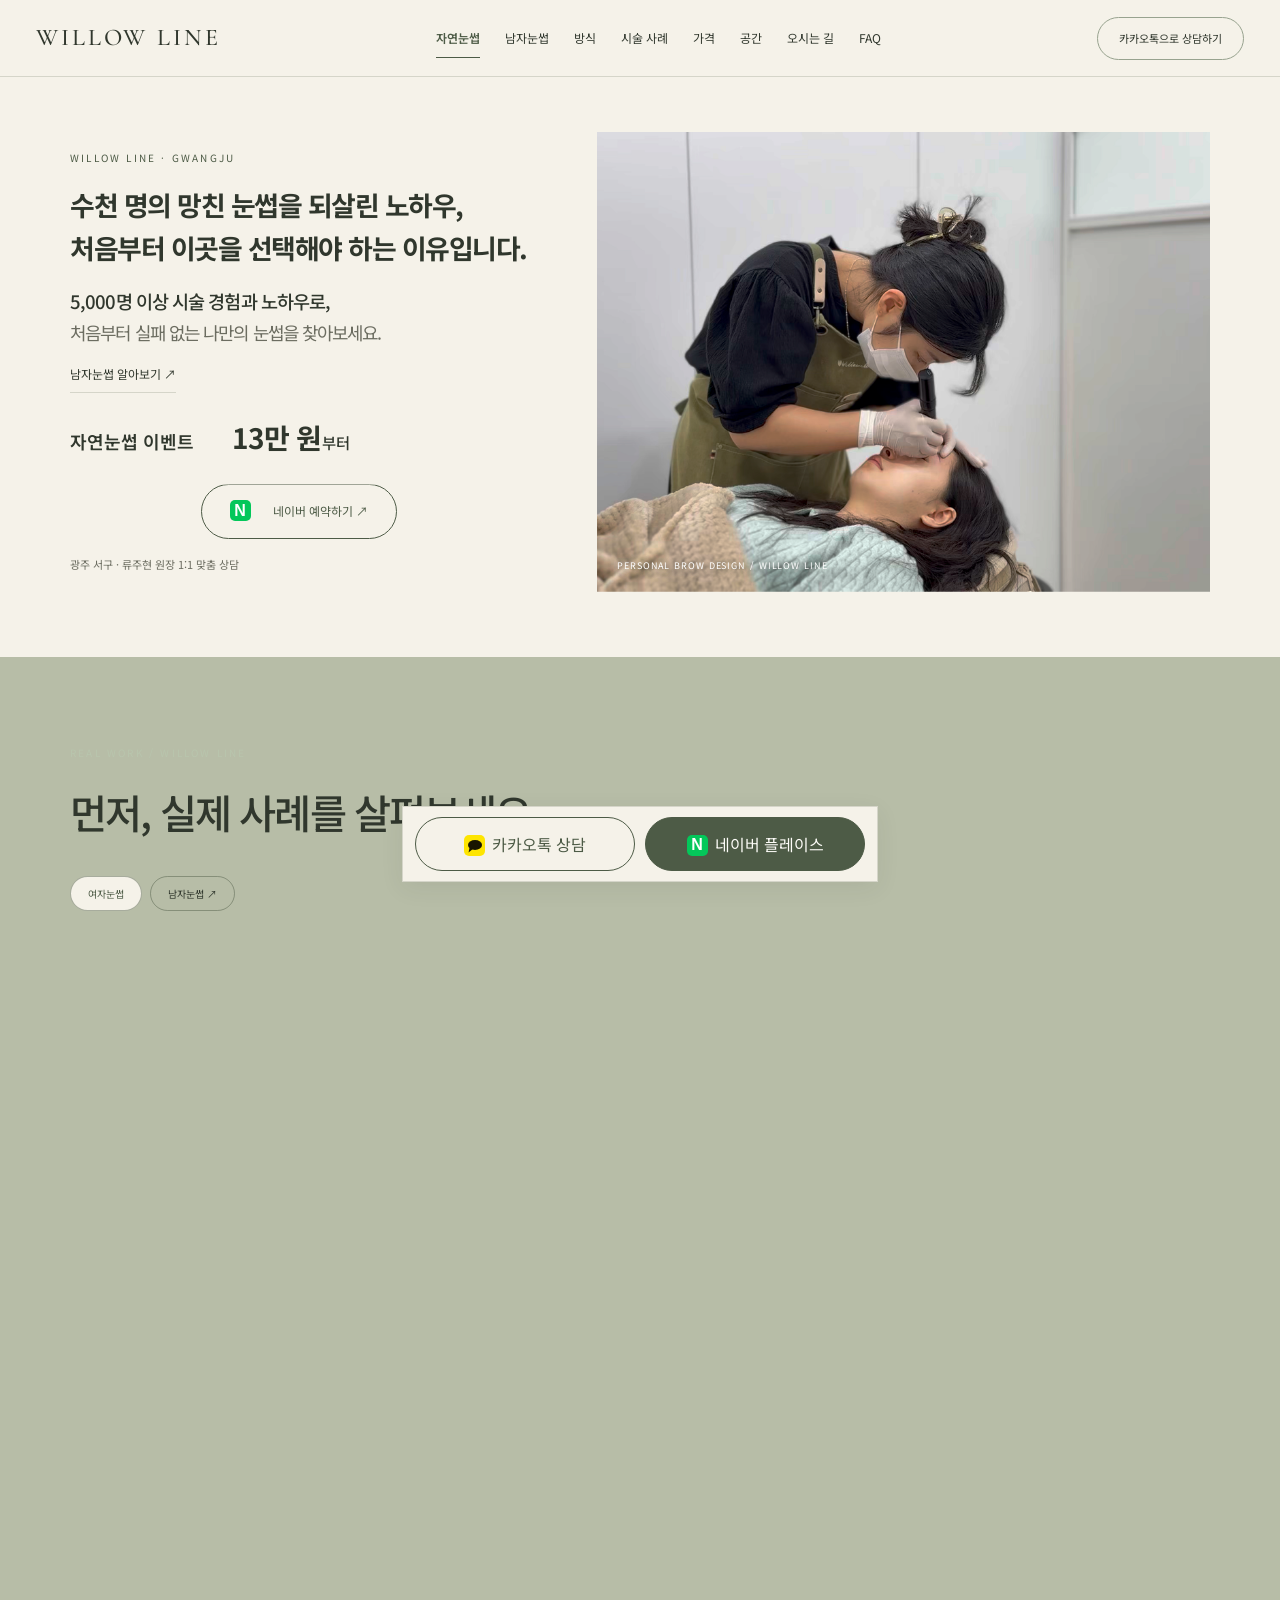
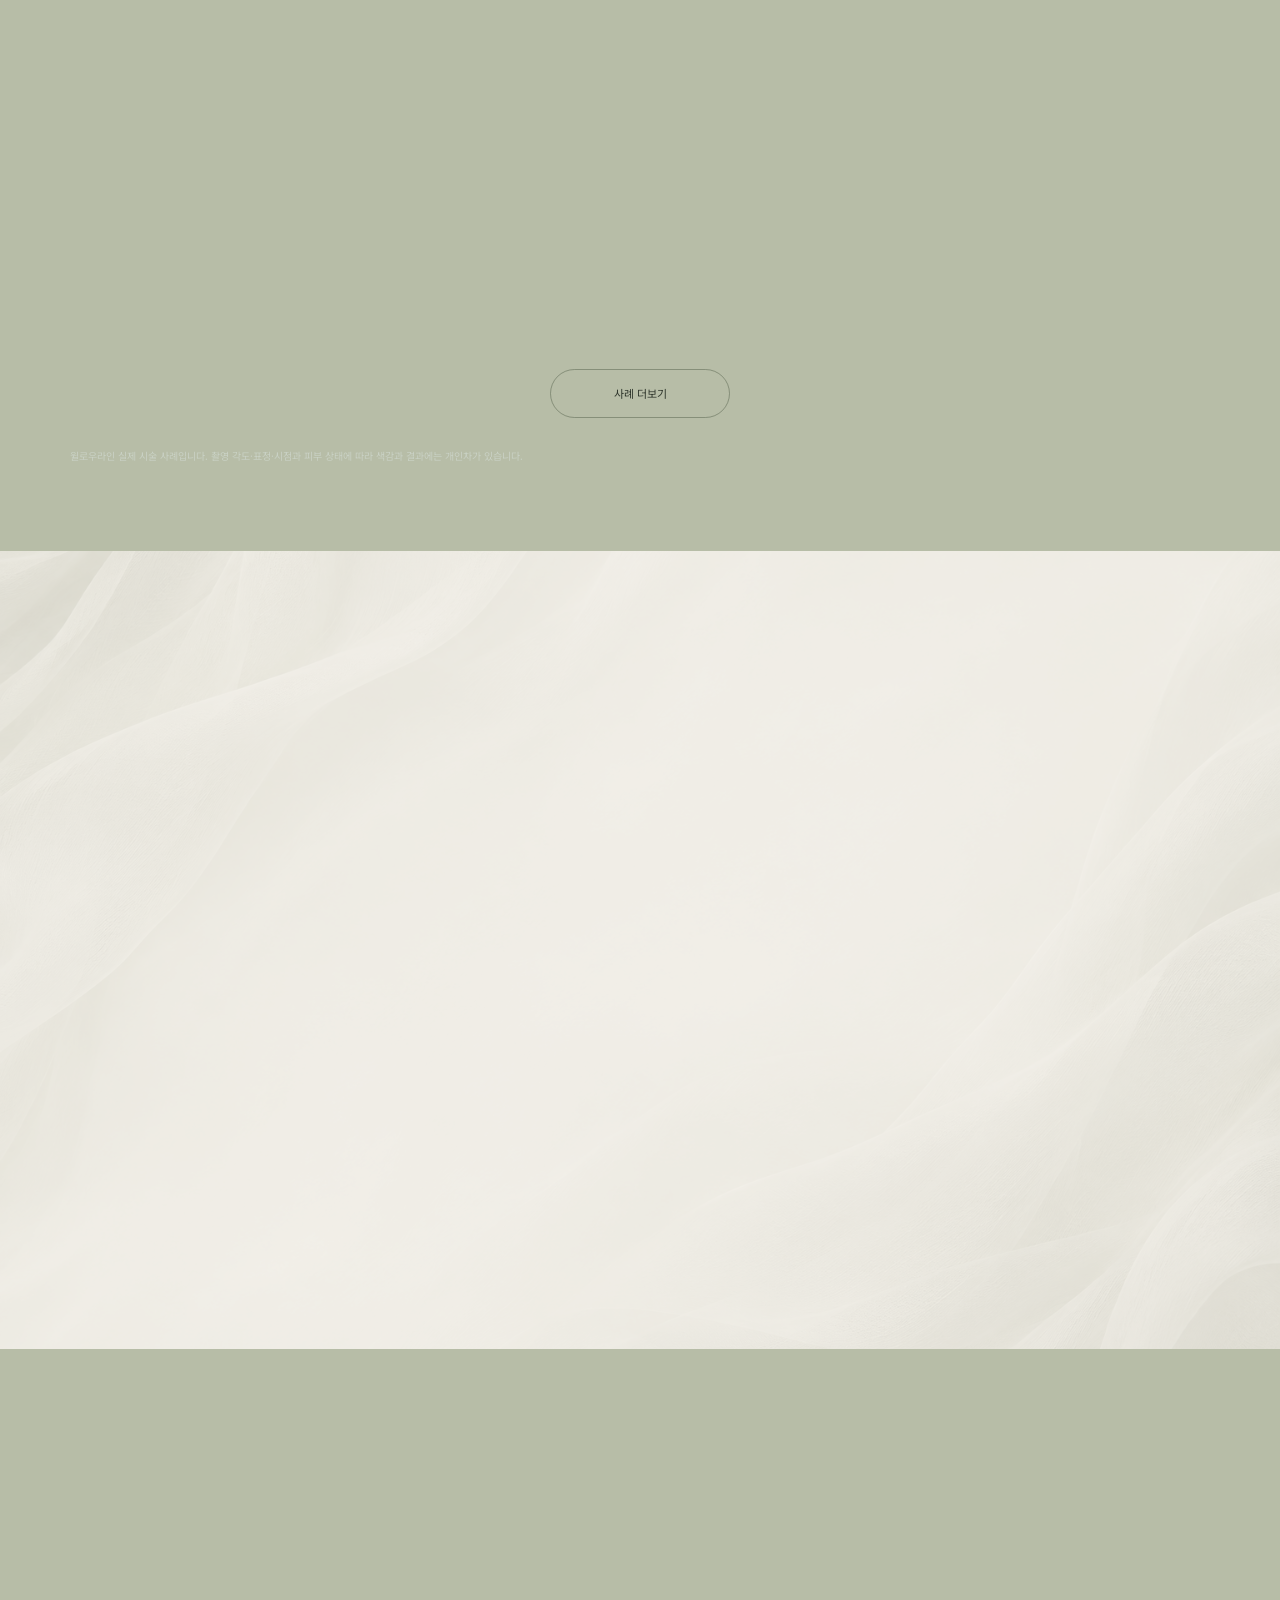
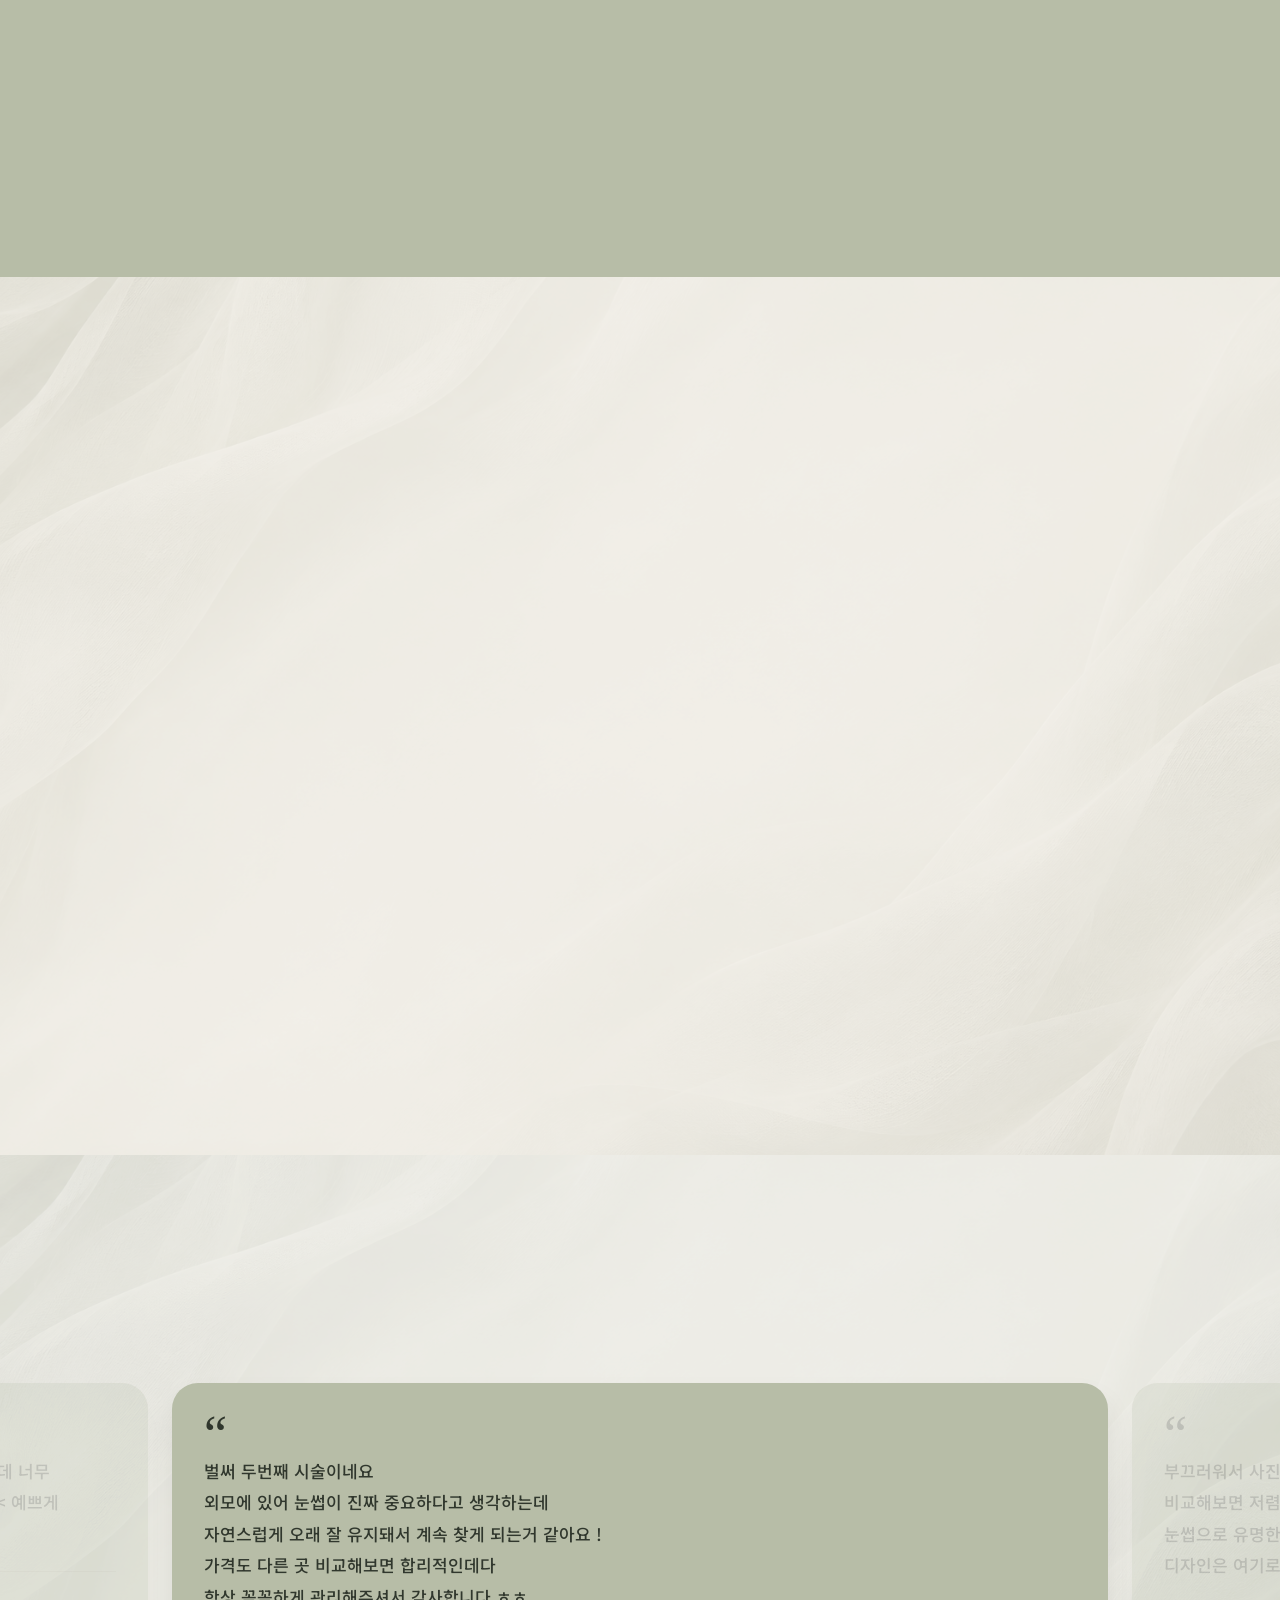
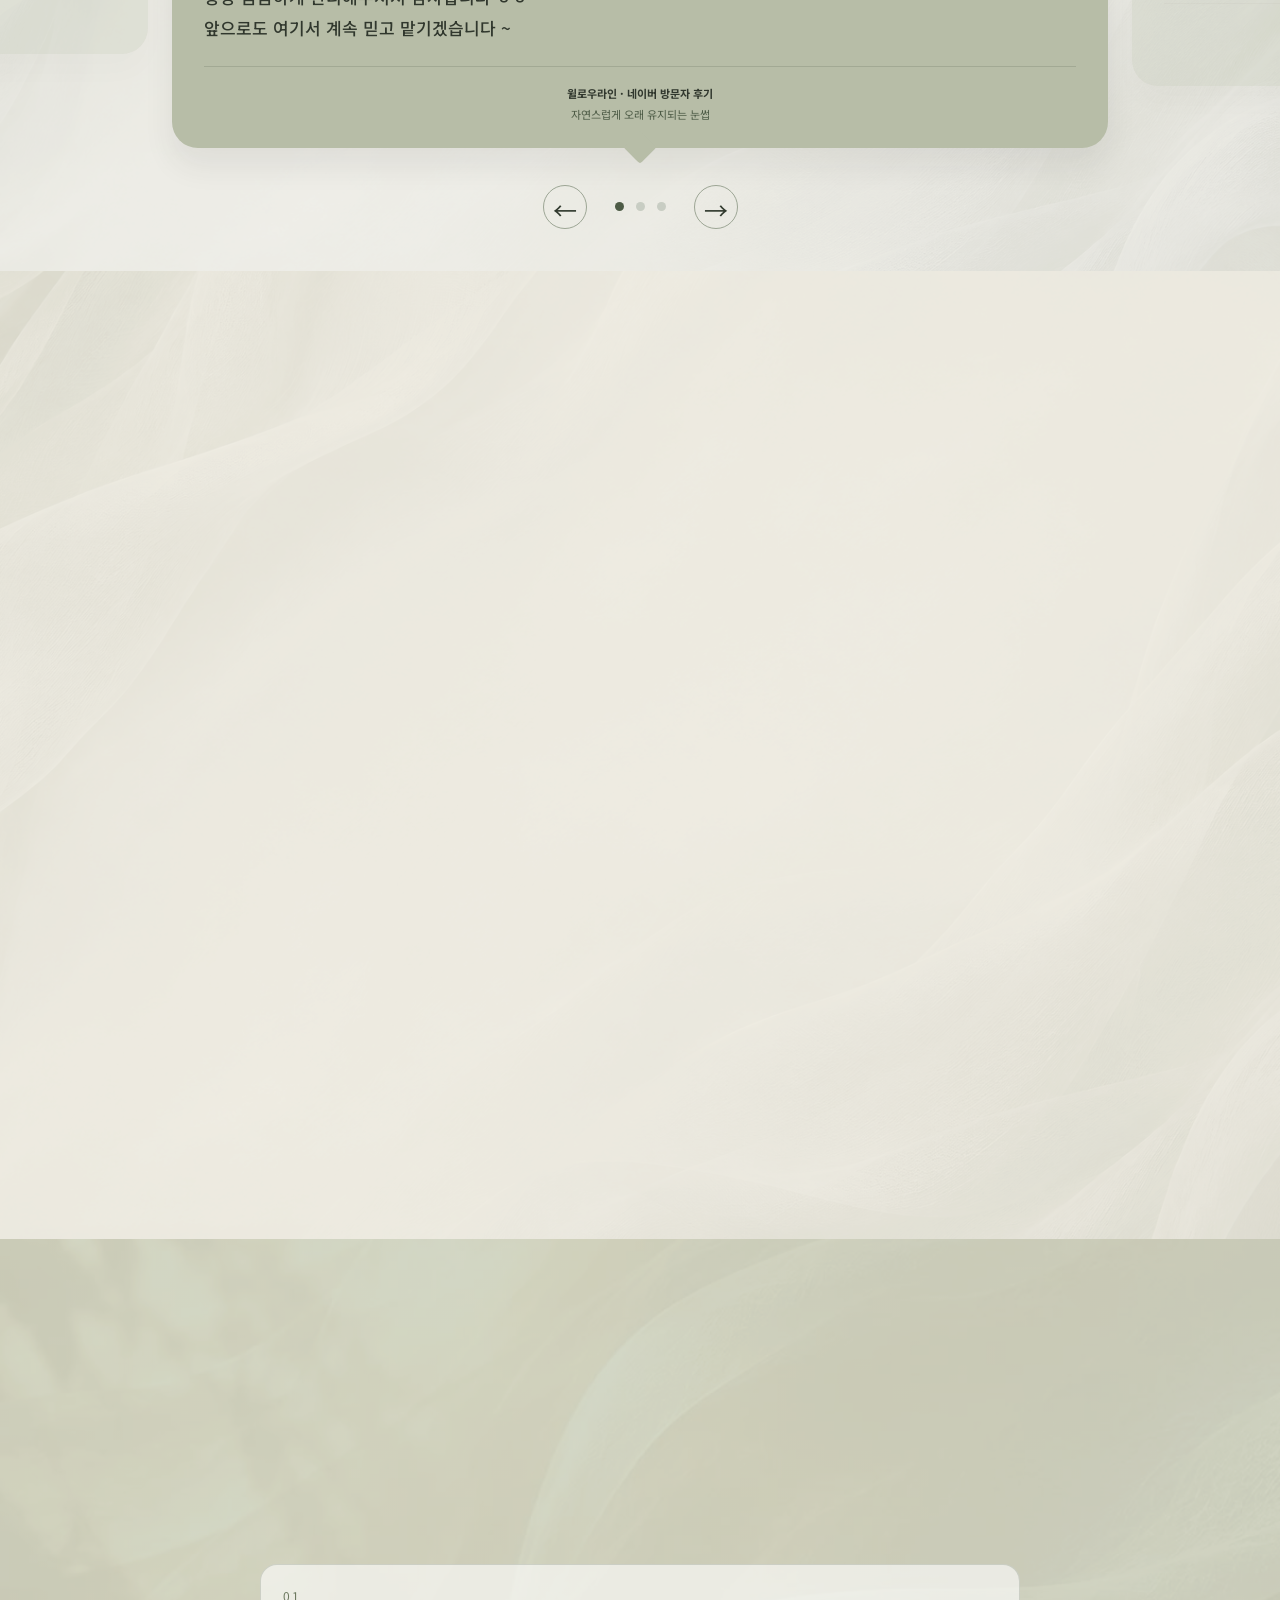
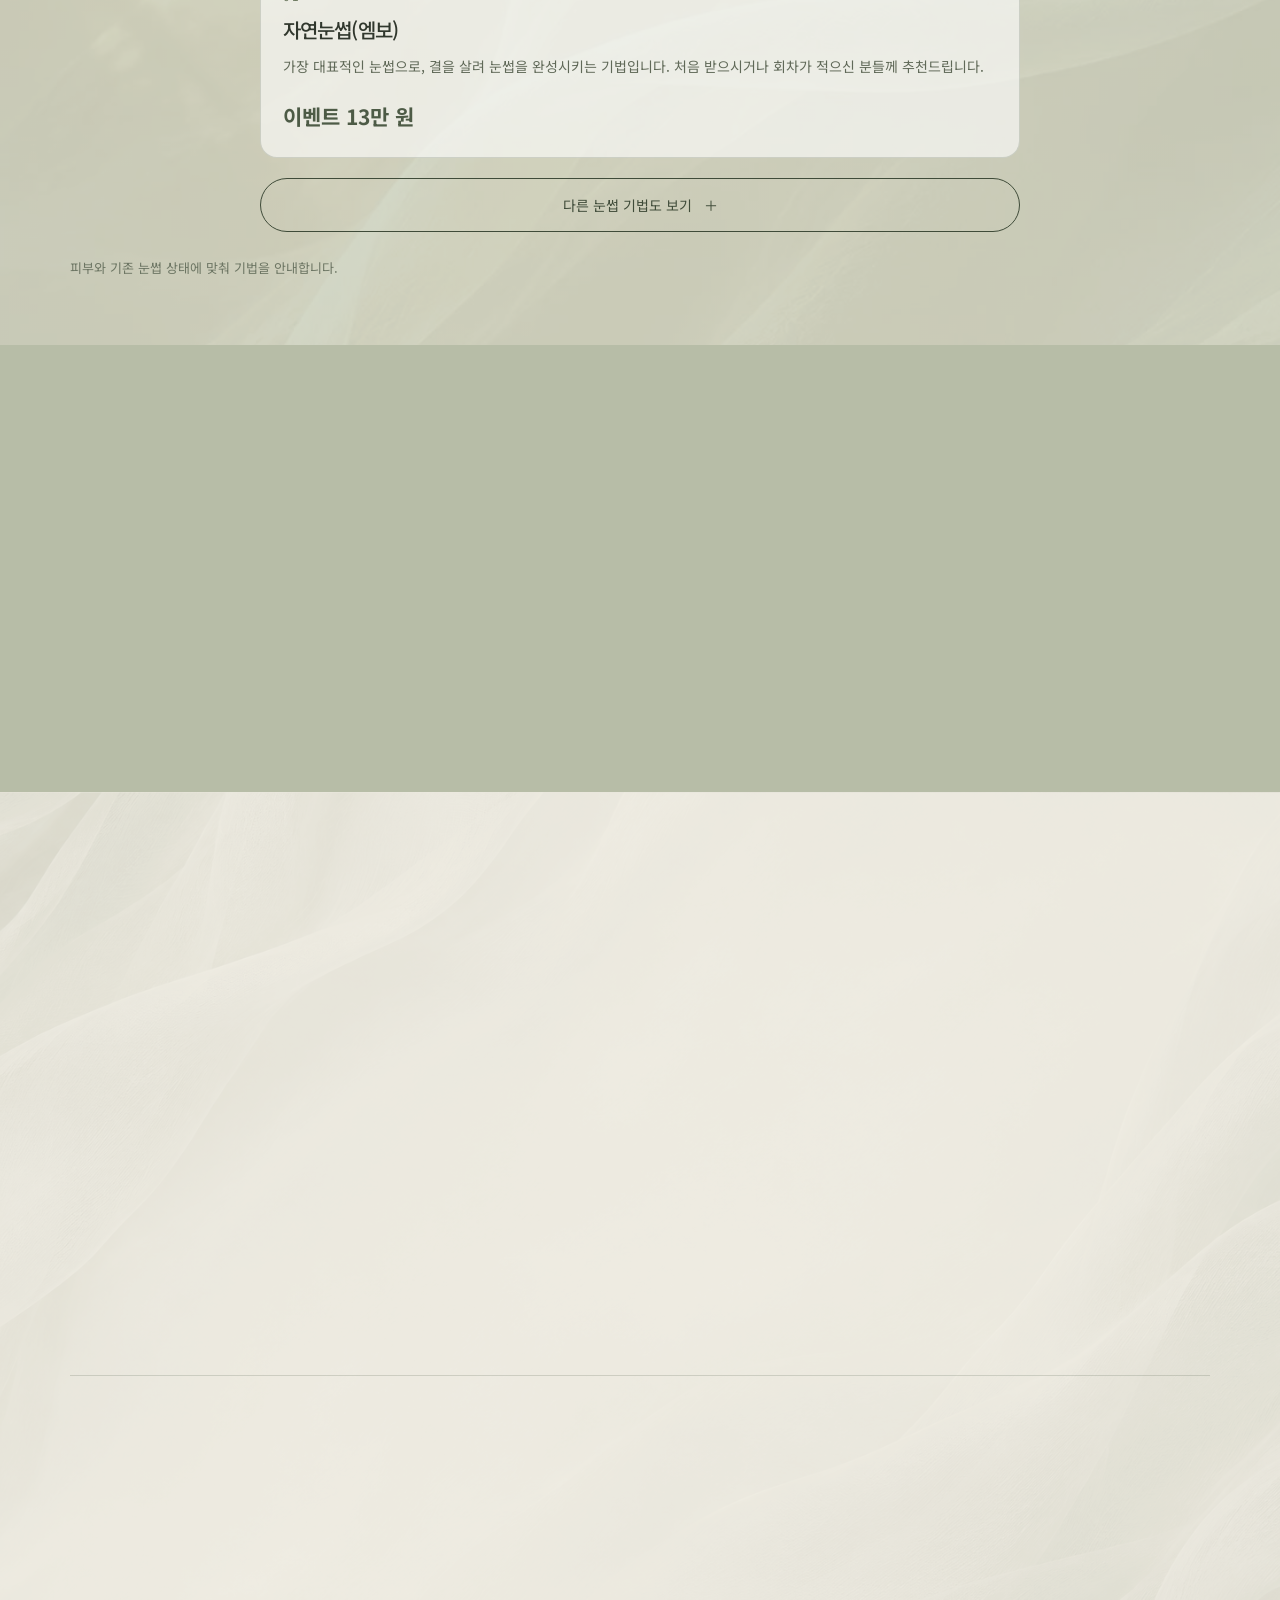
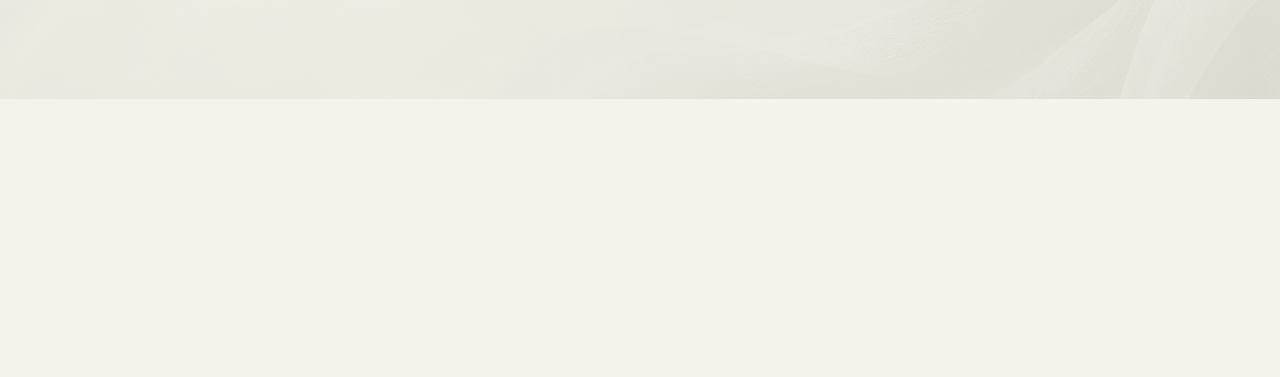
==== commit 09778a61: "Hide desktop natural hero Kakao button" ====
--- a/index.html
+++ b/index.html
@@ -1 +1 @@
-<!doctype html><html lang="ko"><head><meta charset="utf-8"><meta name="viewport" content="width=device-width,initial-scale=1"><meta name="robots" content="noindex,nofollow"><meta name="theme-color" content="#4d5b46"><title>윌로우라인 | 광주 자연눈썹 · 원래 내 눈썹처럼</title><meta name="description" content="광주 서구 윌로우라인 자연눈썹. 실제 시술 사례와 맞춤 상담, 자연눈썹 이벤트 13만 원 안내."><meta property="og:title" content="윌로우라인 · 광주 자연눈썹"><meta property="og:description" content="얼굴과 눈썹의 균형을 살피는 1:1 디자인. 실제 사례와 상담 안내."><meta property="og:type" content="website"><meta property="og:image" content="https://willowline.github.io/director-natural.jpg?v=profile67"><meta property="og:url" content="https://willowline.github.io/"><link rel="canonical" href="https://willowline.github.io/"><link rel="icon" href="./favicon.svg"><link rel="preconnect" href="https://fonts.googleapis.com"><link rel="preconnect" href="https://fonts.gstatic.com" crossorigin><link href="https://fonts.googleapis.com/css2?family=Cormorant+Garamond:wght@400;500&family=Noto+Sans+KR:wght@400;500;600;700&display=swap" rel="stylesheet"><link rel="stylesheet" href="./site.css?v=studio-motion49"><script>if('scrollRestoration'in history)history.scrollRestoration='manual';if(performance.getEntriesByType('navigation')[0]?.type==='reload'){if(location.hash)history.replaceState(history.state,'',location.pathname+location.search);addEventListener('pageshow',()=>{scrollTo({top:0,left:0,behavior:'instant'});requestAnimationFrame(()=>scrollTo({top:0,left:0,behavior:'instant'}))})}</script><style>.natural .hero .hero-copy-lines{font-size:clamp(19px,2.1vw,32px)}@media(max-width:850px){.natural .hero .hero-copy-lines{font-size:6vw;margin-left:-10px;margin-right:-10px;letter-spacing:-.085em}}</style><style>.hero-event.compact-prices{display:grid;gap:10px;padding:10px 0}.compact-prices>div{display:flex;align-items:baseline;gap:18px}.compact-prices>div>span{font-size:clamp(14px,1.5vw,18px);font-weight:600;min-width:8em}.compact-prices>div>strong{font-size:clamp(21px,2.4vw,28px);font-weight:700;line-height:1.3;letter-spacing:-.04em}</style><style>@keyframes heroArrive{from{opacity:0;transform:translateY(18px)}to{opacity:1;transform:translateY(0)}}@keyframes eventPop{0%,65%,100%{transform:translateY(0)}72%{transform:translateY(-7px)}79%{transform:translateY(0)}85%{transform:translateY(-3px)}92%{transform:translateY(0)}}@media(prefers-reduced-motion:no-preference){.natural .hero-copy-lines{animation:heroArrive .8s ease both}.natural .hero-experience{animation:heroArrive .8s .15s ease both}.natural .hero .crosslink,.natural .hero .actions{animation:heroArrive .8s .3s ease both}.natural .compact-prices>div{animation:eventPop 4.8s ease-in-out infinite}.natural .compact-prices>div:nth-child(2){animation-delay:.25s}}@media(prefers-reduced-motion:reduce){.natural .hero *{animation:none!important}}</style><style>.hero-event.compact-prices{row-gap:0}.compact-prices>div{padding:10px 0}.compact-prices>div+div{border-top:1px solid rgba(77,91,70,.14)}</style><style>.natural .hero{padding-top:30px;padding-bottom:32px}.natural .hero .eyebrow{margin-bottom:16px}.natural .hero .hero-experience{margin-top:16px}.natural .hero .crosslink{margin-top:16px}.natural .hero .hero-event{margin:14px 0 0;padding:2px 0}.natural .hero .actions{margin-top:14px}.natural .hero .info{margin-top:14px}.natural .hero-grid{row-gap:24px}</style><style>.process-photos .process-video{display:block;width:100%;aspect-ratio:3/4;object-fit:cover;object-position:center 45%;background:#e8e9e5}</style><style>.process-photos figure:nth-child(3) .process-video{filter:brightness(.82)}</style><style>.process-photos figure{min-width:0}.process-photos figure>img,.process-photos figure>video.process-video{display:block;width:100%;height:auto;aspect-ratio:3/4;object-fit:cover}.process-photos figure>img{object-position:center}.process-photos figcaption{margin-top:10px}</style><style>.gallery-grid .case-photo img{width:100%;aspect-ratio:3/4;object-fit:contain;background:#e9e8e2}</style><link rel="stylesheet" href="./studio-layout.css?v=studio-motion49"><link rel="stylesheet" href="./natural-mobile.css?v=mobile-hero50"><link rel="stylesheet" href="./review-refresh.css?v=sage-review54"><script defer src="./review-carousel.js?v=sage-review54"></script><style>.natural.reference-layout .combined-location{background:transparent;margin-top:32px;padding-top:30px;border-top:1px solid var(--studio-line);scroll-margin-top:100px}.combined-location h3{font-size:22px;font-weight:500;margin:0 0 12px}.combined-location p{font-size:12px;color:var(--muted)}.combined-location .text-link{font-size:12px}.combined-location dl{margin-top:0}@media(max-width:850px){.natural.reference-layout .combined-location{margin-top:25px;padding-top:25px}.combined-location .location-grid{gap:20px}.combined-location h3{font-size:20px}}</style><link rel="stylesheet" href="./natural-sage.css?v=tone70"><style>body.natural.reference-layout #price .price-grid{grid-template-columns:minmax(0,760px);justify-content:center}body.natural.reference-layout #price .price-grid>div{min-width:0}body.natural.reference-layout #price .offer{width:100%}</style><style>.natural.reference-layout #work .case{border:0;background:transparent;padding:0}.natural.reference-layout #work .case-photo{border:0}.natural.reference-layout #work .case-meta{display:none}</style><link rel="stylesheet" href="./light-texture.css?v=light66"><link rel="stylesheet" href="./process-mobile.css?v=process78"><link rel="stylesheet" href="./techniques.css?v=sage85"><link rel="stylesheet" href="./booking-motion.css?v=regular96"><link rel="stylesheet" href="./video-cards.css?v=apply91"><style>body.natural.reference-layout #concerns .concern h3{font-size:clamp(23px,2.2vw,30px)!important;line-height:1.5;word-break:keep-all}</style><link rel="stylesheet" href="./technique-expand.css?v=compact110"><link rel="stylesheet" href="./service-icons.css?v=106"></head><body class="natural reference-layout"><a class="skip" href="#main">본문 바로가기</a><header class="top"><div class="wrap top-inner"><a class="brand" href="./index.html" aria-label="윌로우라인 자연눈썹 홈">WILLOW LINE</a><nav class="main-nav" aria-label="주요 메뉴"><div class="category"><a href="./index.html" aria-current="page">자연눈썹</a><a href="./men.html">남자눈썹</a></div><div class="section-nav" id="section-nav"><a href="#method">방식</a><a href="#work">시술 사례</a><a href="#price">가격</a><a href="#space">공간</a><a href="#location">오시는 길</a><a href="#concerns">FAQ</a></div></nav><a class="header-cta" href="https://pf.kakao.com/_fxhxkMG" target="_blank" rel="noopener noreferrer">카카오톡으로 상담하기</a><button class="menu-button" type="button" aria-label="페이지 메뉴" aria-controls="section-nav" aria-expanded="false">☰</button></div></header><main id="main"><section class="hero" id="top"><div class="wrap hero-grid"><div><span class="eyebrow">WILLOW LINE · GWANGJU</span><h1 class="hero-copy-lines"><span>수천 명의 망친 눈썹을<br class="mobile-hero-break"> 되살린 노하우,</span><span>처음부터 이곳을<br class="mobile-hero-break"> 선택해야 하는 이유입니다.</span></h1><p class="hero-experience"><strong>5,000명 이상 시술 경험과 노하우로,</strong><span>처음부터 실패 없는 나만의 눈썹을 찾아보세요.</span></p><a class="text-link crosslink" href="./men.html">남자눈썹 알아보기 ↗</a><div class="hero-event compact-prices"><div><span>자연눈썹 이벤트</span><strong>13만 원<small class="price-from">부터</small></strong></div></div><div class="actions"><a class="pill booking-bounce" href="https://m.place.naver.com/place/2011356206/ticket" target="_blank" rel="noopener noreferrer"><span class="service-icon106 naver" aria-hidden="true">N</span>네이버 예약하기 ↗</a><a class="pill solid" href="https://pf.kakao.com/_fxhxkMG" target="_blank" rel="noopener noreferrer"><span class="service-icon106 kakao" aria-hidden="true"></span>카카오톡 상담하기 ↗</a></div><p class="info">광주 서구 · 류주현 원장 1:1 맞춤 상담</p></div><figure class="hero-media"><video id="studio-film" autoplay muted loop playsinline preload="metadata" poster="./natural-work-poster.png" aria-label="윌로우라인 실제 시술 영상"><source src="./natural-work.mp4?v=tone70" type="video/mp4"></video><figcaption class="caption">PERSONAL BROW DESIGN / WILLOW LINE</figcaption></figure></div></section><section class="section gallery-section natural-proof" id="work"><div class="wrap"><div class="head inline"><div><span class="eyebrow">REAL WORK / WILLOW LINE</span><h2 class="title">먼저, 실제 사례를 살펴보세요.</h2></div></div><div class="filters" aria-label="시술 사례 분류"><button class="filter" data-filter="women" aria-pressed="true">여자눈썹</button><a class="filter" href="./men.html">남자눈썹 ↗</a></div><div class="gallery-grid" data-initial-count="6"><button class="case" data-photo="./gallery-women-01.jpg" data-category="women" data-caption="여자눈썹 실제 시술 사례 01 · 촬영 조건과 시술 결과에는 개인차가 있습니다." aria-label="여자눈썹 실제 시술 사례 01 크게 보기"><div class="case-photo"><img src="./gallery-women-01.jpg" loading="lazy" alt="여자눈썹 실제 시술 사례 01"></div></button><button class="case" data-photo="./gallery-women-02.jpg" data-category="women" data-caption="여자눈썹 실제 시술 사례 02 · 촬영 조건과 시술 결과에는 개인차가 있습니다." aria-label="여자눈썹 실제 시술 사례 02 크게 보기"><div class="case-photo"><img src="./gallery-women-02.jpg" loading="lazy" alt="여자눈썹 실제 시술 사례 02"></div></button><button class="case" data-photo="./gallery-women-03.jpg" data-category="women" data-caption="여자눈썹 실제 시술 사례 03 · 촬영 조건과 시술 결과에는 개인차가 있습니다." aria-label="여자눈썹 실제 시술 사례 03 크게 보기"><div class="case-photo"><img src="./gallery-women-03.jpg" loading="lazy" alt="여자눈썹 실제 시술 사례 03"></div></button><button class="case" data-photo="./gallery-women-04.jpg" data-category="women" data-caption="여자눈썹 실제 시술 사례 04 · 촬영 조건과 시술 결과에는 개인차가 있습니다." aria-label="여자눈썹 실제 시술 사례 04 크게 보기"><div class="case-photo"><img src="./gallery-women-04.jpg" loading="lazy" alt="여자눈썹 실제 시술 사례 04"></div></button><button class="case" data-photo="./gallery-women-05.jpg" data-category="women" data-caption="여자눈썹 실제 시술 사례 05 · 촬영 조건과 시술 결과에는 개인차가 있습니다." aria-label="여자눈썹 실제 시술 사례 05 크게 보기"><div class="case-photo"><img src="./gallery-women-05.jpg" loading="lazy" alt="여자눈썹 실제 시술 사례 05"></div></button><button class="case" data-photo="./gallery-women-06.jpg" data-category="women" data-caption="여자눈썹 실제 시술 사례 06 · 촬영 조건과 시술 결과에는 개인차가 있습니다." aria-label="여자눈썹 실제 시술 사례 06 크게 보기"><div class="case-photo"><img src="./gallery-women-06.jpg" loading="lazy" alt="여자눈썹 실제 시술 사례 06"></div></button><button class="case" data-photo="./gallery-women-07.jpg" data-category="women" data-caption="여자눈썹 실제 시술 사례 07 · 촬영 조건과 시술 결과에는 개인차가 있습니다." aria-label="여자눈썹 실제 시술 사례 07 크게 보기"><div class="case-photo"><img src="./gallery-women-07.jpg" loading="lazy" alt="여자눈썹 실제 시술 사례 07"></div></button><button class="case" data-photo="./gallery-women-08.jpg" data-category="women" data-caption="여자눈썹 실제 시술 사례 08 · 촬영 조건과 시술 결과에는 개인차가 있습니다." aria-label="여자눈썹 실제 시술 사례 08 크게 보기"><div class="case-photo"><img src="./gallery-women-08.jpg" loading="lazy" alt="여자눈썹 실제 시술 사례 08"></div></button><button class="case" data-photo="./gallery-men-01.jpg" data-category="men" data-caption="남자눈썹 실제 시술 사례 01 · 촬영 조건과 시술 결과에는 개인차가 있습니다." aria-label="남자눈썹 실제 시술 사례 01 크게 보기"><div class="case-photo"><img src="./gallery-men-01.jpg" loading="lazy" alt="남자눈썹 실제 시술 사례 01"></div></button><button class="case" data-photo="./gallery-men-02.jpg" data-category="men" data-caption="남자눈썹 실제 시술 사례 02 · 촬영 조건과 시술 결과에는 개인차가 있습니다." aria-label="남자눈썹 실제 시술 사례 02 크게 보기"><div class="case-photo"><img src="./gallery-men-02.jpg" loading="lazy" alt="남자눈썹 실제 시술 사례 02"></div></button><button class="case" data-photo="./gallery-men-03.jpg" data-category="men" data-caption="남자눈썹 실제 시술 사례 03 · 촬영 조건과 시술 결과에는 개인차가 있습니다." aria-label="남자눈썹 실제 시술 사례 03 크게 보기"><div class="case-photo"><img src="./gallery-men-03.jpg" loading="lazy" alt="남자눈썹 실제 시술 사례 03"></div></button><button class="case" data-photo="./gallery-men-04.jpg" data-category="men" data-caption="남자눈썹 실제 시술 사례 04 · 촬영 조건과 시술 결과에는 개인차가 있습니다." aria-label="남자눈썹 실제 시술 사례 04 크게 보기"><div class="case-photo"><img src="./gallery-men-04.jpg" loading="lazy" alt="남자눈썹 실제 시술 사례 04"></div></button><button class="case" data-photo="./gallery-men-05.jpg" data-category="men" data-caption="남자눈썹 실제 시술 사례 05 · 촬영 조건과 시술 결과에는 개인차가 있습니다." aria-label="남자눈썹 실제 시술 사례 05 크게 보기"><div class="case-photo"><img src="./gallery-men-05.jpg" loading="lazy" alt="남자눈썹 실제 시술 사례 05"></div></button><button class="case" data-photo="./gallery-men-06.jpg" data-category="men" data-caption="남자눈썹 실제 시술 사례 06 · 촬영 조건과 시술 결과에는 개인차가 있습니다." aria-label="남자눈썹 실제 시술 사례 06 크게 보기"><div class="case-photo"><img src="./gallery-men-06.jpg" loading="lazy" alt="남자눈썹 실제 시술 사례 06"></div></button><button class="case" data-photo="./gallery-men-07.jpg" data-category="men" data-caption="남자눈썹 실제 시술 사례 07 · 촬영 조건과 시술 결과에는 개인차가 있습니다." aria-label="남자눈썹 실제 시술 사례 07 크게 보기"><div class="case-photo"><img src="./gallery-men-07.jpg" loading="lazy" alt="남자눈썹 실제 시술 사례 07"></div></button><button class="case" data-photo="./gallery-men-08.jpg" data-category="men" data-caption="남자눈썹 실제 시술 사례 08 · 촬영 조건과 시술 결과에는 개인차가 있습니다." aria-label="남자눈썹 실제 시술 사례 08 크게 보기"><div class="case-photo"><img src="./gallery-men-08.jpg" loading="lazy" alt="남자눈썹 실제 시술 사례 08"></div></button></div><button class="more" type="button">사례 더 보기</button><p class="note">윌로우라인 실제 시술 사례입니다. 촬영 각도·표정·시점과 피부 상태에 따라 색감과 결과에는 개인차가 있습니다.</p></div></section><section class="section director-section" id="director"><div class="wrap director-grid"><figure class="director-photo"><img src="./director-natural.jpg" loading="lazy" alt="윌로우라인 류주현 원장 프로필 사진"><figcaption><strong>류주현 원장</strong><span>윌로우라인 · 반영구 시술 경력 4년 차</span></figcaption></figure><div class="director-content"><span class="eyebrow">DIRECTOR / WILLOW LINE</span><h2 class="statement">한 사람의 얼굴에,<br>한 사람의 디자인.</h2><p class="director-lead">눈썹만 채우기보다, 얼굴의 균형을 먼저 살핍니다.</p><dl class="director-facts"><div><dt>피부미용 국가기술자격</dt><dd>피부와 작업의 기본부터 세심하게</dd></div><div><dt>헤어스트록 부문 대회 수상</dt><dd>눈썹 결의 방향과 연결을 연구합니다</dd></div><div><dt>결 패턴 연구 · 소묘 수업 이수</dt><dd>자연스러운 흐름과 입체감을 위한 연습</dd></div></dl></div></div></section><section class="section philosophy" id="philosophy"><div class="wrap philosophy-layout"><span class="eyebrow">OUR STORY</span><div><h2 class="statement"><span class="story-headline-line">“우리 딸이 배워서 아빠 해줘.”</span><br><span class="story-headline-line">윌로우라인은 그 한마디에서 시작됐습니다.</span></h2><p>아버지의 얼굴에 남은 어색한 눈썹.<br>매일 마주했기에, 자연스러움만큼은 타협하지 않기로 했습니다.</p><a class="text-link" style="color:#f8f7f2;border-color:#ffffff55;margin-top:20px" href="https://m.blog.naver.com/rjh9609/224462083662?recommendTrackingCode=2" target="_blank" rel="noopener noreferrer">윌로우라인블로그 <span aria-hidden="true">+</span></a></div></div></section><section class="section concerns" id="concerns"><div class="wrap"><div class="head"><span class="eyebrow">BEFORE YOU BOOK</span><h2 class="title">예약 전에,<br class="mobile-only"> 이런 점이 궁금하셨죠.</h2></div><div class="concerns-grid"><article class="concern"><span>01</span><h3>내 얼굴에도 어울릴까요?</h3><p>얼굴형과 눈매, 남아 있는 모량과 결 방향을 살피고 원하는 분위기를 함께 이야기합니다.</p></article><article class="concern"><span>02</span><h3>너무 진해지지는 않을까요?</h3><p>자연스러운 표현을 지향합니다. 직후에는 일시적으로 진하게 느껴질 수 있으며 회복·탈각을 거치며 부드러워집니다.</p></article><article class="concern"><span>03</span><h3>통증이 걱정돼요.</h3><p>피부 민감도와 컨디션에 따라 개인차가 있습니다. 걱정되는 점을 미리 말씀해 주시면 피부 반응을 살피며 진행합니다.</p></article><article class="concern"><span>04</span><h3>기존 눈썹문신이 남아 있어요.</h3><p>현재 눈썹 사진으로 먼저 상담해 주세요. 잔흔의 색과 진하기, 피부 상태에 따라 적합한 방향을 안내합니다.</p></article><article class="concern"><span>05</span><h3>자연눈썹과 헤어스트록 중 무엇이 맞을까요?</h3><p>자연눈썹(엠보)과 헤어스트록은 별도 기법이며 가격도 다릅니다. 모량·피부·잔흔과 원하는 느낌을 살펴 제안합니다. 이 페이지의 13만 원 이벤트는 자연눈썹(엠보) 기준입니다.</p></article></div></div></section><section class="section reviews client-reviews" id="reviews"><div class="wrap"><div class="head review-heading"><span class="eyebrow">WORDS FROM OUR CLIENTS</span><h2 class="title">고객님들의 리얼 후기</h2><p class="desc">윌로우라인을 방문한 고객님이 직접 남겨주신 이야기.</p></div><div class="review-carousel" aria-roledescription="캐러셀" aria-label="네이버 방문자 후기"><div class="review-window"><div class="review-track"><article class="review-slide" aria-label="후기 1 / 3"><div class="review-bubble"><span class="quote-mark" aria-hidden="true">“</span><blockquote>벌써 두번째 시술이네요<br>외모에 있어 눈썹이 진짜 중요하다고 생각하는데<br>자연스럽게 오래 잘 유지돼서 계속 찾게 되는거 같아요 !<br>가격도 다른 곳 비교해보면 합리적인데다<br>항상 꼼꼼하게 관리해주셔서 감사합니다 ㅎㅎ<br>앞으로도 여기서 계속 믿고 맡기겠습니다 ~</blockquote><div class="review-credit"><strong>윌로우라인 · 네이버 방문자 후기</strong><span>자연스럽게 오래 유지되는 눈썹</span></div></div></article><article class="review-slide" aria-label="후기 2 / 3"><div class="review-bubble"><span class="quote-mark" aria-hidden="true">“</span><blockquote>부끄러워서 사진은 못 올리지만 진짜 자연스럽고 생얼로도 당당하게 돌아다닐 수 있게 만들어주심!!! 금액도 다른 곳이랑 비교해보면 저렴한데 퀄리티는 더 높고 시술 받는 중에도 분위기 편안하게 만들어주셔서 받는 동안 재밌었어요ㅋㅋㅋ 눈썹으로 유명한 곳에서도 받아본 사람으로서 여기가 쵝오,, 이름값 다 필요없고 본인한테 맞는 샵 찾으세요!! 자연스러운 디자인은 여기로 정착💛</blockquote><div class="review-credit"><strong>윌로우라인 · 네이버 방문자 후기</strong><span>편안한 상담과 자연스러운 디자인</span></div></div></article><article class="review-slide" aria-label="후기 3 / 3"><div class="review-bubble"><span class="quote-mark" aria-hidden="true">“</span><blockquote>제가 눈썹 시술 받고 너무 자연스럽게 꼼꼼히 해주셔서 넘 마음에 들어가지구 저희 아부지도 예약해드렸는데 너무 잘해주신 것 같아요 ㅎㅎ 아빠도 엄청 만족스러워하셔서 뿌듯하구 자연스럽고 훨씬 젊어지신 것 같아요 &gt;.&lt; 예쁘게 해주셔서 감사합니다 ~!!</blockquote><div class="review-credit"><strong>윌로우라인 · 네이버 방문자 후기</strong><span>가족에게도 추천한 세심한 시술</span></div></div></article></div></div><div class="review-controls"><button type="button" class="review-prev" aria-label="이전 후기">←</button><div class="review-dots" aria-label="후기 선택"><button type="button" data-review="0" aria-label="1번째 후기" aria-pressed="true"></button><button type="button" data-review="1" aria-label="2번째 후기" aria-pressed="false"></button><button type="button" data-review="2" aria-label="3번째 후기" aria-pressed="false"></button></div><button type="button" class="review-next" aria-label="다음 후기">→</button></div></div></div></section><section class="section process" id="method"><div class="wrap"><div class="head"><span class="eyebrow">THE PROCESS</span><h2 class="title">상담부터 관리 안내까지.</h2><p class="desc">어떤 기법이 좋은지 공부해 오지 않으셔도 괜찮습니다. 원하는 느낌과 걱정되는 부분부터 알려주세요.</p></div><div class="process-photos"><figure><img src="./process-talk.jpg" loading="lazy" alt="윌로우라인 실제 01 · 상담 모습"><figcaption><span>01 · 상담</span><p class="process-caption-desc">기존 경험과 원하는 느낌, 걱정되는 부분을 나눕니다.</p></figcaption></figure><figure><video class="process-video" autoplay muted loop playsinline disablepictureinpicture disableremoteplayback preload="metadata" poster="./process-design-poster.png" aria-label="얼굴과 눈썹 디자인 확인 영상"><source src="./process-design.mp4" type="video/mp4"></video><figcaption><span>02 · 디자인 확인</span><p class="process-caption-desc">모량과 결 방향, 골격과 피부·잔흔을 살핍니다.</p></figcaption></figure><figure><video class="process-video" autoplay muted loop playsinline disablepictureinpicture disableremoteplayback preload="metadata" poster="./process-treatment-poster.png" aria-label="섬세한 시술 과정 영상"><source src="./process-treatment.mp4?v=tone70" type="video/mp4"></video><figcaption><span>03 · 디자인 및 섬세한 작업</span><p class="process-caption-desc">어울리는 디자인과 기법을 설명하고 피부 반응을 살피며 진행합니다.</p></figcaption></figure></div></div></section><section class="section techniques84" id="price"><div class="wrap"><div class="head"><span class="eyebrow">BROW TECHNIQUES</span><h2 class="title">내 눈썹에는<br>어떤 기법이 어울릴까요?</h2><p class="desc">결을 살릴지, 음영을 더할지.<br>지금 눈썹과 원하는 느낌에 맞춰 함께 고릅니다.</p></div><div class="technique-stack103"><article class="technique-card84"><span class="technique-num84">01</span><h3>자연눈썹(엠보)</h3><p>가장 대표적인 눈썹으로, 결을 살려 눈썹을 완성시키는 기법입니다. 처음 받으시거나 회차가 적으신 분들께 추천드립니다.</p><strong>이벤트 13만 원</strong></article><details class="technique-expand103"><summary>다른 눈썹 기법도 보기 <span class="plus103">＋</span></summary><div class="technique-rest103"><article class="technique-card84"><span class="technique-num84">02</span><h3>섀도우눈썹</h3><p>점으로 채우는 기법으로 아이브로우로 그린 듯 부드럽지만 자연눈썹(엠보)보다 또렷한 눈썹으로 완성됩니다. 모량이 많으신 분들께 추천드립니다.</p><strong>16만 원</strong></article><article class="technique-card84"><span class="technique-num84">03</span><h3>콤보눈썹</h3><p>결표현과 점이 동시에 들어가는 기법으로, 뒷쪽 모량이 적으신 분들께 추천드립니다.</p><strong>17만 원</strong></article><article class="technique-card84"><span class="technique-num84">04</span><h3>헤어스트록눈썹</h3><p>바늘 하나로 눈썹결을 그리는 방식으로, 깃털처럼 표현하여 가장 자연스러운 눈썹을 연출해드립니다. 통증에 예민하시거나 회차가 많으신 분들께는 필수입니다.</p><strong>25만 원</strong></article></div></details></div><p class="technique-note84">피부와 기존 눈썹 상태에 맞춰 기법을 안내합니다.</p></div></section><section class="section reserve" id="reserve"><div class="wrap"><span class="eyebrow">YOUR NEXT STEP</span><h2 class="title">지금 눈썹에서,<br>어떤 점이 가장 신경 쓰이세요?</h2><div class="actions"><a class="pill" href="https://pf.kakao.com/_fxhxkMG" target="_blank" rel="noopener noreferrer"><span class="service-icon106 kakao" aria-hidden="true"></span>원장님께 눈썹 상담하기</a><a class="pill solid" href="https://map.naver.com/p/entry/place/2011356206?placePath=%2Fhome" target="_blank" rel="noopener noreferrer"><span class="service-icon106 naver" aria-hidden="true">N</span>네이버 플레이스</a></div><small>예약 확정과 상세 조건은 매장 안내를 확인해 주세요.</small></div></section><section class="section space" id="space"><div class="wrap"><div class="head"><span class="eyebrow">SPACE & LOCATION</span><h2 class="title">윌로우라인의 공간과 오시는 길.</h2><p class="desc">상담과 작업에 집중할 수 있도록, 고객별 위생관리와 공간의 청결을 기본으로 지킵니다.</p></div><div class="space-grid"><img src="./studio.jpg" loading="lazy" alt="윌로우라인 매장 전경"><img src="./space-treatment.jpg" loading="lazy" alt="윌로우라인 시술 공간"><img src="./space-detail.jpg" loading="lazy" alt="윌로우라인 매장 내부"></div><div class="location combined-location" id="location"><div class="location-grid"><div><h3>광주 서구, 윌로우라인.</h3><p>방문 전 위치와 운영시간을 확인해 주세요.</p><a class="text-link" href="https://map.naver.com/p/entry/place/2011356206?placePath=%2Fhome" target="_blank" rel="noopener noreferrer">네이버 지도에서 위치 확인 ↗</a></div><div><dl><div><dt>주소</dt><dd>광주광역시 서구 상무대로1081번길 15, 1층</dd></div><div><dt>운영시간</dt><dd>평일 10:00–20:00<br>주말 10:00–18:00<br>일요일은 사전 요청 시 운영 가능</dd></div><div><dt>상담·예약</dt><dd>카카오톡 채널로 현재 눈썹과 원하는 느낌을 알려주세요.</dd></div></dl></div></div></div></div></section></main><footer class="footer"><div class="wrap"><div><div class="brand">WILLOW LINE</div><p>윌로우라인 · 원장 류주현<br>광주광역시 서구 상무대로1081번길 15, 1층<br>시술 결과는 피부 타입·기법·관리 방법에 따라 개인차가 있습니다.<br>© WILLOW LINE. All rights reserved.</p></div><div class="social"><a class="" href="https://www.instagram.com/willow__line" target="_blank" rel="noopener noreferrer">Instagram</a><a class="" href="https://blog.naver.com/rjh9609" target="_blank" rel="noopener noreferrer">Blog</a><a class="" href="https://pf.kakao.com/_fxhxkMG" target="_blank" rel="noopener noreferrer">KakaoTalk</a></div></div></footer><div class="booking" aria-label="빠른 상담과 위치 확인"><a class="pill" href="https://pf.kakao.com/_fxhxkMG" target="_blank" rel="noopener noreferrer"><span class="service-icon106 kakao" aria-hidden="true"></span>카카오톡 상담</a><a class="pill solid" href="https://map.naver.com/p/entry/place/2011356206?placePath=%2Fhome" target="_blank" rel="noopener noreferrer"><span class="service-icon106 naver" aria-hidden="true">N</span>네이버 플레이스</a></div><dialog aria-label="윌로우라인 실제 시술 사례"><button type="button" aria-label="사진 닫기">×</button><img src="./result-01.jpg" alt=""><p></p></dialog><script src="./site.js?v=gallery63" defer></script></body></html>
+<!doctype html><html lang="ko"><head><meta charset="utf-8"><meta name="viewport" content="width=device-width,initial-scale=1"><meta name="robots" content="noindex,nofollow"><meta name="theme-color" content="#4d5b46"><title>윌로우라인 | 광주 자연눈썹 · 원래 내 눈썹처럼</title><meta name="description" content="광주 서구 윌로우라인 자연눈썹. 실제 시술 사례와 맞춤 상담, 자연눈썹 이벤트 13만 원 안내."><meta property="og:title" content="윌로우라인 · 광주 자연눈썹"><meta property="og:description" content="얼굴과 눈썹의 균형을 살피는 1:1 디자인. 실제 사례와 상담 안내."><meta property="og:type" content="website"><meta property="og:image" content="https://willowline.github.io/director-natural.jpg?v=profile67"><meta property="og:url" content="https://willowline.github.io/"><link rel="canonical" href="https://willowline.github.io/"><link rel="icon" href="./favicon.svg"><link rel="preconnect" href="https://fonts.googleapis.com"><link rel="preconnect" href="https://fonts.gstatic.com" crossorigin><link href="https://fonts.googleapis.com/css2?family=Cormorant+Garamond:wght@400;500&family=Noto+Sans+KR:wght@400;500;600;700&display=swap" rel="stylesheet"><link rel="stylesheet" href="./site.css?v=studio-motion49"><script>if('scrollRestoration'in history)history.scrollRestoration='manual';if(performance.getEntriesByType('navigation')[0]?.type==='reload'){if(location.hash)history.replaceState(history.state,'',location.pathname+location.search);addEventListener('pageshow',()=>{scrollTo({top:0,left:0,behavior:'instant'});requestAnimationFrame(()=>scrollTo({top:0,left:0,behavior:'instant'}))})}</script><style>.natural .hero .hero-copy-lines{font-size:clamp(19px,2.1vw,32px)}@media(max-width:850px){.natural .hero .hero-copy-lines{font-size:6vw;margin-left:-10px;margin-right:-10px;letter-spacing:-.085em}}</style><style>.hero-event.compact-prices{display:grid;gap:10px;padding:10px 0}.compact-prices>div{display:flex;align-items:baseline;gap:18px}.compact-prices>div>span{font-size:clamp(14px,1.5vw,18px);font-weight:600;min-width:8em}.compact-prices>div>strong{font-size:clamp(21px,2.4vw,28px);font-weight:700;line-height:1.3;letter-spacing:-.04em}</style><style>@keyframes heroArrive{from{opacity:0;transform:translateY(18px)}to{opacity:1;transform:translateY(0)}}@keyframes eventPop{0%,65%,100%{transform:translateY(0)}72%{transform:translateY(-7px)}79%{transform:translateY(0)}85%{transform:translateY(-3px)}92%{transform:translateY(0)}}@media(prefers-reduced-motion:no-preference){.natural .hero-copy-lines{animation:heroArrive .8s ease both}.natural .hero-experience{animation:heroArrive .8s .15s ease both}.natural .hero .crosslink,.natural .hero .actions{animation:heroArrive .8s .3s ease both}.natural .compact-prices>div{animation:eventPop 4.8s ease-in-out infinite}.natural .compact-prices>div:nth-child(2){animation-delay:.25s}}@media(prefers-reduced-motion:reduce){.natural .hero *{animation:none!important}}</style><style>.hero-event.compact-prices{row-gap:0}.compact-prices>div{padding:10px 0}.compact-prices>div+div{border-top:1px solid rgba(77,91,70,.14)}</style><style>.natural .hero{padding-top:30px;padding-bottom:32px}.natural .hero .eyebrow{margin-bottom:16px}.natural .hero .hero-experience{margin-top:16px}.natural .hero .crosslink{margin-top:16px}.natural .hero .hero-event{margin:14px 0 0;padding:2px 0}.natural .hero .actions{margin-top:14px}.natural .hero .info{margin-top:14px}.natural .hero-grid{row-gap:24px}</style><style>.process-photos .process-video{display:block;width:100%;aspect-ratio:3/4;object-fit:cover;object-position:center 45%;background:#e8e9e5}</style><style>.process-photos figure:nth-child(3) .process-video{filter:brightness(.82)}</style><style>.process-photos figure{min-width:0}.process-photos figure>img,.process-photos figure>video.process-video{display:block;width:100%;height:auto;aspect-ratio:3/4;object-fit:cover}.process-photos figure>img{object-position:center}.process-photos figcaption{margin-top:10px}</style><style>.gallery-grid .case-photo img{width:100%;aspect-ratio:3/4;object-fit:contain;background:#e9e8e2}</style><link rel="stylesheet" href="./studio-layout.css?v=studio-motion49"><link rel="stylesheet" href="./natural-mobile.css?v=mobile-hero50"><link rel="stylesheet" href="./review-refresh.css?v=sage-review54"><script defer src="./review-carousel.js?v=sage-review54"></script><style>.natural.reference-layout .combined-location{background:transparent;margin-top:32px;padding-top:30px;border-top:1px solid var(--studio-line);scroll-margin-top:100px}.combined-location h3{font-size:22px;font-weight:500;margin:0 0 12px}.combined-location p{font-size:12px;color:var(--muted)}.combined-location .text-link{font-size:12px}.combined-location dl{margin-top:0}@media(max-width:850px){.natural.reference-layout .combined-location{margin-top:25px;padding-top:25px}.combined-location .location-grid{gap:20px}.combined-location h3{font-size:20px}}</style><link rel="stylesheet" href="./natural-sage.css?v=tone70"><style>body.natural.reference-layout #price .price-grid{grid-template-columns:minmax(0,760px);justify-content:center}body.natural.reference-layout #price .price-grid>div{min-width:0}body.natural.reference-layout #price .offer{width:100%}</style><style>.natural.reference-layout #work .case{border:0;background:transparent;padding:0}.natural.reference-layout #work .case-photo{border:0}.natural.reference-layout #work .case-meta{display:none}</style><link rel="stylesheet" href="./light-texture.css?v=light66"><link rel="stylesheet" href="./process-mobile.css?v=process78"><link rel="stylesheet" href="./techniques.css?v=sage85"><link rel="stylesheet" href="./booking-motion.css?v=regular96"><link rel="stylesheet" href="./video-cards.css?v=apply91"><style>body.natural.reference-layout #concerns .concern h3{font-size:clamp(23px,2.2vw,30px)!important;line-height:1.5;word-break:keep-all}</style><link rel="stylesheet" href="./technique-expand.css?v=compact110"><link rel="stylesheet" href="./service-icons.css?v=106"><style>@media(min-width:851px){body.natural.reference-layout .hero .actions a[href*="pf.kakao.com"]{display:none!important}}</style></head><body class="natural reference-layout"><a class="skip" href="#main">본문 바로가기</a><header class="top"><div class="wrap top-inner"><a class="brand" href="./index.html" aria-label="윌로우라인 자연눈썹 홈">WILLOW LINE</a><nav class="main-nav" aria-label="주요 메뉴"><div class="category"><a href="./index.html" aria-current="page">자연눈썹</a><a href="./men.html">남자눈썹</a></div><div class="section-nav" id="section-nav"><a href="#method">방식</a><a href="#work">시술 사례</a><a href="#price">가격</a><a href="#space">공간</a><a href="#location">오시는 길</a><a href="#concerns">FAQ</a></div></nav><a class="header-cta" href="https://pf.kakao.com/_fxhxkMG" target="_blank" rel="noopener noreferrer">카카오톡으로 상담하기</a><button class="menu-button" type="button" aria-label="페이지 메뉴" aria-controls="section-nav" aria-expanded="false">☰</button></div></header><main id="main"><section class="hero" id="top"><div class="wrap hero-grid"><div><span class="eyebrow">WILLOW LINE · GWANGJU</span><h1 class="hero-copy-lines"><span>수천 명의 망친 눈썹을<br class="mobile-hero-break"> 되살린 노하우,</span><span>처음부터 이곳을<br class="mobile-hero-break"> 선택해야 하는 이유입니다.</span></h1><p class="hero-experience"><strong>5,000명 이상 시술 경험과 노하우로,</strong><span>처음부터 실패 없는 나만의 눈썹을 찾아보세요.</span></p><a class="text-link crosslink" href="./men.html">남자눈썹 알아보기 ↗</a><div class="hero-event compact-prices"><div><span>자연눈썹 이벤트</span><strong>13만 원<small class="price-from">부터</small></strong></div></div><div class="actions"><a class="pill booking-bounce" href="https://m.place.naver.com/place/2011356206/ticket" target="_blank" rel="noopener noreferrer"><span class="service-icon106 naver" aria-hidden="true">N</span>네이버 예약하기 ↗</a><a class="pill solid" href="https://pf.kakao.com/_fxhxkMG" target="_blank" rel="noopener noreferrer"><span class="service-icon106 kakao" aria-hidden="true"></span>카카오톡 상담하기 ↗</a></div><p class="info">광주 서구 · 류주현 원장 1:1 맞춤 상담</p></div><figure class="hero-media"><video id="studio-film" autoplay muted loop playsinline preload="metadata" poster="./natural-work-poster.png" aria-label="윌로우라인 실제 시술 영상"><source src="./natural-work.mp4?v=tone70" type="video/mp4"></video><figcaption class="caption">PERSONAL BROW DESIGN / WILLOW LINE</figcaption></figure></div></section><section class="section gallery-section natural-proof" id="work"><div class="wrap"><div class="head inline"><div><span class="eyebrow">REAL WORK / WILLOW LINE</span><h2 class="title">먼저, 실제 사례를 살펴보세요.</h2></div></div><div class="filters" aria-label="시술 사례 분류"><button class="filter" data-filter="women" aria-pressed="true">여자눈썹</button><a class="filter" href="./men.html">남자눈썹 ↗</a></div><div class="gallery-grid" data-initial-count="6"><button class="case" data-photo="./gallery-women-01.jpg" data-category="women" data-caption="여자눈썹 실제 시술 사례 01 · 촬영 조건과 시술 결과에는 개인차가 있습니다." aria-label="여자눈썹 실제 시술 사례 01 크게 보기"><div class="case-photo"><img src="./gallery-women-01.jpg" loading="lazy" alt="여자눈썹 실제 시술 사례 01"></div></button><button class="case" data-photo="./gallery-women-02.jpg" data-category="women" data-caption="여자눈썹 실제 시술 사례 02 · 촬영 조건과 시술 결과에는 개인차가 있습니다." aria-label="여자눈썹 실제 시술 사례 02 크게 보기"><div class="case-photo"><img src="./gallery-women-02.jpg" loading="lazy" alt="여자눈썹 실제 시술 사례 02"></div></button><button class="case" data-photo="./gallery-women-03.jpg" data-category="women" data-caption="여자눈썹 실제 시술 사례 03 · 촬영 조건과 시술 결과에는 개인차가 있습니다." aria-label="여자눈썹 실제 시술 사례 03 크게 보기"><div class="case-photo"><img src="./gallery-women-03.jpg" loading="lazy" alt="여자눈썹 실제 시술 사례 03"></div></button><button class="case" data-photo="./gallery-women-04.jpg" data-category="women" data-caption="여자눈썹 실제 시술 사례 04 · 촬영 조건과 시술 결과에는 개인차가 있습니다." aria-label="여자눈썹 실제 시술 사례 04 크게 보기"><div class="case-photo"><img src="./gallery-women-04.jpg" loading="lazy" alt="여자눈썹 실제 시술 사례 04"></div></button><button class="case" data-photo="./gallery-women-05.jpg" data-category="women" data-caption="여자눈썹 실제 시술 사례 05 · 촬영 조건과 시술 결과에는 개인차가 있습니다." aria-label="여자눈썹 실제 시술 사례 05 크게 보기"><div class="case-photo"><img src="./gallery-women-05.jpg" loading="lazy" alt="여자눈썹 실제 시술 사례 05"></div></button><button class="case" data-photo="./gallery-women-06.jpg" data-category="women" data-caption="여자눈썹 실제 시술 사례 06 · 촬영 조건과 시술 결과에는 개인차가 있습니다." aria-label="여자눈썹 실제 시술 사례 06 크게 보기"><div class="case-photo"><img src="./gallery-women-06.jpg" loading="lazy" alt="여자눈썹 실제 시술 사례 06"></div></button><button class="case" data-photo="./gallery-women-07.jpg" data-category="women" data-caption="여자눈썹 실제 시술 사례 07 · 촬영 조건과 시술 결과에는 개인차가 있습니다." aria-label="여자눈썹 실제 시술 사례 07 크게 보기"><div class="case-photo"><img src="./gallery-women-07.jpg" loading="lazy" alt="여자눈썹 실제 시술 사례 07"></div></button><button class="case" data-photo="./gallery-women-08.jpg" data-category="women" data-caption="여자눈썹 실제 시술 사례 08 · 촬영 조건과 시술 결과에는 개인차가 있습니다." aria-label="여자눈썹 실제 시술 사례 08 크게 보기"><div class="case-photo"><img src="./gallery-women-08.jpg" loading="lazy" alt="여자눈썹 실제 시술 사례 08"></div></button><button class="case" data-photo="./gallery-men-01.jpg" data-category="men" data-caption="남자눈썹 실제 시술 사례 01 · 촬영 조건과 시술 결과에는 개인차가 있습니다." aria-label="남자눈썹 실제 시술 사례 01 크게 보기"><div class="case-photo"><img src="./gallery-men-01.jpg" loading="lazy" alt="남자눈썹 실제 시술 사례 01"></div></button><button class="case" data-photo="./gallery-men-02.jpg" data-category="men" data-caption="남자눈썹 실제 시술 사례 02 · 촬영 조건과 시술 결과에는 개인차가 있습니다." aria-label="남자눈썹 실제 시술 사례 02 크게 보기"><div class="case-photo"><img src="./gallery-men-02.jpg" loading="lazy" alt="남자눈썹 실제 시술 사례 02"></div></button><button class="case" data-photo="./gallery-men-03.jpg" data-category="men" data-caption="남자눈썹 실제 시술 사례 03 · 촬영 조건과 시술 결과에는 개인차가 있습니다." aria-label="남자눈썹 실제 시술 사례 03 크게 보기"><div class="case-photo"><img src="./gallery-men-03.jpg" loading="lazy" alt="남자눈썹 실제 시술 사례 03"></div></button><button class="case" data-photo="./gallery-men-04.jpg" data-category="men" data-caption="남자눈썹 실제 시술 사례 04 · 촬영 조건과 시술 결과에는 개인차가 있습니다." aria-label="남자눈썹 실제 시술 사례 04 크게 보기"><div class="case-photo"><img src="./gallery-men-04.jpg" loading="lazy" alt="남자눈썹 실제 시술 사례 04"></div></button><button class="case" data-photo="./gallery-men-05.jpg" data-category="men" data-caption="남자눈썹 실제 시술 사례 05 · 촬영 조건과 시술 결과에는 개인차가 있습니다." aria-label="남자눈썹 실제 시술 사례 05 크게 보기"><div class="case-photo"><img src="./gallery-men-05.jpg" loading="lazy" alt="남자눈썹 실제 시술 사례 05"></div></button><button class="case" data-photo="./gallery-men-06.jpg" data-category="men" data-caption="남자눈썹 실제 시술 사례 06 · 촬영 조건과 시술 결과에는 개인차가 있습니다." aria-label="남자눈썹 실제 시술 사례 06 크게 보기"><div class="case-photo"><img src="./gallery-men-06.jpg" loading="lazy" alt="남자눈썹 실제 시술 사례 06"></div></button><button class="case" data-photo="./gallery-men-07.jpg" data-category="men" data-caption="남자눈썹 실제 시술 사례 07 · 촬영 조건과 시술 결과에는 개인차가 있습니다." aria-label="남자눈썹 실제 시술 사례 07 크게 보기"><div class="case-photo"><img src="./gallery-men-07.jpg" loading="lazy" alt="남자눈썹 실제 시술 사례 07"></div></button><button class="case" data-photo="./gallery-men-08.jpg" data-category="men" data-caption="남자눈썹 실제 시술 사례 08 · 촬영 조건과 시술 결과에는 개인차가 있습니다." aria-label="남자눈썹 실제 시술 사례 08 크게 보기"><div class="case-photo"><img src="./gallery-men-08.jpg" loading="lazy" alt="남자눈썹 실제 시술 사례 08"></div></button></div><button class="more" type="button">사례 더 보기</button><p class="note">윌로우라인 실제 시술 사례입니다. 촬영 각도·표정·시점과 피부 상태에 따라 색감과 결과에는 개인차가 있습니다.</p></div></section><section class="section director-section" id="director"><div class="wrap director-grid"><figure class="director-photo"><img src="./director-natural.jpg" loading="lazy" alt="윌로우라인 류주현 원장 프로필 사진"><figcaption><strong>류주현 원장</strong><span>윌로우라인 · 반영구 시술 경력 4년 차</span></figcaption></figure><div class="director-content"><span class="eyebrow">DIRECTOR / WILLOW LINE</span><h2 class="statement">한 사람의 얼굴에,<br>한 사람의 디자인.</h2><p class="director-lead">눈썹만 채우기보다, 얼굴의 균형을 먼저 살핍니다.</p><dl class="director-facts"><div><dt>피부미용 국가기술자격</dt><dd>피부와 작업의 기본부터 세심하게</dd></div><div><dt>헤어스트록 부문 대회 수상</dt><dd>눈썹 결의 방향과 연결을 연구합니다</dd></div><div><dt>결 패턴 연구 · 소묘 수업 이수</dt><dd>자연스러운 흐름과 입체감을 위한 연습</dd></div></dl></div></div></section><section class="section philosophy" id="philosophy"><div class="wrap philosophy-layout"><span class="eyebrow">OUR STORY</span><div><h2 class="statement"><span class="story-headline-line">“우리 딸이 배워서 아빠 해줘.”</span><br><span class="story-headline-line">윌로우라인은 그 한마디에서 시작됐습니다.</span></h2><p>아버지의 얼굴에 남은 어색한 눈썹.<br>매일 마주했기에, 자연스러움만큼은 타협하지 않기로 했습니다.</p><a class="text-link" style="color:#f8f7f2;border-color:#ffffff55;margin-top:20px" href="https://m.blog.naver.com/rjh9609/224462083662?recommendTrackingCode=2" target="_blank" rel="noopener noreferrer">윌로우라인블로그 <span aria-hidden="true">+</span></a></div></div></section><section class="section concerns" id="concerns"><div class="wrap"><div class="head"><span class="eyebrow">BEFORE YOU BOOK</span><h2 class="title">예약 전에,<br class="mobile-only"> 이런 점이 궁금하셨죠.</h2></div><div class="concerns-grid"><article class="concern"><span>01</span><h3>내 얼굴에도 어울릴까요?</h3><p>얼굴형과 눈매, 남아 있는 모량과 결 방향을 살피고 원하는 분위기를 함께 이야기합니다.</p></article><article class="concern"><span>02</span><h3>너무 진해지지는 않을까요?</h3><p>자연스러운 표현을 지향합니다. 직후에는 일시적으로 진하게 느껴질 수 있으며 회복·탈각을 거치며 부드러워집니다.</p></article><article class="concern"><span>03</span><h3>통증이 걱정돼요.</h3><p>피부 민감도와 컨디션에 따라 개인차가 있습니다. 걱정되는 점을 미리 말씀해 주시면 피부 반응을 살피며 진행합니다.</p></article><article class="concern"><span>04</span><h3>기존 눈썹문신이 남아 있어요.</h3><p>현재 눈썹 사진으로 먼저 상담해 주세요. 잔흔의 색과 진하기, 피부 상태에 따라 적합한 방향을 안내합니다.</p></article><article class="concern"><span>05</span><h3>자연눈썹과 헤어스트록 중 무엇이 맞을까요?</h3><p>자연눈썹(엠보)과 헤어스트록은 별도 기법이며 가격도 다릅니다. 모량·피부·잔흔과 원하는 느낌을 살펴 제안합니다. 이 페이지의 13만 원 이벤트는 자연눈썹(엠보) 기준입니다.</p></article></div></div></section><section class="section reviews client-reviews" id="reviews"><div class="wrap"><div class="head review-heading"><span class="eyebrow">WORDS FROM OUR CLIENTS</span><h2 class="title">고객님들의 리얼 후기</h2><p class="desc">윌로우라인을 방문한 고객님이 직접 남겨주신 이야기.</p></div><div class="review-carousel" aria-roledescription="캐러셀" aria-label="네이버 방문자 후기"><div class="review-window"><div class="review-track"><article class="review-slide" aria-label="후기 1 / 3"><div class="review-bubble"><span class="quote-mark" aria-hidden="true">“</span><blockquote>벌써 두번째 시술이네요<br>외모에 있어 눈썹이 진짜 중요하다고 생각하는데<br>자연스럽게 오래 잘 유지돼서 계속 찾게 되는거 같아요 !<br>가격도 다른 곳 비교해보면 합리적인데다<br>항상 꼼꼼하게 관리해주셔서 감사합니다 ㅎㅎ<br>앞으로도 여기서 계속 믿고 맡기겠습니다 ~</blockquote><div class="review-credit"><strong>윌로우라인 · 네이버 방문자 후기</strong><span>자연스럽게 오래 유지되는 눈썹</span></div></div></article><article class="review-slide" aria-label="후기 2 / 3"><div class="review-bubble"><span class="quote-mark" aria-hidden="true">“</span><blockquote>부끄러워서 사진은 못 올리지만 진짜 자연스럽고 생얼로도 당당하게 돌아다닐 수 있게 만들어주심!!! 금액도 다른 곳이랑 비교해보면 저렴한데 퀄리티는 더 높고 시술 받는 중에도 분위기 편안하게 만들어주셔서 받는 동안 재밌었어요ㅋㅋㅋ 눈썹으로 유명한 곳에서도 받아본 사람으로서 여기가 쵝오,, 이름값 다 필요없고 본인한테 맞는 샵 찾으세요!! 자연스러운 디자인은 여기로 정착💛</blockquote><div class="review-credit"><strong>윌로우라인 · 네이버 방문자 후기</strong><span>편안한 상담과 자연스러운 디자인</span></div></div></article><article class="review-slide" aria-label="후기 3 / 3"><div class="review-bubble"><span class="quote-mark" aria-hidden="true">“</span><blockquote>제가 눈썹 시술 받고 너무 자연스럽게 꼼꼼히 해주셔서 넘 마음에 들어가지구 저희 아부지도 예약해드렸는데 너무 잘해주신 것 같아요 ㅎㅎ 아빠도 엄청 만족스러워하셔서 뿌듯하구 자연스럽고 훨씬 젊어지신 것 같아요 &gt;.&lt; 예쁘게 해주셔서 감사합니다 ~!!</blockquote><div class="review-credit"><strong>윌로우라인 · 네이버 방문자 후기</strong><span>가족에게도 추천한 세심한 시술</span></div></div></article></div></div><div class="review-controls"><button type="button" class="review-prev" aria-label="이전 후기">←</button><div class="review-dots" aria-label="후기 선택"><button type="button" data-review="0" aria-label="1번째 후기" aria-pressed="true"></button><button type="button" data-review="1" aria-label="2번째 후기" aria-pressed="false"></button><button type="button" data-review="2" aria-label="3번째 후기" aria-pressed="false"></button></div><button type="button" class="review-next" aria-label="다음 후기">→</button></div></div></div></section><section class="section process" id="method"><div class="wrap"><div class="head"><span class="eyebrow">THE PROCESS</span><h2 class="title">상담부터 관리 안내까지.</h2><p class="desc">어떤 기법이 좋은지 공부해 오지 않으셔도 괜찮습니다. 원하는 느낌과 걱정되는 부분부터 알려주세요.</p></div><div class="process-photos"><figure><img src="./process-talk.jpg" loading="lazy" alt="윌로우라인 실제 01 · 상담 모습"><figcaption><span>01 · 상담</span><p class="process-caption-desc">기존 경험과 원하는 느낌, 걱정되는 부분을 나눕니다.</p></figcaption></figure><figure><video class="process-video" autoplay muted loop playsinline disablepictureinpicture disableremoteplayback preload="metadata" poster="./process-design-poster.png" aria-label="얼굴과 눈썹 디자인 확인 영상"><source src="./process-design.mp4" type="video/mp4"></video><figcaption><span>02 · 디자인 확인</span><p class="process-caption-desc">모량과 결 방향, 골격과 피부·잔흔을 살핍니다.</p></figcaption></figure><figure><video class="process-video" autoplay muted loop playsinline disablepictureinpicture disableremoteplayback preload="metadata" poster="./process-treatment-poster.png" aria-label="섬세한 시술 과정 영상"><source src="./process-treatment.mp4?v=tone70" type="video/mp4"></video><figcaption><span>03 · 디자인 및 섬세한 작업</span><p class="process-caption-desc">어울리는 디자인과 기법을 설명하고 피부 반응을 살피며 진행합니다.</p></figcaption></figure></div></div></section><section class="section techniques84" id="price"><div class="wrap"><div class="head"><span class="eyebrow">BROW TECHNIQUES</span><h2 class="title">내 눈썹에는<br>어떤 기법이 어울릴까요?</h2><p class="desc">결을 살릴지, 음영을 더할지.<br>지금 눈썹과 원하는 느낌에 맞춰 함께 고릅니다.</p></div><div class="technique-stack103"><article class="technique-card84"><span class="technique-num84">01</span><h3>자연눈썹(엠보)</h3><p>가장 대표적인 눈썹으로, 결을 살려 눈썹을 완성시키는 기법입니다. 처음 받으시거나 회차가 적으신 분들께 추천드립니다.</p><strong>이벤트 13만 원</strong></article><details class="technique-expand103"><summary>다른 눈썹 기법도 보기 <span class="plus103">＋</span></summary><div class="technique-rest103"><article class="technique-card84"><span class="technique-num84">02</span><h3>섀도우눈썹</h3><p>점으로 채우는 기법으로 아이브로우로 그린 듯 부드럽지만 자연눈썹(엠보)보다 또렷한 눈썹으로 완성됩니다. 모량이 많으신 분들께 추천드립니다.</p><strong>16만 원</strong></article><article class="technique-card84"><span class="technique-num84">03</span><h3>콤보눈썹</h3><p>결표현과 점이 동시에 들어가는 기법으로, 뒷쪽 모량이 적으신 분들께 추천드립니다.</p><strong>17만 원</strong></article><article class="technique-card84"><span class="technique-num84">04</span><h3>헤어스트록눈썹</h3><p>바늘 하나로 눈썹결을 그리는 방식으로, 깃털처럼 표현하여 가장 자연스러운 눈썹을 연출해드립니다. 통증에 예민하시거나 회차가 많으신 분들께는 필수입니다.</p><strong>25만 원</strong></article></div></details></div><p class="technique-note84">피부와 기존 눈썹 상태에 맞춰 기법을 안내합니다.</p></div></section><section class="section reserve" id="reserve"><div class="wrap"><span class="eyebrow">YOUR NEXT STEP</span><h2 class="title">지금 눈썹에서,<br>어떤 점이 가장 신경 쓰이세요?</h2><div class="actions"><a class="pill" href="https://pf.kakao.com/_fxhxkMG" target="_blank" rel="noopener noreferrer"><span class="service-icon106 kakao" aria-hidden="true"></span>원장님께 눈썹 상담하기</a><a class="pill solid" href="https://map.naver.com/p/entry/place/2011356206?placePath=%2Fhome" target="_blank" rel="noopener noreferrer"><span class="service-icon106 naver" aria-hidden="true">N</span>네이버 플레이스</a></div><small>예약 확정과 상세 조건은 매장 안내를 확인해 주세요.</small></div></section><section class="section space" id="space"><div class="wrap"><div class="head"><span class="eyebrow">SPACE & LOCATION</span><h2 class="title">윌로우라인의 공간과 오시는 길.</h2><p class="desc">상담과 작업에 집중할 수 있도록, 고객별 위생관리와 공간의 청결을 기본으로 지킵니다.</p></div><div class="space-grid"><img src="./studio.jpg" loading="lazy" alt="윌로우라인 매장 전경"><img src="./space-treatment.jpg" loading="lazy" alt="윌로우라인 시술 공간"><img src="./space-detail.jpg" loading="lazy" alt="윌로우라인 매장 내부"></div><div class="location combined-location" id="location"><div class="location-grid"><div><h3>광주 서구, 윌로우라인.</h3><p>방문 전 위치와 운영시간을 확인해 주세요.</p><a class="text-link" href="https://map.naver.com/p/entry/place/2011356206?placePath=%2Fhome" target="_blank" rel="noopener noreferrer">네이버 지도에서 위치 확인 ↗</a></div><div><dl><div><dt>주소</dt><dd>광주광역시 서구 상무대로1081번길 15, 1층</dd></div><div><dt>운영시간</dt><dd>평일 10:00–20:00<br>주말 10:00–18:00<br>일요일은 사전 요청 시 운영 가능</dd></div><div><dt>상담·예약</dt><dd>카카오톡 채널로 현재 눈썹과 원하는 느낌을 알려주세요.</dd></div></dl></div></div></div></div></section></main><footer class="footer"><div class="wrap"><div><div class="brand">WILLOW LINE</div><p>윌로우라인 · 원장 류주현<br>광주광역시 서구 상무대로1081번길 15, 1층<br>시술 결과는 피부 타입·기법·관리 방법에 따라 개인차가 있습니다.<br>© WILLOW LINE. All rights reserved.</p></div><div class="social"><a class="" href="https://www.instagram.com/willow__line" target="_blank" rel="noopener noreferrer">Instagram</a><a class="" href="https://blog.naver.com/rjh9609" target="_blank" rel="noopener noreferrer">Blog</a><a class="" href="https://pf.kakao.com/_fxhxkMG" target="_blank" rel="noopener noreferrer">KakaoTalk</a></div></div></footer><div class="booking" aria-label="빠른 상담과 위치 확인"><a class="pill" href="https://pf.kakao.com/_fxhxkMG" target="_blank" rel="noopener noreferrer"><span class="service-icon106 kakao" aria-hidden="true"></span>카카오톡 상담</a><a class="pill solid" href="https://map.naver.com/p/entry/place/2011356206?placePath=%2Fhome" target="_blank" rel="noopener noreferrer"><span class="service-icon106 naver" aria-hidden="true">N</span>네이버 플레이스</a></div><dialog aria-label="윌로우라인 실제 시술 사례"><button type="button" aria-label="사진 닫기">×</button><img src="./result-01.jpg" alt=""><p></p></dialog><script src="./site.js?v=gallery63" defer></script></body></html>
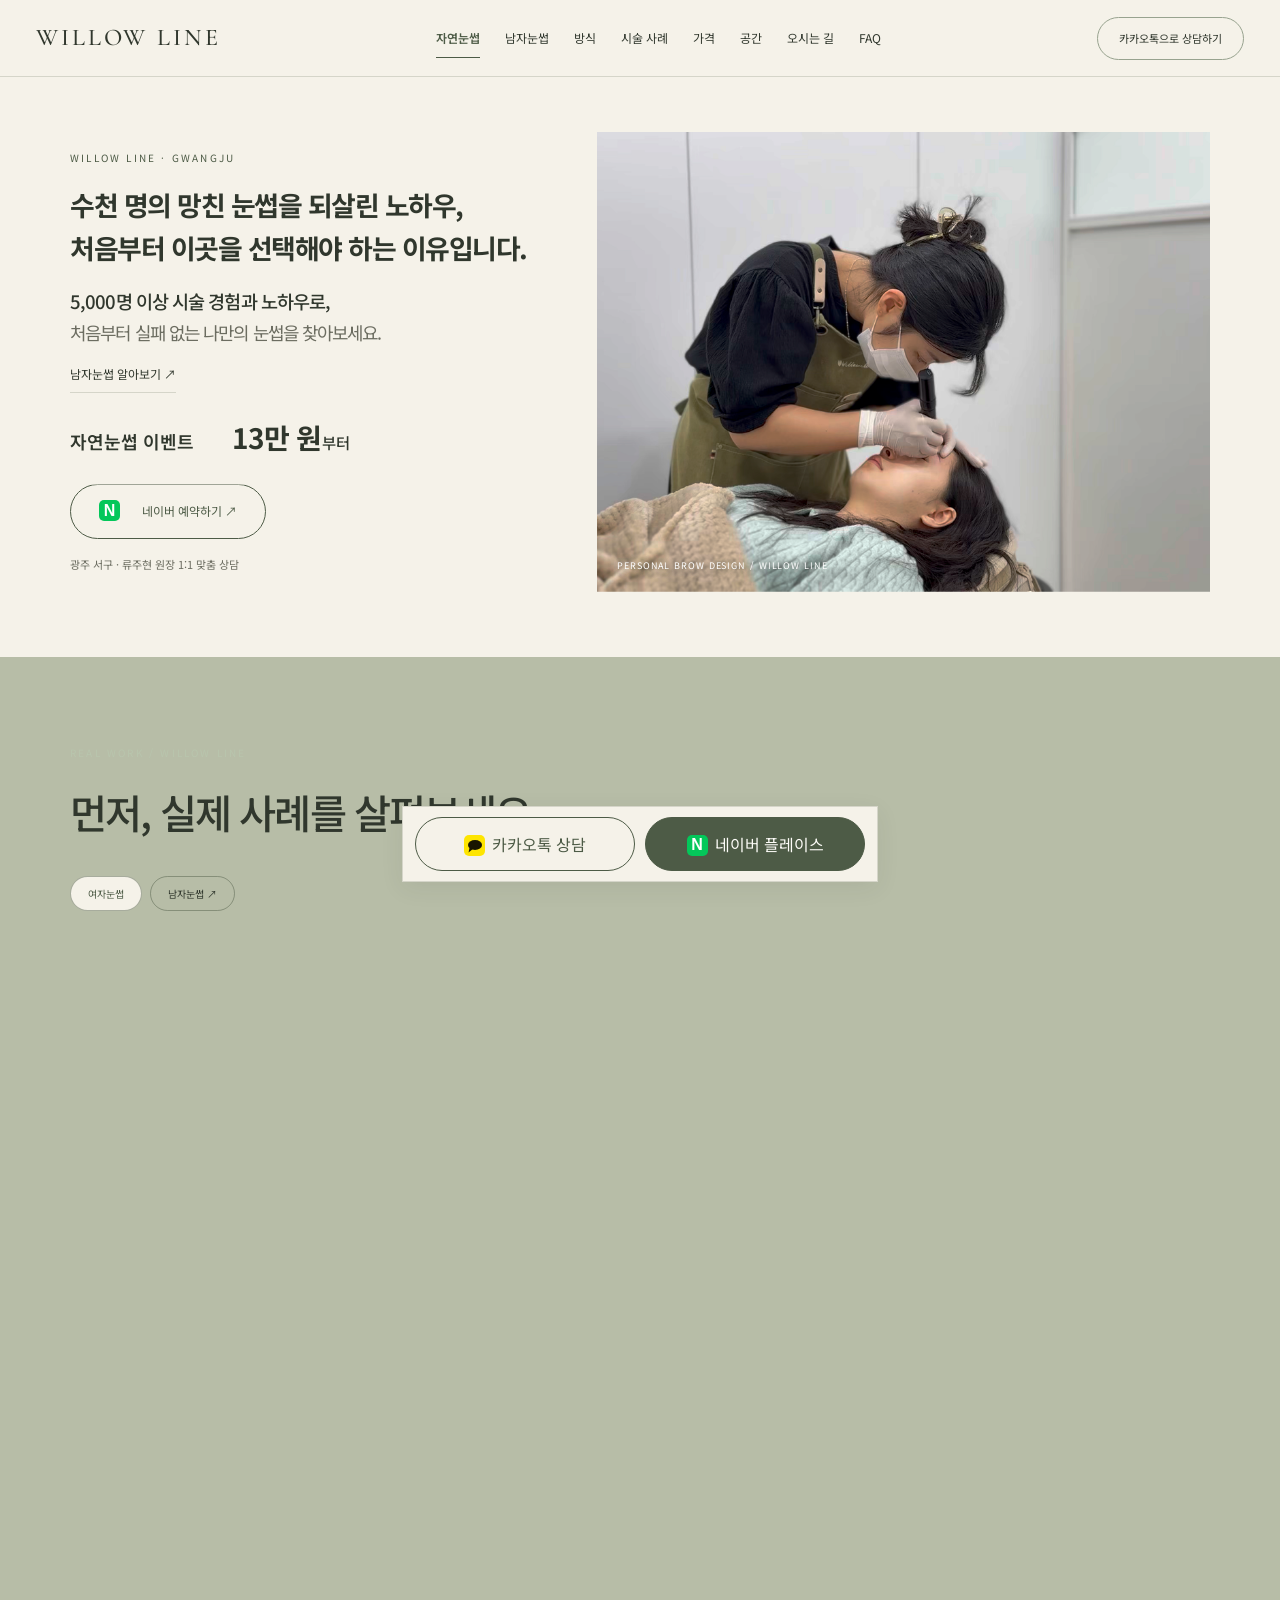
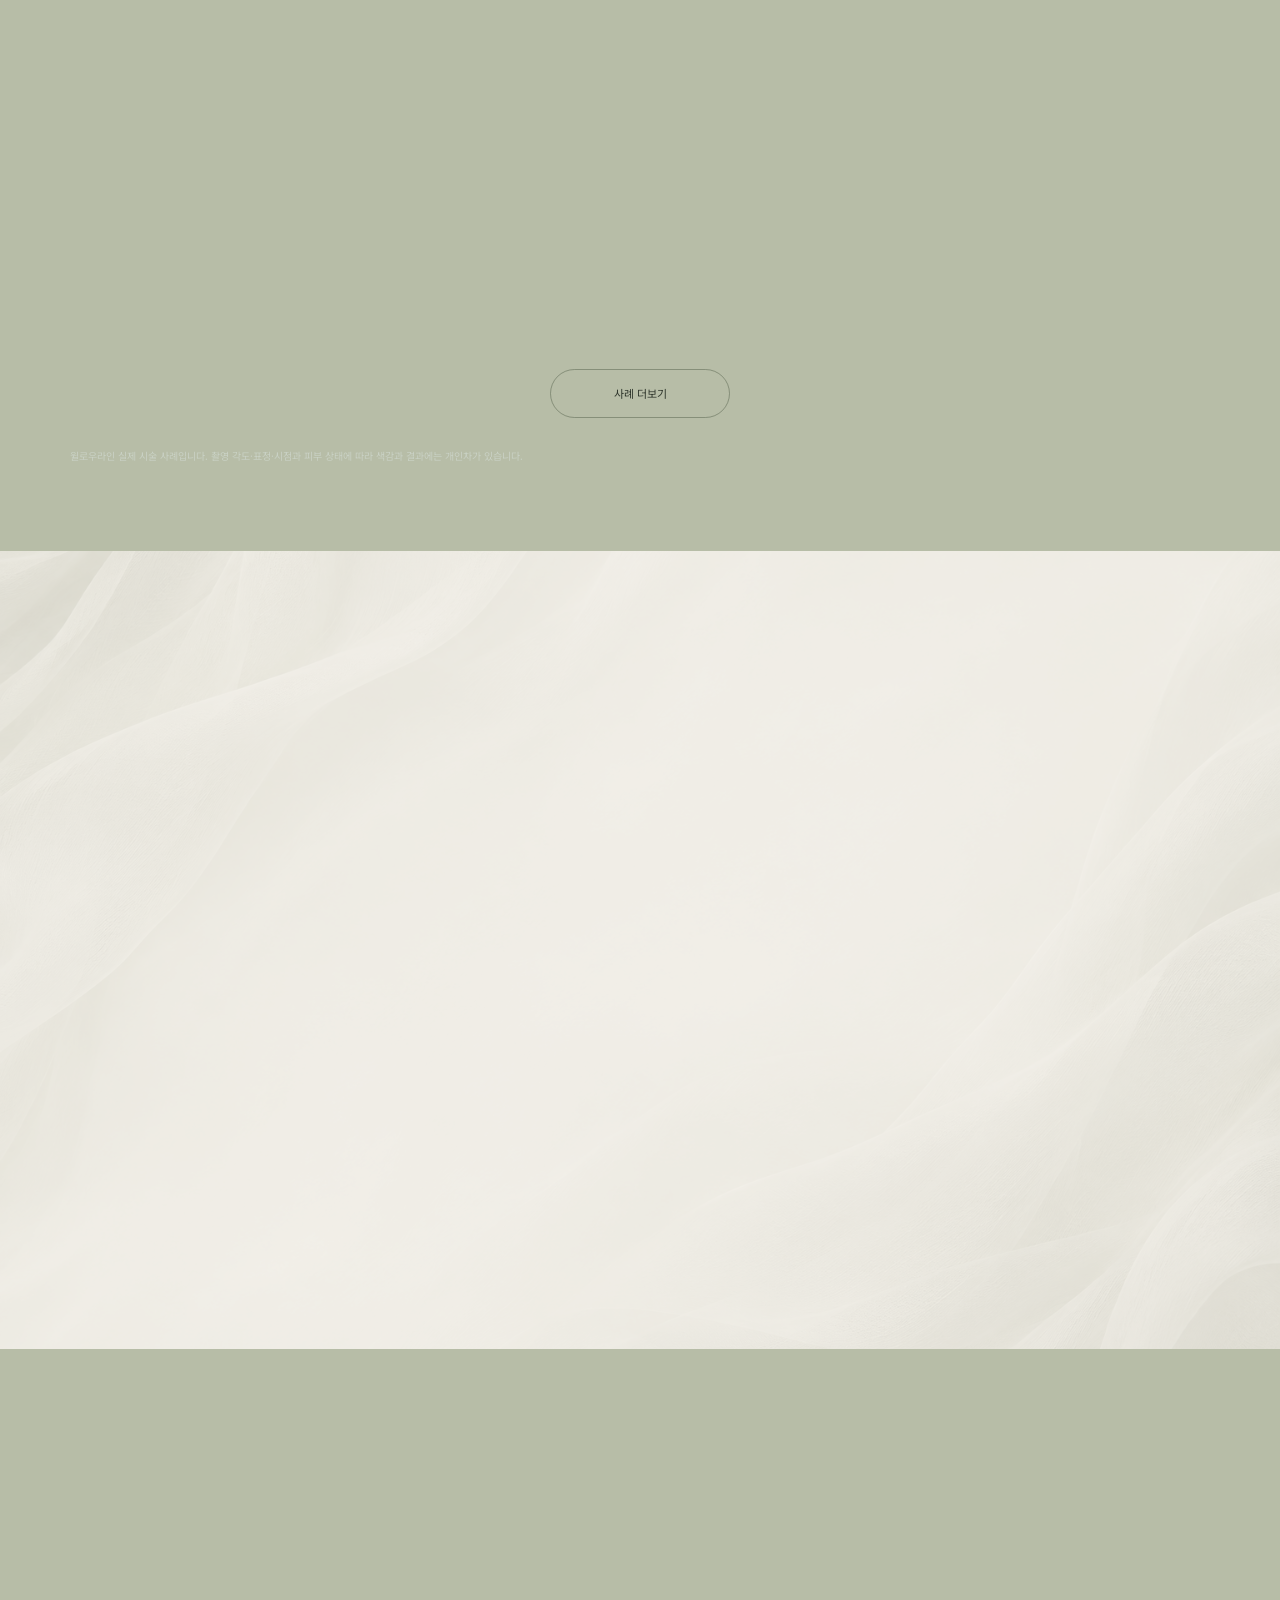
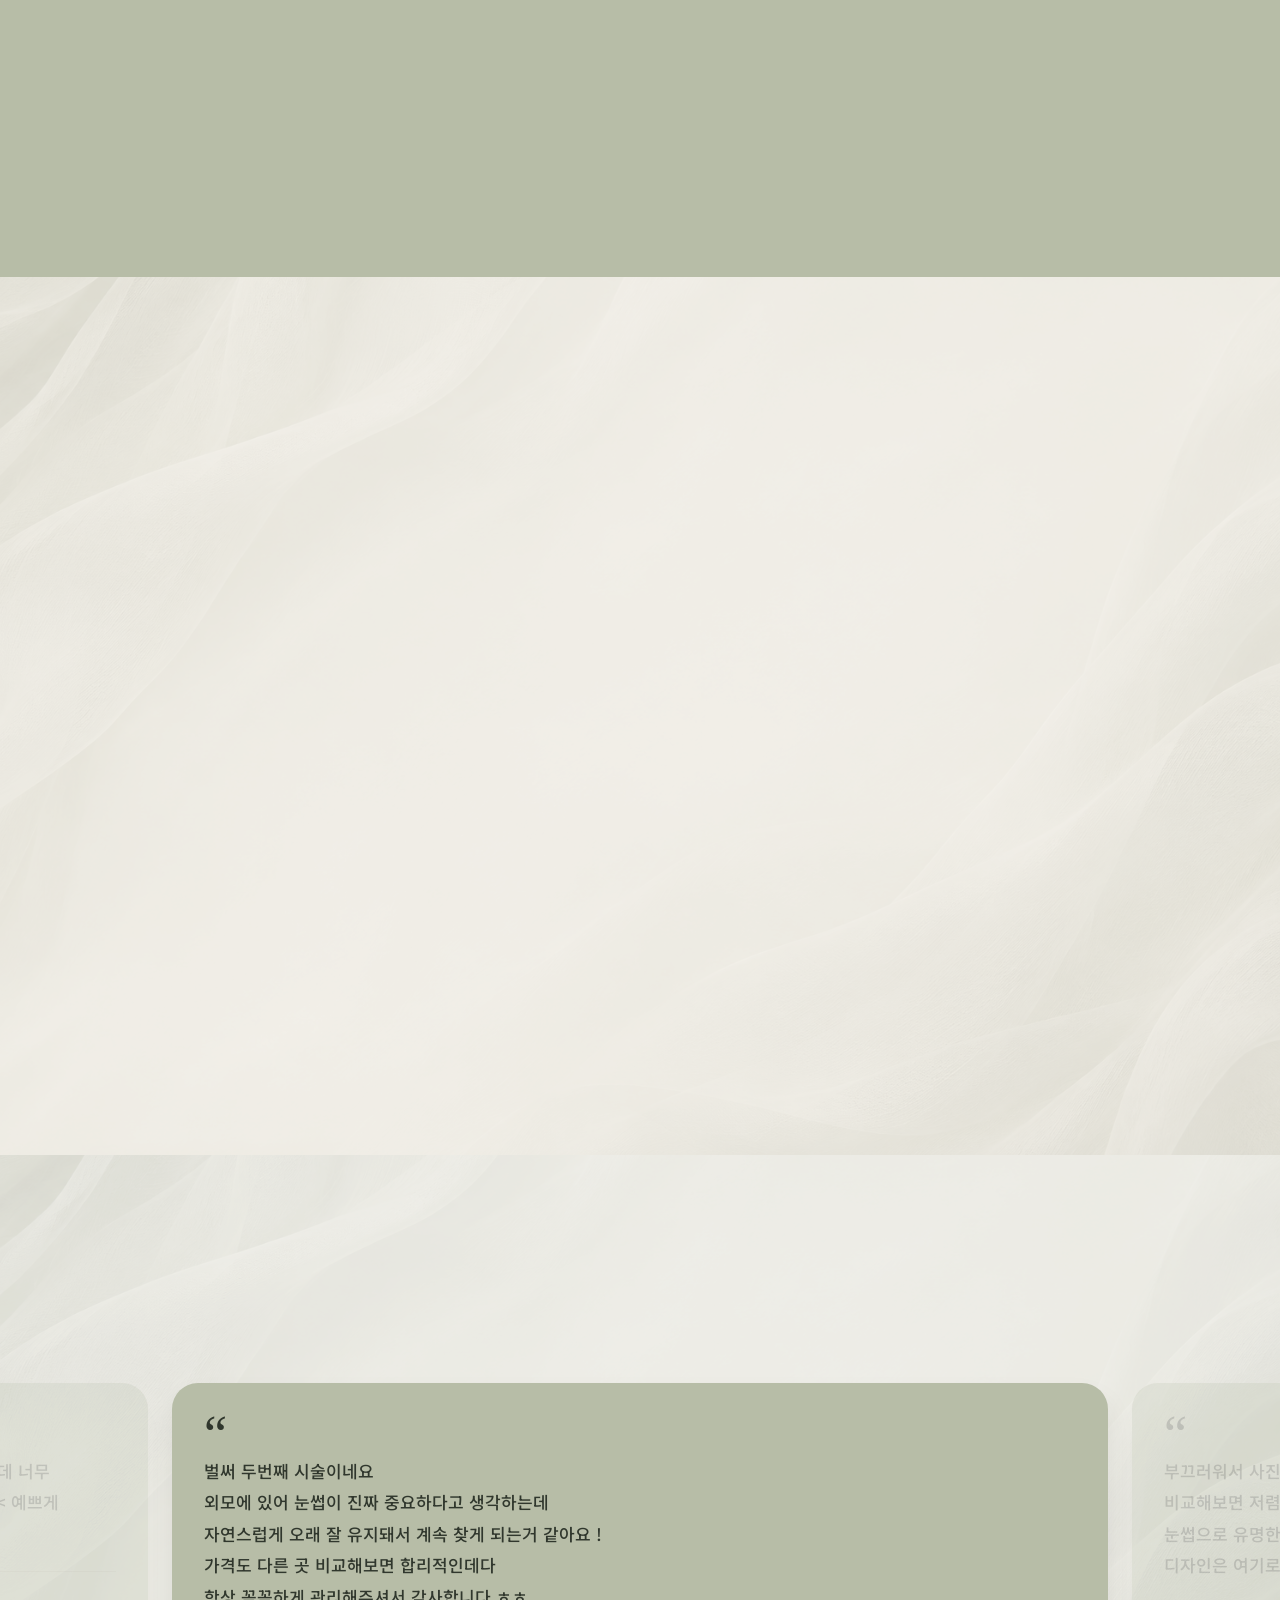
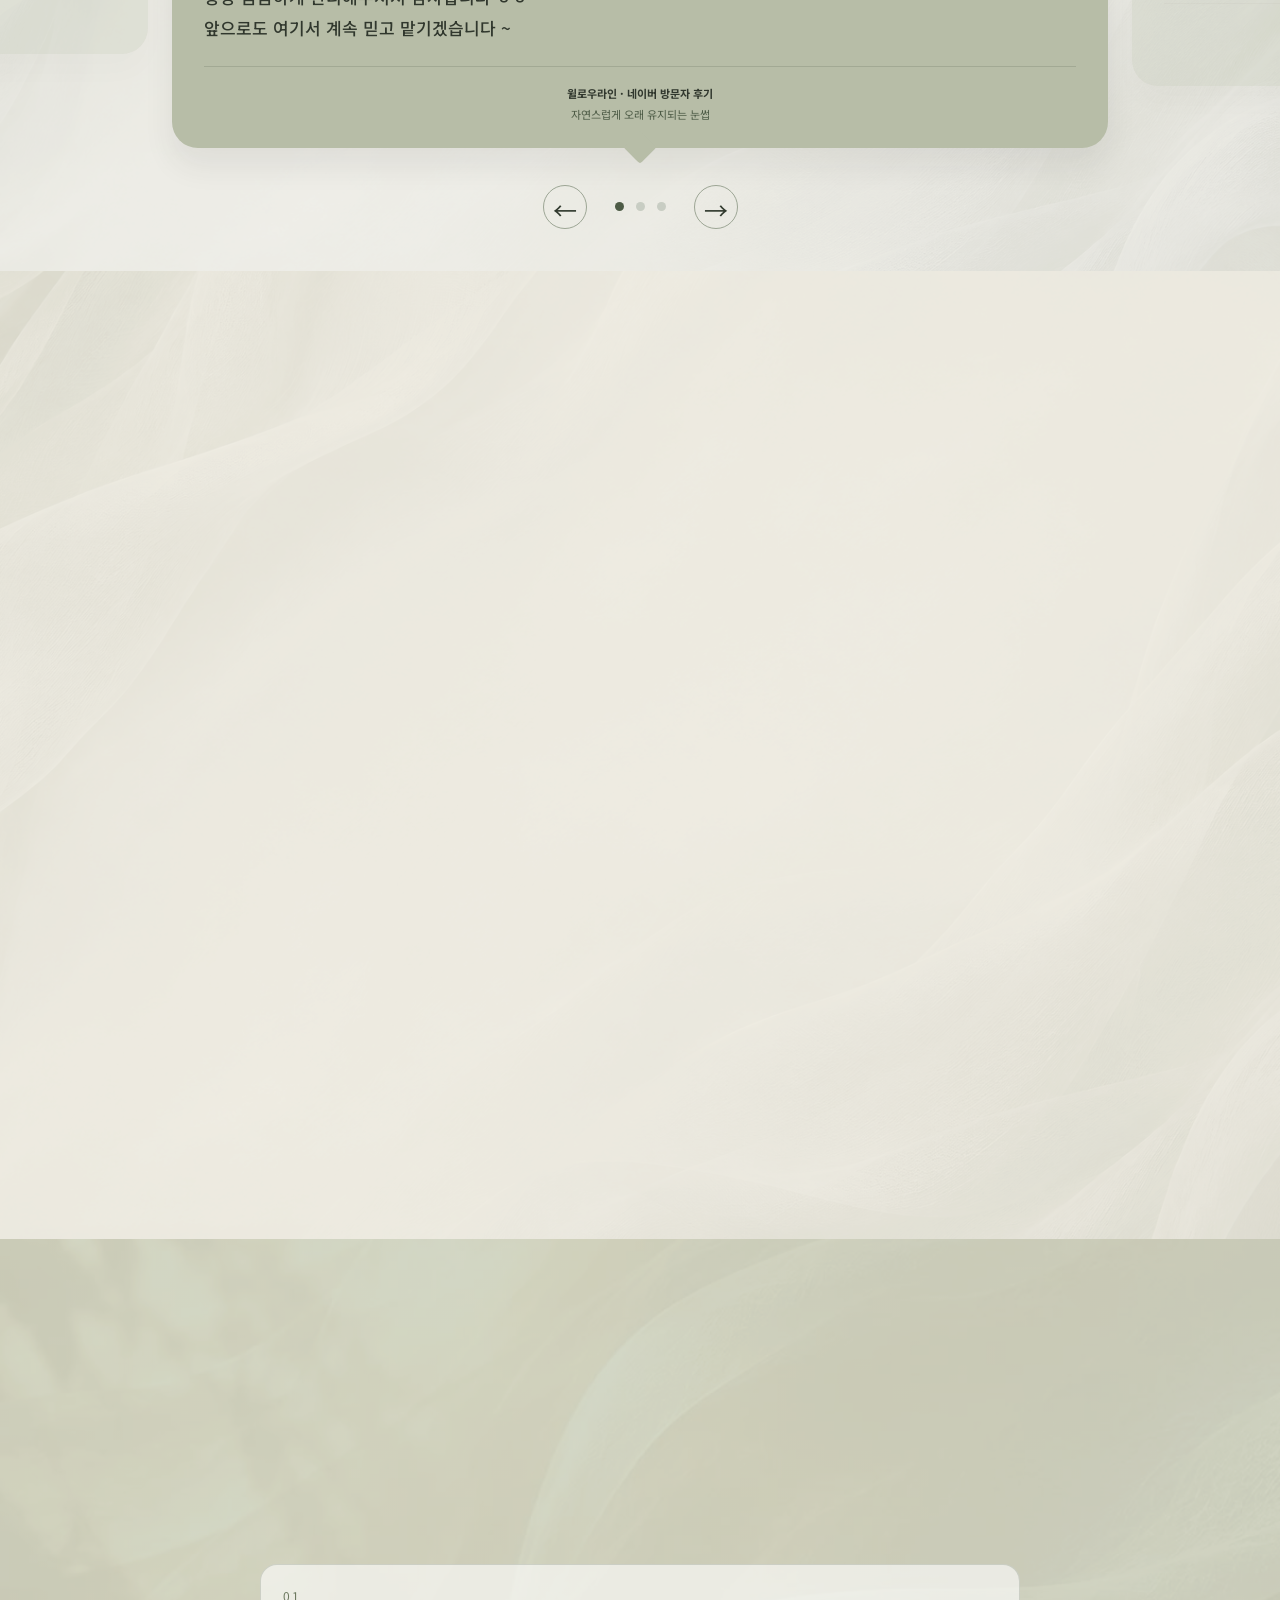
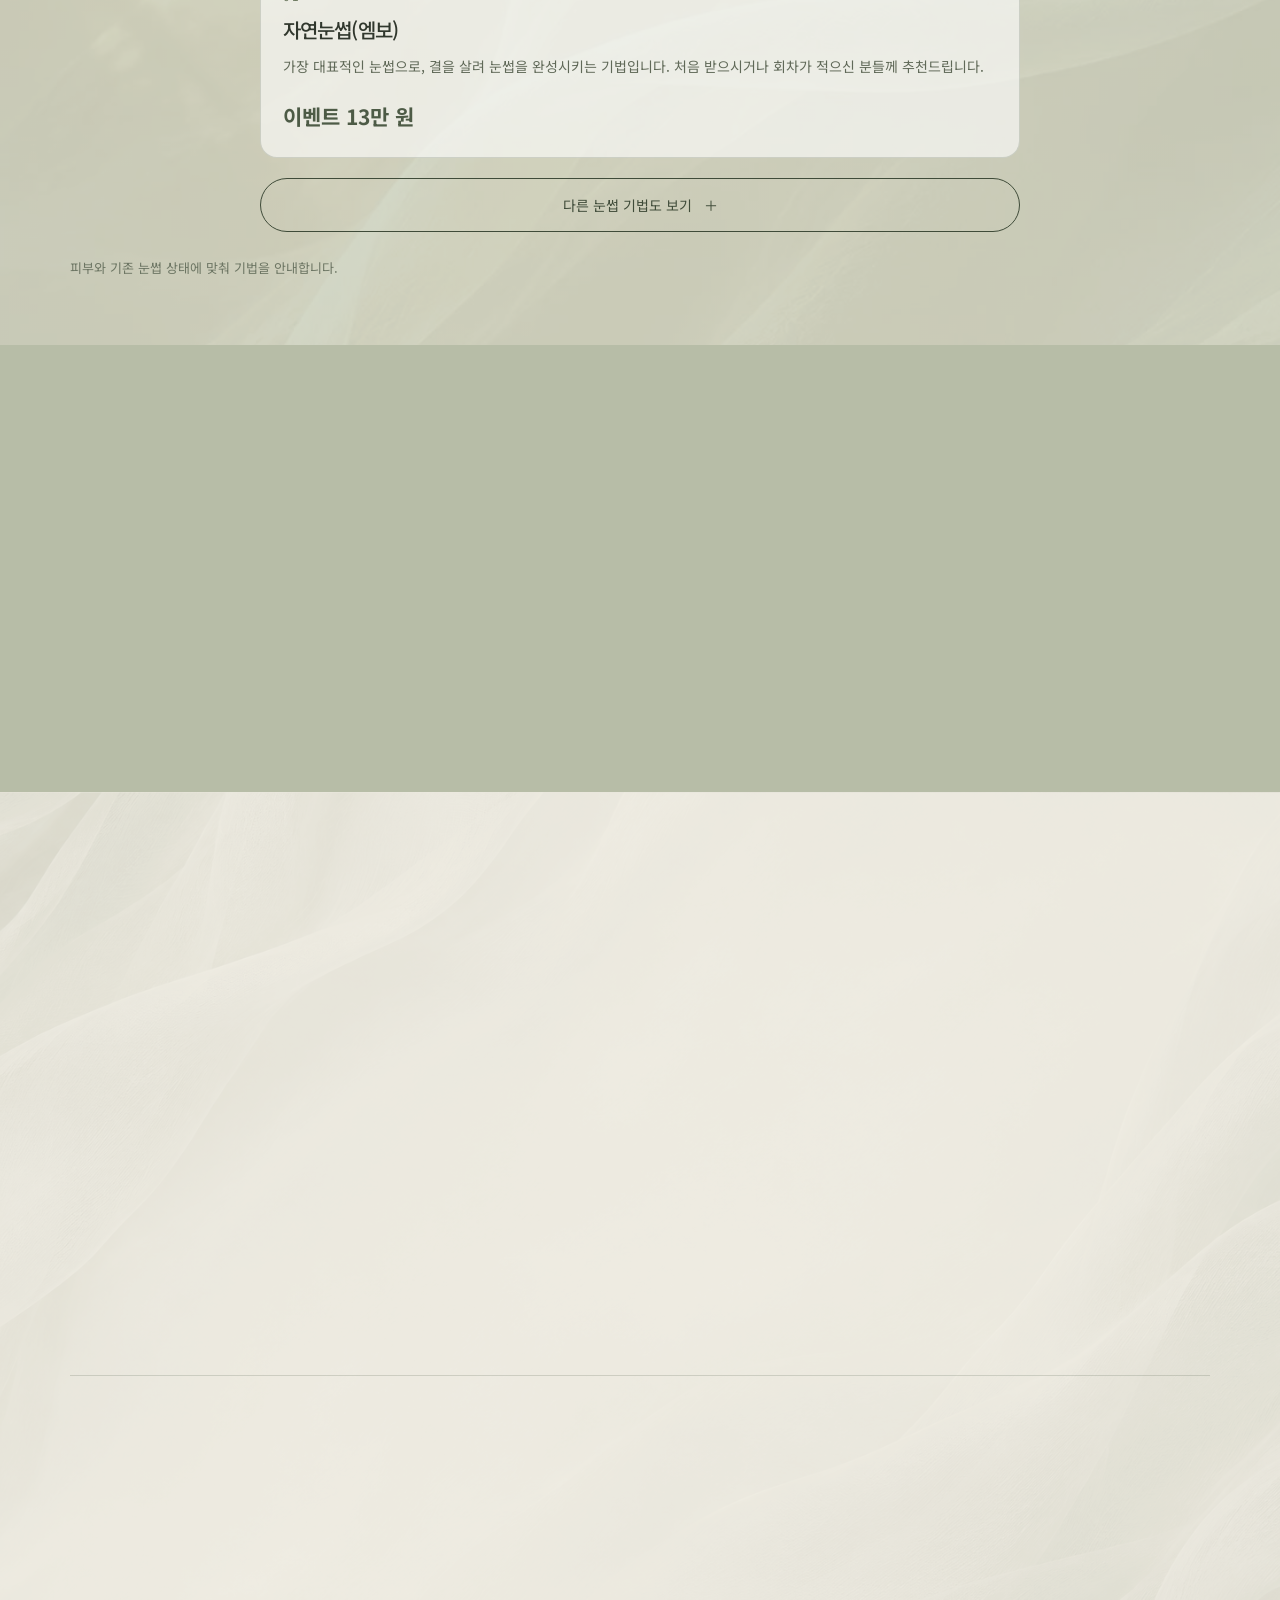
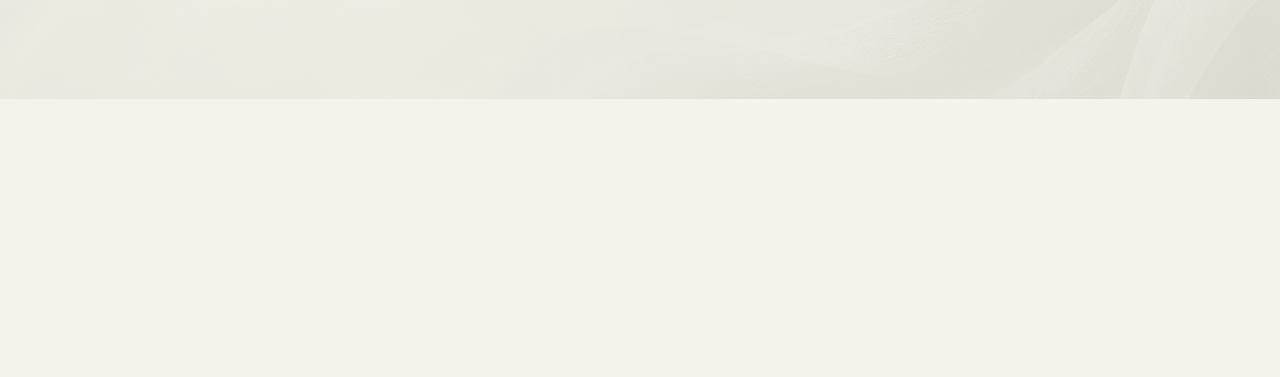
==== commit ded1f6ab: "Align desktop hero booking button to left edge" ====
--- a/index.html
+++ b/index.html
@@ -1 +1 @@
-<!doctype html><html lang="ko"><head><meta charset="utf-8"><meta name="viewport" content="width=device-width,initial-scale=1"><meta name="robots" content="noindex,nofollow"><meta name="theme-color" content="#4d5b46"><title>윌로우라인 | 광주 자연눈썹 · 원래 내 눈썹처럼</title><meta name="description" content="광주 서구 윌로우라인 자연눈썹. 실제 시술 사례와 맞춤 상담, 자연눈썹 이벤트 13만 원 안내."><meta property="og:title" content="윌로우라인 · 광주 자연눈썹"><meta property="og:description" content="얼굴과 눈썹의 균형을 살피는 1:1 디자인. 실제 사례와 상담 안내."><meta property="og:type" content="website"><meta property="og:image" content="https://willowline.github.io/director-natural.jpg?v=profile67"><meta property="og:url" content="https://willowline.github.io/"><link rel="canonical" href="https://willowline.github.io/"><link rel="icon" href="./favicon.svg"><link rel="preconnect" href="https://fonts.googleapis.com"><link rel="preconnect" href="https://fonts.gstatic.com" crossorigin><link href="https://fonts.googleapis.com/css2?family=Cormorant+Garamond:wght@400;500&family=Noto+Sans+KR:wght@400;500;600;700&display=swap" rel="stylesheet"><link rel="stylesheet" href="./site.css?v=studio-motion49"><script>if('scrollRestoration'in history)history.scrollRestoration='manual';if(performance.getEntriesByType('navigation')[0]?.type==='reload'){if(location.hash)history.replaceState(history.state,'',location.pathname+location.search);addEventListener('pageshow',()=>{scrollTo({top:0,left:0,behavior:'instant'});requestAnimationFrame(()=>scrollTo({top:0,left:0,behavior:'instant'}))})}</script><style>.natural .hero .hero-copy-lines{font-size:clamp(19px,2.1vw,32px)}@media(max-width:850px){.natural .hero .hero-copy-lines{font-size:6vw;margin-left:-10px;margin-right:-10px;letter-spacing:-.085em}}</style><style>.hero-event.compact-prices{display:grid;gap:10px;padding:10px 0}.compact-prices>div{display:flex;align-items:baseline;gap:18px}.compact-prices>div>span{font-size:clamp(14px,1.5vw,18px);font-weight:600;min-width:8em}.compact-prices>div>strong{font-size:clamp(21px,2.4vw,28px);font-weight:700;line-height:1.3;letter-spacing:-.04em}</style><style>@keyframes heroArrive{from{opacity:0;transform:translateY(18px)}to{opacity:1;transform:translateY(0)}}@keyframes eventPop{0%,65%,100%{transform:translateY(0)}72%{transform:translateY(-7px)}79%{transform:translateY(0)}85%{transform:translateY(-3px)}92%{transform:translateY(0)}}@media(prefers-reduced-motion:no-preference){.natural .hero-copy-lines{animation:heroArrive .8s ease both}.natural .hero-experience{animation:heroArrive .8s .15s ease both}.natural .hero .crosslink,.natural .hero .actions{animation:heroArrive .8s .3s ease both}.natural .compact-prices>div{animation:eventPop 4.8s ease-in-out infinite}.natural .compact-prices>div:nth-child(2){animation-delay:.25s}}@media(prefers-reduced-motion:reduce){.natural .hero *{animation:none!important}}</style><style>.hero-event.compact-prices{row-gap:0}.compact-prices>div{padding:10px 0}.compact-prices>div+div{border-top:1px solid rgba(77,91,70,.14)}</style><style>.natural .hero{padding-top:30px;padding-bottom:32px}.natural .hero .eyebrow{margin-bottom:16px}.natural .hero .hero-experience{margin-top:16px}.natural .hero .crosslink{margin-top:16px}.natural .hero .hero-event{margin:14px 0 0;padding:2px 0}.natural .hero .actions{margin-top:14px}.natural .hero .info{margin-top:14px}.natural .hero-grid{row-gap:24px}</style><style>.process-photos .process-video{display:block;width:100%;aspect-ratio:3/4;object-fit:cover;object-position:center 45%;background:#e8e9e5}</style><style>.process-photos figure:nth-child(3) .process-video{filter:brightness(.82)}</style><style>.process-photos figure{min-width:0}.process-photos figure>img,.process-photos figure>video.process-video{display:block;width:100%;height:auto;aspect-ratio:3/4;object-fit:cover}.process-photos figure>img{object-position:center}.process-photos figcaption{margin-top:10px}</style><style>.gallery-grid .case-photo img{width:100%;aspect-ratio:3/4;object-fit:contain;background:#e9e8e2}</style><link rel="stylesheet" href="./studio-layout.css?v=studio-motion49"><link rel="stylesheet" href="./natural-mobile.css?v=mobile-hero50"><link rel="stylesheet" href="./review-refresh.css?v=sage-review54"><script defer src="./review-carousel.js?v=sage-review54"></script><style>.natural.reference-layout .combined-location{background:transparent;margin-top:32px;padding-top:30px;border-top:1px solid var(--studio-line);scroll-margin-top:100px}.combined-location h3{font-size:22px;font-weight:500;margin:0 0 12px}.combined-location p{font-size:12px;color:var(--muted)}.combined-location .text-link{font-size:12px}.combined-location dl{margin-top:0}@media(max-width:850px){.natural.reference-layout .combined-location{margin-top:25px;padding-top:25px}.combined-location .location-grid{gap:20px}.combined-location h3{font-size:20px}}</style><link rel="stylesheet" href="./natural-sage.css?v=tone70"><style>body.natural.reference-layout #price .price-grid{grid-template-columns:minmax(0,760px);justify-content:center}body.natural.reference-layout #price .price-grid>div{min-width:0}body.natural.reference-layout #price .offer{width:100%}</style><style>.natural.reference-layout #work .case{border:0;background:transparent;padding:0}.natural.reference-layout #work .case-photo{border:0}.natural.reference-layout #work .case-meta{display:none}</style><link rel="stylesheet" href="./light-texture.css?v=light66"><link rel="stylesheet" href="./process-mobile.css?v=process78"><link rel="stylesheet" href="./techniques.css?v=sage85"><link rel="stylesheet" href="./booking-motion.css?v=regular96"><link rel="stylesheet" href="./video-cards.css?v=apply91"><style>body.natural.reference-layout #concerns .concern h3{font-size:clamp(23px,2.2vw,30px)!important;line-height:1.5;word-break:keep-all}</style><link rel="stylesheet" href="./technique-expand.css?v=compact110"><link rel="stylesheet" href="./service-icons.css?v=106"><style>@media(min-width:851px){body.natural.reference-layout .hero .actions a[href*="pf.kakao.com"]{display:none!important}}</style></head><body class="natural reference-layout"><a class="skip" href="#main">본문 바로가기</a><header class="top"><div class="wrap top-inner"><a class="brand" href="./index.html" aria-label="윌로우라인 자연눈썹 홈">WILLOW LINE</a><nav class="main-nav" aria-label="주요 메뉴"><div class="category"><a href="./index.html" aria-current="page">자연눈썹</a><a href="./men.html">남자눈썹</a></div><div class="section-nav" id="section-nav"><a href="#method">방식</a><a href="#work">시술 사례</a><a href="#price">가격</a><a href="#space">공간</a><a href="#location">오시는 길</a><a href="#concerns">FAQ</a></div></nav><a class="header-cta" href="https://pf.kakao.com/_fxhxkMG" target="_blank" rel="noopener noreferrer">카카오톡으로 상담하기</a><button class="menu-button" type="button" aria-label="페이지 메뉴" aria-controls="section-nav" aria-expanded="false">☰</button></div></header><main id="main"><section class="hero" id="top"><div class="wrap hero-grid"><div><span class="eyebrow">WILLOW LINE · GWANGJU</span><h1 class="hero-copy-lines"><span>수천 명의 망친 눈썹을<br class="mobile-hero-break"> 되살린 노하우,</span><span>처음부터 이곳을<br class="mobile-hero-break"> 선택해야 하는 이유입니다.</span></h1><p class="hero-experience"><strong>5,000명 이상 시술 경험과 노하우로,</strong><span>처음부터 실패 없는 나만의 눈썹을 찾아보세요.</span></p><a class="text-link crosslink" href="./men.html">남자눈썹 알아보기 ↗</a><div class="hero-event compact-prices"><div><span>자연눈썹 이벤트</span><strong>13만 원<small class="price-from">부터</small></strong></div></div><div class="actions"><a class="pill booking-bounce" href="https://m.place.naver.com/place/2011356206/ticket" target="_blank" rel="noopener noreferrer"><span class="service-icon106 naver" aria-hidden="true">N</span>네이버 예약하기 ↗</a><a class="pill solid" href="https://pf.kakao.com/_fxhxkMG" target="_blank" rel="noopener noreferrer"><span class="service-icon106 kakao" aria-hidden="true"></span>카카오톡 상담하기 ↗</a></div><p class="info">광주 서구 · 류주현 원장 1:1 맞춤 상담</p></div><figure class="hero-media"><video id="studio-film" autoplay muted loop playsinline preload="metadata" poster="./natural-work-poster.png" aria-label="윌로우라인 실제 시술 영상"><source src="./natural-work.mp4?v=tone70" type="video/mp4"></video><figcaption class="caption">PERSONAL BROW DESIGN / WILLOW LINE</figcaption></figure></div></section><section class="section gallery-section natural-proof" id="work"><div class="wrap"><div class="head inline"><div><span class="eyebrow">REAL WORK / WILLOW LINE</span><h2 class="title">먼저, 실제 사례를 살펴보세요.</h2></div></div><div class="filters" aria-label="시술 사례 분류"><button class="filter" data-filter="women" aria-pressed="true">여자눈썹</button><a class="filter" href="./men.html">남자눈썹 ↗</a></div><div class="gallery-grid" data-initial-count="6"><button class="case" data-photo="./gallery-women-01.jpg" data-category="women" data-caption="여자눈썹 실제 시술 사례 01 · 촬영 조건과 시술 결과에는 개인차가 있습니다." aria-label="여자눈썹 실제 시술 사례 01 크게 보기"><div class="case-photo"><img src="./gallery-women-01.jpg" loading="lazy" alt="여자눈썹 실제 시술 사례 01"></div></button><button class="case" data-photo="./gallery-women-02.jpg" data-category="women" data-caption="여자눈썹 실제 시술 사례 02 · 촬영 조건과 시술 결과에는 개인차가 있습니다." aria-label="여자눈썹 실제 시술 사례 02 크게 보기"><div class="case-photo"><img src="./gallery-women-02.jpg" loading="lazy" alt="여자눈썹 실제 시술 사례 02"></div></button><button class="case" data-photo="./gallery-women-03.jpg" data-category="women" data-caption="여자눈썹 실제 시술 사례 03 · 촬영 조건과 시술 결과에는 개인차가 있습니다." aria-label="여자눈썹 실제 시술 사례 03 크게 보기"><div class="case-photo"><img src="./gallery-women-03.jpg" loading="lazy" alt="여자눈썹 실제 시술 사례 03"></div></button><button class="case" data-photo="./gallery-women-04.jpg" data-category="women" data-caption="여자눈썹 실제 시술 사례 04 · 촬영 조건과 시술 결과에는 개인차가 있습니다." aria-label="여자눈썹 실제 시술 사례 04 크게 보기"><div class="case-photo"><img src="./gallery-women-04.jpg" loading="lazy" alt="여자눈썹 실제 시술 사례 04"></div></button><button class="case" data-photo="./gallery-women-05.jpg" data-category="women" data-caption="여자눈썹 실제 시술 사례 05 · 촬영 조건과 시술 결과에는 개인차가 있습니다." aria-label="여자눈썹 실제 시술 사례 05 크게 보기"><div class="case-photo"><img src="./gallery-women-05.jpg" loading="lazy" alt="여자눈썹 실제 시술 사례 05"></div></button><button class="case" data-photo="./gallery-women-06.jpg" data-category="women" data-caption="여자눈썹 실제 시술 사례 06 · 촬영 조건과 시술 결과에는 개인차가 있습니다." aria-label="여자눈썹 실제 시술 사례 06 크게 보기"><div class="case-photo"><img src="./gallery-women-06.jpg" loading="lazy" alt="여자눈썹 실제 시술 사례 06"></div></button><button class="case" data-photo="./gallery-women-07.jpg" data-category="women" data-caption="여자눈썹 실제 시술 사례 07 · 촬영 조건과 시술 결과에는 개인차가 있습니다." aria-label="여자눈썹 실제 시술 사례 07 크게 보기"><div class="case-photo"><img src="./gallery-women-07.jpg" loading="lazy" alt="여자눈썹 실제 시술 사례 07"></div></button><button class="case" data-photo="./gallery-women-08.jpg" data-category="women" data-caption="여자눈썹 실제 시술 사례 08 · 촬영 조건과 시술 결과에는 개인차가 있습니다." aria-label="여자눈썹 실제 시술 사례 08 크게 보기"><div class="case-photo"><img src="./gallery-women-08.jpg" loading="lazy" alt="여자눈썹 실제 시술 사례 08"></div></button><button class="case" data-photo="./gallery-men-01.jpg" data-category="men" data-caption="남자눈썹 실제 시술 사례 01 · 촬영 조건과 시술 결과에는 개인차가 있습니다." aria-label="남자눈썹 실제 시술 사례 01 크게 보기"><div class="case-photo"><img src="./gallery-men-01.jpg" loading="lazy" alt="남자눈썹 실제 시술 사례 01"></div></button><button class="case" data-photo="./gallery-men-02.jpg" data-category="men" data-caption="남자눈썹 실제 시술 사례 02 · 촬영 조건과 시술 결과에는 개인차가 있습니다." aria-label="남자눈썹 실제 시술 사례 02 크게 보기"><div class="case-photo"><img src="./gallery-men-02.jpg" loading="lazy" alt="남자눈썹 실제 시술 사례 02"></div></button><button class="case" data-photo="./gallery-men-03.jpg" data-category="men" data-caption="남자눈썹 실제 시술 사례 03 · 촬영 조건과 시술 결과에는 개인차가 있습니다." aria-label="남자눈썹 실제 시술 사례 03 크게 보기"><div class="case-photo"><img src="./gallery-men-03.jpg" loading="lazy" alt="남자눈썹 실제 시술 사례 03"></div></button><button class="case" data-photo="./gallery-men-04.jpg" data-category="men" data-caption="남자눈썹 실제 시술 사례 04 · 촬영 조건과 시술 결과에는 개인차가 있습니다." aria-label="남자눈썹 실제 시술 사례 04 크게 보기"><div class="case-photo"><img src="./gallery-men-04.jpg" loading="lazy" alt="남자눈썹 실제 시술 사례 04"></div></button><button class="case" data-photo="./gallery-men-05.jpg" data-category="men" data-caption="남자눈썹 실제 시술 사례 05 · 촬영 조건과 시술 결과에는 개인차가 있습니다." aria-label="남자눈썹 실제 시술 사례 05 크게 보기"><div class="case-photo"><img src="./gallery-men-05.jpg" loading="lazy" alt="남자눈썹 실제 시술 사례 05"></div></button><button class="case" data-photo="./gallery-men-06.jpg" data-category="men" data-caption="남자눈썹 실제 시술 사례 06 · 촬영 조건과 시술 결과에는 개인차가 있습니다." aria-label="남자눈썹 실제 시술 사례 06 크게 보기"><div class="case-photo"><img src="./gallery-men-06.jpg" loading="lazy" alt="남자눈썹 실제 시술 사례 06"></div></button><button class="case" data-photo="./gallery-men-07.jpg" data-category="men" data-caption="남자눈썹 실제 시술 사례 07 · 촬영 조건과 시술 결과에는 개인차가 있습니다." aria-label="남자눈썹 실제 시술 사례 07 크게 보기"><div class="case-photo"><img src="./gallery-men-07.jpg" loading="lazy" alt="남자눈썹 실제 시술 사례 07"></div></button><button class="case" data-photo="./gallery-men-08.jpg" data-category="men" data-caption="남자눈썹 실제 시술 사례 08 · 촬영 조건과 시술 결과에는 개인차가 있습니다." aria-label="남자눈썹 실제 시술 사례 08 크게 보기"><div class="case-photo"><img src="./gallery-men-08.jpg" loading="lazy" alt="남자눈썹 실제 시술 사례 08"></div></button></div><button class="more" type="button">사례 더 보기</button><p class="note">윌로우라인 실제 시술 사례입니다. 촬영 각도·표정·시점과 피부 상태에 따라 색감과 결과에는 개인차가 있습니다.</p></div></section><section class="section director-section" id="director"><div class="wrap director-grid"><figure class="director-photo"><img src="./director-natural.jpg" loading="lazy" alt="윌로우라인 류주현 원장 프로필 사진"><figcaption><strong>류주현 원장</strong><span>윌로우라인 · 반영구 시술 경력 4년 차</span></figcaption></figure><div class="director-content"><span class="eyebrow">DIRECTOR / WILLOW LINE</span><h2 class="statement">한 사람의 얼굴에,<br>한 사람의 디자인.</h2><p class="director-lead">눈썹만 채우기보다, 얼굴의 균형을 먼저 살핍니다.</p><dl class="director-facts"><div><dt>피부미용 국가기술자격</dt><dd>피부와 작업의 기본부터 세심하게</dd></div><div><dt>헤어스트록 부문 대회 수상</dt><dd>눈썹 결의 방향과 연결을 연구합니다</dd></div><div><dt>결 패턴 연구 · 소묘 수업 이수</dt><dd>자연스러운 흐름과 입체감을 위한 연습</dd></div></dl></div></div></section><section class="section philosophy" id="philosophy"><div class="wrap philosophy-layout"><span class="eyebrow">OUR STORY</span><div><h2 class="statement"><span class="story-headline-line">“우리 딸이 배워서 아빠 해줘.”</span><br><span class="story-headline-line">윌로우라인은 그 한마디에서 시작됐습니다.</span></h2><p>아버지의 얼굴에 남은 어색한 눈썹.<br>매일 마주했기에, 자연스러움만큼은 타협하지 않기로 했습니다.</p><a class="text-link" style="color:#f8f7f2;border-color:#ffffff55;margin-top:20px" href="https://m.blog.naver.com/rjh9609/224462083662?recommendTrackingCode=2" target="_blank" rel="noopener noreferrer">윌로우라인블로그 <span aria-hidden="true">+</span></a></div></div></section><section class="section concerns" id="concerns"><div class="wrap"><div class="head"><span class="eyebrow">BEFORE YOU BOOK</span><h2 class="title">예약 전에,<br class="mobile-only"> 이런 점이 궁금하셨죠.</h2></div><div class="concerns-grid"><article class="concern"><span>01</span><h3>내 얼굴에도 어울릴까요?</h3><p>얼굴형과 눈매, 남아 있는 모량과 결 방향을 살피고 원하는 분위기를 함께 이야기합니다.</p></article><article class="concern"><span>02</span><h3>너무 진해지지는 않을까요?</h3><p>자연스러운 표현을 지향합니다. 직후에는 일시적으로 진하게 느껴질 수 있으며 회복·탈각을 거치며 부드러워집니다.</p></article><article class="concern"><span>03</span><h3>통증이 걱정돼요.</h3><p>피부 민감도와 컨디션에 따라 개인차가 있습니다. 걱정되는 점을 미리 말씀해 주시면 피부 반응을 살피며 진행합니다.</p></article><article class="concern"><span>04</span><h3>기존 눈썹문신이 남아 있어요.</h3><p>현재 눈썹 사진으로 먼저 상담해 주세요. 잔흔의 색과 진하기, 피부 상태에 따라 적합한 방향을 안내합니다.</p></article><article class="concern"><span>05</span><h3>자연눈썹과 헤어스트록 중 무엇이 맞을까요?</h3><p>자연눈썹(엠보)과 헤어스트록은 별도 기법이며 가격도 다릅니다. 모량·피부·잔흔과 원하는 느낌을 살펴 제안합니다. 이 페이지의 13만 원 이벤트는 자연눈썹(엠보) 기준입니다.</p></article></div></div></section><section class="section reviews client-reviews" id="reviews"><div class="wrap"><div class="head review-heading"><span class="eyebrow">WORDS FROM OUR CLIENTS</span><h2 class="title">고객님들의 리얼 후기</h2><p class="desc">윌로우라인을 방문한 고객님이 직접 남겨주신 이야기.</p></div><div class="review-carousel" aria-roledescription="캐러셀" aria-label="네이버 방문자 후기"><div class="review-window"><div class="review-track"><article class="review-slide" aria-label="후기 1 / 3"><div class="review-bubble"><span class="quote-mark" aria-hidden="true">“</span><blockquote>벌써 두번째 시술이네요<br>외모에 있어 눈썹이 진짜 중요하다고 생각하는데<br>자연스럽게 오래 잘 유지돼서 계속 찾게 되는거 같아요 !<br>가격도 다른 곳 비교해보면 합리적인데다<br>항상 꼼꼼하게 관리해주셔서 감사합니다 ㅎㅎ<br>앞으로도 여기서 계속 믿고 맡기겠습니다 ~</blockquote><div class="review-credit"><strong>윌로우라인 · 네이버 방문자 후기</strong><span>자연스럽게 오래 유지되는 눈썹</span></div></div></article><article class="review-slide" aria-label="후기 2 / 3"><div class="review-bubble"><span class="quote-mark" aria-hidden="true">“</span><blockquote>부끄러워서 사진은 못 올리지만 진짜 자연스럽고 생얼로도 당당하게 돌아다닐 수 있게 만들어주심!!! 금액도 다른 곳이랑 비교해보면 저렴한데 퀄리티는 더 높고 시술 받는 중에도 분위기 편안하게 만들어주셔서 받는 동안 재밌었어요ㅋㅋㅋ 눈썹으로 유명한 곳에서도 받아본 사람으로서 여기가 쵝오,, 이름값 다 필요없고 본인한테 맞는 샵 찾으세요!! 자연스러운 디자인은 여기로 정착💛</blockquote><div class="review-credit"><strong>윌로우라인 · 네이버 방문자 후기</strong><span>편안한 상담과 자연스러운 디자인</span></div></div></article><article class="review-slide" aria-label="후기 3 / 3"><div class="review-bubble"><span class="quote-mark" aria-hidden="true">“</span><blockquote>제가 눈썹 시술 받고 너무 자연스럽게 꼼꼼히 해주셔서 넘 마음에 들어가지구 저희 아부지도 예약해드렸는데 너무 잘해주신 것 같아요 ㅎㅎ 아빠도 엄청 만족스러워하셔서 뿌듯하구 자연스럽고 훨씬 젊어지신 것 같아요 &gt;.&lt; 예쁘게 해주셔서 감사합니다 ~!!</blockquote><div class="review-credit"><strong>윌로우라인 · 네이버 방문자 후기</strong><span>가족에게도 추천한 세심한 시술</span></div></div></article></div></div><div class="review-controls"><button type="button" class="review-prev" aria-label="이전 후기">←</button><div class="review-dots" aria-label="후기 선택"><button type="button" data-review="0" aria-label="1번째 후기" aria-pressed="true"></button><button type="button" data-review="1" aria-label="2번째 후기" aria-pressed="false"></button><button type="button" data-review="2" aria-label="3번째 후기" aria-pressed="false"></button></div><button type="button" class="review-next" aria-label="다음 후기">→</button></div></div></div></section><section class="section process" id="method"><div class="wrap"><div class="head"><span class="eyebrow">THE PROCESS</span><h2 class="title">상담부터 관리 안내까지.</h2><p class="desc">어떤 기법이 좋은지 공부해 오지 않으셔도 괜찮습니다. 원하는 느낌과 걱정되는 부분부터 알려주세요.</p></div><div class="process-photos"><figure><img src="./process-talk.jpg" loading="lazy" alt="윌로우라인 실제 01 · 상담 모습"><figcaption><span>01 · 상담</span><p class="process-caption-desc">기존 경험과 원하는 느낌, 걱정되는 부분을 나눕니다.</p></figcaption></figure><figure><video class="process-video" autoplay muted loop playsinline disablepictureinpicture disableremoteplayback preload="metadata" poster="./process-design-poster.png" aria-label="얼굴과 눈썹 디자인 확인 영상"><source src="./process-design.mp4" type="video/mp4"></video><figcaption><span>02 · 디자인 확인</span><p class="process-caption-desc">모량과 결 방향, 골격과 피부·잔흔을 살핍니다.</p></figcaption></figure><figure><video class="process-video" autoplay muted loop playsinline disablepictureinpicture disableremoteplayback preload="metadata" poster="./process-treatment-poster.png" aria-label="섬세한 시술 과정 영상"><source src="./process-treatment.mp4?v=tone70" type="video/mp4"></video><figcaption><span>03 · 디자인 및 섬세한 작업</span><p class="process-caption-desc">어울리는 디자인과 기법을 설명하고 피부 반응을 살피며 진행합니다.</p></figcaption></figure></div></div></section><section class="section techniques84" id="price"><div class="wrap"><div class="head"><span class="eyebrow">BROW TECHNIQUES</span><h2 class="title">내 눈썹에는<br>어떤 기법이 어울릴까요?</h2><p class="desc">결을 살릴지, 음영을 더할지.<br>지금 눈썹과 원하는 느낌에 맞춰 함께 고릅니다.</p></div><div class="technique-stack103"><article class="technique-card84"><span class="technique-num84">01</span><h3>자연눈썹(엠보)</h3><p>가장 대표적인 눈썹으로, 결을 살려 눈썹을 완성시키는 기법입니다. 처음 받으시거나 회차가 적으신 분들께 추천드립니다.</p><strong>이벤트 13만 원</strong></article><details class="technique-expand103"><summary>다른 눈썹 기법도 보기 <span class="plus103">＋</span></summary><div class="technique-rest103"><article class="technique-card84"><span class="technique-num84">02</span><h3>섀도우눈썹</h3><p>점으로 채우는 기법으로 아이브로우로 그린 듯 부드럽지만 자연눈썹(엠보)보다 또렷한 눈썹으로 완성됩니다. 모량이 많으신 분들께 추천드립니다.</p><strong>16만 원</strong></article><article class="technique-card84"><span class="technique-num84">03</span><h3>콤보눈썹</h3><p>결표현과 점이 동시에 들어가는 기법으로, 뒷쪽 모량이 적으신 분들께 추천드립니다.</p><strong>17만 원</strong></article><article class="technique-card84"><span class="technique-num84">04</span><h3>헤어스트록눈썹</h3><p>바늘 하나로 눈썹결을 그리는 방식으로, 깃털처럼 표현하여 가장 자연스러운 눈썹을 연출해드립니다. 통증에 예민하시거나 회차가 많으신 분들께는 필수입니다.</p><strong>25만 원</strong></article></div></details></div><p class="technique-note84">피부와 기존 눈썹 상태에 맞춰 기법을 안내합니다.</p></div></section><section class="section reserve" id="reserve"><div class="wrap"><span class="eyebrow">YOUR NEXT STEP</span><h2 class="title">지금 눈썹에서,<br>어떤 점이 가장 신경 쓰이세요?</h2><div class="actions"><a class="pill" href="https://pf.kakao.com/_fxhxkMG" target="_blank" rel="noopener noreferrer"><span class="service-icon106 kakao" aria-hidden="true"></span>원장님께 눈썹 상담하기</a><a class="pill solid" href="https://map.naver.com/p/entry/place/2011356206?placePath=%2Fhome" target="_blank" rel="noopener noreferrer"><span class="service-icon106 naver" aria-hidden="true">N</span>네이버 플레이스</a></div><small>예약 확정과 상세 조건은 매장 안내를 확인해 주세요.</small></div></section><section class="section space" id="space"><div class="wrap"><div class="head"><span class="eyebrow">SPACE & LOCATION</span><h2 class="title">윌로우라인의 공간과 오시는 길.</h2><p class="desc">상담과 작업에 집중할 수 있도록, 고객별 위생관리와 공간의 청결을 기본으로 지킵니다.</p></div><div class="space-grid"><img src="./studio.jpg" loading="lazy" alt="윌로우라인 매장 전경"><img src="./space-treatment.jpg" loading="lazy" alt="윌로우라인 시술 공간"><img src="./space-detail.jpg" loading="lazy" alt="윌로우라인 매장 내부"></div><div class="location combined-location" id="location"><div class="location-grid"><div><h3>광주 서구, 윌로우라인.</h3><p>방문 전 위치와 운영시간을 확인해 주세요.</p><a class="text-link" href="https://map.naver.com/p/entry/place/2011356206?placePath=%2Fhome" target="_blank" rel="noopener noreferrer">네이버 지도에서 위치 확인 ↗</a></div><div><dl><div><dt>주소</dt><dd>광주광역시 서구 상무대로1081번길 15, 1층</dd></div><div><dt>운영시간</dt><dd>평일 10:00–20:00<br>주말 10:00–18:00<br>일요일은 사전 요청 시 운영 가능</dd></div><div><dt>상담·예약</dt><dd>카카오톡 채널로 현재 눈썹과 원하는 느낌을 알려주세요.</dd></div></dl></div></div></div></div></section></main><footer class="footer"><div class="wrap"><div><div class="brand">WILLOW LINE</div><p>윌로우라인 · 원장 류주현<br>광주광역시 서구 상무대로1081번길 15, 1층<br>시술 결과는 피부 타입·기법·관리 방법에 따라 개인차가 있습니다.<br>© WILLOW LINE. All rights reserved.</p></div><div class="social"><a class="" href="https://www.instagram.com/willow__line" target="_blank" rel="noopener noreferrer">Instagram</a><a class="" href="https://blog.naver.com/rjh9609" target="_blank" rel="noopener noreferrer">Blog</a><a class="" href="https://pf.kakao.com/_fxhxkMG" target="_blank" rel="noopener noreferrer">KakaoTalk</a></div></div></footer><div class="booking" aria-label="빠른 상담과 위치 확인"><a class="pill" href="https://pf.kakao.com/_fxhxkMG" target="_blank" rel="noopener noreferrer"><span class="service-icon106 kakao" aria-hidden="true"></span>카카오톡 상담</a><a class="pill solid" href="https://map.naver.com/p/entry/place/2011356206?placePath=%2Fhome" target="_blank" rel="noopener noreferrer"><span class="service-icon106 naver" aria-hidden="true">N</span>네이버 플레이스</a></div><dialog aria-label="윌로우라인 실제 시술 사례"><button type="button" aria-label="사진 닫기">×</button><img src="./result-01.jpg" alt=""><p></p></dialog><script src="./site.js?v=gallery63" defer></script></body></html>
+<!doctype html><html lang="ko"><head><meta charset="utf-8"><meta name="viewport" content="width=device-width,initial-scale=1"><meta name="robots" content="noindex,nofollow"><meta name="theme-color" content="#4d5b46"><title>윌로우라인 | 광주 자연눈썹 · 원래 내 눈썹처럼</title><meta name="description" content="광주 서구 윌로우라인 자연눈썹. 실제 시술 사례와 맞춤 상담, 자연눈썹 이벤트 13만 원 안내."><meta property="og:title" content="윌로우라인 · 광주 자연눈썹"><meta property="og:description" content="얼굴과 눈썹의 균형을 살피는 1:1 디자인. 실제 사례와 상담 안내."><meta property="og:type" content="website"><meta property="og:image" content="https://willowline.github.io/director-natural.jpg?v=profile67"><meta property="og:url" content="https://willowline.github.io/"><link rel="canonical" href="https://willowline.github.io/"><link rel="icon" href="./favicon.svg"><link rel="preconnect" href="https://fonts.googleapis.com"><link rel="preconnect" href="https://fonts.gstatic.com" crossorigin><link href="https://fonts.googleapis.com/css2?family=Cormorant+Garamond:wght@400;500&family=Noto+Sans+KR:wght@400;500;600;700&display=swap" rel="stylesheet"><link rel="stylesheet" href="./site.css?v=studio-motion49"><script>if('scrollRestoration'in history)history.scrollRestoration='manual';if(performance.getEntriesByType('navigation')[0]?.type==='reload'){if(location.hash)history.replaceState(history.state,'',location.pathname+location.search);addEventListener('pageshow',()=>{scrollTo({top:0,left:0,behavior:'instant'});requestAnimationFrame(()=>scrollTo({top:0,left:0,behavior:'instant'}))})}</script><style>.natural .hero .hero-copy-lines{font-size:clamp(19px,2.1vw,32px)}@media(max-width:850px){.natural .hero .hero-copy-lines{font-size:6vw;margin-left:-10px;margin-right:-10px;letter-spacing:-.085em}}</style><style>.hero-event.compact-prices{display:grid;gap:10px;padding:10px 0}.compact-prices>div{display:flex;align-items:baseline;gap:18px}.compact-prices>div>span{font-size:clamp(14px,1.5vw,18px);font-weight:600;min-width:8em}.compact-prices>div>strong{font-size:clamp(21px,2.4vw,28px);font-weight:700;line-height:1.3;letter-spacing:-.04em}</style><style>@keyframes heroArrive{from{opacity:0;transform:translateY(18px)}to{opacity:1;transform:translateY(0)}}@keyframes eventPop{0%,65%,100%{transform:translateY(0)}72%{transform:translateY(-7px)}79%{transform:translateY(0)}85%{transform:translateY(-3px)}92%{transform:translateY(0)}}@media(prefers-reduced-motion:no-preference){.natural .hero-copy-lines{animation:heroArrive .8s ease both}.natural .hero-experience{animation:heroArrive .8s .15s ease both}.natural .hero .crosslink,.natural .hero .actions{animation:heroArrive .8s .3s ease both}.natural .compact-prices>div{animation:eventPop 4.8s ease-in-out infinite}.natural .compact-prices>div:nth-child(2){animation-delay:.25s}}@media(prefers-reduced-motion:reduce){.natural .hero *{animation:none!important}}</style><style>.hero-event.compact-prices{row-gap:0}.compact-prices>div{padding:10px 0}.compact-prices>div+div{border-top:1px solid rgba(77,91,70,.14)}</style><style>.natural .hero{padding-top:30px;padding-bottom:32px}.natural .hero .eyebrow{margin-bottom:16px}.natural .hero .hero-experience{margin-top:16px}.natural .hero .crosslink{margin-top:16px}.natural .hero .hero-event{margin:14px 0 0;padding:2px 0}.natural .hero .actions{margin-top:14px}.natural .hero .info{margin-top:14px}.natural .hero-grid{row-gap:24px}</style><style>.process-photos .process-video{display:block;width:100%;aspect-ratio:3/4;object-fit:cover;object-position:center 45%;background:#e8e9e5}</style><style>.process-photos figure:nth-child(3) .process-video{filter:brightness(.82)}</style><style>.process-photos figure{min-width:0}.process-photos figure>img,.process-photos figure>video.process-video{display:block;width:100%;height:auto;aspect-ratio:3/4;object-fit:cover}.process-photos figure>img{object-position:center}.process-photos figcaption{margin-top:10px}</style><style>.gallery-grid .case-photo img{width:100%;aspect-ratio:3/4;object-fit:contain;background:#e9e8e2}</style><link rel="stylesheet" href="./studio-layout.css?v=studio-motion49"><link rel="stylesheet" href="./natural-mobile.css?v=mobile-hero50"><link rel="stylesheet" href="./review-refresh.css?v=sage-review54"><script defer src="./review-carousel.js?v=sage-review54"></script><style>.natural.reference-layout .combined-location{background:transparent;margin-top:32px;padding-top:30px;border-top:1px solid var(--studio-line);scroll-margin-top:100px}.combined-location h3{font-size:22px;font-weight:500;margin:0 0 12px}.combined-location p{font-size:12px;color:var(--muted)}.combined-location .text-link{font-size:12px}.combined-location dl{margin-top:0}@media(max-width:850px){.natural.reference-layout .combined-location{margin-top:25px;padding-top:25px}.combined-location .location-grid{gap:20px}.combined-location h3{font-size:20px}}</style><link rel="stylesheet" href="./natural-sage.css?v=tone70"><style>body.natural.reference-layout #price .price-grid{grid-template-columns:minmax(0,760px);justify-content:center}body.natural.reference-layout #price .price-grid>div{min-width:0}body.natural.reference-layout #price .offer{width:100%}</style><style>.natural.reference-layout #work .case{border:0;background:transparent;padding:0}.natural.reference-layout #work .case-photo{border:0}.natural.reference-layout #work .case-meta{display:none}</style><link rel="stylesheet" href="./light-texture.css?v=light66"><link rel="stylesheet" href="./process-mobile.css?v=process78"><link rel="stylesheet" href="./techniques.css?v=sage85"><link rel="stylesheet" href="./booking-motion.css?v=regular96"><link rel="stylesheet" href="./video-cards.css?v=apply91"><style>body.natural.reference-layout #concerns .concern h3{font-size:clamp(23px,2.2vw,30px)!important;line-height:1.5;word-break:keep-all}</style><link rel="stylesheet" href="./technique-expand.css?v=compact110"><link rel="stylesheet" href="./service-icons.css?v=106"><style>@media(min-width:851px){body.natural.reference-layout .hero .actions a[href*="pf.kakao.com"]{display:none!important}}</style><style>@media(min-width:851px){body.natural.reference-layout .hero .actions{justify-content:flex-start!important}body.natural.reference-layout .hero .actions>a.pill{margin-left:0!important;margin-right:0!important}}</style></head><body class="natural reference-layout"><a class="skip" href="#main">본문 바로가기</a><header class="top"><div class="wrap top-inner"><a class="brand" href="./index.html" aria-label="윌로우라인 자연눈썹 홈">WILLOW LINE</a><nav class="main-nav" aria-label="주요 메뉴"><div class="category"><a href="./index.html" aria-current="page">자연눈썹</a><a href="./men.html">남자눈썹</a></div><div class="section-nav" id="section-nav"><a href="#method">방식</a><a href="#work">시술 사례</a><a href="#price">가격</a><a href="#space">공간</a><a href="#location">오시는 길</a><a href="#concerns">FAQ</a></div></nav><a class="header-cta" href="https://pf.kakao.com/_fxhxkMG" target="_blank" rel="noopener noreferrer">카카오톡으로 상담하기</a><button class="menu-button" type="button" aria-label="페이지 메뉴" aria-controls="section-nav" aria-expanded="false">☰</button></div></header><main id="main"><section class="hero" id="top"><div class="wrap hero-grid"><div><span class="eyebrow">WILLOW LINE · GWANGJU</span><h1 class="hero-copy-lines"><span>수천 명의 망친 눈썹을<br class="mobile-hero-break"> 되살린 노하우,</span><span>처음부터 이곳을<br class="mobile-hero-break"> 선택해야 하는 이유입니다.</span></h1><p class="hero-experience"><strong>5,000명 이상 시술 경험과 노하우로,</strong><span>처음부터 실패 없는 나만의 눈썹을 찾아보세요.</span></p><a class="text-link crosslink" href="./men.html">남자눈썹 알아보기 ↗</a><div class="hero-event compact-prices"><div><span>자연눈썹 이벤트</span><strong>13만 원<small class="price-from">부터</small></strong></div></div><div class="actions"><a class="pill booking-bounce" href="https://m.place.naver.com/place/2011356206/ticket" target="_blank" rel="noopener noreferrer"><span class="service-icon106 naver" aria-hidden="true">N</span>네이버 예약하기 ↗</a><a class="pill solid" href="https://pf.kakao.com/_fxhxkMG" target="_blank" rel="noopener noreferrer"><span class="service-icon106 kakao" aria-hidden="true"></span>카카오톡 상담하기 ↗</a></div><p class="info">광주 서구 · 류주현 원장 1:1 맞춤 상담</p></div><figure class="hero-media"><video id="studio-film" autoplay muted loop playsinline preload="metadata" poster="./natural-work-poster.png" aria-label="윌로우라인 실제 시술 영상"><source src="./natural-work.mp4?v=tone70" type="video/mp4"></video><figcaption class="caption">PERSONAL BROW DESIGN / WILLOW LINE</figcaption></figure></div></section><section class="section gallery-section natural-proof" id="work"><div class="wrap"><div class="head inline"><div><span class="eyebrow">REAL WORK / WILLOW LINE</span><h2 class="title">먼저, 실제 사례를 살펴보세요.</h2></div></div><div class="filters" aria-label="시술 사례 분류"><button class="filter" data-filter="women" aria-pressed="true">여자눈썹</button><a class="filter" href="./men.html">남자눈썹 ↗</a></div><div class="gallery-grid" data-initial-count="6"><button class="case" data-photo="./gallery-women-01.jpg" data-category="women" data-caption="여자눈썹 실제 시술 사례 01 · 촬영 조건과 시술 결과에는 개인차가 있습니다." aria-label="여자눈썹 실제 시술 사례 01 크게 보기"><div class="case-photo"><img src="./gallery-women-01.jpg" loading="lazy" alt="여자눈썹 실제 시술 사례 01"></div></button><button class="case" data-photo="./gallery-women-02.jpg" data-category="women" data-caption="여자눈썹 실제 시술 사례 02 · 촬영 조건과 시술 결과에는 개인차가 있습니다." aria-label="여자눈썹 실제 시술 사례 02 크게 보기"><div class="case-photo"><img src="./gallery-women-02.jpg" loading="lazy" alt="여자눈썹 실제 시술 사례 02"></div></button><button class="case" data-photo="./gallery-women-03.jpg" data-category="women" data-caption="여자눈썹 실제 시술 사례 03 · 촬영 조건과 시술 결과에는 개인차가 있습니다." aria-label="여자눈썹 실제 시술 사례 03 크게 보기"><div class="case-photo"><img src="./gallery-women-03.jpg" loading="lazy" alt="여자눈썹 실제 시술 사례 03"></div></button><button class="case" data-photo="./gallery-women-04.jpg" data-category="women" data-caption="여자눈썹 실제 시술 사례 04 · 촬영 조건과 시술 결과에는 개인차가 있습니다." aria-label="여자눈썹 실제 시술 사례 04 크게 보기"><div class="case-photo"><img src="./gallery-women-04.jpg" loading="lazy" alt="여자눈썹 실제 시술 사례 04"></div></button><button class="case" data-photo="./gallery-women-05.jpg" data-category="women" data-caption="여자눈썹 실제 시술 사례 05 · 촬영 조건과 시술 결과에는 개인차가 있습니다." aria-label="여자눈썹 실제 시술 사례 05 크게 보기"><div class="case-photo"><img src="./gallery-women-05.jpg" loading="lazy" alt="여자눈썹 실제 시술 사례 05"></div></button><button class="case" data-photo="./gallery-women-06.jpg" data-category="women" data-caption="여자눈썹 실제 시술 사례 06 · 촬영 조건과 시술 결과에는 개인차가 있습니다." aria-label="여자눈썹 실제 시술 사례 06 크게 보기"><div class="case-photo"><img src="./gallery-women-06.jpg" loading="lazy" alt="여자눈썹 실제 시술 사례 06"></div></button><button class="case" data-photo="./gallery-women-07.jpg" data-category="women" data-caption="여자눈썹 실제 시술 사례 07 · 촬영 조건과 시술 결과에는 개인차가 있습니다." aria-label="여자눈썹 실제 시술 사례 07 크게 보기"><div class="case-photo"><img src="./gallery-women-07.jpg" loading="lazy" alt="여자눈썹 실제 시술 사례 07"></div></button><button class="case" data-photo="./gallery-women-08.jpg" data-category="women" data-caption="여자눈썹 실제 시술 사례 08 · 촬영 조건과 시술 결과에는 개인차가 있습니다." aria-label="여자눈썹 실제 시술 사례 08 크게 보기"><div class="case-photo"><img src="./gallery-women-08.jpg" loading="lazy" alt="여자눈썹 실제 시술 사례 08"></div></button><button class="case" data-photo="./gallery-men-01.jpg" data-category="men" data-caption="남자눈썹 실제 시술 사례 01 · 촬영 조건과 시술 결과에는 개인차가 있습니다." aria-label="남자눈썹 실제 시술 사례 01 크게 보기"><div class="case-photo"><img src="./gallery-men-01.jpg" loading="lazy" alt="남자눈썹 실제 시술 사례 01"></div></button><button class="case" data-photo="./gallery-men-02.jpg" data-category="men" data-caption="남자눈썹 실제 시술 사례 02 · 촬영 조건과 시술 결과에는 개인차가 있습니다." aria-label="남자눈썹 실제 시술 사례 02 크게 보기"><div class="case-photo"><img src="./gallery-men-02.jpg" loading="lazy" alt="남자눈썹 실제 시술 사례 02"></div></button><button class="case" data-photo="./gallery-men-03.jpg" data-category="men" data-caption="남자눈썹 실제 시술 사례 03 · 촬영 조건과 시술 결과에는 개인차가 있습니다." aria-label="남자눈썹 실제 시술 사례 03 크게 보기"><div class="case-photo"><img src="./gallery-men-03.jpg" loading="lazy" alt="남자눈썹 실제 시술 사례 03"></div></button><button class="case" data-photo="./gallery-men-04.jpg" data-category="men" data-caption="남자눈썹 실제 시술 사례 04 · 촬영 조건과 시술 결과에는 개인차가 있습니다." aria-label="남자눈썹 실제 시술 사례 04 크게 보기"><div class="case-photo"><img src="./gallery-men-04.jpg" loading="lazy" alt="남자눈썹 실제 시술 사례 04"></div></button><button class="case" data-photo="./gallery-men-05.jpg" data-category="men" data-caption="남자눈썹 실제 시술 사례 05 · 촬영 조건과 시술 결과에는 개인차가 있습니다." aria-label="남자눈썹 실제 시술 사례 05 크게 보기"><div class="case-photo"><img src="./gallery-men-05.jpg" loading="lazy" alt="남자눈썹 실제 시술 사례 05"></div></button><button class="case" data-photo="./gallery-men-06.jpg" data-category="men" data-caption="남자눈썹 실제 시술 사례 06 · 촬영 조건과 시술 결과에는 개인차가 있습니다." aria-label="남자눈썹 실제 시술 사례 06 크게 보기"><div class="case-photo"><img src="./gallery-men-06.jpg" loading="lazy" alt="남자눈썹 실제 시술 사례 06"></div></button><button class="case" data-photo="./gallery-men-07.jpg" data-category="men" data-caption="남자눈썹 실제 시술 사례 07 · 촬영 조건과 시술 결과에는 개인차가 있습니다." aria-label="남자눈썹 실제 시술 사례 07 크게 보기"><div class="case-photo"><img src="./gallery-men-07.jpg" loading="lazy" alt="남자눈썹 실제 시술 사례 07"></div></button><button class="case" data-photo="./gallery-men-08.jpg" data-category="men" data-caption="남자눈썹 실제 시술 사례 08 · 촬영 조건과 시술 결과에는 개인차가 있습니다." aria-label="남자눈썹 실제 시술 사례 08 크게 보기"><div class="case-photo"><img src="./gallery-men-08.jpg" loading="lazy" alt="남자눈썹 실제 시술 사례 08"></div></button></div><button class="more" type="button">사례 더 보기</button><p class="note">윌로우라인 실제 시술 사례입니다. 촬영 각도·표정·시점과 피부 상태에 따라 색감과 결과에는 개인차가 있습니다.</p></div></section><section class="section director-section" id="director"><div class="wrap director-grid"><figure class="director-photo"><img src="./director-natural.jpg" loading="lazy" alt="윌로우라인 류주현 원장 프로필 사진"><figcaption><strong>류주현 원장</strong><span>윌로우라인 · 반영구 시술 경력 4년 차</span></figcaption></figure><div class="director-content"><span class="eyebrow">DIRECTOR / WILLOW LINE</span><h2 class="statement">한 사람의 얼굴에,<br>한 사람의 디자인.</h2><p class="director-lead">눈썹만 채우기보다, 얼굴의 균형을 먼저 살핍니다.</p><dl class="director-facts"><div><dt>피부미용 국가기술자격</dt><dd>피부와 작업의 기본부터 세심하게</dd></div><div><dt>헤어스트록 부문 대회 수상</dt><dd>눈썹 결의 방향과 연결을 연구합니다</dd></div><div><dt>결 패턴 연구 · 소묘 수업 이수</dt><dd>자연스러운 흐름과 입체감을 위한 연습</dd></div></dl></div></div></section><section class="section philosophy" id="philosophy"><div class="wrap philosophy-layout"><span class="eyebrow">OUR STORY</span><div><h2 class="statement"><span class="story-headline-line">“우리 딸이 배워서 아빠 해줘.”</span><br><span class="story-headline-line">윌로우라인은 그 한마디에서 시작됐습니다.</span></h2><p>아버지의 얼굴에 남은 어색한 눈썹.<br>매일 마주했기에, 자연스러움만큼은 타협하지 않기로 했습니다.</p><a class="text-link" style="color:#f8f7f2;border-color:#ffffff55;margin-top:20px" href="https://m.blog.naver.com/rjh9609/224462083662?recommendTrackingCode=2" target="_blank" rel="noopener noreferrer">윌로우라인블로그 <span aria-hidden="true">+</span></a></div></div></section><section class="section concerns" id="concerns"><div class="wrap"><div class="head"><span class="eyebrow">BEFORE YOU BOOK</span><h2 class="title">예약 전에,<br class="mobile-only"> 이런 점이 궁금하셨죠.</h2></div><div class="concerns-grid"><article class="concern"><span>01</span><h3>내 얼굴에도 어울릴까요?</h3><p>얼굴형과 눈매, 남아 있는 모량과 결 방향을 살피고 원하는 분위기를 함께 이야기합니다.</p></article><article class="concern"><span>02</span><h3>너무 진해지지는 않을까요?</h3><p>자연스러운 표현을 지향합니다. 직후에는 일시적으로 진하게 느껴질 수 있으며 회복·탈각을 거치며 부드러워집니다.</p></article><article class="concern"><span>03</span><h3>통증이 걱정돼요.</h3><p>피부 민감도와 컨디션에 따라 개인차가 있습니다. 걱정되는 점을 미리 말씀해 주시면 피부 반응을 살피며 진행합니다.</p></article><article class="concern"><span>04</span><h3>기존 눈썹문신이 남아 있어요.</h3><p>현재 눈썹 사진으로 먼저 상담해 주세요. 잔흔의 색과 진하기, 피부 상태에 따라 적합한 방향을 안내합니다.</p></article><article class="concern"><span>05</span><h3>자연눈썹과 헤어스트록 중 무엇이 맞을까요?</h3><p>자연눈썹(엠보)과 헤어스트록은 별도 기법이며 가격도 다릅니다. 모량·피부·잔흔과 원하는 느낌을 살펴 제안합니다. 이 페이지의 13만 원 이벤트는 자연눈썹(엠보) 기준입니다.</p></article></div></div></section><section class="section reviews client-reviews" id="reviews"><div class="wrap"><div class="head review-heading"><span class="eyebrow">WORDS FROM OUR CLIENTS</span><h2 class="title">고객님들의 리얼 후기</h2><p class="desc">윌로우라인을 방문한 고객님이 직접 남겨주신 이야기.</p></div><div class="review-carousel" aria-roledescription="캐러셀" aria-label="네이버 방문자 후기"><div class="review-window"><div class="review-track"><article class="review-slide" aria-label="후기 1 / 3"><div class="review-bubble"><span class="quote-mark" aria-hidden="true">“</span><blockquote>벌써 두번째 시술이네요<br>외모에 있어 눈썹이 진짜 중요하다고 생각하는데<br>자연스럽게 오래 잘 유지돼서 계속 찾게 되는거 같아요 !<br>가격도 다른 곳 비교해보면 합리적인데다<br>항상 꼼꼼하게 관리해주셔서 감사합니다 ㅎㅎ<br>앞으로도 여기서 계속 믿고 맡기겠습니다 ~</blockquote><div class="review-credit"><strong>윌로우라인 · 네이버 방문자 후기</strong><span>자연스럽게 오래 유지되는 눈썹</span></div></div></article><article class="review-slide" aria-label="후기 2 / 3"><div class="review-bubble"><span class="quote-mark" aria-hidden="true">“</span><blockquote>부끄러워서 사진은 못 올리지만 진짜 자연스럽고 생얼로도 당당하게 돌아다닐 수 있게 만들어주심!!! 금액도 다른 곳이랑 비교해보면 저렴한데 퀄리티는 더 높고 시술 받는 중에도 분위기 편안하게 만들어주셔서 받는 동안 재밌었어요ㅋㅋㅋ 눈썹으로 유명한 곳에서도 받아본 사람으로서 여기가 쵝오,, 이름값 다 필요없고 본인한테 맞는 샵 찾으세요!! 자연스러운 디자인은 여기로 정착💛</blockquote><div class="review-credit"><strong>윌로우라인 · 네이버 방문자 후기</strong><span>편안한 상담과 자연스러운 디자인</span></div></div></article><article class="review-slide" aria-label="후기 3 / 3"><div class="review-bubble"><span class="quote-mark" aria-hidden="true">“</span><blockquote>제가 눈썹 시술 받고 너무 자연스럽게 꼼꼼히 해주셔서 넘 마음에 들어가지구 저희 아부지도 예약해드렸는데 너무 잘해주신 것 같아요 ㅎㅎ 아빠도 엄청 만족스러워하셔서 뿌듯하구 자연스럽고 훨씬 젊어지신 것 같아요 &gt;.&lt; 예쁘게 해주셔서 감사합니다 ~!!</blockquote><div class="review-credit"><strong>윌로우라인 · 네이버 방문자 후기</strong><span>가족에게도 추천한 세심한 시술</span></div></div></article></div></div><div class="review-controls"><button type="button" class="review-prev" aria-label="이전 후기">←</button><div class="review-dots" aria-label="후기 선택"><button type="button" data-review="0" aria-label="1번째 후기" aria-pressed="true"></button><button type="button" data-review="1" aria-label="2번째 후기" aria-pressed="false"></button><button type="button" data-review="2" aria-label="3번째 후기" aria-pressed="false"></button></div><button type="button" class="review-next" aria-label="다음 후기">→</button></div></div></div></section><section class="section process" id="method"><div class="wrap"><div class="head"><span class="eyebrow">THE PROCESS</span><h2 class="title">상담부터 관리 안내까지.</h2><p class="desc">어떤 기법이 좋은지 공부해 오지 않으셔도 괜찮습니다. 원하는 느낌과 걱정되는 부분부터 알려주세요.</p></div><div class="process-photos"><figure><img src="./process-talk.jpg" loading="lazy" alt="윌로우라인 실제 01 · 상담 모습"><figcaption><span>01 · 상담</span><p class="process-caption-desc">기존 경험과 원하는 느낌, 걱정되는 부분을 나눕니다.</p></figcaption></figure><figure><video class="process-video" autoplay muted loop playsinline disablepictureinpicture disableremoteplayback preload="metadata" poster="./process-design-poster.png" aria-label="얼굴과 눈썹 디자인 확인 영상"><source src="./process-design.mp4" type="video/mp4"></video><figcaption><span>02 · 디자인 확인</span><p class="process-caption-desc">모량과 결 방향, 골격과 피부·잔흔을 살핍니다.</p></figcaption></figure><figure><video class="process-video" autoplay muted loop playsinline disablepictureinpicture disableremoteplayback preload="metadata" poster="./process-treatment-poster.png" aria-label="섬세한 시술 과정 영상"><source src="./process-treatment.mp4?v=tone70" type="video/mp4"></video><figcaption><span>03 · 디자인 및 섬세한 작업</span><p class="process-caption-desc">어울리는 디자인과 기법을 설명하고 피부 반응을 살피며 진행합니다.</p></figcaption></figure></div></div></section><section class="section techniques84" id="price"><div class="wrap"><div class="head"><span class="eyebrow">BROW TECHNIQUES</span><h2 class="title">내 눈썹에는<br>어떤 기법이 어울릴까요?</h2><p class="desc">결을 살릴지, 음영을 더할지.<br>지금 눈썹과 원하는 느낌에 맞춰 함께 고릅니다.</p></div><div class="technique-stack103"><article class="technique-card84"><span class="technique-num84">01</span><h3>자연눈썹(엠보)</h3><p>가장 대표적인 눈썹으로, 결을 살려 눈썹을 완성시키는 기법입니다. 처음 받으시거나 회차가 적으신 분들께 추천드립니다.</p><strong>이벤트 13만 원</strong></article><details class="technique-expand103"><summary>다른 눈썹 기법도 보기 <span class="plus103">＋</span></summary><div class="technique-rest103"><article class="technique-card84"><span class="technique-num84">02</span><h3>섀도우눈썹</h3><p>점으로 채우는 기법으로 아이브로우로 그린 듯 부드럽지만 자연눈썹(엠보)보다 또렷한 눈썹으로 완성됩니다. 모량이 많으신 분들께 추천드립니다.</p><strong>16만 원</strong></article><article class="technique-card84"><span class="technique-num84">03</span><h3>콤보눈썹</h3><p>결표현과 점이 동시에 들어가는 기법으로, 뒷쪽 모량이 적으신 분들께 추천드립니다.</p><strong>17만 원</strong></article><article class="technique-card84"><span class="technique-num84">04</span><h3>헤어스트록눈썹</h3><p>바늘 하나로 눈썹결을 그리는 방식으로, 깃털처럼 표현하여 가장 자연스러운 눈썹을 연출해드립니다. 통증에 예민하시거나 회차가 많으신 분들께는 필수입니다.</p><strong>25만 원</strong></article></div></details></div><p class="technique-note84">피부와 기존 눈썹 상태에 맞춰 기법을 안내합니다.</p></div></section><section class="section reserve" id="reserve"><div class="wrap"><span class="eyebrow">YOUR NEXT STEP</span><h2 class="title">지금 눈썹에서,<br>어떤 점이 가장 신경 쓰이세요?</h2><div class="actions"><a class="pill" href="https://pf.kakao.com/_fxhxkMG" target="_blank" rel="noopener noreferrer"><span class="service-icon106 kakao" aria-hidden="true"></span>원장님께 눈썹 상담하기</a><a class="pill solid" href="https://map.naver.com/p/entry/place/2011356206?placePath=%2Fhome" target="_blank" rel="noopener noreferrer"><span class="service-icon106 naver" aria-hidden="true">N</span>네이버 플레이스</a></div><small>예약 확정과 상세 조건은 매장 안내를 확인해 주세요.</small></div></section><section class="section space" id="space"><div class="wrap"><div class="head"><span class="eyebrow">SPACE & LOCATION</span><h2 class="title">윌로우라인의 공간과 오시는 길.</h2><p class="desc">상담과 작업에 집중할 수 있도록, 고객별 위생관리와 공간의 청결을 기본으로 지킵니다.</p></div><div class="space-grid"><img src="./studio.jpg" loading="lazy" alt="윌로우라인 매장 전경"><img src="./space-treatment.jpg" loading="lazy" alt="윌로우라인 시술 공간"><img src="./space-detail.jpg" loading="lazy" alt="윌로우라인 매장 내부"></div><div class="location combined-location" id="location"><div class="location-grid"><div><h3>광주 서구, 윌로우라인.</h3><p>방문 전 위치와 운영시간을 확인해 주세요.</p><a class="text-link" href="https://map.naver.com/p/entry/place/2011356206?placePath=%2Fhome" target="_blank" rel="noopener noreferrer">네이버 지도에서 위치 확인 ↗</a></div><div><dl><div><dt>주소</dt><dd>광주광역시 서구 상무대로1081번길 15, 1층</dd></div><div><dt>운영시간</dt><dd>평일 10:00–20:00<br>주말 10:00–18:00<br>일요일은 사전 요청 시 운영 가능</dd></div><div><dt>상담·예약</dt><dd>카카오톡 채널로 현재 눈썹과 원하는 느낌을 알려주세요.</dd></div></dl></div></div></div></div></section></main><footer class="footer"><div class="wrap"><div><div class="brand">WILLOW LINE</div><p>윌로우라인 · 원장 류주현<br>광주광역시 서구 상무대로1081번길 15, 1층<br>시술 결과는 피부 타입·기법·관리 방법에 따라 개인차가 있습니다.<br>© WILLOW LINE. All rights reserved.</p></div><div class="social"><a class="" href="https://www.instagram.com/willow__line" target="_blank" rel="noopener noreferrer">Instagram</a><a class="" href="https://blog.naver.com/rjh9609" target="_blank" rel="noopener noreferrer">Blog</a><a class="" href="https://pf.kakao.com/_fxhxkMG" target="_blank" rel="noopener noreferrer">KakaoTalk</a></div></div></footer><div class="booking" aria-label="빠른 상담과 위치 확인"><a class="pill" href="https://pf.kakao.com/_fxhxkMG" target="_blank" rel="noopener noreferrer"><span class="service-icon106 kakao" aria-hidden="true"></span>카카오톡 상담</a><a class="pill solid" href="https://map.naver.com/p/entry/place/2011356206?placePath=%2Fhome" target="_blank" rel="noopener noreferrer"><span class="service-icon106 naver" aria-hidden="true">N</span>네이버 플레이스</a></div><dialog aria-label="윌로우라인 실제 시술 사례"><button type="button" aria-label="사진 닫기">×</button><img src="./result-01.jpg" alt=""><p></p></dialog><script src="./site.js?v=gallery63" defer></script></body></html>
